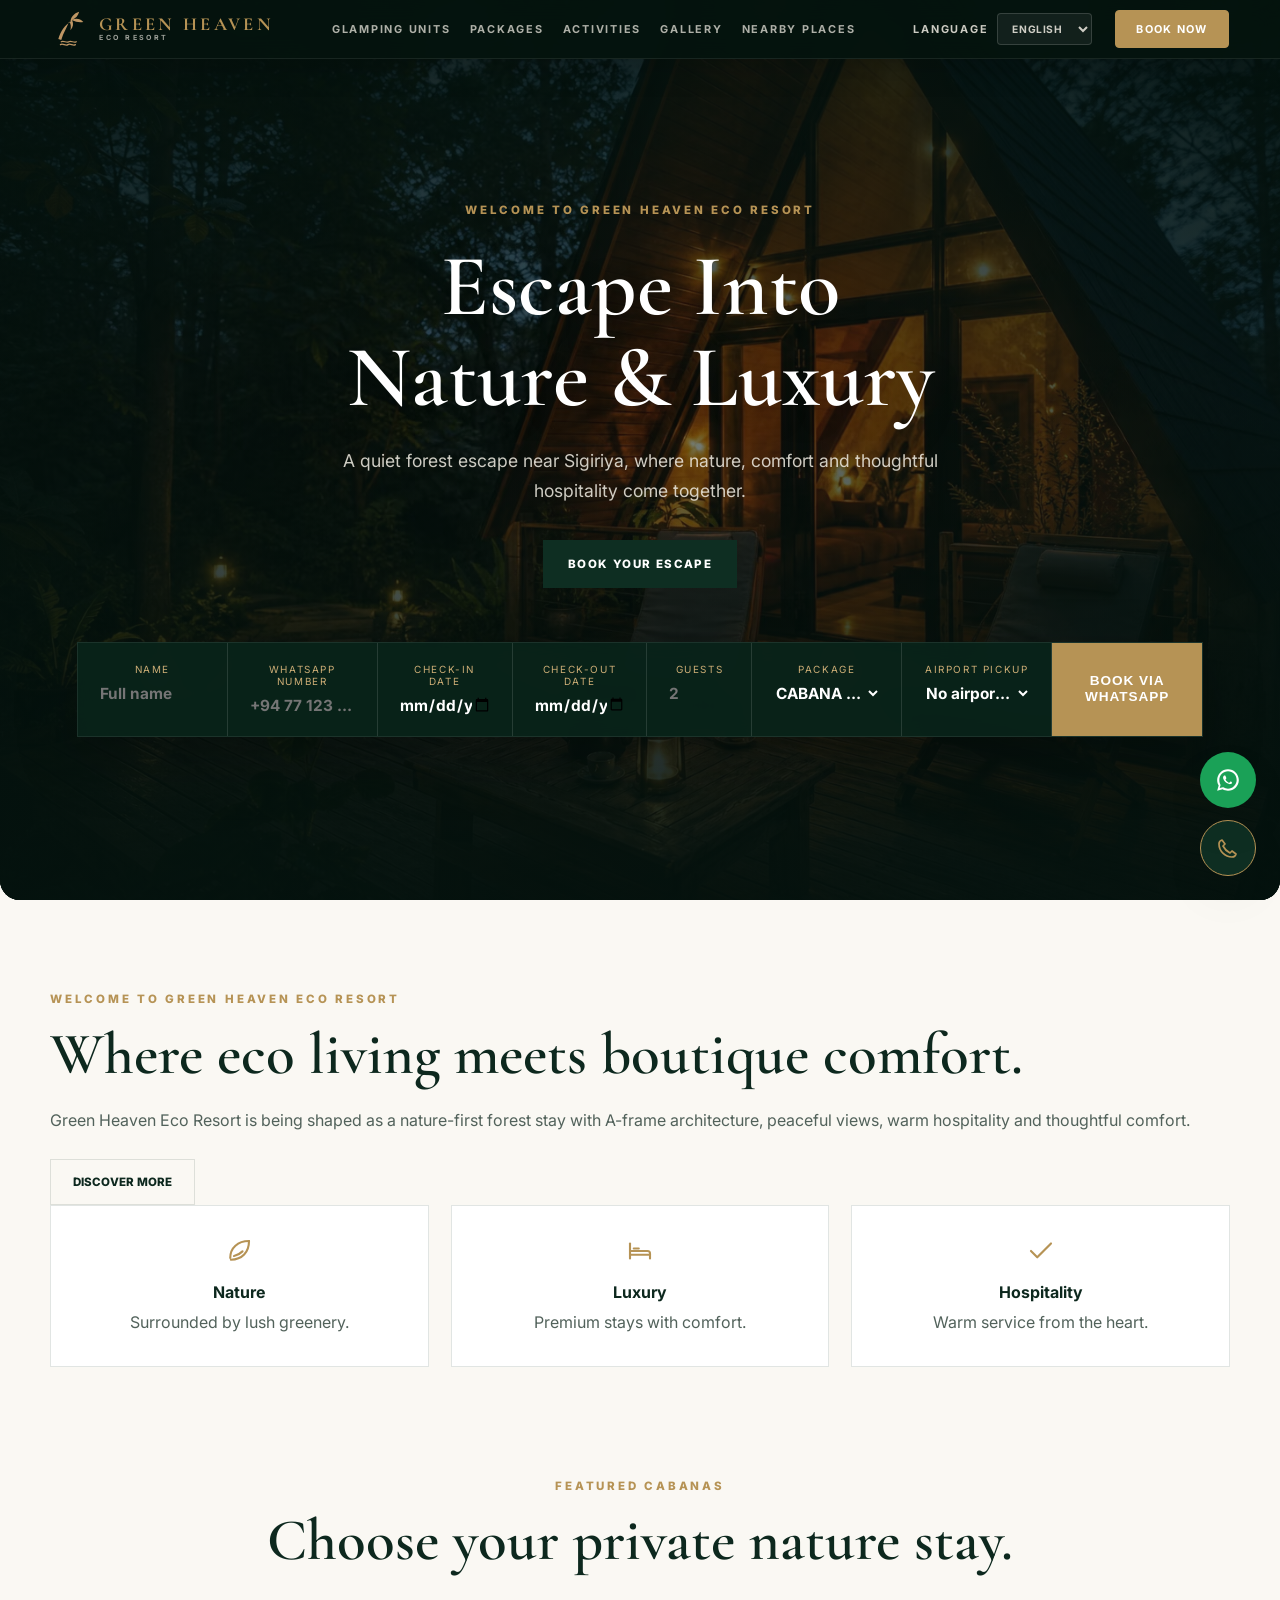
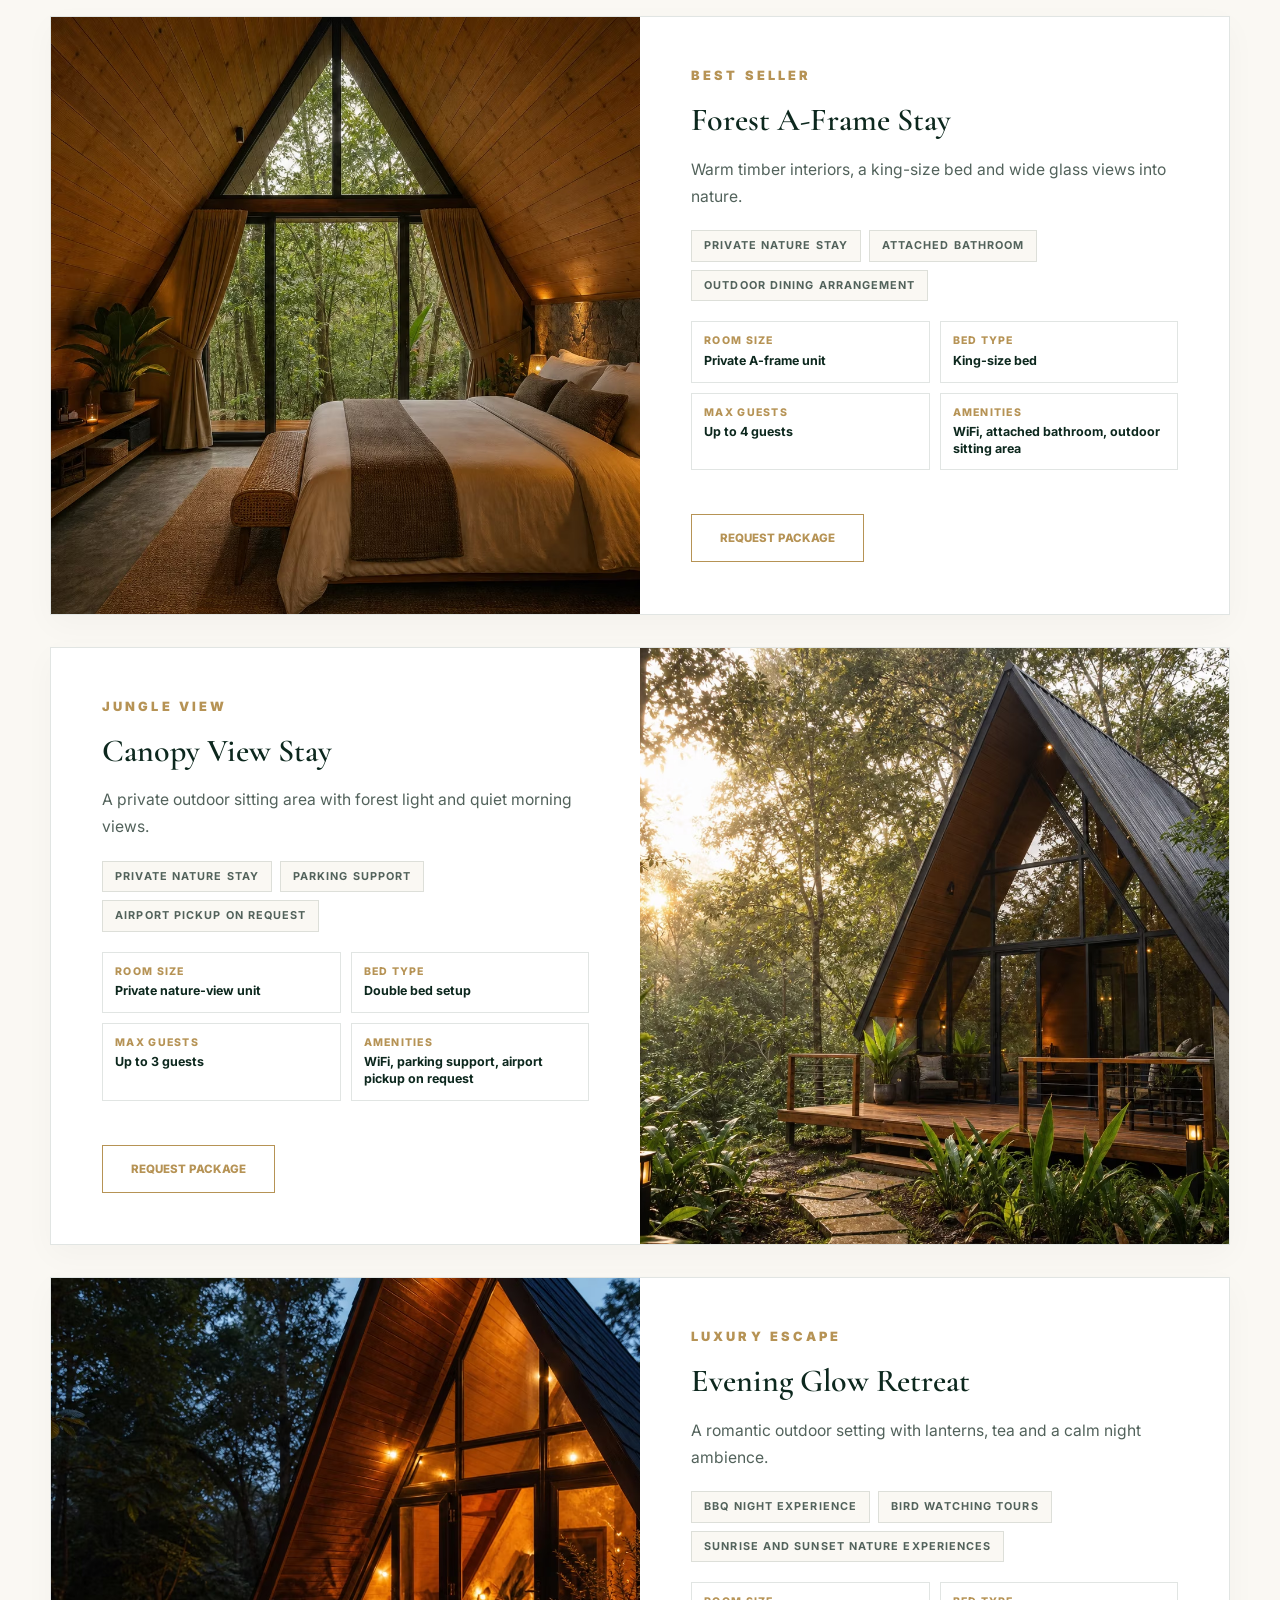
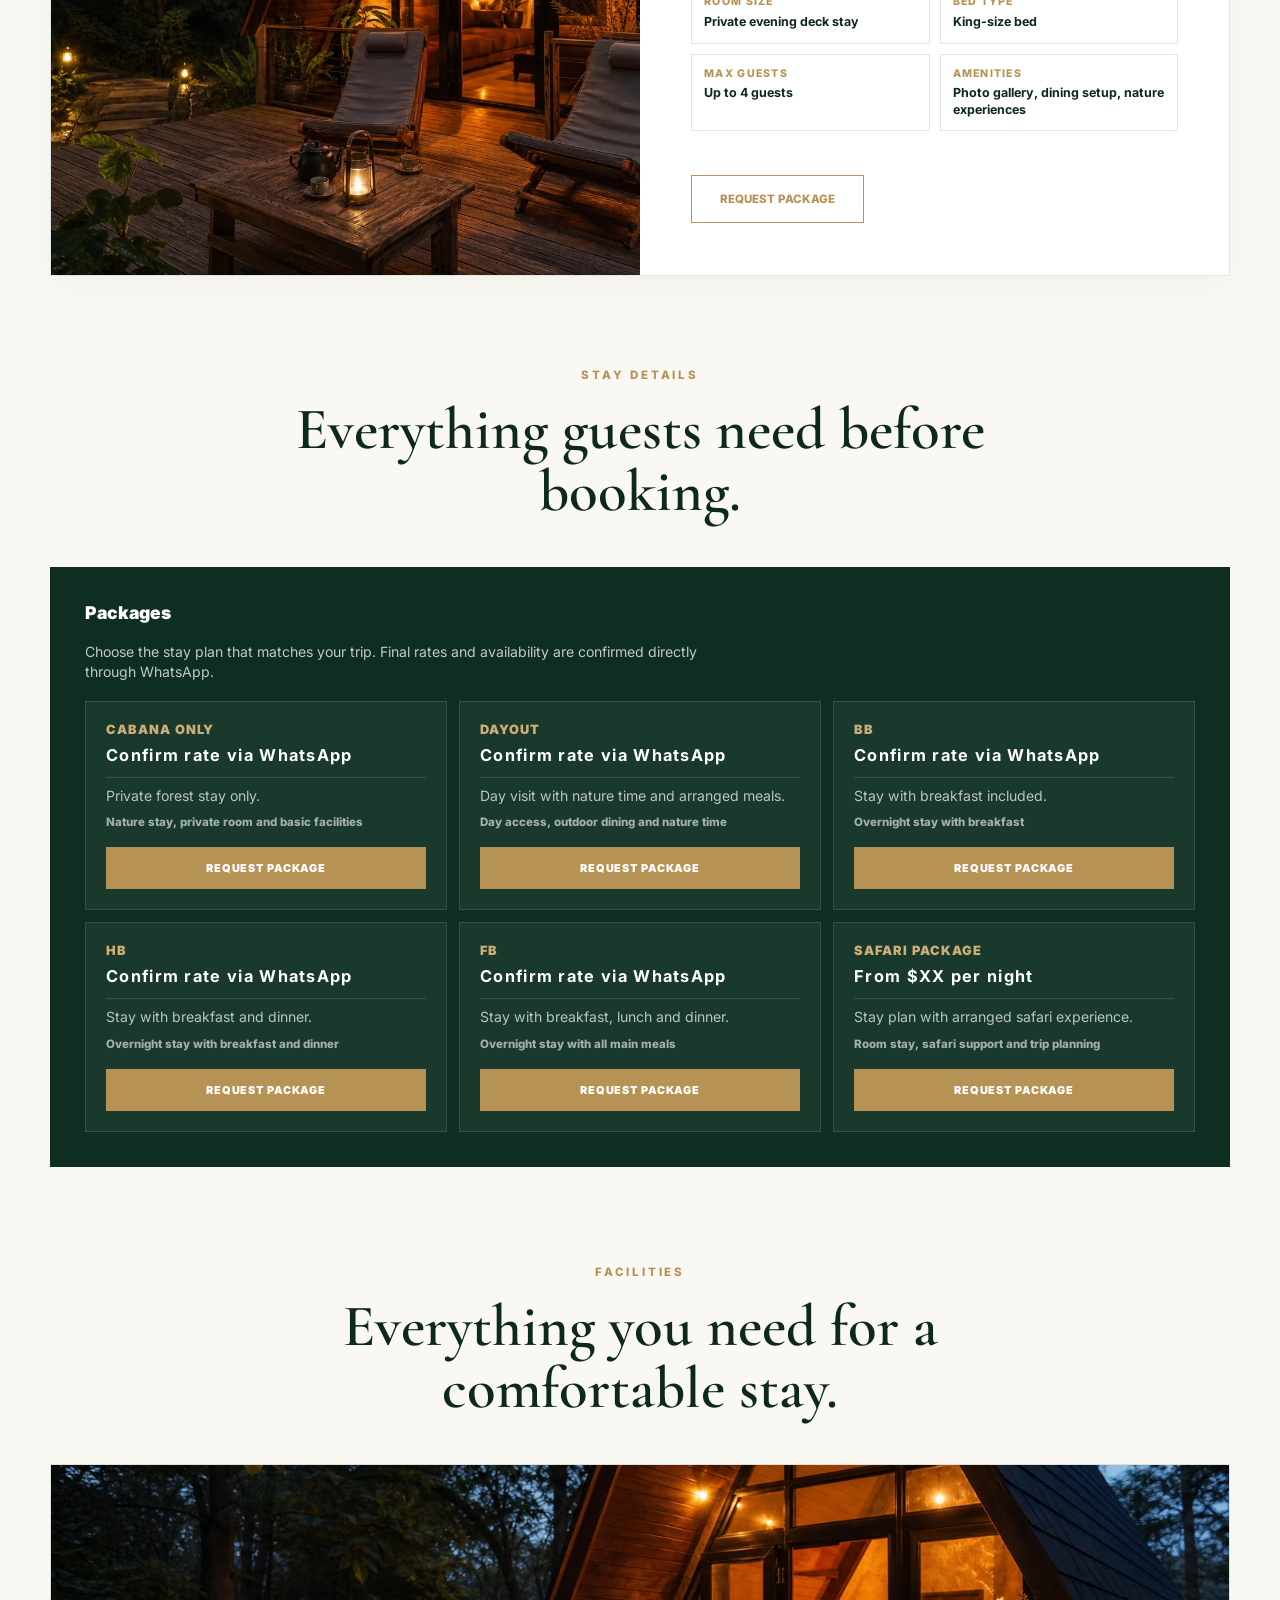
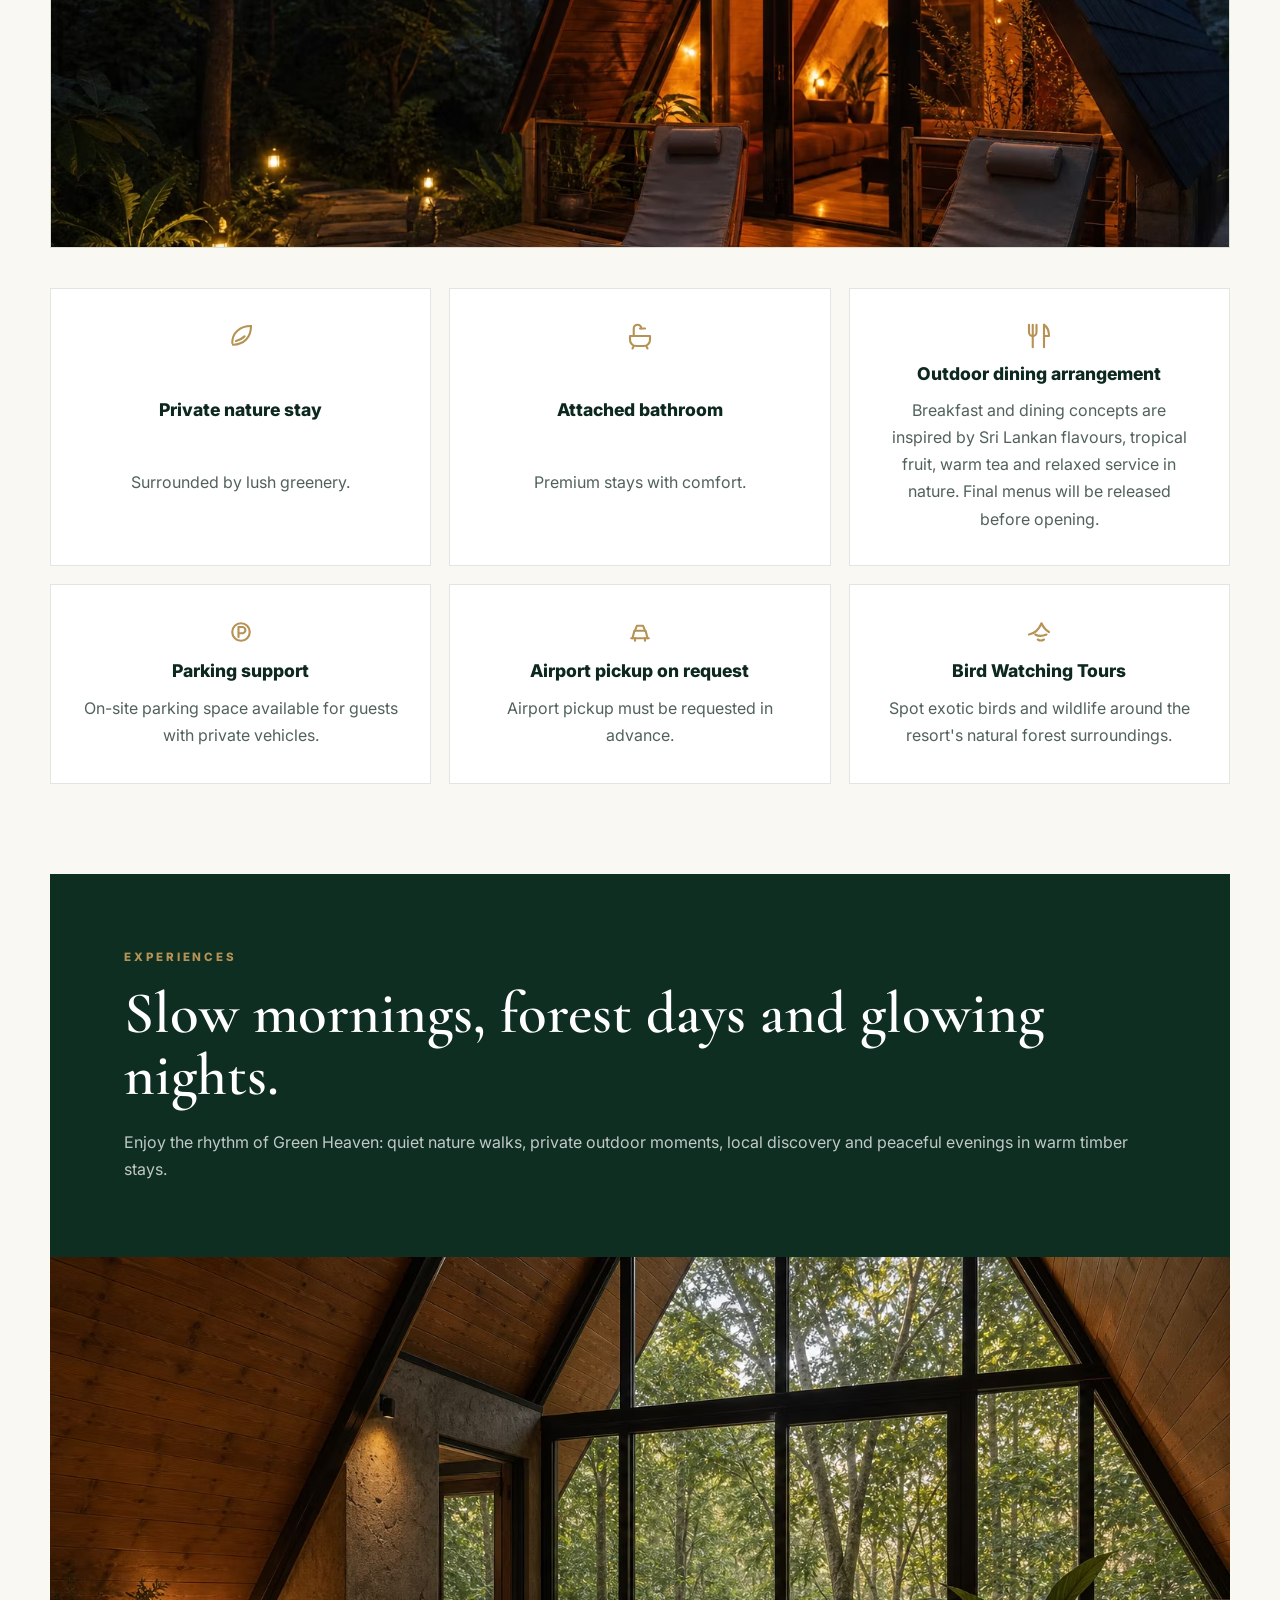
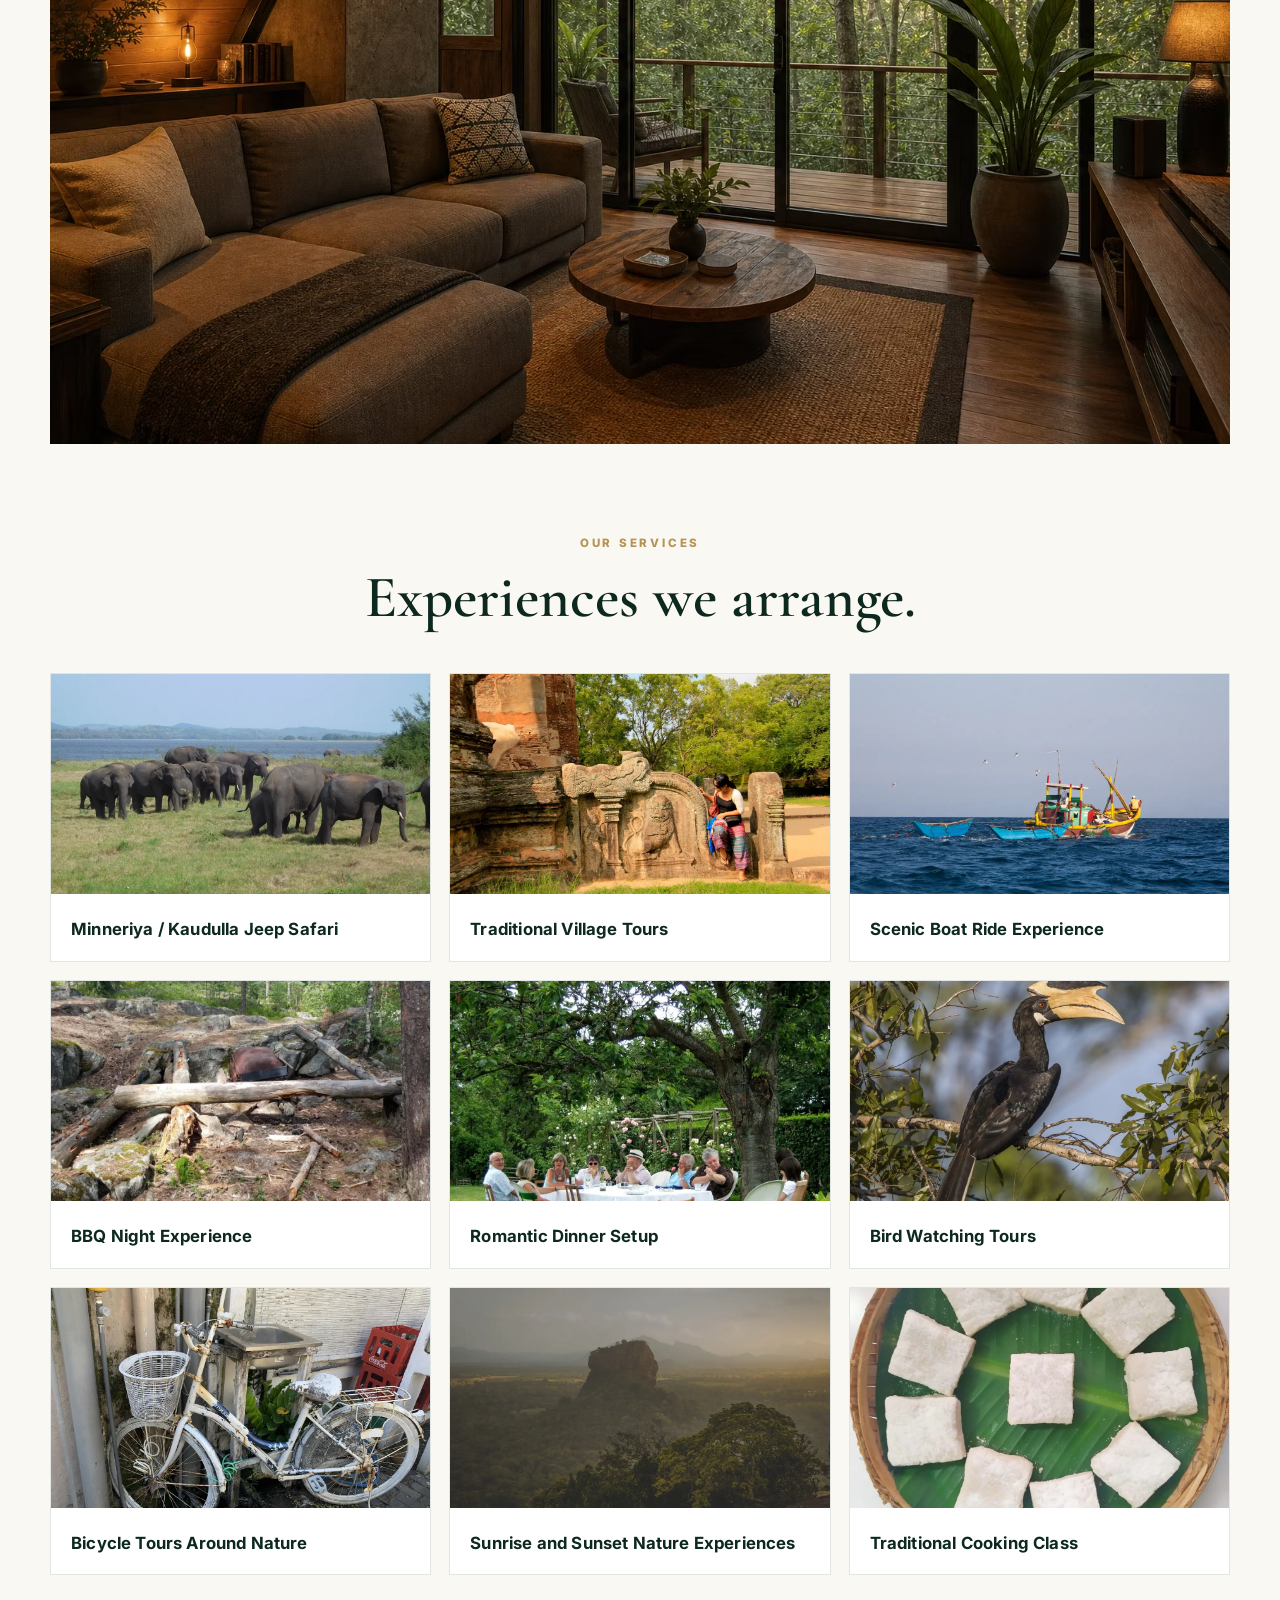
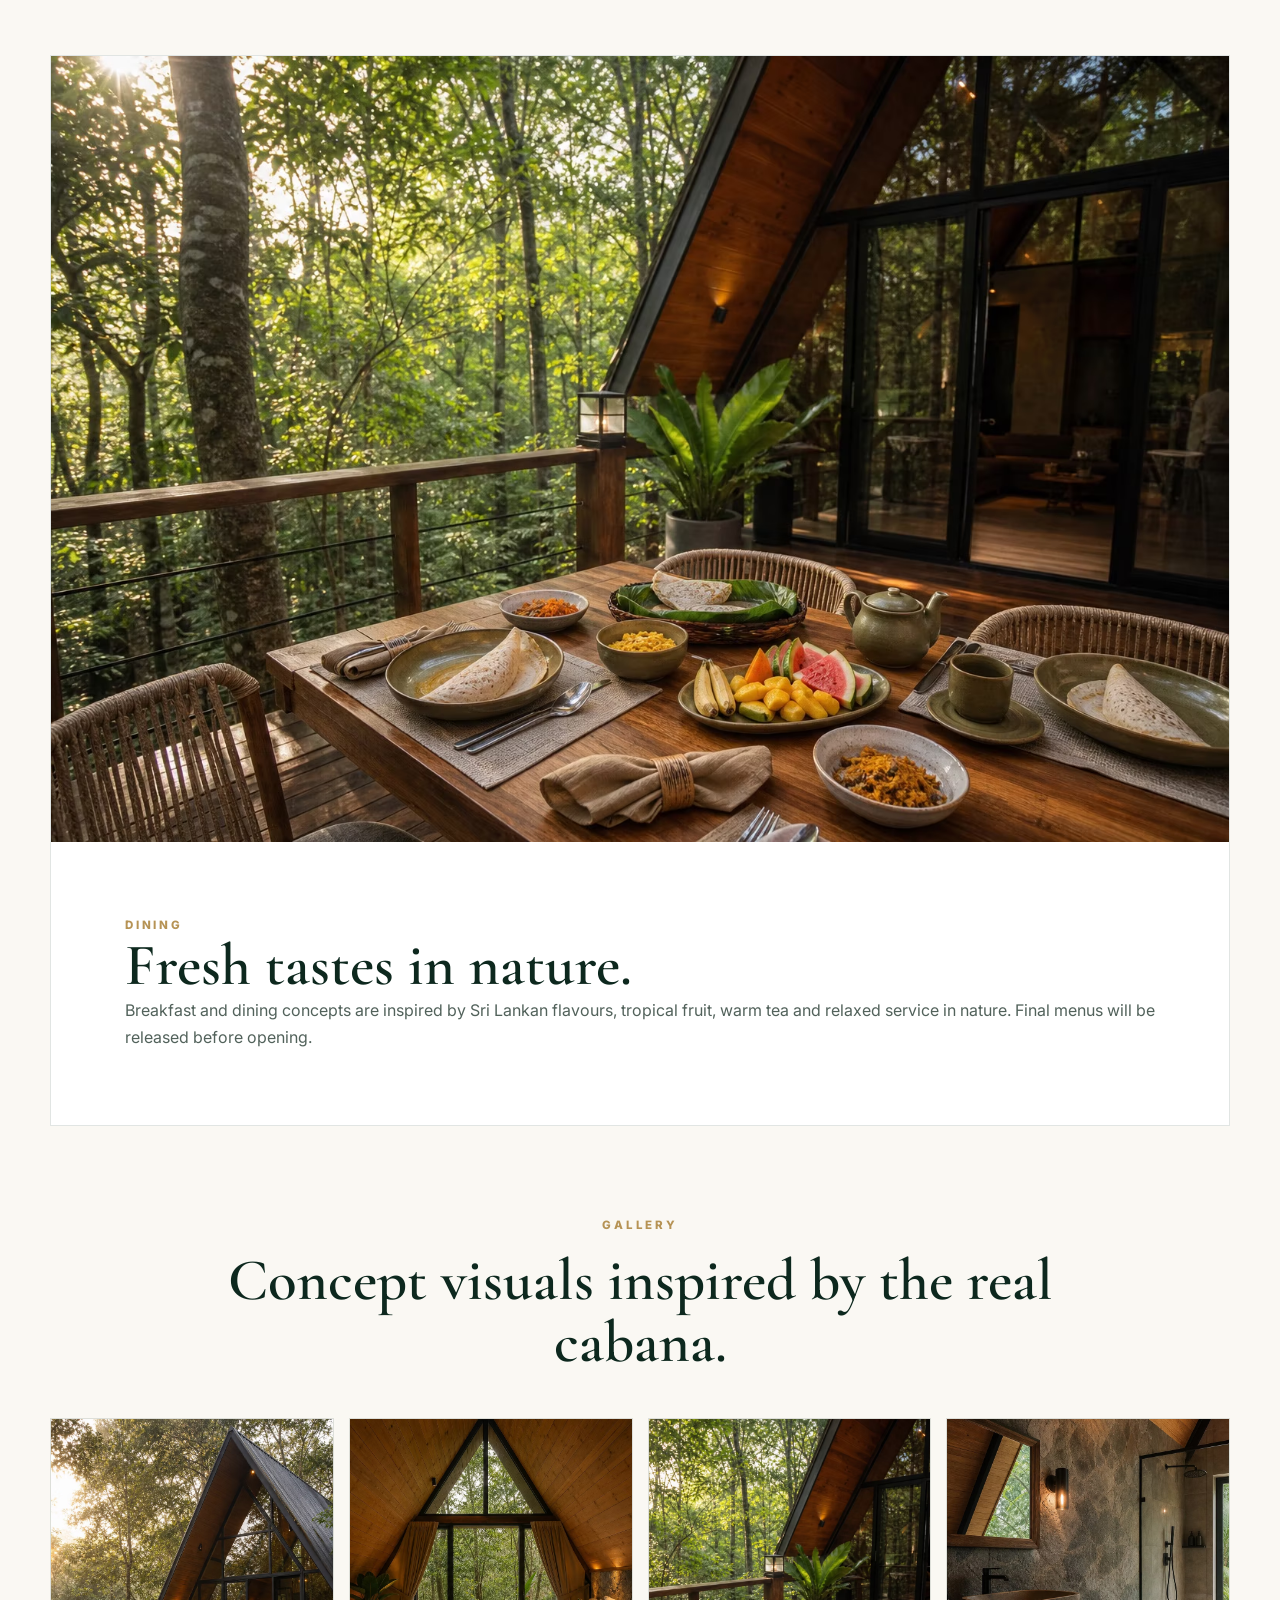
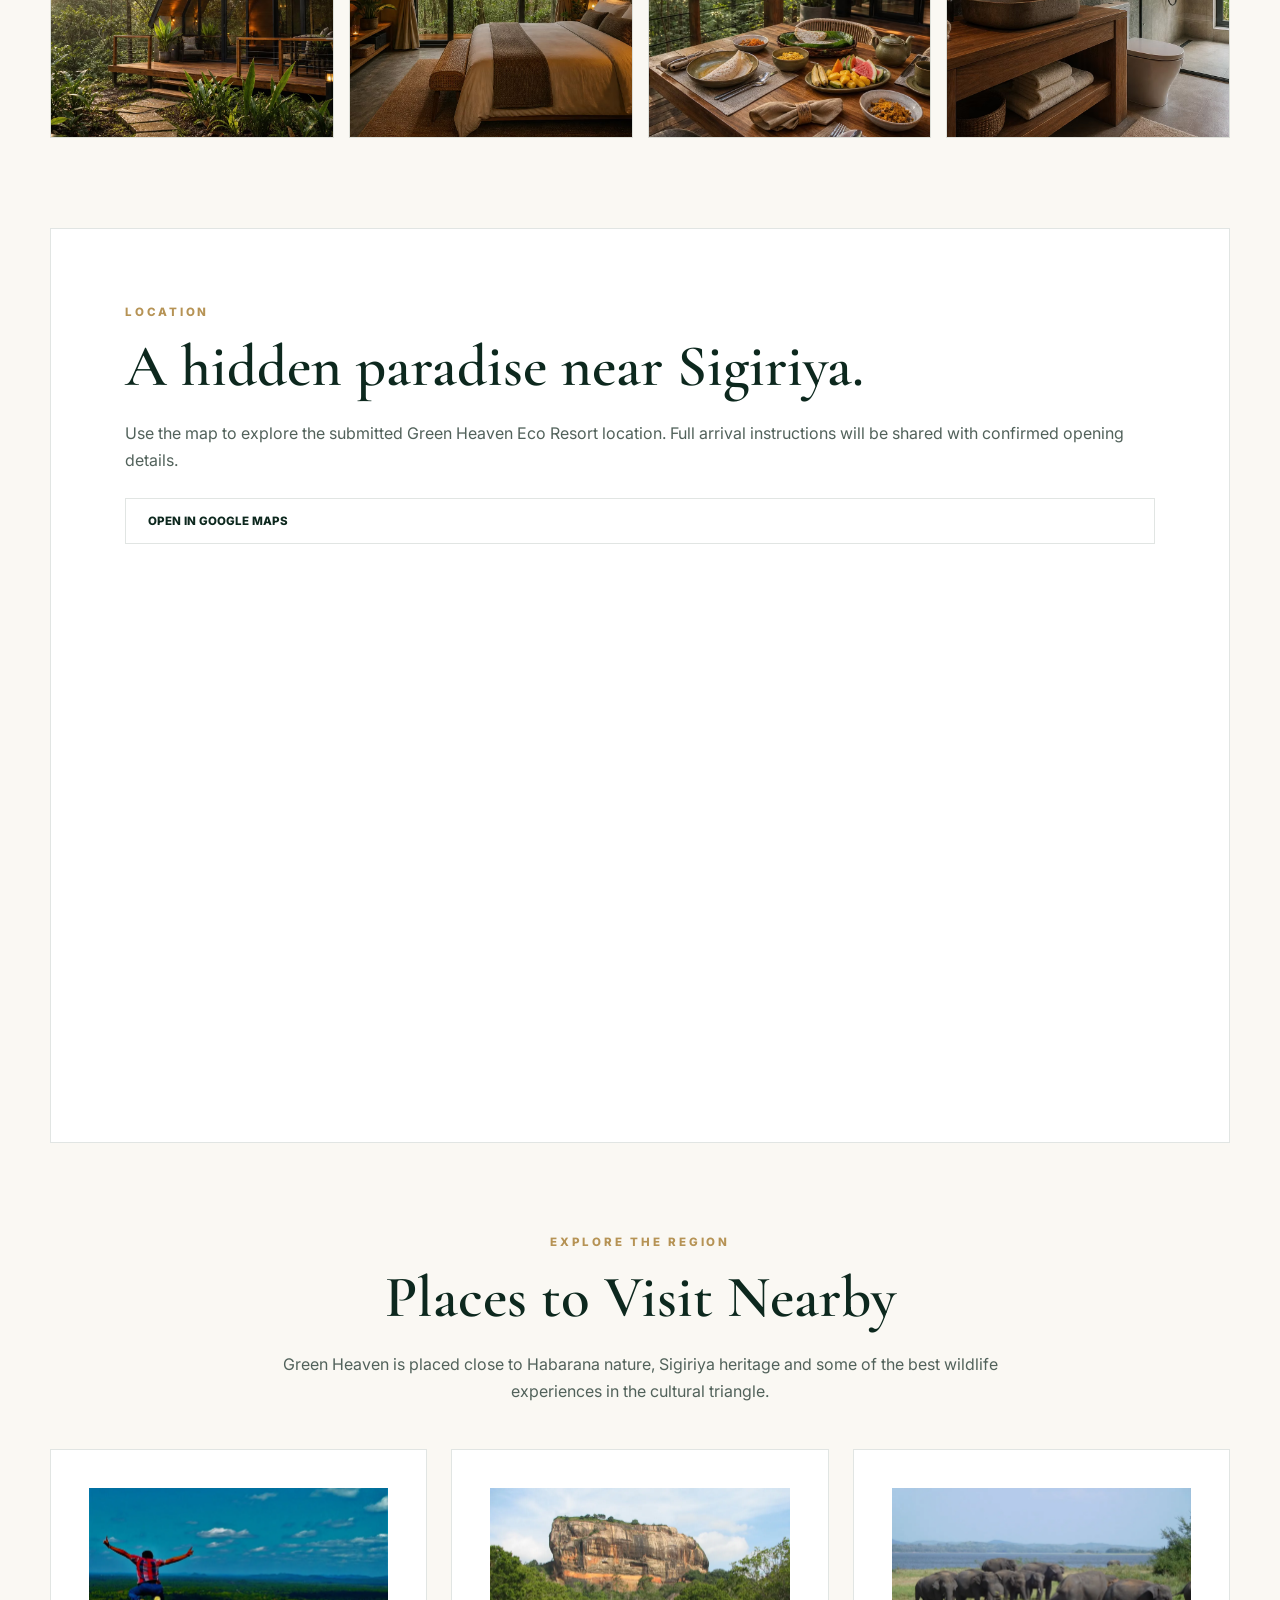
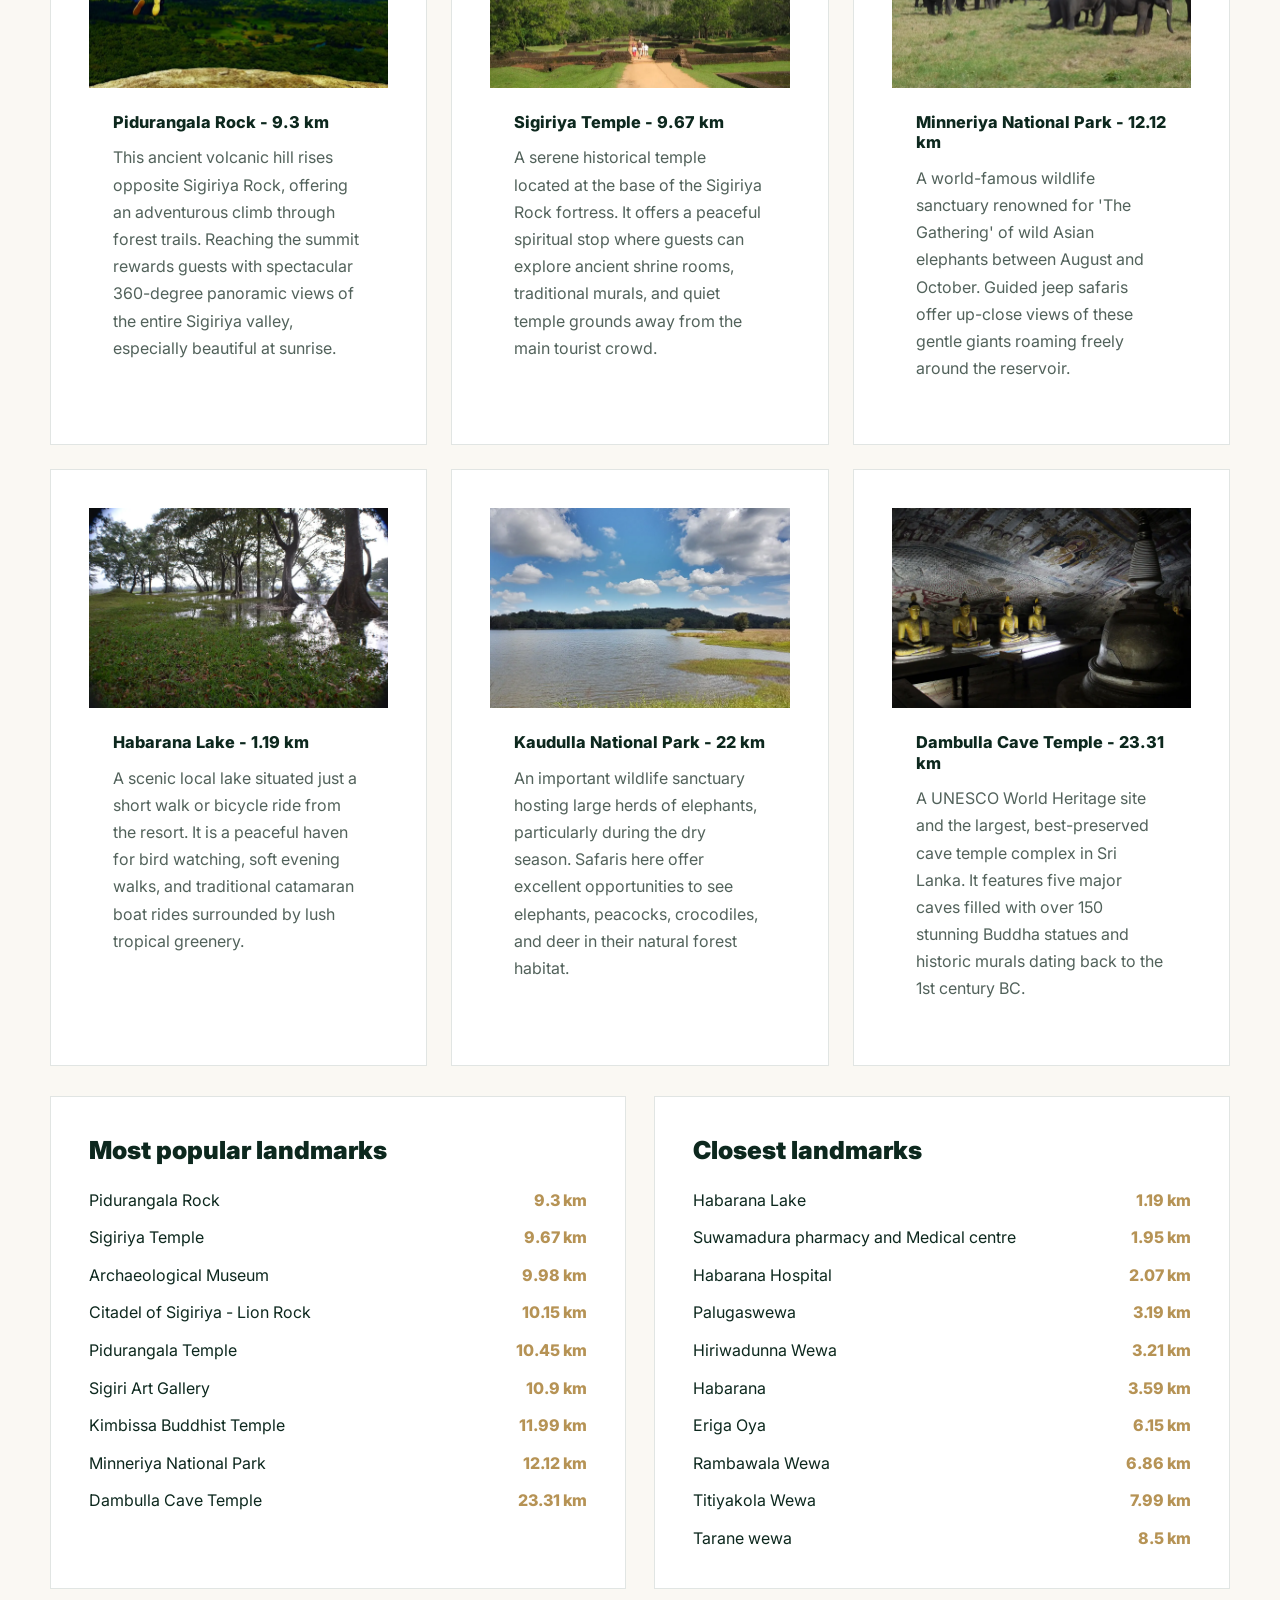
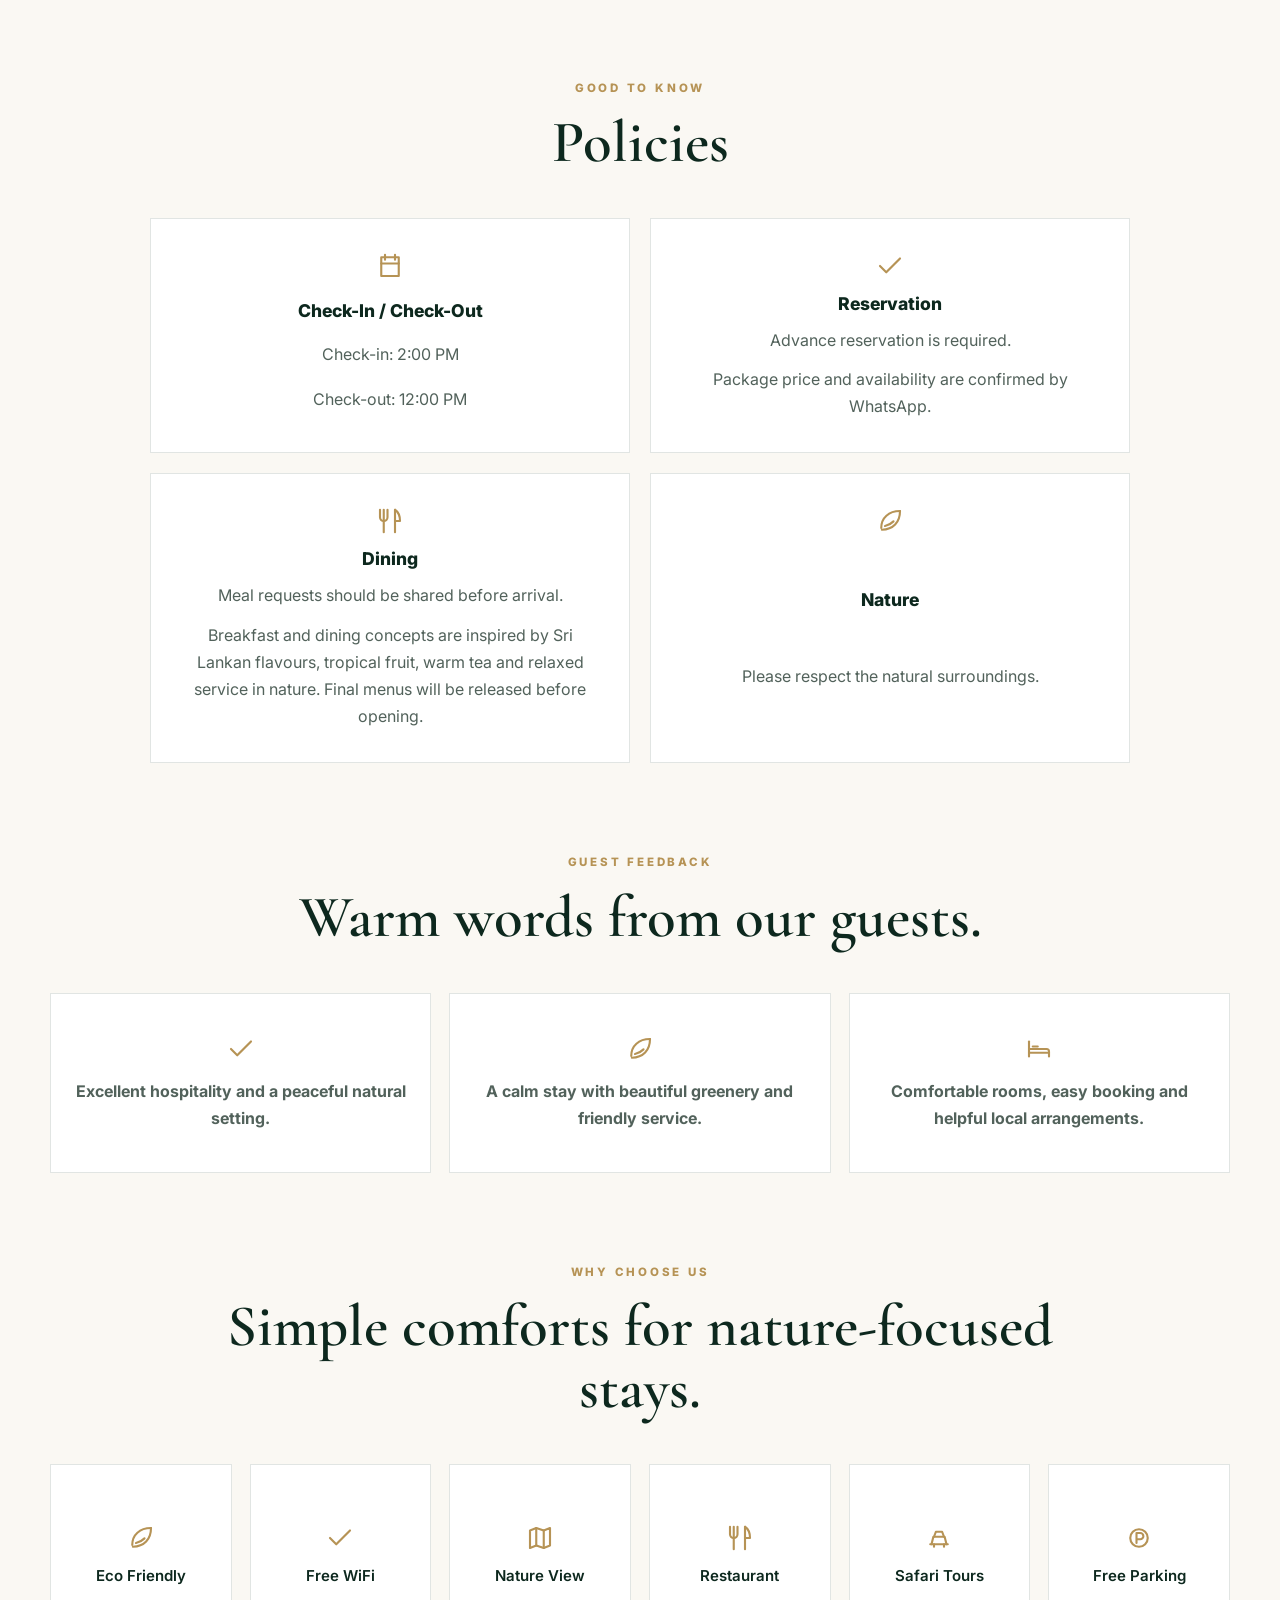
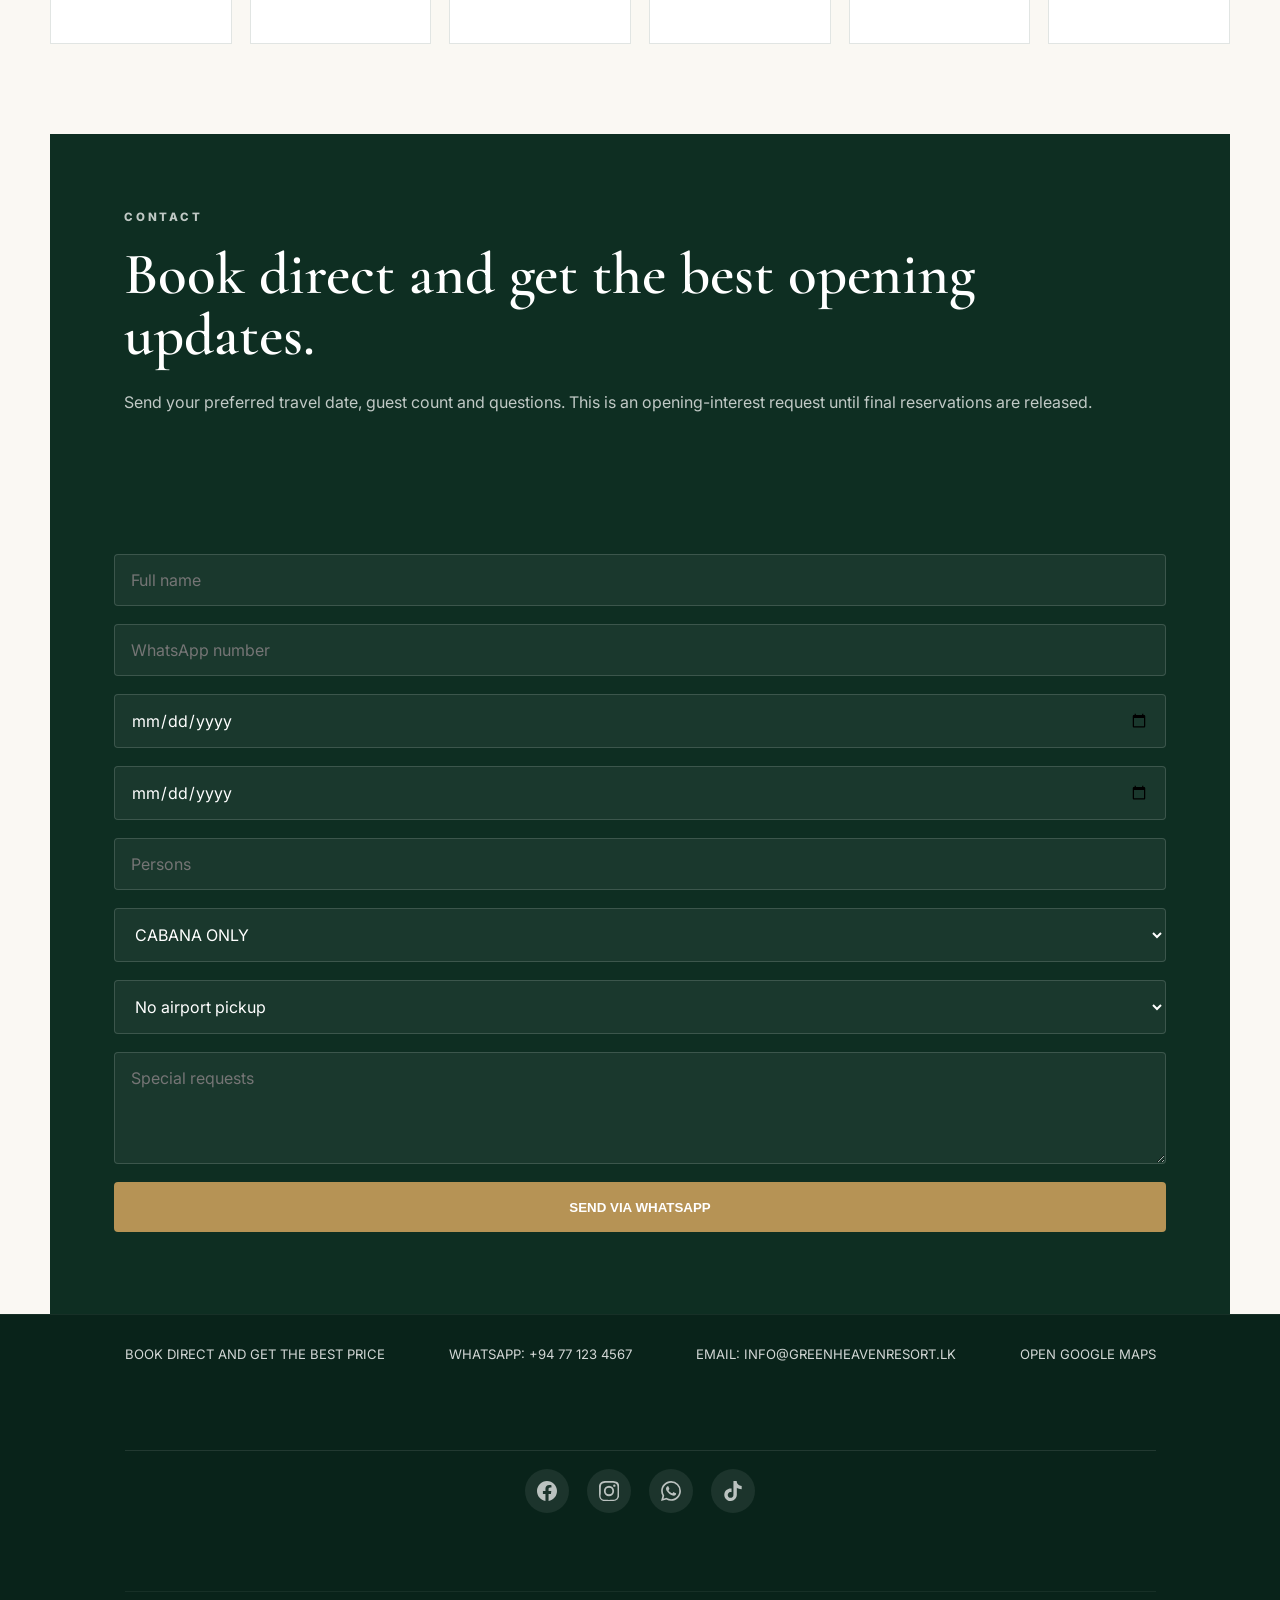
==== index.html @ 9d2b732a "Add files via upload" ====
<!DOCTYPE html>
<html lang="en">
  <head>
    <meta charset="UTF-8" />
    <meta name="viewport" content="width=device-width, initial-scale=1.0" />
    <title>Green Heaven Eco Resort | Nature Luxury Near Sigiriya</title>
    <meta
      name="description"
      content="Green Heaven Eco Resort is a luxury nature cabana concept near Sigiriya with forest A-frame stays, warm hospitality, dining experiences, gallery, location and opening enquiries."
    />
    <meta name="theme-color" content="#08281f" />
    <link rel="icon" href="pica/web/brand/green-heaven-mark.svg" type="image/svg+xml" />
    <link rel="preconnect" href="https://fonts.googleapis.com" />
    <link rel="preconnect" href="https://fonts.gstatic.com" crossorigin />
    <link
      href="https://fonts.googleapis.com/css2?family=Cormorant+Garamond:ital,wght@0,400;0,500;0,600;0,700;1,400;1,600&amp;family=Inter:wght@400;500;600;700;800&amp;family=Noto+Sans+SC:wght@400;500;700;900&amp;family=Noto+Sans+Sinhala:wght@400;500;700;800&amp;family=Noto+Serif+SC:wght@600;700&amp;family=Noto+Serif+Sinhala:wght@600;700&amp;family=Playfair+Display:ital,wght@0,500;0,600;0,700;1,500;1,600&amp;display=swap"
      rel="stylesheet"
    />
    <link rel="stylesheet" href="styles.css" />
  </head>
  <body>
    <svg class="svg-sprite" aria-hidden="true" focusable="false">
      <symbol id="icon-leaf" viewBox="0 0 24 24"><path d="M20 4C11 4 5 9.5 5 17.5"/><path d="M20 4c0 9-5.5 15-14.5 15"/><path d="M8 16c2.5-.5 4.8-1.7 6.8-3.7"/></symbol>
      <symbol id="icon-bath" viewBox="0 0 24 24"><path d="M4 12h16v3a5 5 0 0 1-5 5H9a5 5 0 0 1-5-5v-3Z"/><path d="M7 12V6a3 3 0 0 1 6 0"/><path d="M12 6h4"/><path d="M7 20l-1 2"/><path d="M17 20l1 2"/></symbol>
      <symbol id="icon-dining" viewBox="0 0 24 24"><path d="M7 3v18"/><path d="M4 3v6a3 3 0 0 0 6 0V3"/><path d="M16 3v18"/><path d="M16 3c3 2 4 5 4 9h-4"/></symbol>
      <symbol id="icon-parking" viewBox="0 0 24 24"><path d="M5 12a7 7 0 1 0 14 0 7 7 0 0 0-14 0Z"/><path d="M10 16V8h3a2.5 2.5 0 0 1 0 5h-3"/></symbol>
      <symbol id="icon-car" viewBox="0 0 24 24"><path d="M5 17h14"/><path d="M6 17l1.5-6h9L18 17"/><path d="M8 17v2"/><path d="M16 17v2"/><path d="M8 11l1.5-4h5L16 11"/></symbol>
      <symbol id="icon-bird" viewBox="0 0 24 24"><path d="M4 14c5-1 8-4 10-9 1.5 3.5 3.5 5.5 6 7"/><path d="M9 14c2.5 1.5 5.5 1.5 9 0"/><path d="M11 18c1.5 1 3.5 1 5 0"/></symbol>
      <symbol id="icon-calendar" viewBox="0 0 24 24"><path d="M5 5h14v15H5z"/><path d="M8 3v4"/><path d="M16 3v4"/><path d="M5 10h14"/></symbol>
      <symbol id="icon-bed" viewBox="0 0 24 24"><path d="M4 12V6"/><path d="M20 18v-4a2 2 0 0 0-2-2H4v6"/><path d="M4 15h16"/><path d="M7 10h4"/></symbol>
      <symbol id="icon-users" viewBox="0 0 24 24"><path d="M9 11a3 3 0 1 0 0-6 3 3 0 0 0 0 6Z"/><path d="M2.5 20a6.5 6.5 0 0 1 13 0"/><path d="M16 11a2.5 2.5 0 0 0 0-5"/><path d="M17 15c2.5.5 4 2.2 4.5 5"/></symbol>
      <symbol id="icon-phone" viewBox="0 0 24 24"><path d="M6 4l3 4-2 2c1.5 3 4 5.5 7 7l2-2 4 3c-.5 2-2 3-4 3C9 21 3 15 3 8c0-2 1-3.5 3-4Z"/></symbol>
      <symbol id="icon-check" viewBox="0 0 24 24"><path d="M4 12l5 5L20 6"/></symbol>
      <symbol id="icon-map" viewBox="0 0 24 24"><path d="M4 6l5-2 6 2 5-2v14l-5 2-6-2-5 2V6Z"/><path d="M9 4v14"/><path d="M15 6v14"/></symbol>
    </svg>
    <header class="site-header">
      <a class="brand" href="#home" aria-label="Green Heaven home">
        <img src="pica/web/brand/green-heaven-mark.svg" alt="" />
        <span>Green Heaven<small>Eco Resort</small></span>
      </a>
      <button class="menu-button" type="button" aria-expanded="false" aria-controls="site-nav">
        <span></span>
        <b data-i18n="nav.menu">Menu</b>
      </button>
      <nav class="site-nav" id="site-nav" aria-label="Main navigation">
        <a href="#rooms" data-i18n="nav.rooms">Glamping Units</a>
        <a href="#packages" data-i18n="stay.packagesTitle">Packages</a>
        <a href="#activities" data-i18n="nav.experiences">Activities</a>
        <a href="#gallery" data-i18n="nav.gallery">Gallery</a>
        <a href="#nearby" data-i18n="stay.nearbyTitle">Nearby</a>
      </nav>
      <label class="language-control">
        <span data-i18n="language.label">Language</span>
        <select id="language-select" aria-label="Change language">
          <option value="en">English</option>
          <option value="si">Sinhala</option>
          <option value="fr">French</option>
          <option value="de">German</option>
          <option value="zh">Chinese</option>
        </select>
      </label>
      <a class="book-button" href="#booking" data-i18n="nav.book">Book Now</a>
    </header>

    <main id="home">
      <section class="hero">
        <img class="hero-bg" src="pica/web/concept/concept-evening-deck.avif" alt="Green Heaven Eco Resort A-frame forest stay glowing at night with an outdoor sitting area" fetchpriority="high" />
        <div class="hero-overlay"></div>
        <div class="hero-content">
          <p class="kicker" data-i18n="hero.kicker">Welcome to Green Heaven Eco Resort</p>
          <h1 data-i18n-html="hero.title">Escape Into<br />Nature &amp; Luxury</h1>
          <p data-i18n="hero.copy">A hidden paradise near Sigiriya, designed around forest cabanas, warm light and peaceful stays.</p>
          <div class="hero-actions">
            <a class="primary-btn" href="#booking" data-i18n="hero.cta">Book Your Escape</a>
          </div>
        </div>
        <form class="booking-bar" id="booking">
          <label>
            <span data-i18n="form.name">Name</span>
            <input type="text" name="name" placeholder="Full name" data-i18n-placeholder="placeholder.name" required />
          </label>
          <label>
            <span data-i18n="form.phone">WhatsApp number</span>
            <input type="tel" name="phone" placeholder="+94 77 123 4567" required />
          </label>
          <label>
            <span data-i18n="form.checkin">Check-in Date</span>
            <input type="date" name="checkin" required />
          </label>
          <label>
            <span data-i18n="form.checkout">Check-out Date</span>
            <input type="date" name="checkout" required />
          </label>
          <label>
            <span data-i18n="form.guests">Guests</span>
            <input type="number" name="persons" min="1" placeholder="2" data-i18n-placeholder="placeholder.persons" required />
          </label>
          <label>
            <span data-i18n="form.package">Package</span>
            <select name="package">
              <option value="CABANA ONLY" data-i18n="package.cabana">CABANA ONLY</option>
              <option value="DAYOUT" data-i18n="package.dayout">DAYOUT</option>
              <option value="BB" data-i18n="package.bb">BB</option>
              <option value="HB" data-i18n="package.hb">HB</option>
              <option value="FB" data-i18n="package.fb">FB</option>
              <option value="SAFARI PACKAGE" data-i18n="package.safari">SAFARI PACKAGE</option>
            </select>
          </label>
          <label>
            <span data-i18n="form.airport">Airport pickup</span>
            <select name="airport">
              <option data-i18n="option.no">No</option>
              <option data-i18n="option.yes">Yes</option>
              <option data-i18n="option.confirm">Need details</option>
            </select>
          </label>
          <button type="submit" data-i18n="form.bookWhatsapp">Book via WhatsApp</button>
        </form>
      </section>

      <section class="intro" id="about">
        <div>
          <p class="kicker dark" data-i18n="intro.kicker">Welcome to Green Heaven Eco Resort</p>
          <h2 data-i18n="intro.title">Where eco living meets boutique comfort.</h2>
          <p data-i18n="intro.copy">
            Green Heaven Eco Resort is being shaped as a nature-first cabana
            escape with A-frame architecture, forest views, warm hospitality and
            calm luxury. The finished visuals show the intended guest mood while
            final facilities and opening dates are confirmed.
          </p>
          <a class="outline-btn" href="#rooms" data-i18n="intro.cta">Discover More</a>
        </div>
        <div class="intro-icons">
          <article><svg class="line-icon"><use href="#icon-leaf"></use></svg><strong data-i18n="intro.nature">Nature</strong><p data-i18n="intro.natureCopy">Surrounded by lush greenery.</p></article>
          <article><svg class="line-icon"><use href="#icon-bed"></use></svg><strong data-i18n="intro.luxury">Luxury</strong><p data-i18n="intro.luxuryCopy">Premium stays with comfort.</p></article>
          <article><svg class="line-icon"><use href="#icon-check"></use></svg><strong data-i18n="intro.hospitality">Hospitality</strong><p data-i18n="intro.hospitalityCopy">Warm service from the heart.</p></article>
        </div>
      </section>

      <section class="rooms" id="rooms">
        <div class="section-title">
          <p class="kicker dark" data-i18n="rooms.kicker">Featured Cabanas</p>
          <h2 data-i18n="rooms.title">Choose your private nature stay.</h2>
        </div>
        <div class="room-grid">
          <article class="room-card">
            <img src="pica/web/concept/concept-cabin-bedroom.avif" alt="Luxury A-frame cabana bedroom concept" loading="lazy" />
            <div>
              <span data-i18n="rooms.card1.tag">Best Seller</span>
              <h3 data-i18n="rooms.card1.title">Forest A-Frame Stay</h3>
              <p data-i18n="rooms.card1.copy">Warm timber interiors, a king-size bed and wide glass views into nature.</p>
              <ul class="room-tags">
                <li data-i18n="stay.facilityStay">Private nature stay</li>
                <li data-i18n="stay.facilityBath">Attached bathroom</li>
                <li data-i18n="stay.facilityDining">Outdoor dining arrangement</li>
              </ul>
              <dl class="room-details">
                <div><dt data-i18n="room.size">Room size</dt><dd data-i18n="room.sizeForest">Private A-frame unit</dd></div>
                <div><dt data-i18n="room.bed">Bed type</dt><dd data-i18n="room.kingBed">King-size bed</dd></div>
                <div><dt data-i18n="room.maxGuests">Max guests</dt><dd data-i18n="room.maxGuests4">Up to 4 guests</dd></div>
                <div><dt data-i18n="room.amenities">Amenities</dt><dd data-i18n="room.amenitiesForest">WiFi, attached bathroom, outdoor sitting area</dd></div>
              </dl>
              <a class="outline-btn gold" href="#packages" data-i18n="stay.packageAction">Request Package</a>
            </div>
          </article>
          <article class="room-card">
            <img src="pica/web/concept/concept-cabin-daylight.avif" alt="Private A-frame cabana exterior concept" loading="lazy" />
            <div>
              <span data-i18n="rooms.card2.tag">Jungle View</span>
              <h3 data-i18n="rooms.card2.title">Canopy View Stay</h3>
              <p data-i18n="rooms.card2.copy">A private outdoor sitting area with forest light and quiet morning views.</p>
              <ul class="room-tags">
                <li data-i18n="stay.facilityStay">Private nature stay</li>
                <li data-i18n="stay.facilityParking">Parking support</li>
                <li data-i18n="stay.facilityPickup">Airport pickup on request</li>
              </ul>
              <dl class="room-details">
                <div><dt data-i18n="room.size">Room size</dt><dd data-i18n="room.sizeCanopy">Private nature-view unit</dd></div>
                <div><dt data-i18n="room.bed">Bed type</dt><dd data-i18n="room.doubleBed">Double bed setup</dd></div>
                <div><dt data-i18n="room.maxGuests">Max guests</dt><dd data-i18n="room.maxGuests3">Up to 3 guests</dd></div>
                <div><dt data-i18n="room.amenities">Amenities</dt><dd data-i18n="room.amenitiesCanopy">WiFi, parking support, airport pickup on request</dd></div>
              </dl>
              <a class="outline-btn gold" href="#packages" data-i18n="stay.packageAction">Request Package</a>
            </div>
          </article>
          <article class="room-card">
            <img src="pica/web/concept/concept-evening-deck.avif" alt="Evening forest stay concept with warm outdoor lighting" loading="lazy" />
            <div>
              <span data-i18n="rooms.card3.tag">Luxury Escape</span>
              <h3 data-i18n="rooms.card3.title">Evening Glow Retreat</h3>
              <p data-i18n="rooms.card3.copy">A romantic outdoor setting with lanterns, tea and a calm night ambience.</p>
              <ul class="room-tags">
                <li data-i18n="services.bbq">BBQ Night Experience</li>
                <li data-i18n="services.birds">Bird Watching Tours</li>
                <li data-i18n="services.sunrise">Sunrise and Sunset Nature Experiences</li>
              </ul>
              <dl class="room-details">
                <div><dt data-i18n="room.size">Room size</dt><dd data-i18n="room.sizeEvening">Private evening deck stay</dd></div>
                <div><dt data-i18n="room.bed">Bed type</dt><dd data-i18n="room.kingBed">King-size bed</dd></div>
                <div><dt data-i18n="room.maxGuests">Max guests</dt><dd data-i18n="room.maxGuests4">Up to 4 guests</dd></div>
                <div><dt data-i18n="room.amenities">Amenities</dt><dd data-i18n="room.amenitiesEvening">Photo gallery, dining setup, nature experiences</dd></div>
              </dl>
              <a class="outline-btn gold" href="#packages" data-i18n="stay.packageAction">Request Package</a>
            </div>
          </article>
        </div>
      </section>

      <section class="stay-details" id="packages">
        <div class="section-title">
          <p class="kicker dark" data-i18n="stay.kicker">Stay Details</p>
          <h2 data-i18n="stay.title">Everything guests need before booking.</h2>
        </div>
        <div class="detail-grid">
          <article class="detail-panel package-panel">
            <h3 data-i18n="stay.packagesTitle">Packages</h3>
            <p data-i18n="stay.packagesCopy">Choose the stay plan that matches your trip. Final rates and availability are confirmed directly through WhatsApp.</p>
            <div class="package-grid">
              <article>
                <b data-i18n="package.cabana">CABANA ONLY</b>
                <strong data-i18n="stay.packageRate">Confirm rate via WhatsApp</strong>
                <p data-i18n="stay.packageCabana">Private forest stay only.</p>
                <small data-i18n="stay.packageCabanaIncludes">Nature stay, private room and basic facilities</small>
                <a href="#booking" data-package="CABANA ONLY" data-i18n="stay.packageAction">Request Package</a>
              </article>
              <article>
                <b data-i18n="package.dayout">DAYOUT</b>
                <strong data-i18n="stay.packageRate">Confirm rate via WhatsApp</strong>
                <p data-i18n="stay.packageDayout">Day visit with nature time and arranged meals.</p>
                <small data-i18n="stay.packageDayoutIncludes">Day access, outdoor dining and nature time</small>
                <a href="#booking" data-package="DAYOUT" data-i18n="stay.packageAction">Request Package</a>
              </article>
              <article>
                <b data-i18n="package.bb">BB</b>
                <strong data-i18n="stay.packageRate">Confirm rate via WhatsApp</strong>
                <p data-i18n="stay.packageBb">Stay with breakfast included.</p>
                <small data-i18n="stay.packageBbIncludes">Overnight stay with breakfast</small>
                <a href="#booking" data-package="BB" data-i18n="stay.packageAction">Request Package</a>
              </article>
              <article>
                <b data-i18n="package.hb">HB</b>
                <strong data-i18n="stay.packageRate">Confirm rate via WhatsApp</strong>
                <p data-i18n="stay.packageHb">Stay with breakfast and dinner.</p>
                <small data-i18n="stay.packageHbIncludes">Overnight stay with breakfast and dinner</small>
                <a href="#booking" data-package="HB" data-i18n="stay.packageAction">Request Package</a>
              </article>
              <article>
                <b data-i18n="package.fb">FB</b>
                <strong data-i18n="stay.packageRate">Confirm rate via WhatsApp</strong>
                <p data-i18n="stay.packageFb">Stay with breakfast, lunch and dinner.</p>
                <small data-i18n="stay.packageFbIncludes">Overnight stay with all main meals</small>
                <a href="#booking" data-package="FB" data-i18n="stay.packageAction">Request Package</a>
              </article>
              <article>
                <b data-i18n="package.safari">SAFARI PACKAGE</b>
                <strong data-i18n="stay.packageFrom">From $XX per night</strong>
                <p data-i18n="stay.packageSafari">Stay plan with arranged safari experience.</p>
                <small data-i18n="stay.packageSafariIncludes">Room stay, safari support and trip planning</small>
                <a href="#booking" data-package="SAFARI PACKAGE" data-i18n="stay.packageAction">Request Package</a>
              </article>
            </div>
          </article>
        </div>
      </section>

      <section class="facilities-showcase" id="facilities">
        <div class="section-title">
          <p class="kicker dark" data-i18n="stay.facilitiesTitle">Facilities</p>
          <h2 data-i18n="facilities.title">Everything you need for a comfortable stay.</h2>
        </div>
        <img class="wide-photo" src="pica/web/concept/concept-evening-deck.avif" alt="Warm forest cabana lights at Green Heaven Eco Resort" loading="lazy" />
        <div class="facility-grid">
          <article><svg class="line-icon"><use href="#icon-leaf"></use></svg><h3 data-i18n="stay.facilityStay">Private nature stay</h3><p data-i18n="intro.natureCopy">Surrounded by lush greenery.</p></article>
          <article><svg class="line-icon"><use href="#icon-bath"></use></svg><h3 data-i18n="stay.facilityBath">Attached bathroom</h3><p data-i18n="intro.luxuryCopy">Premium stays with comfort.</p></article>
          <article><svg class="line-icon"><use href="#icon-dining"></use></svg><h3 data-i18n="stay.facilityDining">Outdoor dining arrangement</h3><p data-i18n="dining.copy">Breakfast and dining concepts are inspired by Sri Lankan flavours, tropical fruit, warm tea and relaxed service in nature.</p></article>
          <article><svg class="line-icon"><use href="#icon-parking"></use></svg><h3 data-i18n="stay.facilityParking">Parking support</h3><p data-i18n="facility.parkingCopy">On-site parking space available for guests with private vehicles.</p></article>
          <article><svg class="line-icon"><use href="#icon-car"></use></svg><h3 data-i18n="stay.facilityPickup">Airport pickup on request</h3><p data-i18n="stay.policyPickup">Airport pickup must be requested in advance.</p></article>
          <article><svg class="line-icon"><use href="#icon-bird"></use></svg><h3 data-i18n="services.birds">Bird Watching Tours</h3><p data-i18n="services.birdsCopy">Spot exotic birds and wildlife around the resort's natural forest surroundings.</p></article>
        </div>
      </section>

      <section class="experience-band" id="experiences">
        <article>
          <p class="kicker" data-i18n="experience.kicker">Experiences</p>
          <h2 data-i18n="experience.title">Slow mornings, forest days and glowing nights.</h2>
          <p data-i18n="experience.copy">Enjoy the rhythm of Green Heaven: quiet nature walks, private outdoor moments, local discovery and peaceful evenings in warm timber stays.</p>
        </article>
        <img src="pica/web/concept/concept-cabin-lounge.avif" alt="Forest-facing cabana lounge concept" loading="lazy" />
      </section>

      <section class="services" id="activities">
        <div class="section-title">
          <p class="kicker dark" data-i18n="services.kicker">Our Services</p>
          <h2 data-i18n="services.title">Experiences we arrange.</h2>
        </div>
        <div class="service-grid" aria-label="Experiences we arrange">
          <article class="service-card">
            <img src="pica/web/services/service-jeep-safari.webp" alt="Jeep safari at Minneriya National Park with elephants" loading="lazy" />
            <div class="service-card-body">
              <span class="service-num">01</span>
              <h3 data-i18n="services.safari">Minneriya / Kaudulla Jeep Safari</h3>
            </div>
          </article>
          <article class="service-card">
            <img src="pica/web/services/service-village-tour.webp" alt="Traditional village tour in Sri Lanka" loading="lazy" />
            <div class="service-card-body">
              <span class="service-num">02</span>
              <h3 data-i18n="services.village">Traditional Village Tours</h3>
            </div>
          </article>
          <article class="service-card">
            <img src="pica/web/services/service-boat-ride.webp" alt="Scenic boat ride on a calm lake in Sri Lanka" loading="lazy" />
            <div class="service-card-body">
              <span class="service-num">03</span>
              <h3 data-i18n="services.boat">Scenic Boat Ride Experience</h3>
            </div>
          </article>
          <article class="service-card">
            <img src="pica/web/services/service-bbq-night.webp" alt="Outdoor BBQ grill night experience in a forest setting" loading="lazy" />
            <div class="service-card-body">
              <span class="service-num">04</span>
              <h3 data-i18n="services.bbq">BBQ Night Experience</h3>
            </div>
          </article>
          <article class="service-card">
            <img src="pica/web/services/service-romantic-dinner.webp" alt="Romantic outdoor dinner setup with candles" loading="lazy" />
            <div class="service-card-body">
              <span class="service-num">05</span>
              <h3 data-i18n="services.romantic">Romantic Dinner Setup</h3>
            </div>
          </article>
          <article class="service-card">
            <img src="pica/web/services/service-bird-watching.webp" alt="Bird watching tour - Malabar pied hornbill in Sri Lanka" loading="lazy" />
            <div class="service-card-body">
              <span class="service-num">06</span>
              <h3 data-i18n="services.birds">Bird Watching Tours</h3>
            </div>
          </article>
          <article class="service-card">
            <img src="pica/web/services/service-bicycle-tour.webp" alt="Bicycle tour through nature in Sri Lanka" loading="lazy" />
            <div class="service-card-body">
              <span class="service-num">07</span>
              <h3 data-i18n="services.bicycle">Bicycle Tours Around Nature</h3>
            </div>
          </article>
          <article class="service-card">
            <img src="pica/web/services/service-sunrise-sunset.webp" alt="Sunrise at Sigiriya Rock Sri Lanka golden light" loading="lazy" />
            <div class="service-card-body">
              <span class="service-num">08</span>
              <h3 data-i18n="services.sunrise">Sunrise &amp; Sunset Nature Experiences</h3>
            </div>
          </article>
          <article class="service-card">
            <img src="pica/web/services/service-cooking-class.webp" alt="Traditional Sri Lankan cooking class with local food" loading="lazy" />
            <div class="service-card-body">
              <span class="service-num">09</span>
              <h3 data-i18n="services.cooking">Traditional Cooking Class</h3>
            </div>
          </article>
        </div>
      </section>

      <section class="dining" id="dining">
        <img src="pica/web/concept/concept-deck-breakfast.avif" alt="Breakfast served in a private forest outdoor dining area" loading="lazy" />
        <div>
          <p class="kicker dark" data-i18n="dining.kicker">Dining</p>
          <h2 data-i18n="dining.title">Fresh tastes in nature.</h2>
          <p data-i18n="dining.copy">Breakfast and dining concepts are inspired by Sri Lankan flavours, tropical fruit, warm tea and relaxed service in nature. Final menus will be released before opening.</p>
        </div>
      </section>

      <section class="gallery" id="gallery">
        <div class="section-title">
          <p class="kicker dark" data-i18n="gallery.kicker">Gallery</p>
          <h2 data-i18n="gallery.title">Concept visuals inspired by the real cabana.</h2>
        </div>
        <div class="gallery-grid">
          <img src="pica/web/concept/concept-cabin-daylight.avif" alt="Daylight cabana concept" loading="lazy" />
          <img src="pica/web/concept/concept-cabin-bedroom.avif" alt="Bedroom concept" loading="lazy" />
          <img src="pica/web/concept/concept-deck-breakfast.avif" alt="Outdoor forest dining concept" loading="lazy" />
          <img src="pica/web/concept/concept-cabin-bathroom.avif" alt="Cabana bathroom concept" loading="lazy" />
        </div>
      </section>

      <section class="location" id="location">
        <div>
          <p class="kicker dark" data-i18n="location.kicker">Location</p>
          <h2 data-i18n="location.title">A hidden paradise near Sigiriya.</h2>
          <p data-i18n="location.copy">Use the map to explore the submitted Green Heaven Eco Resort location. Full arrival instructions will be shared with confirmed opening details.</p>
          <a class="outline-btn" href="https://www.google.com/maps/search/?api=1&amp;query=8.0455963,80.7393357" target="_blank" rel="noopener noreferrer" data-i18n="location.map">Open in Google Maps</a>
        </div>
        <iframe
          title="Map showing Green Heaven Eco Resort location"
          src="https://www.google.com/maps?q=8.0455963,80.7393357&amp;hl=en&amp;z=16&amp;output=embed"
          loading="lazy"
          allowfullscreen=""
          referrerpolicy="no-referrer-when-downgrade"
        ></iframe>
      </section>

      <section class="nearby" id="nearby">
        <div class="section-title">
          <p class="kicker dark" data-i18n="nearby.kicker">Explore the Region</p>
          <h2 data-i18n="nearby.title">Places to Visit Nearby</h2>
          <p data-i18n="nearby.intro">Green Heaven is placed close to Habarana nature, Sigiriya heritage and some of the best wildlife experiences in the cultural triangle.</p>
        </div>
        <div class="nearby-card-grid">
          <article>
            <img src="pica/web/nearby/nearby-pidurangala-rock.webp" alt="Pidurangala Rock viewpoint overlooking the Sigiriya landscape, Sri Lanka" />
            <div><h3 data-i18n="nearby.card1.title">Pidurangala Rock - 9.3 km</h3><p data-i18n="nearby.card1.copy">A famous rock viewpoint with sunrise scenery and wide views across the Sigiriya landscape.</p></div>
          </article>
          <article>
            <img src="pica/web/nearby/nearby-sigiriya-temple.webp" alt="Sigiriya Lion Rock fortress rising above the jungle, Sri Lanka" />
            <div><h3 data-i18n="nearby.card2.title">Sigiriya Temple - 9.67 km</h3><p data-i18n="nearby.card2.copy">A cultural stop close to the resort area, ideal for guests exploring Sigiriya and its surroundings.</p></div>
          </article>
          <article>
            <img src="pica/web/nearby/nearby-minneriya-park.webp" alt="Elephant herd gathering at Minneriya National Park, Sri Lanka" />
            <div><h3 data-i18n="nearby.card3.title">Minneriya National Park - 12.12 km</h3><p data-i18n="nearby.card3.copy">A popular wildlife destination known for jeep safaris, elephants and dry-zone nature experiences.</p></div>
          </article>
          <article>
            <img src="pica/web/nearby/nearby-habarana-lake.webp" alt="Habarana Lake surrounded by greenery in Sri Lanka" />
            <div><h3 data-i18n="nearby.card4.title">Habarana Lake - 1.19 km</h3><p data-i18n="nearby.card4.copy">A peaceful local lake area for soft nature views, relaxed walks and quiet moments close to the resort.</p></div>
          </article>
          <article>
            <img src="pica/web/nearby/nearby-kaudulla-park.webp" alt="Kaudulla National Park landscape and wildlife in Sri Lanka" />
            <div><h3 data-i18n="nearby.card5.title">Kaudulla National Park - 22 km</h3><p data-i18n="nearby.card5.copy">A dry-zone wildlife reserve often paired with Minneriya for elephant watching and guided safari drives.</p></div>
          </article>
          <article>
            <img src="pica/web/nearby/nearby-dambulla-cave-temple.webp" alt="Dambulla Cave Temple interior with historic Buddhist art in Sri Lanka" />
            <div><h3 data-i18n="nearby.card6.title">Dambulla Cave Temple - 23.31 km</h3><p data-i18n="nearby.card6.copy">A UNESCO-recognised cave temple complex with ancient Buddhist art, statues and a strong cultural atmosphere.</p></div>
          </article>
        </div>
        <div class="nearby-grid">
          <article>
            <h3 data-i18n="nearby.popular">Most popular landmarks</h3>
            <dl>
              <div><dt>Pidurangala Rock</dt><dd>9.3 km</dd></div>
              <div><dt>Sigiriya Temple</dt><dd>9.67 km</dd></div>
              <div><dt>Archaeological Museum</dt><dd>9.98 km</dd></div>
              <div><dt>Citadel of Sigiriya - Lion Rock</dt><dd>10.15 km</dd></div>
              <div><dt>Pidurangala Temple</dt><dd>10.45 km</dd></div>
              <div><dt>Sigiri Art Gallery</dt><dd>10.9 km</dd></div>
              <div><dt>Kimbissa Buddhist Temple</dt><dd>11.99 km</dd></div>
              <div><dt>Minneriya National Park</dt><dd>12.12 km</dd></div>
              <div><dt>Dambulla Cave Temple</dt><dd>23.31 km</dd></div>
            </dl>
          </article>
          <article>
            <h3 data-i18n="nearby.closest">Closest landmarks</h3>
            <dl>
              <div><dt>Habarana Lake</dt><dd>1.19 km</dd></div>
              <div><dt>Suwamadura pharmacy and Medical centre</dt><dd>1.95 km</dd></div>
              <div><dt>Habarana Hospital</dt><dd>2.07 km</dd></div>
              <div><dt>Palugaswewa</dt><dd>3.19 km</dd></div>
              <div><dt>Hiriwadunna Wewa</dt><dd>3.21 km</dd></div>
              <div><dt>Habarana</dt><dd>3.59 km</dd></div>
              <div><dt>Eriga Oya</dt><dd>6.15 km</dd></div>
              <div><dt>Rambawala Wewa</dt><dd>6.86 km</dd></div>
              <div><dt>Titiyakola Wewa</dt><dd>7.99 km</dd></div>
              <div><dt>Tarane wewa</dt><dd>8.5 km</dd></div>
            </dl>
          </article>
        </div>
      </section>

      <section class="policy-section" id="policies">
        <div class="section-title">
          <p class="kicker dark" data-i18n="policy.goodToKnow">Good to know</p>
          <h2 data-i18n="stay.policiesTitle">Policies</h2>
        </div>
        <div class="policy-grid">
          <article><svg class="line-icon"><use href="#icon-calendar"></use></svg><h3 data-i18n="policy.checkin">Check-In / Check-Out</h3><p data-i18n="policy.checkinTime">Check-in: 2:00 PM</p><p data-i18n="policy.checkoutTime">Check-out: 12:00 PM</p></article>
          <article><svg class="line-icon"><use href="#icon-check"></use></svg><h3 data-i18n="policy.reservation">Reservation</h3><p data-i18n="stay.policyReserve">Advance reservation is required.</p><p data-i18n="stay.policyConfirm">Package price and availability are confirmed by WhatsApp.</p></article>
          <article><svg class="line-icon"><use href="#icon-dining"></use></svg><h3 data-i18n="dining.kicker">Dining</h3><p data-i18n="stay.policyFood">Meal requests should be shared before arrival.</p><p data-i18n="dining.copy">Breakfast and dining concepts are inspired by Sri Lankan flavours, tropical fruit, warm tea and relaxed service in nature.</p></article>
          <article><svg class="line-icon"><use href="#icon-leaf"></use></svg><h3 data-i18n="intro.nature">Nature</h3><p data-i18n="stay.policyNature">Please respect the natural surroundings.</p></article>
        </div>
      </section>

      <section class="feedback-section" id="feedback">
        <div class="section-title">
          <p class="kicker dark" data-i18n="feedback.kicker">Guest Feedback</p>
          <h2 data-i18n="feedback.title">Warm words from our guests.</h2>
        </div>
        <div class="feedback-grid">
          <article><svg class="line-icon"><use href="#icon-check"></use></svg><p data-i18n="feedback.card1">Excellent hospitality and a peaceful natural setting.</p></article>
          <article><svg class="line-icon"><use href="#icon-leaf"></use></svg><p data-i18n="feedback.card2">A calm stay with beautiful greenery and friendly service.</p></article>
          <article><svg class="line-icon"><use href="#icon-bed"></use></svg><p data-i18n="feedback.card3">Comfortable rooms, easy booking and helpful local arrangements.</p></article>
        </div>
      </section>

      <section class="why-section" id="why-us">
        <div class="section-title">
          <p class="kicker dark" data-i18n="why.kicker">Why Choose Us</p>
          <h2 data-i18n="why.title">Simple comforts for nature-focused stays.</h2>
        </div>
        <div class="why-grid">
          <article><svg class="line-icon"><use href="#icon-leaf"></use></svg><h3 data-i18n="why.eco">Eco Friendly</h3></article>
          <article><svg class="line-icon"><use href="#icon-check"></use></svg><h3 data-i18n="why.wifi">Free WiFi</h3></article>
          <article><svg class="line-icon"><use href="#icon-map"></use></svg><h3 data-i18n="why.view">Nature View</h3></article>
          <article><svg class="line-icon"><use href="#icon-dining"></use></svg><h3 data-i18n="why.restaurant">Restaurant</h3></article>
          <article><svg class="line-icon"><use href="#icon-car"></use></svg><h3 data-i18n="why.safari">Safari Tours</h3></article>
          <article><svg class="line-icon"><use href="#icon-parking"></use></svg><h3 data-i18n="why.parking">Free Parking</h3></article>
        </div>
      </section>

      <section class="contact" id="contact">
        <div>
          <p class="kicker" data-i18n="contact.kicker">Contact</p>
          <h2 data-i18n="contact.title">Book direct and get the best opening updates.</h2>
          <p data-i18n="contact.copy">Send your preferred travel date, guest count and questions. This is an opening-interest request until final reservations are released.</p>
        </div>
        <form class="contact-form">
          <input type="text" name="name" placeholder="Full name" data-i18n-placeholder="placeholder.name" required />
          <input type="tel" name="phone" placeholder="WhatsApp number" data-i18n-placeholder="placeholder.phone" required />
          <input type="date" name="checkin" aria-label="Check-in Date" required />
          <input type="date" name="checkout" aria-label="Check-out Date" required />
          <input type="number" name="persons" min="1" placeholder="Guests" data-i18n-placeholder="placeholder.personsText" required />
          <select name="package">
            <option value="CABANA ONLY" data-i18n="package.cabana">CABANA ONLY</option>
            <option value="DAYOUT" data-i18n="package.dayout">DAYOUT</option>
            <option value="BB" data-i18n="package.bb">BB</option>
            <option value="HB" data-i18n="package.hb">HB</option>
            <option value="FB" data-i18n="package.fb">FB</option>
            <option value="SAFARI PACKAGE" data-i18n="package.safari">SAFARI PACKAGE</option>
          </select>
          <select name="airport">
            <option data-i18n="option.no">No airport pickup</option>
            <option data-i18n="option.yes">Airport pickup needed</option>
            <option data-i18n="option.confirm">Need airport pickup details</option>
          </select>
          <textarea name="message" rows="4" placeholder="Special requests" data-i18n-placeholder="placeholder.message"></textarea>
          <button type="submit" data-i18n="form.sendWhatsapp">Send via WhatsApp</button>
          <p class="form-status" aria-live="polite"></p>
        </form>
      </section>
    </main>

    <div class="floating-actions" aria-label="Quick contact actions">
      <a class="whatsapp-float" href="https://wa.me/94771234567?text=Hello%20Green%20Heaven%20Eco%20Resort%2C%20I%20would%20like%20to%20make%20a%20booking%20enquiry." target="_blank" rel="noopener noreferrer" aria-label="Chat on WhatsApp">
        <svg xmlns="http://www.w3.org/2000/svg" viewBox="0 0 48 48" width="26" height="26" fill="white" aria-hidden="true">
          <path d="M24 4C13 4 4 13 4 24c0 3.7 1 7.2 2.8 10.2L4 44l10.1-2.7C17.1 43.1 20.5 44 24 44c11 0 20-9 20-20S35 4 24 4zm0 36c-3.1 0-6.1-.8-8.7-2.4l-.6-.4-6 1.6 1.6-5.8-.4-.6C8.8 30.2 8 27.1 8 24c0-8.8 7.2-16 16-16s16 7.2 16 16-7.2 16-16 16zm8.7-11.8c-.5-.2-2.8-1.4-3.2-1.5-.4-.2-.7-.2-1 .2-.3.4-1.2 1.5-1.5 1.9-.3.3-.5.4-1 .1-.5-.2-2-.7-3.8-2.3-1.4-1.2-2.3-2.8-2.6-3.2-.3-.5 0-.7.2-1 .2-.2.5-.5.7-.8.2-.3.2-.5.4-.8.1-.3 0-.6-.1-.8-.1-.2-1-2.5-1.4-3.4-.4-.9-.8-.8-1-.8h-.9c-.3 0-.7.1-1.1.5-.4.4-1.5 1.5-1.5 3.6s1.5 4.1 1.7 4.4c.2.3 3 4.5 7.2 6.3 1 .4 1.8.7 2.4.9.9.3 1.7.2 2.4.1.7-.1 2.2-.9 2.5-1.8.3-.9.3-1.7.2-1.8-.1-.2-.4-.3-.9-.5z"/>
        </svg>
      </a>
      <a class="call-float" href="tel:+94771234567" aria-label="Call Green Heaven Eco Resort"><svg class="line-icon"><use href="#icon-phone"></use></svg></a>
    </div>

    <footer class="site-footer">
      <p data-i18n="footer.bestPrice">Book direct and get the best price</p>
      <p><a href="https://wa.me/94771234567?text=Hello%20Green%20Heaven%20Eco%20Resort%2C%20I%20would%20like%20to%20make%20a%20booking%20enquiry." target="_blank" rel="noopener noreferrer">WhatsApp: +94 77 123 4567</a></p>
      <p>Email: info@greenheavenresort.lk</p>
      <p><a href="https://www.google.com/maps/search/?api=1&amp;query=8.0455963,80.7393357" target="_blank" rel="noopener noreferrer" data-i18n="footer.maps">Open Google Maps</a></p>

      <div class="footer-social">
        <a href="https://www.facebook.com/share/17ZCg69Xcs/?mibextid=wwXIfr" target="_blank" rel="noopener noreferrer" aria-label="Facebook" class="social-link social-facebook">
          <svg viewBox="0 0 24 24" width="24" height="24" fill="currentColor"><path d="M24 12.073C24 5.405 18.627 0 12 0S0 5.405 0 12.073C0 18.1 4.388 23.094 10.125 24v-8.437H7.078v-3.49h3.047v-2.66c0-3.025 1.792-4.697 4.533-4.697 1.312 0 2.686.236 2.686.236v2.971H15.83c-1.491 0-1.956.93-1.956 1.886v2.264h3.328l-.532 3.49h-2.796V24C19.612 23.094 24 18.1 24 12.073z"/></svg>
        </a>
        <a href="https://www.instagram.com/greenheaven_resort?igsh=MWRpbGR6c29vdm9sdg%3D%3D&utm_source=qr" target="_blank" rel="noopener noreferrer" aria-label="Instagram" class="social-link social-instagram">
          <svg viewBox="0 0 24 24" width="24" height="24" fill="currentColor"><path d="M12 2.163c3.204 0 3.584.012 4.85.07 1.17.054 1.97.24 2.43.403a4.08 4.08 0 011.523.993 4.08 4.08 0 01.993 1.523c.163.46.349 1.26.403 2.43.058 1.266.07 1.646.07 4.85s-.012 3.584-.07 4.85c-.054 1.17-.24 1.97-.403 2.43a4.36 4.36 0 01-2.516 2.516c-.46.163-1.26.349-2.43.403-1.266.058-1.646.07-4.85.07s-3.584-.012-4.85-.07c-1.17-.054-1.97-.24-2.43-.403a4.08 4.08 0 01-1.523-.993 4.08 4.08 0 01-.993-1.523c-.163-.46-.349-1.26-.403-2.43C2.175 15.584 2.163 15.204 2.163 12s.012-3.584.07-4.85c.054-1.17.24-1.97.403-2.43a4.08 4.08 0 01.993-1.523A4.08 4.08 0 015.152 2.636c.46-.163 1.26-.349 2.43-.403C8.416 2.175 8.796 2.163 12 2.163zM12 0C8.741 0 8.333.014 7.053.072 5.775.13 4.902.333 4.14.63a6.21 6.21 0 00-2.244 1.462A6.21 6.21 0 00.434 4.336C.137 5.098-.066 5.97.008 7.249.07 8.53.056 8.938.056 12.197c0 3.259.014 3.667.072 4.947.058 1.278.261 2.15.558 2.913a6.21 6.21 0 001.462 2.244 6.21 6.21 0 002.244 1.462c.762.297 1.634.5 2.913.558C8.53 23.93 8.938 23.944 12.197 23.944c3.259 0 3.667-.014 4.947-.072 1.278-.058 2.15-.261 2.913-.558a6.47 6.47 0 003.706-3.706c.297-.762.5-1.634.558-2.913.058-1.28.072-1.688.072-4.947 0-3.259-.014-3.667-.072-4.947-.058-1.278-.261-2.15-.558-2.913a6.21 6.21 0 00-1.462-2.244A6.21 6.21 0 0019.857.63C19.095.333 18.223.13 16.944.072 15.664.014 15.256 0 11.997 0h.006zM12 5.838a6.162 6.162 0 100 12.324 6.162 6.162 0 000-12.324zM12 16a4 4 0 110-8 4 4 0 010 8zm6.406-11.845a1.44 1.44 0 100 2.881 1.44 1.44 0 000-2.881z"/></svg>
        </a>
        <a href="https://wa.me/94771234567?text=Hello%20Green%20Heaven%20Eco%20Resort%2C%20I%20would%20like%20to%20make%20a%20booking%20enquiry." target="_blank" rel="noopener noreferrer" aria-label="WhatsApp" class="social-link social-whatsapp">
          <svg viewBox="0 0 24 24" width="24" height="24" fill="currentColor"><path d="M17.472 14.382c-.297-.149-1.758-.867-2.03-.967-.273-.099-.471-.148-.67.15-.197.297-.767.966-.94 1.164-.173.199-.347.223-.644.075-.297-.15-1.255-.463-2.39-1.475-.883-.788-1.48-1.761-1.653-2.059-.173-.297-.018-.458.13-.606.134-.133.298-.347.446-.52.149-.174.198-.298.298-.497.099-.198.05-.371-.025-.52-.075-.149-.669-1.612-.916-2.207-.242-.579-.487-.5-.669-.51-.173-.008-.371-.01-.57-.01-.198 0-.52.074-.792.372-.272.297-1.04 1.016-1.04 2.479 0 1.462 1.065 2.875 1.213 3.074.149.198 2.096 3.2 5.077 4.487.709.306 1.262.489 1.694.625.712.227 1.36.195 1.871.118.571-.085 1.758-.719 2.006-1.413.248-.694.248-1.289.173-1.413-.074-.124-.272-.198-.57-.347m-5.421 7.403h-.004a9.87 9.87 0 01-5.031-1.378l-.361-.214-3.741.982.998-3.648-.235-.374a9.86 9.86 0 01-1.51-5.26c.001-5.45 4.436-9.884 9.888-9.884 2.64 0 5.122 1.03 6.988 2.898a9.825 9.825 0 012.893 6.994c-.003 5.45-4.437 9.884-9.885 9.884m8.413-18.297A11.815 11.815 0 0012.05 0C5.495 0 .16 5.335.157 11.892c0 2.096.547 4.142 1.588 5.945L.057 24l6.305-1.654a11.882 11.882 0 005.683 1.448h.005c6.554 0 11.89-5.335 11.893-11.893a11.821 11.821 0 00-3.48-8.413z"/></svg>
        </a>
        <a href="https://www.tiktok.com/@greenheaven.lk?_r=1&_t=ZT-96f9ho9wm6P" target="_blank" rel="noopener noreferrer" aria-label="TikTok" class="social-link social-tiktok">
          <svg viewBox="0 0 24 24" width="24" height="24" fill="currentColor"><path d="M12.525.02c1.31-.02 2.61-.01 3.91-.02.08 1.53.63 3.09 1.75 4.17 1.12 1.11 2.7 1.62 4.24 1.79v4.03c-1.44-.05-2.89-.35-4.2-.97-.57-.26-1.1-.59-1.62-.93-.01 2.92.01 5.84-.02 8.75-.08 1.4-.54 2.79-1.35 3.94-1.31 1.92-3.58 3.17-5.91 3.21-1.43.08-2.86-.31-4.08-1.03-2.02-1.19-3.44-3.37-3.65-5.71-.02-.5-.03-1-.01-1.49.18-1.9 1.12-3.72 2.58-4.96 1.66-1.44 3.98-2.13 6.15-1.72.02 1.48-.04 2.96-.04 4.44-.99-.32-2.15-.23-3.02.37-.63.41-1.11 1.04-1.36 1.75-.21.51-.15 1.07-.14 1.61.24 1.64 1.82 3.02 3.5 2.87 1.12-.01 2.19-.66 2.77-1.61.19-.33.4-.67.41-1.06.1-1.79.06-3.57.07-5.36.01-4.03-.01-8.05.02-12.07z"/></svg>
        </a>
      </div>

      <p class="footer-credit">Design by <a href="https://welcomeweb.shop" target="_blank" rel="noopener noreferrer">welcomeweb.shop</a></p>
    </footer>

    <script src="script.js"></script>
  </body>
</html>
---- styles.css ----
:root {
  --forest: #08281f;
  --forest-2: #103a2e;
  --cream: #f7f1e7;
  --sand: #e9cfa3;
  --gold: #d6b57a;
  --ink: #14211b;
  --muted: #697069;
  --line: rgba(20, 33, 27, 0.14);
  --shadow: 0 24px 70px rgba(7, 25, 20, 0.22);
}

/* Dark resort redesign inspired by premium forest glamping layouts. */
:root {
  --forest: #07180b;
  --forest-2: #0c1f11;
  --card: #14201a;
  --card-soft: #17251d;
  --cream: #f0ece3;
  --sand: #c9a96e;
  --gold: #c9a96e;
  --ink: #f0ece3;
  --muted: #afa99d;
  --line: rgba(201, 169, 110, 0.22);
  --shadow: 0 28px 90px rgba(0, 0, 0, 0.34);
}

body {
  color: var(--ink);
  background:
    radial-gradient(circle at top left, rgba(39, 82, 39, 0.2), transparent 32rem),
    linear-gradient(180deg, #07180b 0%, #08190c 100%);
}

p { color: var(--muted); }
h2 { color: var(--cream); }
h3 { color: var(--cream); }
.kicker,
.kicker.dark {
  color: var(--gold);
  letter-spacing: 0.2em;
}

.site-header {
  grid-template-columns: auto 1fr auto auto;
  gap: clamp(16px, 2.2vw, 34px);
  padding: 16px clamp(18px, 6vw, 128px);
  background: rgba(5, 20, 8, 0.9);
  border-bottom: 1px solid rgba(201, 169, 110, 0.18);
  box-shadow: 0 16px 46px rgba(0, 0, 0, 0.18);
}

.brand {
  gap: 14px;
}

.brand img {
  width: 66px;
  height: 66px;
  padding: 8px;
  background: #0e2a15;
}

.brand span {
  color: var(--gold);
  font-size: clamp(1.35rem, 2vw, 2rem);
  letter-spacing: 0.25em;
}

.brand small {
  color: rgba(240, 236, 227, 0.72);
  font-size: 0.46rem;
  letter-spacing: 0.62em;
}

.site-nav {
  gap: clamp(18px, 2.1vw, 42px);
}

.site-nav a,
.book-button,
.menu-button b,
.language-control span {
  color: rgba(240, 236, 227, 0.82);
  font-size: 0.72rem;
  letter-spacing: 0.22em;
}

.site-nav a:hover,
.site-nav a:focus-visible {
  color: var(--gold);
}

.language-control select {
  border-color: var(--line);
  color: var(--cream);
  background: rgba(255, 255, 255, 0.04);
}

.book-button,
.primary-btn,
.outline-btn.gold,
.package-grid a,
.booking-bar button,
.contact-form button {
  border: 1px solid var(--gold);
  color: var(--gold);
  background: transparent;
}

.book-button {
  min-height: 40px;
  padding: 0 22px;
}

.primary-btn {
  min-height: 48px;
  min-width: 180px;
}

.hero {
  min-height: 100svh;
  place-items: center;
  align-content: center;
  padding: 132px clamp(22px, 6vw, 86px) 72px;
  text-align: center;
  border-radius: 0 0 28px 28px;
}

.hero-overlay {
  background:
    linear-gradient(180deg, rgba(5, 18, 7, 0.72), rgba(5, 18, 7, 0.38) 44%, rgba(5, 18, 7, 0.8)),
    radial-gradient(circle at center, rgba(7, 24, 11, 0.08), rgba(7, 24, 11, 0.72));
}

.hero-content {
  max-width: 950px;
  margin: 0 auto;
}

.hero-content h1 {
  margin: 22px 0 24px;
  font-size: clamp(3.8rem, 7.4vw, 7.8rem);
  text-shadow: 0 12px 40px rgba(0, 0, 0, 0.44);
}

.hero-content p:not(.kicker) {
  max-width: 720px;
  margin: 0 auto;
  color: rgba(240, 236, 227, 0.82);
  font-size: 1.14rem;
}

.hero-actions {
  justify-content: center;
}

.booking-bar {
  position: relative;
  inset: auto;
  width: min(1160px, 100%);
  margin: 54px auto 0;
  border: 1px solid var(--line);
  background: rgba(20, 32, 26, 0.92);
  box-shadow: var(--shadow);
}

.booking-bar label {
  border-right-color: rgba(201, 169, 110, 0.18);
}

.booking-bar span {
  color: var(--gold);
  letter-spacing: 0.18em;
}

.booking-bar input,
.booking-bar select,
.contact-form input,
.contact-form textarea,
.contact-form select {
  color: var(--cream);
}

.intro,
.rooms,
.stay-details,
.facilities-showcase,
.experience-band,
.services,
.dining,
.gallery,
.location,
.nearby,
.policy-section,
.contact {
  display: block;
  width: min(1320px, calc(100% - 44px));
  margin-left: auto;
  margin-right: auto;
}

.intro {
  padding: 110px 0 84px;
}

.intro-icons article,
.detail-panel,
.nearby article,
.policy-grid article,
.facility-grid article {
  border: 1px solid var(--line);
  background: var(--card);
}


.intro-icons article {
  padding: 34px 24px;
}

.intro-icons span,
.detail-panel > span,
.facility-grid span,
.policy-grid span {
  color: var(--gold);
}

.outline-btn {
  border-color: var(--line);
  color: var(--gold);
}

.section-title {
  margin-bottom: 54px;
  text-align: center;
}

.section-title p.kicker {
  display: block;
  text-align: center;
}

.section-title h2 {
  max-width: 860px;
  margin-right: auto;
  margin-left: auto;
  text-align: center;
}

.rooms {
  padding: 50px 0 110px;
}

.room-grid {
  display: grid;
  grid-template-columns: 1fr;
  gap: 32px;
}

.room-card {
  display: grid;
  grid-template-columns: 1fr 1fr;
  min-height: 0;
  overflow: hidden;
  border: 1px solid var(--line);
  background: var(--card);
}

.room-card::after {
  content: none;
}

.room-card img {
  min-height: 450px;
}

.room-card > div {
  position: static;
  display: grid;
  align-content: center;
  gap: 22px;
  padding: clamp(38px, 5vw, 74px);
}

.room-card:nth-child(even) img {
  order: 2;
}

.room-card span {
  position: static;
  width: max-content;
  padding: 0;
  color: var(--gold);
  background: transparent;
  font-size: 0.82rem;
  letter-spacing: 0.28em;
}

.room-card h3 {
  font-size: clamp(2rem, 3vw, 3.1rem);
}

.room-card p {
  max-width: 620px;
  margin-top: 0;
  color: var(--muted);
  font-size: 1.05rem;
}

.room-tags {
  display: flex;
  flex-wrap: wrap;
  gap: 10px;
  margin: 0;
  padding: 0;
  list-style: none;
}

.room-tags li {
  padding: 9px 13px;
  border: 1px solid var(--line);
  color: rgba(240, 236, 227, 0.78);
  font-size: 0.72rem;
  font-weight: 800;
  letter-spacing: 0.12em;
  line-height: 1.25;
  text-transform: uppercase;
}

.outline-btn.gold {
  width: max-content;
  min-height: 56px;
  padding: 0 34px;
}

.detail-grid {
  grid-template-columns: 1.4fr 1fr;
}

.package-panel,
.detail-panel {
  background: var(--card);
  color: var(--cream);
}

.package-panel {
  grid-column: span 1;
}

.detail-panel h3 {
  color: var(--cream);
}

.detail-panel li,
.detail-panel dt,
.detail-panel dd {
  color: var(--cream);
}

.package-grid {
  grid-template-columns: repeat(2, minmax(0, 1fr));
}

.package-grid article {
  background: rgba(255, 255, 255, 0.03);
}

.facilities-showcase {
  padding: 0 0 110px;
}

.wide-photo {
  height: clamp(280px, 34vw, 520px);
  margin-bottom: 46px;
  border: 1px solid var(--line);
}

.facility-grid {
  display: grid;
  grid-template-columns: repeat(3, 1fr);
  gap: 18px;
}

.facility-grid article,
.policy-grid article {
  display: grid;
  gap: 14px;
  min-height: 210px;
  padding: clamp(26px, 3vw, 40px);
}

.facility-grid h3,
.policy-grid h3 {
  font-family: 'Inter', Arial, sans-serif;
  font-size: 1.15rem;
  font-weight: 900;
  line-height: 1.25;
}

.experience-band,
.dining,
.location,
.contact {
  border: 1px solid var(--line);
  background: var(--card);
}

.services {
  padding: 104px 0 96px;
}

.service-grid {
  grid-template-columns: repeat(3, 1fr);
  gap: 18px;
}

.service-card {
  position: relative;
  overflow: hidden;
  min-height: 260px;
  border: 1px solid var(--line);
  background: var(--card);
  cursor: default;
  transition: transform 0.3s ease, box-shadow 0.3s ease;
}

.service-card:hover {
  transform: translateY(-4px);
  box-shadow: 0 20px 60px rgba(0,0,0,0.42);
}

.service-card img {
  position: absolute;
  inset: 0;
  width: 100%;
  height: 100%;
  object-fit: cover;
  transition: transform 0.5s ease;
  filter: brightness(0.55);
}

.service-card:hover img {
  transform: scale(1.06);
  filter: brightness(0.7);
}

.service-card-body {
  position: relative;
  z-index: 2;
  display: grid;
  align-content: end;
  height: 100%;
  min-height: 260px;
  padding: 24px 22px;
  background: linear-gradient(to top, rgba(4,18,8,0.92) 0%, rgba(4,18,8,0.4) 60%, transparent 100%);
}

.service-num {
  color: var(--gold);
  font-size: 0.7rem;
  font-weight: 800;
  letter-spacing: 0.22em;
}

.service-card-body h3 {
  margin-top: 8px;
  color: var(--cream);
  font-family: 'Inter', Arial, sans-serif;
  font-size: 1rem;
  font-weight: 800;
  line-height: 1.3;
  letter-spacing: 0.01em;
}


.dining,
.location {
  margin-top: 0;
}

.gallery {
  padding: 110px 0;
}

.gallery-grid img {
  height: 360px;
  border: 1px solid var(--line);
}

.nearby {
  padding: 110px 0;
}

.nearby-card-grid {
  display: grid;
  grid-template-columns: repeat(3, 1fr);
  gap: 28px;
  margin-bottom: 34px;
}

.nearby-card-grid article {
  overflow: hidden;
  padding: 0;
}

.nearby-card-grid img {
  height: 250px;
}

.nearby-card-grid div {
  padding: 28px;
}

.nearby-card-grid h3 {
  margin-bottom: 12px;
  font-family: 'Inter', Arial, sans-serif;
  font-size: 1.06rem;
  font-weight: 900;
  line-height: 1.35;
}

.nearby-grid article {
  background: var(--card);
}

.nearby dt,
.nearby dd {
  color: var(--cream);
}

.nearby dd {
  color: var(--gold);
}

.policy-section {
  padding: 0 0 110px;
}

.policy-grid {
  display: grid;
  grid-template-columns: repeat(2, 1fr);
  gap: 22px;
  max-width: 980px;
  margin: 0 auto;
}

.contact {
  margin-bottom: 0;
}

.site-footer {
  background: #061609;
}

@media (max-width: 1180px) {
  .site-header {
    grid-template-columns: auto auto 1fr auto;
  }

  .menu-button {
    display: inline-flex;
    align-items: center;
    gap: 10px;
  }

  .site-nav {
    position: fixed;
    top: 96px;
    right: 18px;
    display: none;
    width: min(390px, calc(100% - 36px));
    padding: 22px 28px;
    background: rgba(7, 24, 11, 0.98);
    border: 1px solid var(--line);
    box-shadow: var(--shadow);
  }

  .site-nav.is-open {
    display: grid;
  }

  .site-nav a {
    padding: 14px 0;
    border-bottom: 1px solid rgba(201, 169, 110, 0.14);
  }

  .booking-bar {
    grid-template-columns: repeat(3, 1fr);
  }

  .booking-bar button {
    min-height: 74px;
  }
}

@media (max-width: 980px) {
  .room-card,
  .intro,
  .experience-band,
  .dining,
  .location,
  .contact {
    grid-template-columns: 1fr;
  }

  .room-card:nth-child(even) img {
    order: 0;
  }

  .detail-grid,
  .facility-grid,
  .service-grid,
  .nearby-card-grid,
  .nearby-grid,
  .gallery-grid {
    grid-template-columns: repeat(2, minmax(0, 1fr));
  }
}

@media (max-width: 640px) {
  .site-header {
    grid-template-columns: auto auto 1fr;
    padding: 12px 16px;
  }

  .brand img {
    width: 50px;
    height: 50px;
  }

  .brand span {
    max-width: 160px;
    font-size: 1rem;
    letter-spacing: 0.18em;
  }

  .brand small {
    letter-spacing: 0.35em;
  }

  .site-nav {
    top: 78px;
  }

  .language-control {
    justify-self: end;
  }

  .hero {
    padding: 104px 16px 36px;
    border-radius: 0 0 18px 18px;
  }

  .hero-content h1 {
    font-size: clamp(3rem, 15vw, 4.5rem);
  }

  .booking-bar,
  .detail-grid,
  .facility-grid,
  .service-grid,
  .nearby-card-grid,
  .nearby-grid,
  .policy-grid,
  .gallery-grid,
  .site-footer {
    grid-template-columns: 1fr;
  }

  .booking-bar label {
    padding: 17px 18px;
    border-right: 0;
    border-bottom: 1px solid rgba(201, 169, 110, 0.18);
  }

  .room-card img {
    min-height: 310px;
  }

  .room-card > div {
    padding: 30px 22px;
  }

  .room-tags li {
    max-width: 100%;
    font-size: 0.66rem;
  }

  .intro,
  .rooms,
  .stay-details,
  .facilities-showcase,
  .experience-band,
  .services,
  .dining,
  .gallery,
  .location,
  .nearby,
  .policy-section,
  .contact {
    width: calc(100% - 28px);
  }
}

* { box-sizing: border-box; }
html { scroll-behavior: smooth; }
body {
  min-width: 320px;
  margin: 0;
  color: var(--ink);
  background: #fbf8f1;
  font-family: 'Inter', Arial, sans-serif;
}
html:lang(si) body {
  font-family: "Noto Sans Sinhala", 'Inter', Arial, sans-serif;
}
html:lang(zh) body {
  font-family: "Noto Sans SC", 'Inter', Arial, sans-serif;
}
body.nav-open { overflow: hidden; }
img { display: block; width: 100%; height: 100%; object-fit: cover; }
a { color: inherit; text-decoration: none; }
p { margin: 0; color: var(--muted); line-height: 1.7; }
h1, h2, h3 {
  margin: 0;
  font-family: "Cormorant Garamond", "Playfair Display", Georgia, serif;
  font-weight: 600;
  letter-spacing: 0;
  line-height: 1.05;
}
html:lang(si) h1,
html:lang(si) h2,
html:lang(si) h3 {
  font-family: "Noto Serif Sinhala", "Noto Sans Sinhala", serif;
  line-height: 1.18;
}
html:lang(zh) h1,
html:lang(zh) h2,
html:lang(zh) h3 {
  font-family: "Noto Serif SC", "Noto Sans SC", serif;
  line-height: 1.12;
}
h1 { color: white; font-size: clamp(3rem, 5.25vw, 5.7rem); }
h2 { color: var(--ink); font-size: clamp(2.25rem, 4.6vw, 4.2rem); }
h3 { font-size: 1.55rem; }
.kicker {
  color: var(--sand);
  font-size: 0.72rem;
  font-weight: 800;
  letter-spacing: 0.16em;
  text-transform: uppercase;
}
.kicker.dark { color: #7d6239; }

.site-header {
  position: fixed;
  inset: 0 0 auto;
  z-index: 30;
  display: grid;
  grid-template-columns: auto 1fr auto auto;
  align-items: center;
  gap: 20px;
  padding: 10px clamp(16px, 4vw, 58px);
  color: white;
  background: rgba(5, 25, 19, 0.88);
  backdrop-filter: blur(18px);
}
.brand { display: inline-flex; align-items: center; gap: 9px; min-width: max-content; }
.brand img { width: 32px; height: 36px; object-fit: contain; }
.brand span {
  display: grid;
  font-family: "Cormorant Garamond", "Playfair Display", serif;
  font-size: 1.05rem;
  line-height: 0.92;
  text-transform: uppercase;
}
html:lang(si) .brand span,
html:lang(zh) .brand span {
  font-family: "Cormorant Garamond", "Playfair Display", Georgia, serif;
}
.brand small {
  margin-top: 4px;
  font-family: 'Inter', sans-serif;
  font-size: 0.44rem;
  letter-spacing: 0.45em;
}
.site-nav { display: flex; justify-content: center; gap: clamp(8px, 1vw, 20px); }
.site-nav a, .book-button, .menu-button b, .language-control span {
  font-size: 0.62rem;
  font-weight: 700;
  letter-spacing: 0.07em;
  text-transform: uppercase;
}
.site-nav a { opacity: 0.85; }
.language-control {
  display: inline-flex;
  align-items: center;
  gap: 9px;
  min-width: max-content;
}
.language-control span { color: rgba(255,255,255,0.7); }
.language-control select {
  min-height: 32px;
  max-width: 110px;
  border: 1px solid rgba(255,255,255,0.18);
  color: white;
  background: rgba(255,255,255,0.08);
  font: inherit;
  font-size: 0.64rem;
  font-weight: 700;
  text-transform: uppercase;
}
.language-control option, .booking-bar option, .contact-form option {
  color: var(--ink);
  background: white;
}
.book-button, .primary-btn {
  display: inline-flex;
  align-items: center;
  justify-content: center;
  min-height: 38px;
  padding: 0 20px;
  color: #09251d;
  background: var(--sand);
  font-size: 0.64rem;
  font-weight: 700;
  letter-spacing: 0.07em;
  text-transform: uppercase;
}
.menu-button { display: none; border: 0; color: white; background: transparent; cursor: pointer; }
.menu-button span, .menu-button span::before, .menu-button span::after {
  display: block; width: 24px; height: 2px; background: currentColor;
}
.menu-button span { position: relative; }
.menu-button span::before, .menu-button span::after { position: absolute; left: 0; content: ""; }
.menu-button span::before { top: -8px; }
.menu-button span::after { top: 8px; }

.hero {
  position: relative;
  min-height: 100vh;
  display: grid;
  align-content: center;
  padding: 130px clamp(22px, 6vw, 86px) 120px;
  overflow: hidden;
  color: white;
  background: var(--forest);
}
.hero-bg, .hero-overlay { position: absolute; inset: 0; }
.hero-bg {
  z-index: 0;
  object-position: center center;
}
.hero-overlay {
  z-index: 1;
  background:
    linear-gradient(90deg, rgba(4, 18, 14, 0.9), rgba(4, 18, 14, 0.48) 38%, rgba(4, 18, 14, 0.16) 72%),
    linear-gradient(0deg, rgba(4, 18, 14, 0.76), rgba(4, 18, 14, 0.05) 48%);
}
.hero-content {
  position: relative;
  z-index: 2;
  max-width: 610px;
}
.hero-content h1 { margin: 16px 0 20px; }
.hero-content p:not(.kicker) { max-width: 520px; color: rgba(255,255,255,0.82); font-size: 1.05rem; }
.hero-actions { display: flex; flex-wrap: wrap; gap: 22px; align-items: center; margin-top: 34px; }

.booking-bar {
  position: absolute;
  right: clamp(22px, 6vw, 86px);
  bottom: 0;
  left: clamp(22px, 6vw, 86px);
  z-index: 3;
  width: auto;
  min-width: 0;
  display: grid;
  grid-template-columns: 1fr 1fr 0.85fr 0.85fr 1fr 1fr 0.95fr;
  background: var(--forest-2);
  box-shadow: var(--shadow);
}
.booking-bar label {
  min-width: 0;
  padding: 20px 20px;
  border-right: 1px solid rgba(255,255,255,0.13);
}
.booking-bar span { display: block; margin-bottom: 8px; color: rgba(255,255,255,0.56); font-size: 0.62rem; text-transform: uppercase; }
.booking-bar input, .booking-bar select {
  width: 100%;
  min-width: 0;
  border: 0;
  color: white;
  background: transparent;
  font: inherit;
  font-size: 0.96rem;
  font-weight: 700;
  text-overflow: ellipsis;
}
.booking-bar button {
  min-width: 0;
  padding: 0 18px;
  border: 0;
  color: var(--forest);
  background: var(--sand);
  font-size: 0.85rem;
  font-weight: 900;
  letter-spacing: 0.07em;
  line-height: 1.2;
  text-transform: uppercase;
  white-space: normal;
  cursor: pointer;
}

.intro, .rooms, .stay-details, .experience-band, .services, .dining, .gallery, .location, .nearby, .contact {
  width: min(1180px, calc(100% - 44px));
  margin: 0 auto;
}
.intro {
  display: grid;
  grid-template-columns: 1fr 1.1fr;
  gap: 70px;
  padding: 95px 0 70px;
}
.intro h2, .section-title h2, .location h2, .contact h2 { margin: 14px 0 22px; }
.outline-btn {
  display: inline-flex;
  min-height: 46px;
  align-items: center;
  margin-top: 24px;
  padding: 0 22px;
  border: 1px solid var(--line);
  color: var(--ink);
  font-size: 0.72rem;
  font-weight: 800;
  text-transform: uppercase;
}
.intro-icons {
  display: grid;
  grid-template-columns: repeat(3, 1fr);
  gap: 22px;
  align-content: center;
}
.intro-icons article { text-align: center; }
.intro-icons span { display: block; color: #7d6239; font-size: 2rem; }
.intro-icons strong { display: block; margin: 12px 0 7px; }

.section-title { text-align: center; margin-bottom: 38px; }
.rooms { padding: 35px 0 92px; }
.room-grid { display: grid; grid-template-columns: repeat(3, 1fr); gap: 24px; }
.room-card {
  position: relative;
  min-height: 420px;
  overflow: hidden;
  color: white;
  background: var(--forest);
}
.room-card::after { position: absolute; inset: 0; content: ""; background: linear-gradient(0deg, rgba(4,18,14,.82), transparent 55%); }
.room-card span {
  position: absolute; top: 18px; left: 18px; z-index: 2;
  padding: 8px 11px; color: var(--forest); background: var(--sand);
  font-size: 0.62rem; font-weight: 900; text-transform: uppercase;
}
.room-card div { position: absolute; right: 24px; bottom: 24px; left: 24px; z-index: 2; }
.room-card p { margin-top: 10px; color: rgba(255,255,255,0.8); }

.stay-details { padding: 0 0 96px; }
.detail-grid {
  display: grid;
  grid-template-columns: repeat(4, 1fr);
  gap: 16px;
}
.detail-panel {
  display: grid;
  align-content: start;
  gap: 18px;
  min-height: 100%;
  padding: clamp(24px, 3vw, 34px);
  border: 1px solid var(--line);
  background: rgba(255,255,255,0.66);
}
.package-panel {
  grid-column: span 2;
  background: var(--forest);
  color: white;
}
.detail-panel > span {
  color: #7d6239;
  font-size: 0.72rem;
  font-weight: 900;
  letter-spacing: 0.16em;
}
.package-panel > span { color: var(--sand); }
.detail-panel h3 {
  font-family: 'Inter', Arial, sans-serif;
  font-size: 1.1rem;
  font-weight: 900;
  line-height: 1.25;
}
.package-panel h3 { color: white; }
.detail-panel ul {
  display: grid;
  gap: 14px;
  margin: 0;
  padding: 0;
  list-style: none;
}
.detail-panel li {
  display: grid;
  grid-template-columns: 7px minmax(0, 1fr);
  column-gap: 12px;
  gap: 4px;
  min-width: 0;
  color: var(--ink);
  font-size: 0.94rem;
  font-weight: 800;
  line-height: 1.45;
}
.detail-panel li::before {
  width: 7px;
  height: 7px;
  margin-top: 9px;
  background: var(--gold);
  content: "";
}
.detail-panel li::before {
  grid-row: 1 / span 2;
}
.detail-panel strong {
  font-size: 0.78rem;
  letter-spacing: 0.08em;
}
.detail-panel p {
  color: var(--muted);
  font-size: 0.88rem;
  line-height: 1.45;
}
.package-panel > p {
  max-width: 620px;
  color: rgba(255,255,255,0.74);
}
.package-grid {
  display: grid;
  grid-template-columns: repeat(2, 1fr);
  gap: 12px;
}
.package-grid article {
  display: grid;
  gap: 8px;
  align-content: start;
  padding: 20px;
  border: 1px solid rgba(255,255,255,0.14);
  background: rgba(255,255,255,0.06);
}
.package-grid b {
  color: var(--sand);
  font-size: 0.8rem;
  font-weight: 900;
  letter-spacing: 0.08em;
}
.package-grid strong {
  display: block;
  padding-bottom: 12px;
  border-bottom: 1px solid rgba(255,255,255,0.16);
  color: white;
  font-size: 1.02rem;
  line-height: 1.25;
}
.package-grid p {
  color: rgba(255,255,255,0.76);
}
.package-grid small {
  color: rgba(255,255,255,0.7);
  font-size: 0.72rem;
  font-weight: 800;
  line-height: 1.45;
}
.package-grid a {
  display: inline-flex;
  justify-content: center;
  align-items: center;
  min-height: 42px;
  margin-top: 8px;
  padding: 0 16px;
  color: var(--forest);
  background: var(--sand);
  font-size: 0.68rem;
  font-weight: 900;
  letter-spacing: 0.08em;
  text-transform: uppercase;
}

.experience-band, .dining, .location, .contact {
  display: grid;
  grid-template-columns: 1fr 1fr;
}
.experience-band { color: white; background: var(--forest); }
.experience-band article, .dining div, .scene-plan, .location div, .contact div { padding: clamp(36px, 6vw, 74px); align-content: center; display: grid; }
.experience-band h2, .contact h2, .scene-plan h2 { color: white; margin: 16px 0 22px; }
.experience-band p:not(.kicker), .contact p, .scene-plan p { color: rgba(255,255,255,0.74); }
.experience-band img, .dining img { min-height: 520px; }
.services { padding: 96px 0 4px; }
.service-grid {
  display: grid;
  grid-template-columns: repeat(3, 1fr);
  gap: 14px;
}
.service-card {
  position: relative;
  overflow: hidden;
  min-height: 260px;
  border: 1px solid var(--line);
  background: var(--card);
  transition: transform 0.3s ease, box-shadow 0.3s ease;
}
.service-card:hover {
  transform: translateY(-4px);
  box-shadow: 0 20px 60px rgba(0,0,0,0.42);
}
.service-card img {
  position: absolute;
  inset: 0;
  width: 100%;
  height: 100%;
  object-fit: cover;
  transition: transform 0.5s ease;
  filter: brightness(0.55);
}
.service-card:hover img {
  transform: scale(1.06);
  filter: brightness(0.7);
}
.service-card-body {
  position: relative;
  z-index: 2;
  display: grid;
  align-content: end;
  height: 100%;
  min-height: 260px;
  padding: 24px 22px;
  background: linear-gradient(to top, rgba(4,18,8,0.92) 0%, rgba(4,18,8,0.4) 60%, transparent 100%);
}
.service-num {
  color: var(--gold);
  font-size: 0.7rem;
  font-weight: 800;
  letter-spacing: 0.22em;
}
.service-card-body h3 {
  margin-top: 8px;
  color: #fff;
  font-family: 'Inter', Arial, sans-serif;
  font-size: 1rem;
  font-weight: 800;
  line-height: 1.3;
  letter-spacing: 0.01em;
}
.dining { margin-top: 92px; background: #efe6d6; }

.gallery { padding: 96px 0; }
.gallery-grid { display: grid; grid-template-columns: repeat(4, 1fr); gap: 15px; }
.gallery-grid img { height: 285px; }

.location { margin-bottom: 0; background: #efe6d6; }
.location iframe { width: 100%; min-height: 520px; border: 0; }

.nearby { padding: 92px 0; }
.nearby-grid {
  display: grid;
  grid-template-columns: 1fr 1fr;
  gap: 28px;
}
.nearby article {
  padding: clamp(24px, 4vw, 38px);
  border: 1px solid var(--line);
  background: rgba(255,255,255,0.64);
}
.nearby h3 {
  margin-bottom: 24px;
  font-family: 'Inter', Arial, sans-serif;
  font-size: clamp(1.2rem, 2vw, 1.55rem);
  font-weight: 900;
  line-height: 1.25;
}
.nearby dl { display: grid; gap: 16px; margin: 0; }
.nearby dl div {
  display: grid;
  grid-template-columns: minmax(0, 1fr) auto;
  gap: 18px;
  align-items: start;
}
.nearby dt, .nearby dd {
  min-width: 0;
  margin: 0;
  color: var(--ink);
  line-height: 1.35;
}
.nearby dd {
  color: var(--muted);
  font-weight: 800;
  white-space: nowrap;
}

.contact { margin-bottom: 0; color: white; background: var(--forest); }
.contact-form {
  display: grid;
  gap: 18px;
  padding: clamp(34px, 5vw, 64px);
}
.contact-form input, .contact-form textarea, .contact-form select {
  width: 100%;
  border: 1px solid rgba(255,255,255,0.18);
  padding: 15px 16px;
  color: white;
  background: rgba(255,255,255,0.06);
  font: inherit;
}
.contact-form button {
  min-height: 50px;
  border: 0;
  color: var(--forest);
  background: var(--sand);
  font-weight: 900;
  text-transform: uppercase;
}
.form-status { color: var(--sand); }

.whatsapp-float {
  position: fixed;
  left: 26px;
  bottom: 78px;
  z-index: 40;
  display: grid;
  place-items: center;
  width: 58px;
  height: 58px;
  border-radius: 50%;
  color: white;
  background: #20bf63;
  box-shadow: var(--shadow);
  font-size: 0.95rem;
  font-weight: 900;
  letter-spacing: 0;
}
.site-footer {
  display: grid;
  grid-template-columns: repeat(4, auto);
  justify-content: center;
  gap: clamp(24px, 5vw, 70px);
  padding: 28px 22px;
  color: white;
  background: var(--forest);
  border-top: 1px solid rgba(255,255,255,0.12);
}
.site-footer p { color: rgba(255,255,255,0.82); text-transform: uppercase; font-size: 0.82rem; }

@media (max-width: 980px) {
  .site-header { grid-template-columns: auto auto 1fr auto; gap: 14px; }
  .menu-button { display: inline-flex; justify-self: center; align-items: center; gap: 10px; }
  .site-nav {
    position: fixed;
    top: 80px;
    right: 18px;
    display: none;
    width: min(350px, calc(100% - 36px));
    padding: 22px 28px;
    background: var(--forest);
    box-shadow: var(--shadow);
  }
  .site-nav.is-open { display: grid; }
  .site-nav a { padding: 14px 0; border-bottom: 1px solid rgba(255,255,255,0.12); }
  .booking-bar, .intro, .experience-band, .dining, .location, .contact { grid-template-columns: 1fr; }
  .booking-bar { position: relative; right: auto; bottom: auto; left: auto; width: 100%; margin-top: 46px; }
  .room-grid, .gallery-grid, .service-grid, .nearby-grid, .detail-grid { grid-template-columns: 1fr 1fr; }
  .package-panel { grid-column: 1 / -1; }
  .site-footer { grid-template-columns: 1fr 1fr; text-align: center; }
}

@media (max-width: 640px) {
  .site-header { padding: 16px 18px; }
  .brand span { font-size: 1rem; }
  .brand small { font-size: 0.45rem; }
  .language-control span { display: none; }
  .language-control select { width: 92px; max-width: 92px; min-height: 38px; font-size: 0.66rem; }
  .book-button { display: none; }
  .hero { min-height: auto; grid-template-columns: minmax(0, 1fr); padding: 116px 20px 44px; }
  h1 { font-size: clamp(2.7rem, 15vw, 4.2rem); }
  .booking-bar, .room-grid, .gallery-grid, .service-grid, .nearby-grid, .detail-grid, .intro-icons, .site-footer { grid-template-columns: 1fr; }
  .package-grid { grid-template-columns: 1fr; }
  .booking-bar label { border-right: 0; border-bottom: 1px solid rgba(255,255,255,0.13); }
  .booking-bar { max-width: calc(100vw - 40px); justify-self: stretch; }
  .intro, .rooms, .stay-details, .experience-band, .services, .dining, .gallery, .location, .nearby, .contact {
    width: calc(100% - 32px);
  }
  .intro { grid-template-columns: 1fr; gap: 38px; padding-top: 70px; }
  .room-card { min-height: 360px; }
  .experience-band img, .dining img { min-height: 340px; }
  .gallery-grid img { height: 260px; }
  .whatsapp-float { left: 18px; bottom: 24px; }
}

/* Final premium light cream resort cascade. Keep this block last. */
:root {
  --forest: #0e2e22;          /* Dark forest green for headers, booking bar, contact form backgrounds */
  --forest-2: #09231a;        /* Deeper green for booking bar */
  --card: #ffffff;            /* Pure white for clean card backgrounds */
  --card-soft: #faf6ed;       /* Soft warm white card variation */
  --cream: #faf8f3;           /* Premium light cream background of the page */
  --sand: #cdae76;            /* Refined sand/gold */
  --gold: #b69355;            /* Refined gold accent */
  --ink: #0d281e;             /* Dark forest green for text and headings */
  --muted: #52625b;           /* Soft grayish green for secondary/body text */
  --line: rgba(13, 40, 30, 0.12); /* Soft forest border line */
  --shadow: 0 20px 50px rgba(13, 40, 30, 0.05); /* Subtle shadows */
}

body {
  color: var(--ink);
  background: var(--cream);
  font-family: 'Inter', Arial, sans-serif;
}

p { color: var(--muted); }
h2, h3 { color: var(--ink); }
.kicker, .kicker.dark { color: var(--gold); letter-spacing: 0.24em; }

/* Navigation Bar (Slim and Elegant Dark Header) */
.site-header {
  grid-template-columns: auto 1fr auto auto;
  gap: clamp(12px, 1.8vw, 28px);
  padding: 10px clamp(16px, 4vw, 58px);
  background: rgba(5, 20, 14, 0.95);
  border-bottom: 1px solid rgba(255, 255, 255, 0.08);
  box-shadow: 0 10px 30px rgba(0, 0, 0, 0.15);
  backdrop-filter: blur(12px);
}

.brand { gap: 10px; }
.brand img { width: 38px; height: 38px; padding: 0; background: transparent; }
.brand span { color: var(--gold); font-family: "Cormorant Garamond", "Playfair Display", serif; font-size: 1.15rem; font-weight: 700; letter-spacing: 0.18em; }
.brand small { color: rgba(240, 236, 227, 0.65); font-size: 0.44rem; letter-spacing: 0.35em; margin-top: 2px; }

.site-nav { gap: clamp(12px, 1.5vw, 28px); }
.site-nav a, .book-button, .menu-button b, .language-control span {
  color: rgba(240, 236, 227, 0.85);
  font-size: 0.68rem;
  letter-spacing: 0.16em;
}
.site-nav a {
  position: relative;
  transition: color 0.3s ease;
}
.site-nav a::after {
  content: '';
  position: absolute;
  bottom: -4px;
  left: 0;
  width: 0;
  height: 1px;
  background: var(--gold);
  transition: width 0.3s ease;
}
.site-nav a:hover::after {
  width: 100%;
}
.site-nav a:hover, .site-nav a:focus-visible { color: var(--gold); }

.language-control select {
  border-color: rgba(255, 255, 255, 0.15);
  color: rgba(240, 236, 227, 0.85);
  background: rgba(255, 255, 255, 0.06);
  padding: 6px 10px;
  border-radius: 4px;
  font-size: 0.64rem;
  letter-spacing: 0.06em;
}

/* Slim Book Button in Navbar */
.book-button {
  min-height: 38px;
  padding: 0 20px;
  border-radius: 4px;
  font-size: 0.68rem;
  letter-spacing: 0.12em;
  background: var(--gold);
  color: #fff;
  border: 1px solid var(--gold);
  transition: all 0.3s ease;
}
.book-button:hover {
  background: transparent;
  color: var(--gold);
}

/* General Buttons */
.primary-btn {
  min-height: 48px;
  min-width: 170px;
  padding: 0 24px;
  background: var(--forest);
  color: white;
  border: 1px solid var(--forest);
  font-size: 0.72rem;
  letter-spacing: 0.12em;
  font-weight: 800;
  text-transform: uppercase;
  transition: all 0.3s ease;
}
.primary-btn:hover {
  background: var(--gold);
  color: white;
  border-color: var(--gold);
}

.outline-btn {
  border: 1px solid var(--line);
  color: var(--ink);
  background: transparent;
  transition: all 0.3s ease;
}
.outline-btn:hover {
  background: var(--ink);
  color: white;
  border-color: var(--ink);
}

.outline-btn.gold {
  width: max-content;
  min-height: 48px;
  padding: 0 28px;
  border: 1px solid var(--gold);
  color: var(--gold);
  background: transparent;
  transition: all 0.3s ease;
}
.outline-btn.gold:hover {
  background: var(--gold);
  color: white;
}

/* Hero Section (Atmospheric Dark Forest Style) */
.hero {
  min-height: 100svh;
  place-items: center;
  align-content: center;
  padding: 110px clamp(22px, 6vw, 86px) 72px;
  text-align: center;
  border-radius: 0 0 20px 20px;
}
.hero-overlay {
  background: linear-gradient(180deg, rgba(4, 18, 14, 0.82), rgba(4, 18, 14, 0.44) 44%, rgba(4, 18, 14, 0.88)), radial-gradient(circle at center, rgba(4, 18, 14, 0.1), rgba(4, 18, 14, 0.8));
}
.hero-content { max-width: 900px; margin: 0 auto; }
.hero-content h1 { margin: 20px 0 22px; font-size: clamp(3.2rem, 6.8vw, 7.2rem); text-shadow: 0 8px 30px rgba(0, 0, 0, 0.35); }
.hero-content p:not(.kicker) { max-width: 680px; margin: 0 auto; color: rgba(240, 236, 227, 0.85); font-size: 1.1rem; }
.hero-actions { justify-content: center; }

/* Booking Bar (Anchoring Dark Section) */
.booking-bar {
  position: relative;
  inset: auto;
  width: min(1160px, 100%);
  margin: 54px auto 0;
  border: 1px solid rgba(255, 255, 255, 0.08);
  background: rgba(9, 35, 26, 0.95);
  box-shadow: 0 20px 60px rgba(0, 0, 0, 0.25);
  backdrop-filter: blur(10px);
}
.booking-bar label { border-right-color: rgba(255, 255, 255, 0.12); }
.booking-bar span { color: var(--sand); letter-spacing: 0.16em; }
.booking-bar input, .booking-bar select { color: white; }
.booking-bar button {
  background: var(--gold);
  color: white;
  transition: all 0.3s ease;
}
.booking-bar button:hover {
  background: white;
  color: var(--forest);
}

/* Inner Layout Widths */
.intro, .rooms, .stay-details, .facilities-showcase, .experience-band, .services, .dining, .gallery, .location, .nearby, .policy-section, .contact {
  display: block;
  width: min(1180px, calc(100% - 44px));
  margin-left: auto;
  margin-right: auto;
}

/* Sections & Cards */
.intro { padding: 90px 0 70px; }
.intro-icons article, .detail-panel, .nearby article, .policy-grid article, .facility-grid article {
  border: 1px solid var(--line);
  background: var(--card);
}
.intro-icons article { padding: 30px 20px; }
.intro-icons span, .detail-panel > span, .facility-grid span, .policy-grid span { color: var(--gold); }

.section-title { margin-bottom: 44px; text-align: center; }
.section-title h2 { max-width: 860px; margin-right: auto; margin-left: auto; }

.rooms { padding: 40px 0 90px; }
.room-grid { display: grid; grid-template-columns: 1fr; gap: 32px; }

/* Light Theme Room Card design */
.room-card {
  display: grid;
  grid-template-columns: 1fr 1fr;
  min-height: 0;
  overflow: hidden;
  border: 1px solid var(--line);
  color: var(--ink);
  background: var(--card);
  box-shadow: 0 10px 30px rgba(13, 40, 30, 0.03);
}
.room-card::after { content: none; }
.room-card img { min-height: 450px; }
.room-card > div { position: static; display: grid; align-content: center; gap: 20px; padding: clamp(30px, 4vw, 60px); }
.room-card:nth-child(even) img { order: 2; }
.room-card span { position: static; width: max-content; padding: 0; color: var(--gold); background: transparent; font-size: 0.8rem; letter-spacing: 0.24em; }
.room-card h3 { font-size: clamp(1.8rem, 2.5vw, 2.8rem); color: var(--ink); }
.room-card p { max-width: 620px; margin-top: 0; color: var(--muted); font-size: 0.98rem; }

/* Light Theme Room Tags */
.room-tags { display: flex; flex-wrap: wrap; gap: 8px; margin: 0; padding: 0; list-style: none; }
.room-tags li {
  padding: 8px 12px;
  border: 1px solid var(--line);
  color: var(--muted);
  background: var(--cream);
  font-size: 0.68rem;
  font-weight: 700;
  letter-spacing: 0.1em;
  text-transform: uppercase;
}

/* Stay Details Section styling */
.detail-grid { grid-template-columns: 1fr; }
.detail-panel { background: var(--card); color: var(--ink); }
.detail-panel h3, .detail-panel li, .detail-panel dt, .detail-panel dd { color: var(--ink); }

/* Keep package panel as an elegant dark green visual spotlight */
.package-panel {
  grid-column: 1 / -1;
  background: var(--forest);
  color: rgba(255, 255, 255, 0.9);
  border: 1px solid var(--line);
}
.package-panel > span { color: var(--sand); }
.package-panel h3 { color: white; }
.package-panel > p { color: rgba(255, 255, 255, 0.74); }
.package-grid { grid-template-columns: repeat(3, minmax(0, 1fr)); }
.package-grid article {
  background: rgba(255, 255, 255, 0.05);
  border: 1px solid rgba(255, 255, 255, 0.12);
}
.package-grid b { color: var(--sand); }
.package-grid strong { color: white; border-bottom-color: rgba(255, 255, 255, 0.12); }
.package-grid p { color: rgba(255, 255, 255, 0.7); }
.package-grid small { color: rgba(255, 255, 255, 0.6); }
.package-grid a {
  background: var(--gold);
  color: white;
  border: 1px solid var(--gold);
  transition: all 0.3s ease;
}
.package-grid a:hover {
  background: white;
  color: var(--forest);
  border-color: white;
}

/* Facilities */
.facilities-showcase { padding: 0 0 90px; }
.wide-photo { height: clamp(260px, 30vw, 480px); margin-bottom: 40px; border: 1px solid var(--line); }
.facility-grid { display: grid; grid-template-columns: repeat(3, 1fr); gap: 18px; }
.facility-grid article, .policy-grid article { display: grid; gap: 12px; min-height: 200px; padding: clamp(22px, 2.5vw, 36px); }
.facility-grid h3, .policy-grid h3 { font-family: 'Inter', Arial, sans-serif; font-size: 1.1rem; font-weight: 800; line-height: 1.25; }

/* Elegant Visual Break: Experience Band stays dark forest green */
.experience-band {
  border: none;
  background: var(--forest);
  color: rgba(255, 255, 255, 0.9);
}
.experience-band h2 { color: white; }
.experience-band p:not(.kicker) { color: rgba(255, 255, 255, 0.74); }

/* Other Sections */
.services { padding: 90px 0 80px; }
.service-grid { grid-template-columns: repeat(3, 1fr); gap: 18px; }
.service-card {
  position: relative;
  display: flex;
  flex-direction: column;
  min-height: unset;
  height: 100%;
  overflow: hidden;
  border: 1px solid var(--line);
  background: var(--card);
  transition: transform 0.3s ease, box-shadow 0.3s ease;
}
.service-card img {
  position: static;
  display: block;
  width: 100%;
  height: 220px;
  object-fit: cover;
  transition: transform 0.5s ease;
  filter: none;
}
.service-card:hover img {
  transform: scale(1.04);
  filter: none;
}
.service-card-body {
  position: static;
  display: flex;
  flex-direction: column;
  justify-content: flex-start;
  align-content: stretch;
  height: auto;
  min-height: unset;
  padding: 20px;
  background: var(--card);
  flex-grow: 1;
}
.service-card-body h3 {
  color: var(--ink);
  font-family: 'Inter', Arial, sans-serif;
  font-size: 1.05rem;
  font-weight: 700;
  line-height: 1.35;
  margin-top: 4px;
}

.dining, .location { margin-top: 0; border: 1px solid var(--line); background: var(--card); }
.dining h2, .location h2 { color: var(--ink); }
.dining p, .location p { color: var(--muted); }

.gallery { padding: 90px 0; }
.gallery-grid img { height: 320px; border: 1px solid var(--line); }

.nearby { padding: 90px 0; }
.nearby-card-grid { display: grid; grid-template-columns: repeat(3, 1fr); gap: 24px; margin-bottom: 30px; }
.nearby-card-grid article { background: var(--card); }
.nearby-card-grid div { padding: 24px; }
.nearby-card-grid h3 { font-size: 1.02rem; font-weight: 800; color: var(--ink); }
.nearby-grid article { background: var(--card); }
.nearby dt { color: var(--ink); }
.nearby dd { color: var(--gold); }

.policy-section { padding: 0 0 90px; }
.policy-grid { display: grid; grid-template-columns: repeat(2, 1fr); gap: 20px; max-width: 980px; margin: 0 auto; }

/* Contact Section (Dark Green for Visual Closure before footer) */
.contact {
  border: none;
  background: var(--forest);
  color: rgba(255, 255, 255, 0.9);
}
.contact h2 { color: white; }
.contact p { color: rgba(255, 255, 255, 0.74); }
.contact-form input, .contact-form textarea, .contact-form select {
  border: 1px solid rgba(255, 255, 255, 0.15);
  color: white;
  background: rgba(255, 255, 255, 0.05);
  border-radius: 4px;
}
.contact-form button {
  background: var(--gold);
  color: white;
  border-radius: 4px;
  transition: all 0.3s ease;
}
.contact-form button:hover {
  background: white;
  color: var(--forest);
}

.site-footer {
  background: var(--forest-2);
  border-top: 1px solid rgba(255, 255, 255, 0.06);
}

/* Footer Social Media Links */
.footer-social {
  grid-column: 1 / -1;
  display: flex;
  justify-content: center;
  align-items: center;
  gap: 18px;
  margin-top: 20px;
  padding-top: 18px;
  border-top: 1px solid rgba(255, 255, 255, 0.1);
}

.social-link {
  display: flex;
  align-items: center;
  justify-content: center;
  width: 44px;
  height: 44px;
  border-radius: 50%;
  background: rgba(255, 255, 255, 0.08);
  color: rgba(255, 255, 255, 0.7);
  transition: all 0.3s ease;
  text-decoration: none;
}
.social-link svg {
  width: 20px;
  height: 20px;
}
.social-link:hover {
  transform: translateY(-3px);
  box-shadow: 0 6px 20px rgba(0, 0, 0, 0.3);
  color: #fff;
}
.social-facebook:hover {
  background: #1877F2;
}
.social-instagram:hover {
  background: linear-gradient(45deg, #f09433, #e6683c, #dc2743, #cc2366, #bc1888);
}
.social-whatsapp:hover {
  background: #25D366;
}
.social-tiktok:hover {
  background: #010101;
  color: #25F4EE;
  box-shadow: 0 6px 20px rgba(37, 244, 238, 0.25);
}

.footer-credit {
  grid-column: 1 / -1;
  margin-top: 14px;
  padding-top: 12px;
  border-top: 1px solid rgba(255, 255, 255, 0.06);
  font-size: 0.72rem;
  color: rgba(255, 255, 255, 0.38);
  text-align: center;
  letter-spacing: 0.5px;
  text-transform: uppercase;
}
.footer-credit a {
  color: rgba(255, 255, 255, 0.55);
  text-decoration: none;
  transition: color 0.3s ease;
}
.footer-credit a:hover {
  color: #fff;
}


/* Media Queries */
@media (max-width: 1180px) {
  .site-header { grid-template-columns: auto auto 1fr auto; padding: 10px 16px; }
  .menu-button { display: inline-flex; align-items: center; gap: 8px; }
  .site-nav {
    position: fixed;
    top: 58px;
    right: 16px;
    display: none;
    width: min(350px, calc(100% - 32px));
    padding: 20px 24px;
    background: rgba(5, 20, 14, 0.98);
    border: 1px solid rgba(255, 255, 255, 0.08);
    box-shadow: var(--shadow);
  }
  .site-nav.is-open { display: grid; }
  .site-nav a { padding: 12px 0; border-bottom: 1px solid rgba(255, 255, 255, 0.08); }
  .booking-bar { grid-template-columns: repeat(3, 1fr); margin-top: 36px; }
  .booking-bar button { min-height: 56px; }
}

@media (max-width: 980px) {
  .room-card, .intro, .experience-band, .dining, .location, .contact { grid-template-columns: 1fr; }
  .room-card:nth-child(even) img { order: 0; }
  .room-card img { min-height: 320px; height: 320px; }
  .detail-grid, .facility-grid, .service-grid, .nearby-card-grid, .nearby-grid, .gallery-grid { grid-template-columns: repeat(2, minmax(0, 1fr)); }
  .package-panel { grid-column: 1 / -1; }
  .package-grid { grid-template-columns: repeat(2, minmax(0, 1fr)); }
  .site-footer { grid-template-columns: 1fr 1fr; text-align: center; }
}

@media (max-width: 640px) {
  .site-header { padding: 8px 12px; }
  .brand img { width: 32px; height: 32px; }
  .brand span { font-size: 0.95rem; max-width: 140px; letter-spacing: 0.14em; }
  .brand small { font-size: 0.4rem; letter-spacing: 0.25em; }
  .site-nav { top: 48px; }
  .language-control select { padding: 4px 8px; font-size: 0.6rem; }
  .hero { padding: 100px 16px 36px; }
  .hero-content h1 { font-size: clamp(2.4rem, 12vw, 3.8rem); }
  .booking-bar, .detail-grid, .facility-grid, .service-grid, .nearby-card-grid, .nearby-grid, .policy-grid, .gallery-grid, .site-footer { grid-template-columns: 1fr; }
  .package-grid { grid-template-columns: 1fr; }
  .booking-bar label { border-right: 0; border-bottom: 1px solid rgba(255, 255, 255, 0.08); }
  .room-card img { min-height: 260px; height: 260px; }
  .room-card > div { padding: 24px 18px; }
  .room-tags li { font-size: 0.62rem; }
  .experience-band img, .dining img { min-height: 280px; height: 280px; }
  .location iframe { min-height: 320px; height: 320px; }
  .intro, .rooms, .stay-details, .facilities-showcase, .experience-band, .services, .dining, .gallery, .location, .nearby, .policy-section, .contact { width: calc(100% - 24px); }
  .footer-social { gap: 14px; margin-top: 16px; padding-top: 14px; }
  .social-link { width: 38px; height: 38px; }
  .social-link svg { width: 18px; height: 18px; }
  .footer-credit { font-size: 0.65rem; margin-top: 10px; padding-top: 10px; }
}

/* Final polish for requested sections and mobile readability. */
.svg-sprite {
  position: absolute;
  width: 0;
  height: 0;
  overflow: hidden;
}

.line-icon {
  width: 30px;
  height: 30px;
  color: var(--gold);
  fill: none;
  stroke: currentColor;
  stroke-width: 1.7;
  stroke-linecap: round;
  stroke-linejoin: round;
}

.intro-icons span,
.facility-grid span,
.policy-grid span,
.service-num {
  display: none;
}

.intro-icons article,
.facility-grid article,
.policy-grid article,
.feedback-grid article,
.why-grid article {
  justify-items: center;
  text-align: center;
}

.booking-bar {
  grid-template-columns: minmax(130px, 1fr) minmax(130px, 1fr) minmax(130px, 0.9fr) minmax(130px, 0.9fr) minmax(100px, 0.7fr) minmax(130px, 1fr) minmax(130px, 1fr) minmax(150px, 0.9fr);
}

.booking-bar button {
  min-height: 100%;
}

.room-card {
  color: var(--ink);
}

.room-card > div {
  background: var(--card);
}

.room-card h3,
.room-card p,
.room-details dt,
.room-details dd {
  text-shadow: none;
}

.room-details {
  display: grid;
  grid-template-columns: repeat(2, minmax(0, 1fr));
  gap: 10px;
  margin: 0;
}

.room-details div {
  position: static;
  inset: auto;
  padding: 12px;
  border: 1px solid var(--line);
  background: rgba(255, 255, 255, 0.72);
}

.room-details dt,
.room-details dd {
  margin: 0;
  line-height: 1.35;
}

.room-details dt {
  color: var(--gold);
  font-size: 0.66rem;
  font-weight: 800;
  letter-spacing: 0.12em;
  text-transform: uppercase;
}

.room-details dd {
  margin-top: 4px;
  color: var(--ink);
  font-size: 0.78rem;
  font-weight: 700;
}

.nearby .section-title p:not(.kicker) {
  max-width: 760px;
  margin: 14px auto 0;
}

.nearby-card-grid {
  grid-template-columns: repeat(3, minmax(0, 1fr));
  align-items: stretch;
}

.nearby-card-grid article {
  overflow: hidden;
  border: 1px solid var(--line);
  background: var(--card);
}

.nearby-card-grid img {
  height: 200px;
  object-fit: cover;
}

.nearby-card-grid div {
  min-height: 220px;
}

.nearby-card-grid h3 {
  margin-bottom: 12px;
  color: var(--ink);
}

.feedback-section,
.why-section {
  width: min(1180px, calc(100% - 44px));
  margin: 0 auto;
  padding: 0 0 90px;
}

.feedback-grid,
.why-grid {
  display: grid;
  gap: 18px;
}

.feedback-grid {
  grid-template-columns: repeat(3, minmax(0, 1fr));
}

.why-grid {
  grid-template-columns: repeat(6, minmax(0, 1fr));
}

.feedback-grid article,
.why-grid article {
  display: grid;
  gap: 14px;
  align-content: center;
  min-height: 180px;
  padding: 28px 20px;
  border: 1px solid var(--line);
  background: var(--card);
}

.feedback-grid p {
  color: var(--muted);
  font-weight: 700;
}

.why-grid h3 {
  font-family: 'Inter', Arial, sans-serif;
  color: var(--ink);
  font-size: 0.94rem;
  line-height: 1.25;
}

.floating-actions {
  position: fixed;
  right: 24px;
  bottom: 24px;
  z-index: 45;
  display: grid;
  gap: 12px;
}

.floating-actions .whatsapp-float,
.floating-actions .call-float {
  position: static;
  display: grid;
  place-items: center;
  width: 56px;
  height: 56px;
  border-radius: 50%;
  box-shadow: var(--shadow);
}

.floating-actions .whatsapp-float {
  color: white;
  background: #1aa157;
}

.floating-actions .whatsapp-float svg {
  display: block;
  flex-shrink: 0;
}

.floating-actions .call-float {
  color: white;
  background: var(--forest);
  border: 1px solid var(--gold);
}

.floating-actions .call-float .line-icon {
  width: 24px;
  height: 24px;
  color: var(--gold);
}

@media (max-width: 1180px) {
  .booking-bar {
    grid-template-columns: repeat(4, minmax(0, 1fr));
  }

  .why-grid {
    grid-template-columns: repeat(3, minmax(0, 1fr));
  }
}

@media (max-width: 980px) {
  .nearby-card-grid,
  .feedback-grid {
    grid-template-columns: repeat(2, minmax(0, 1fr));
  }
}

@media (max-width: 640px) {
  .booking-bar,
  .nearby-card-grid,
  .feedback-grid,
  .why-grid,
  .room-details {
    grid-template-columns: 1fr;
  }

  .nearby-card-grid div {
    min-height: 0;
  }

  .feedback-section,
  .why-section {
    width: calc(100% - 24px);
    padding-bottom: 70px;
  }

  .floating-actions {
    right: 16px;
    bottom: 16px;
  }

  .floating-actions .whatsapp-float,
  .floating-actions .call-float {
    width: 50px;
    height: 50px;
  }
}
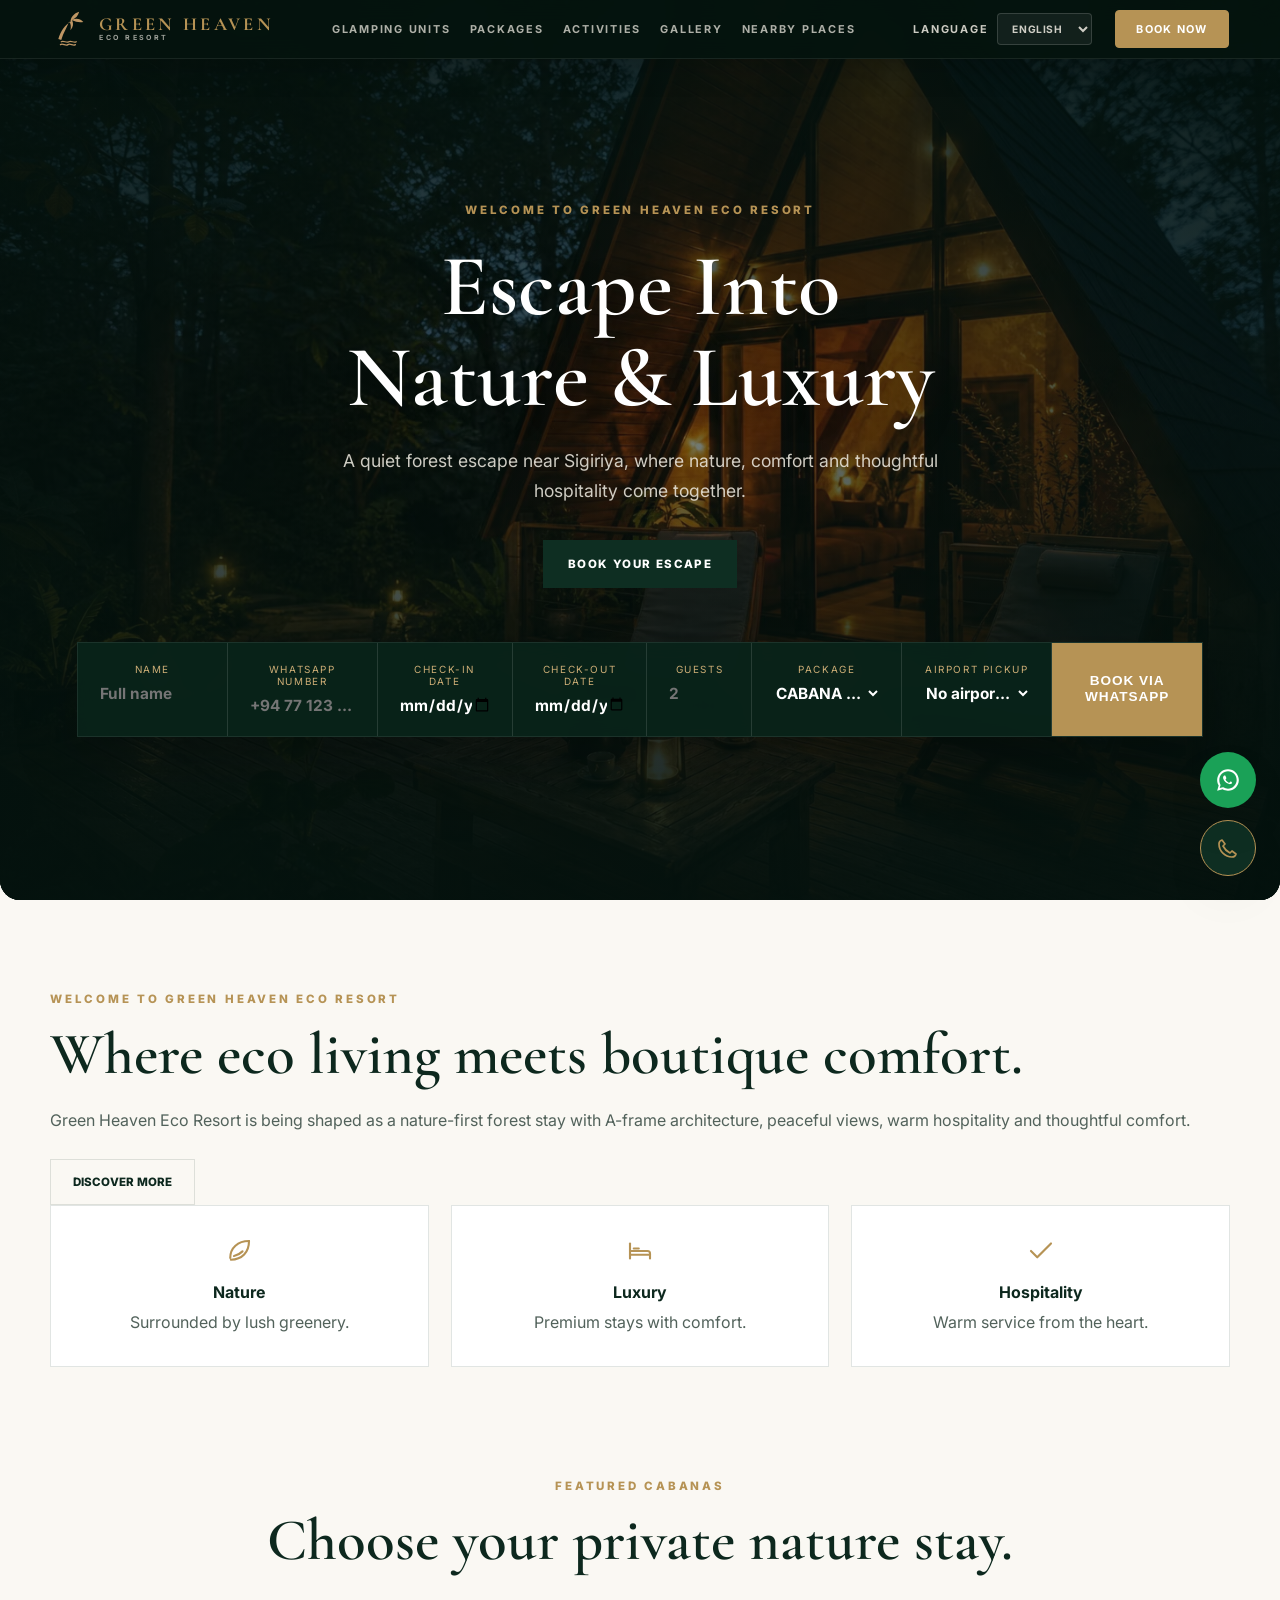
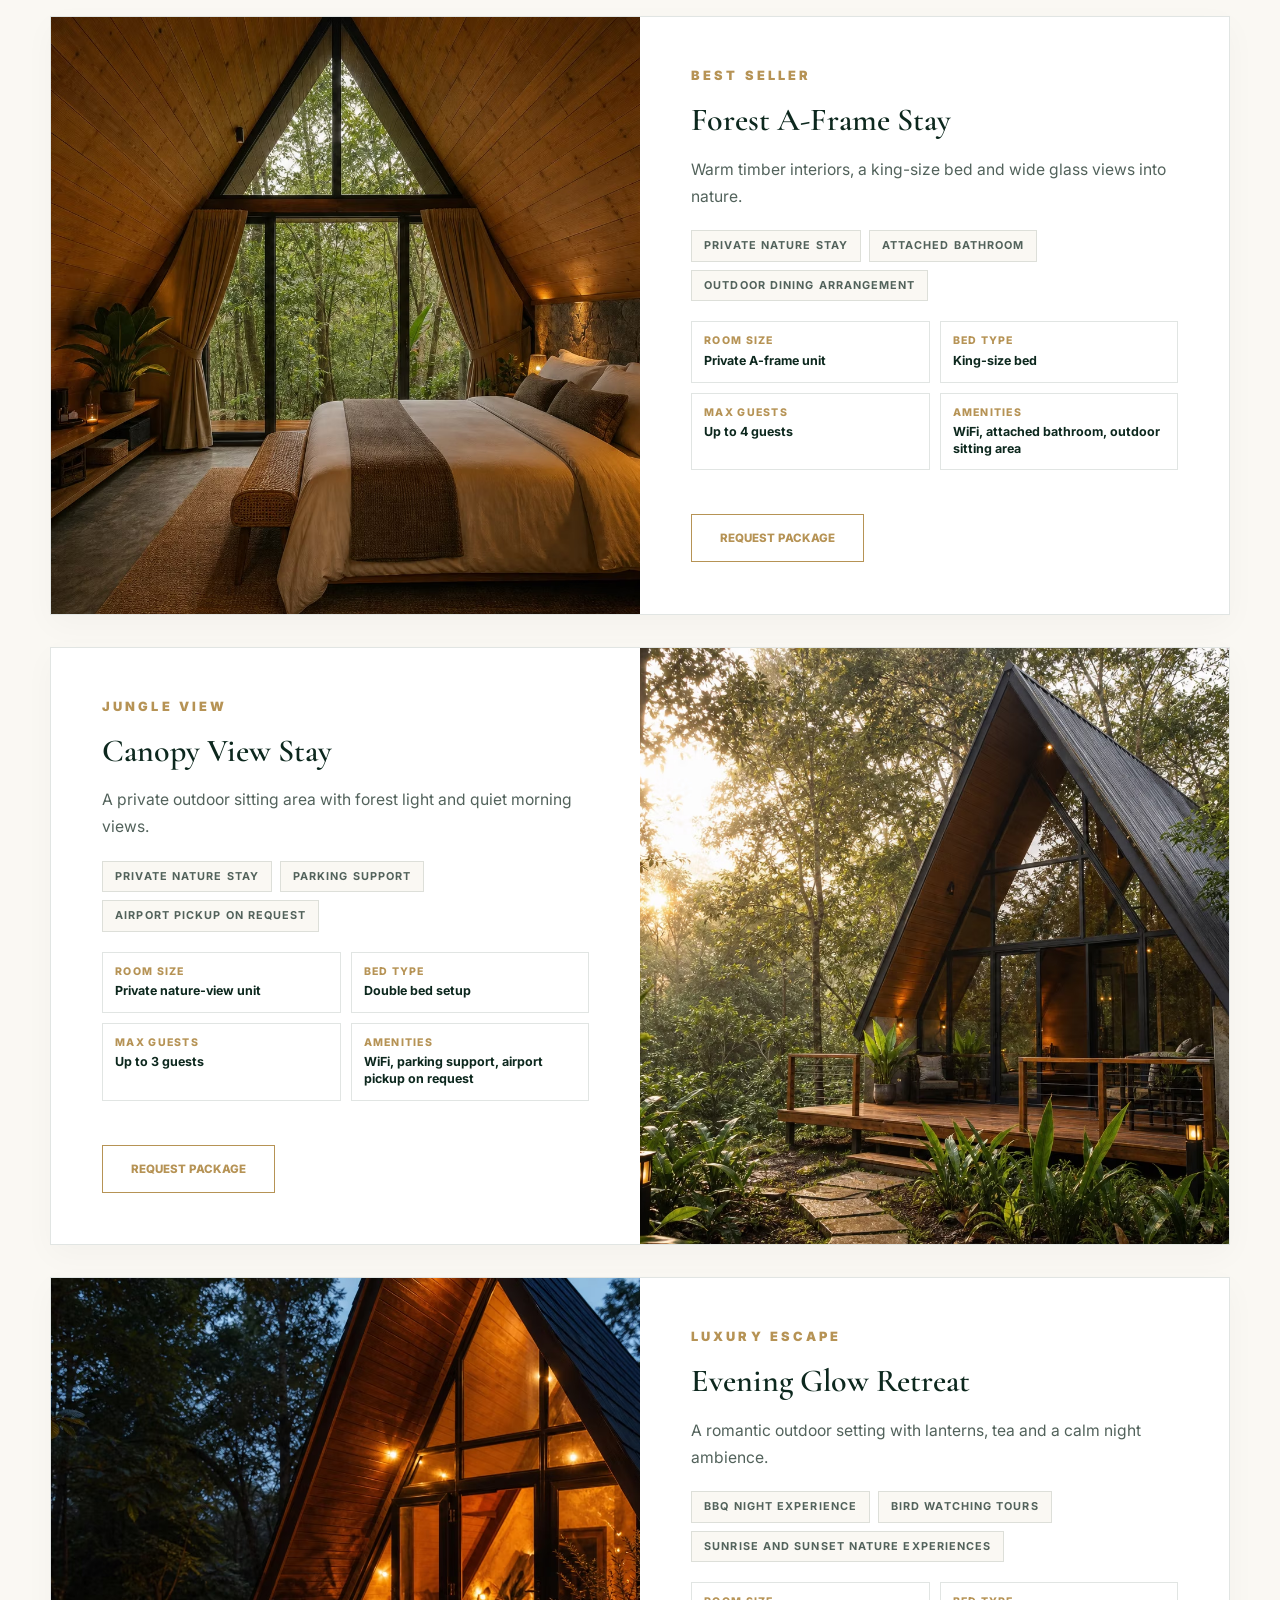
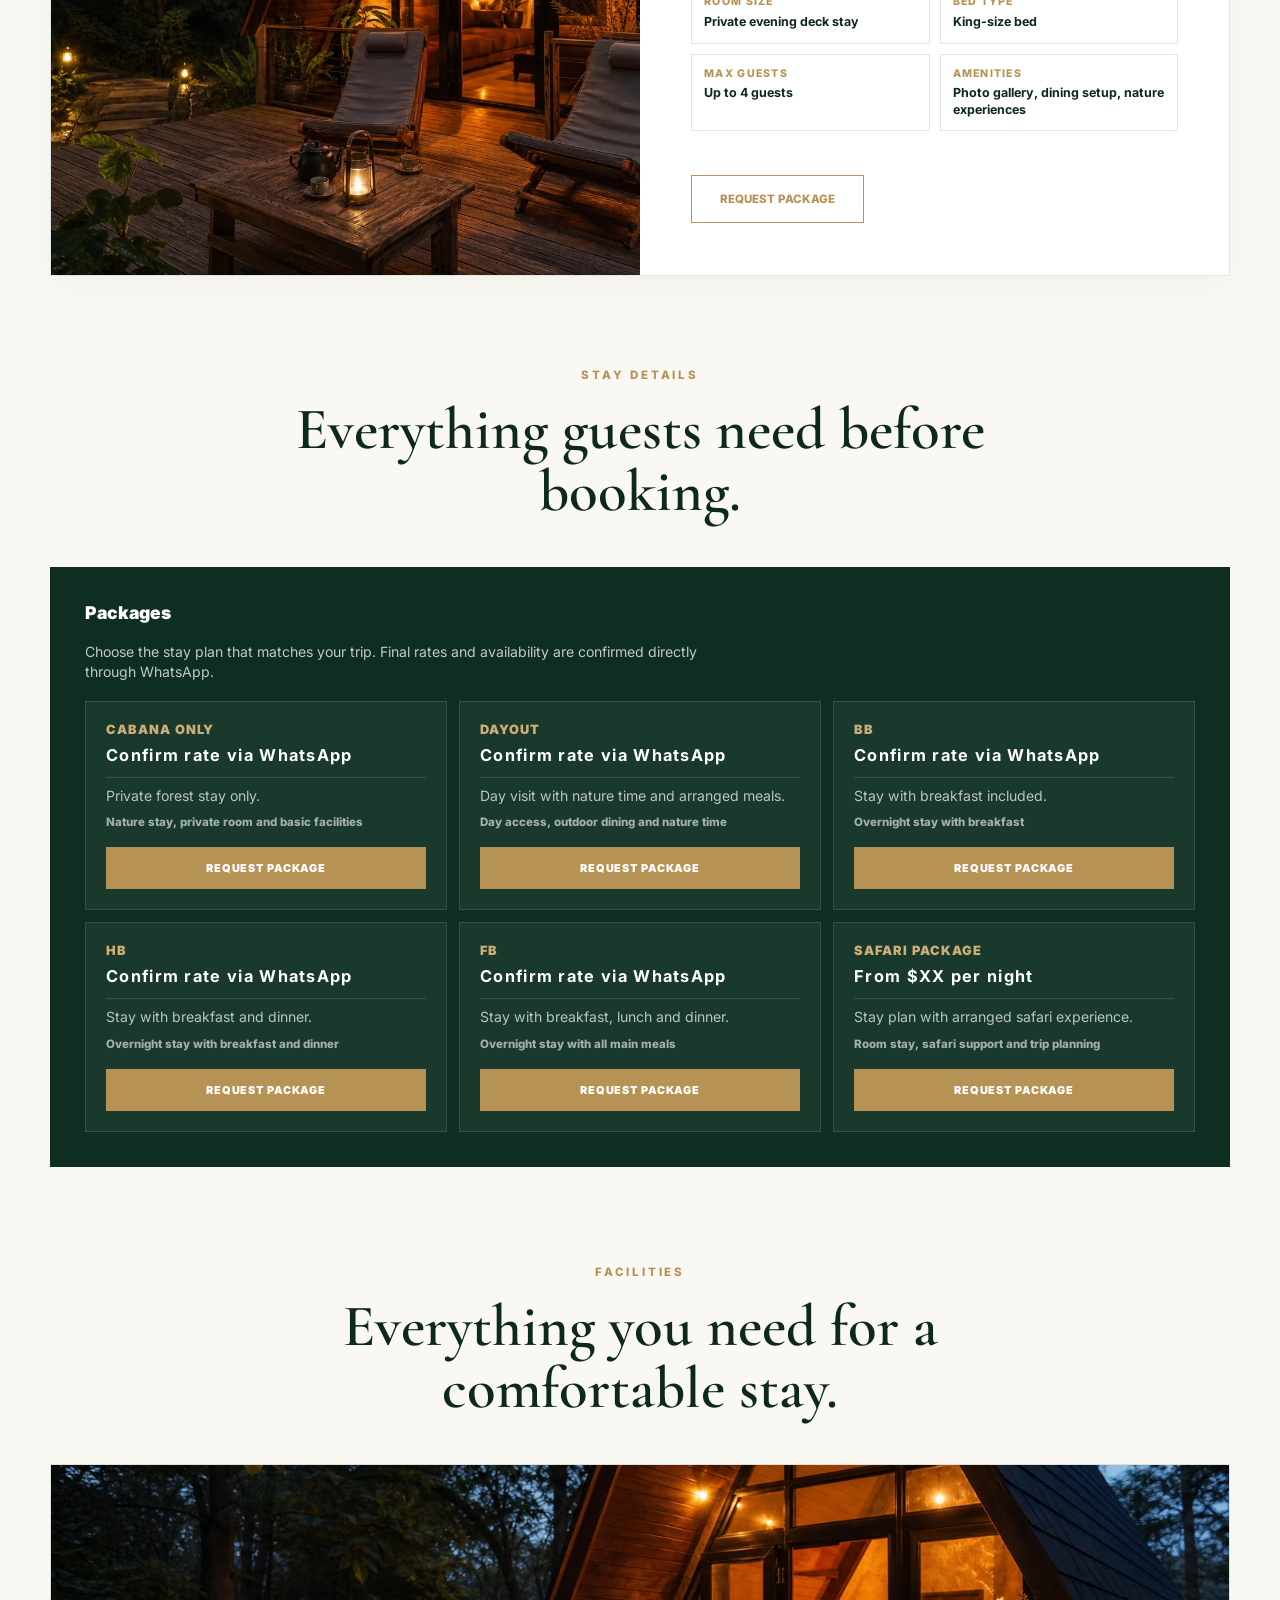
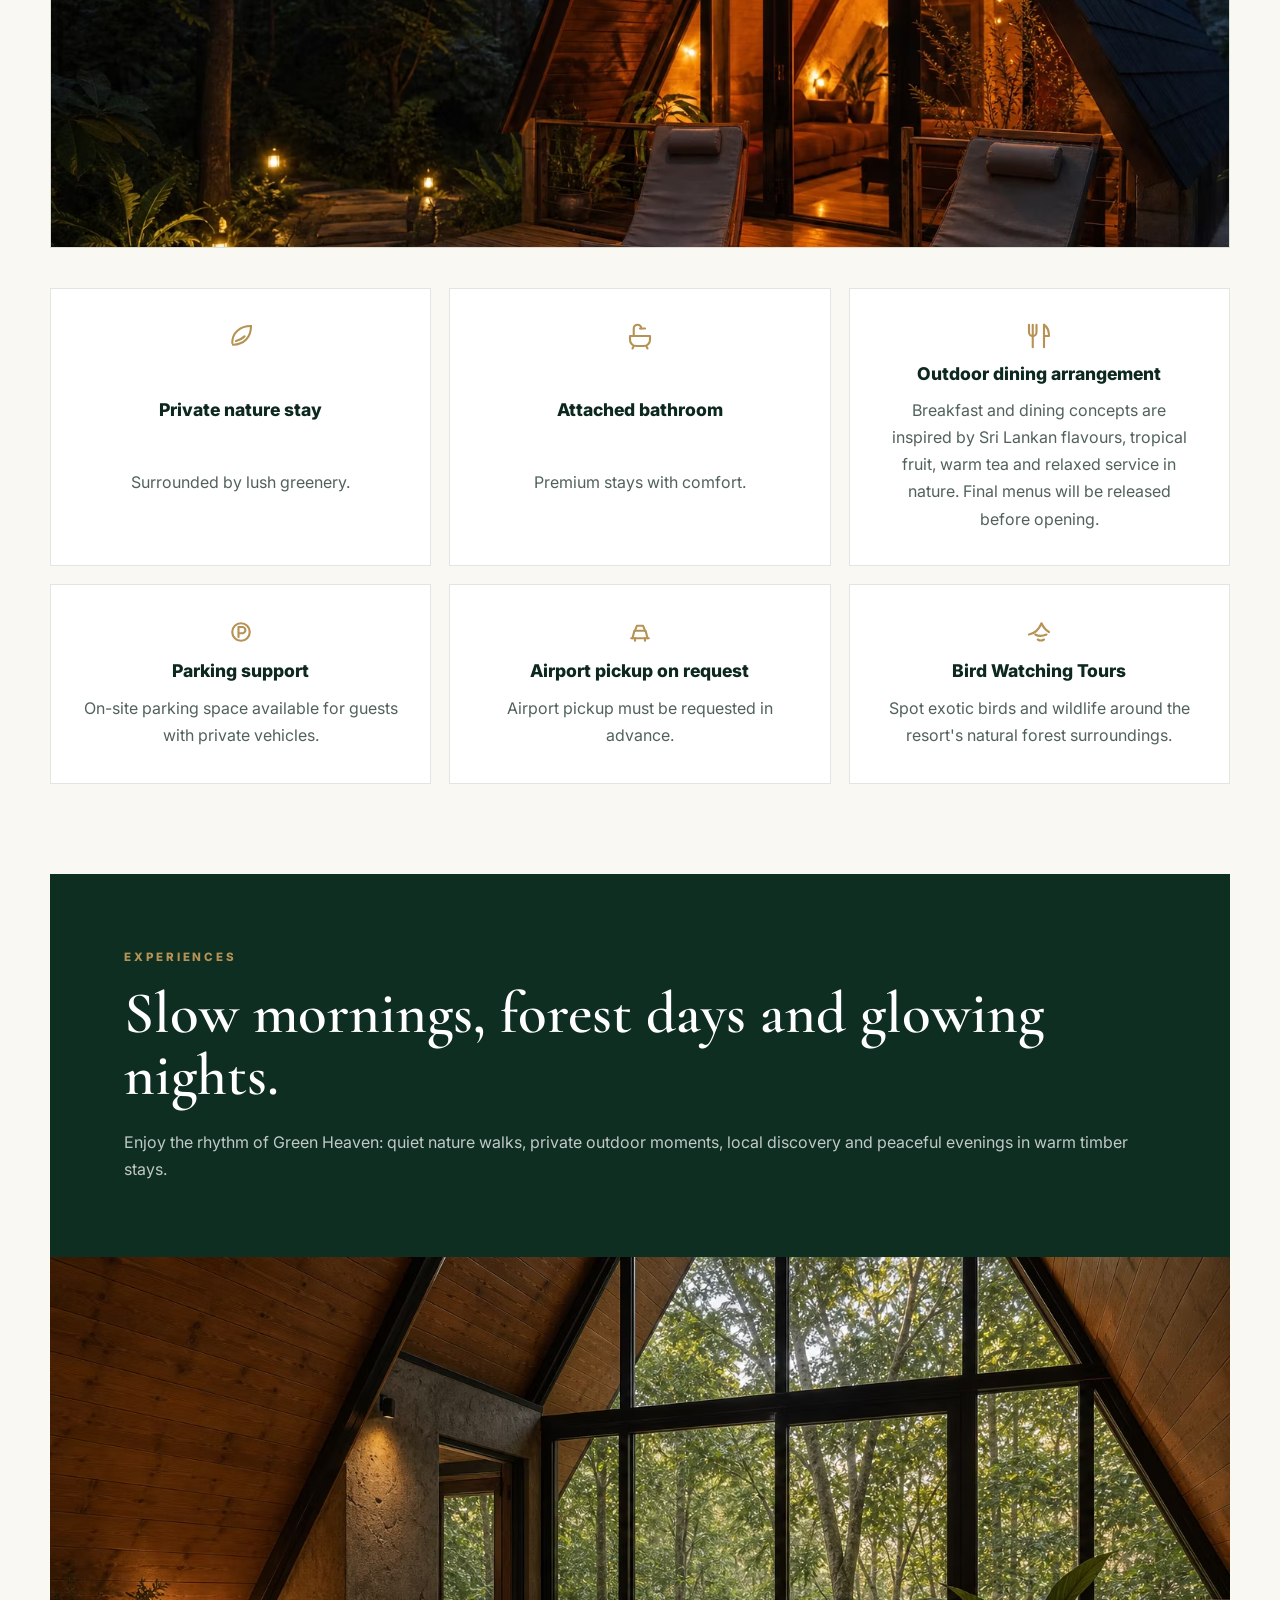
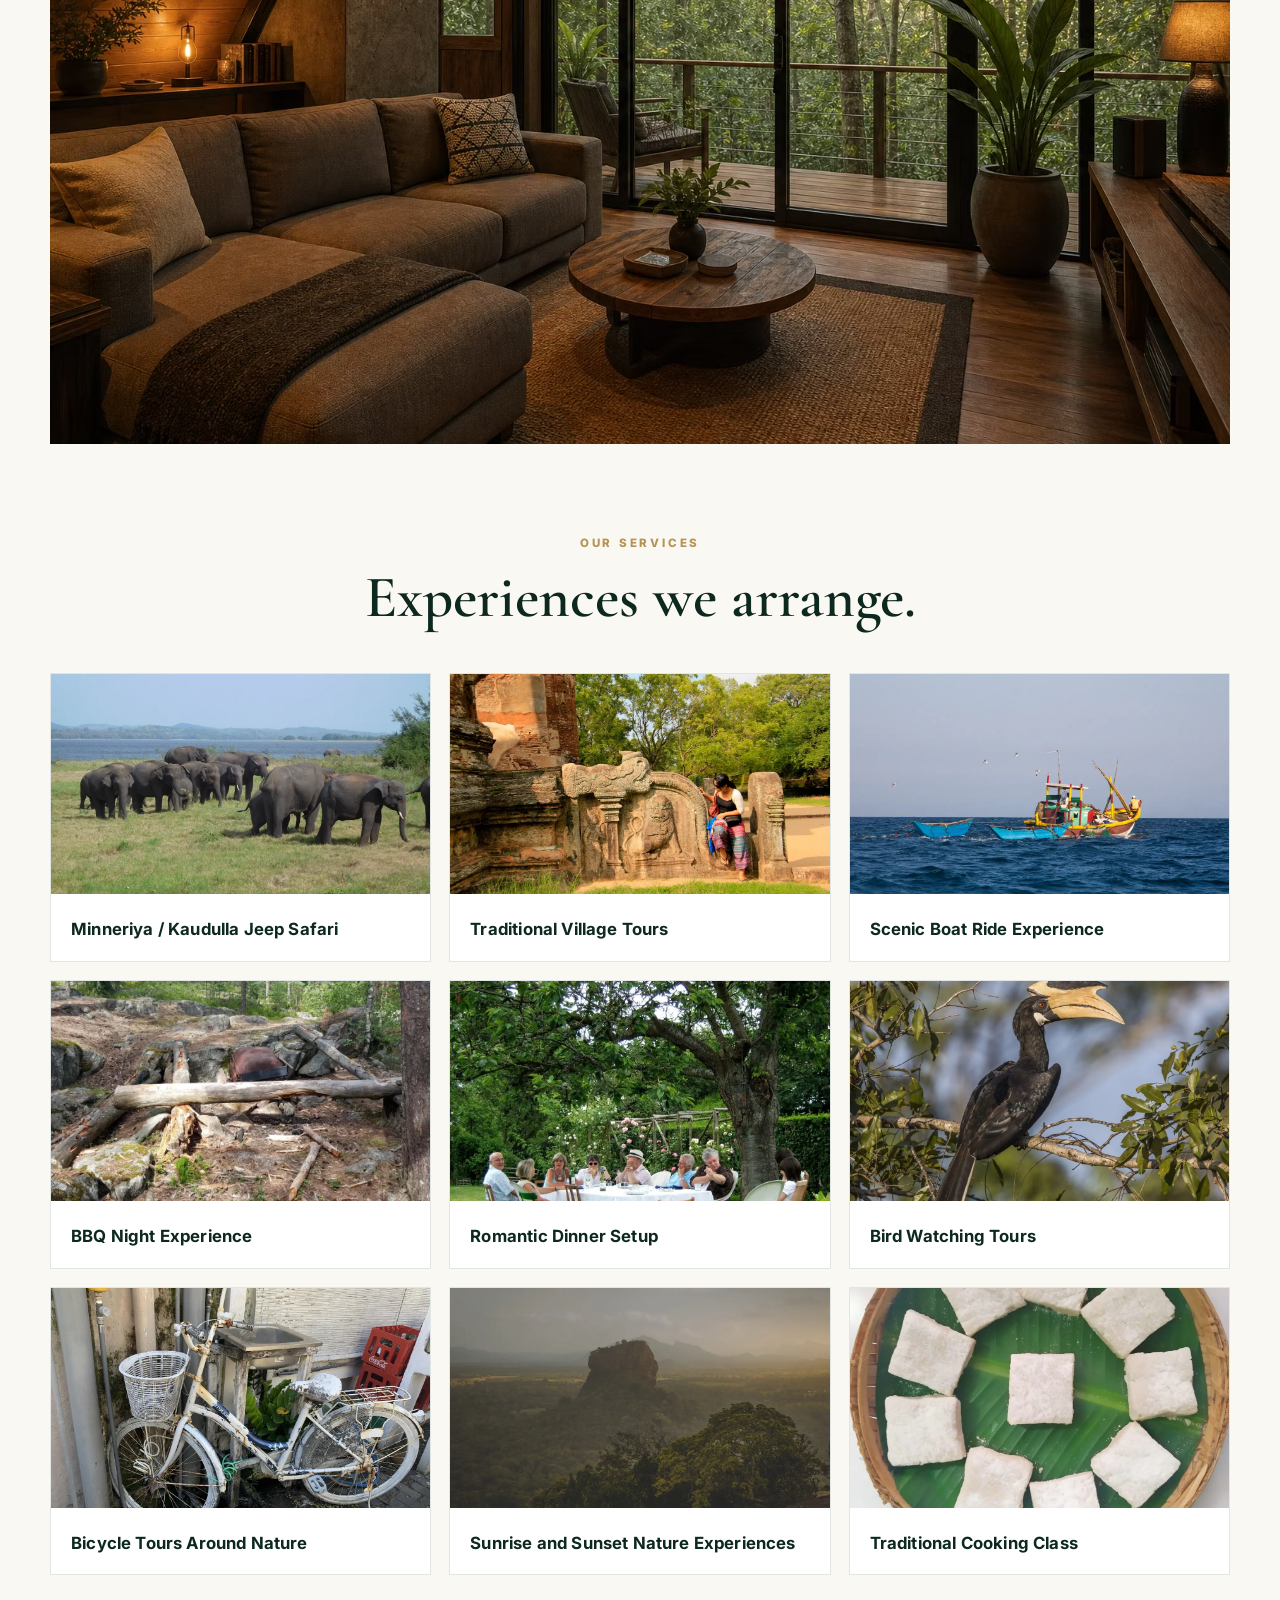
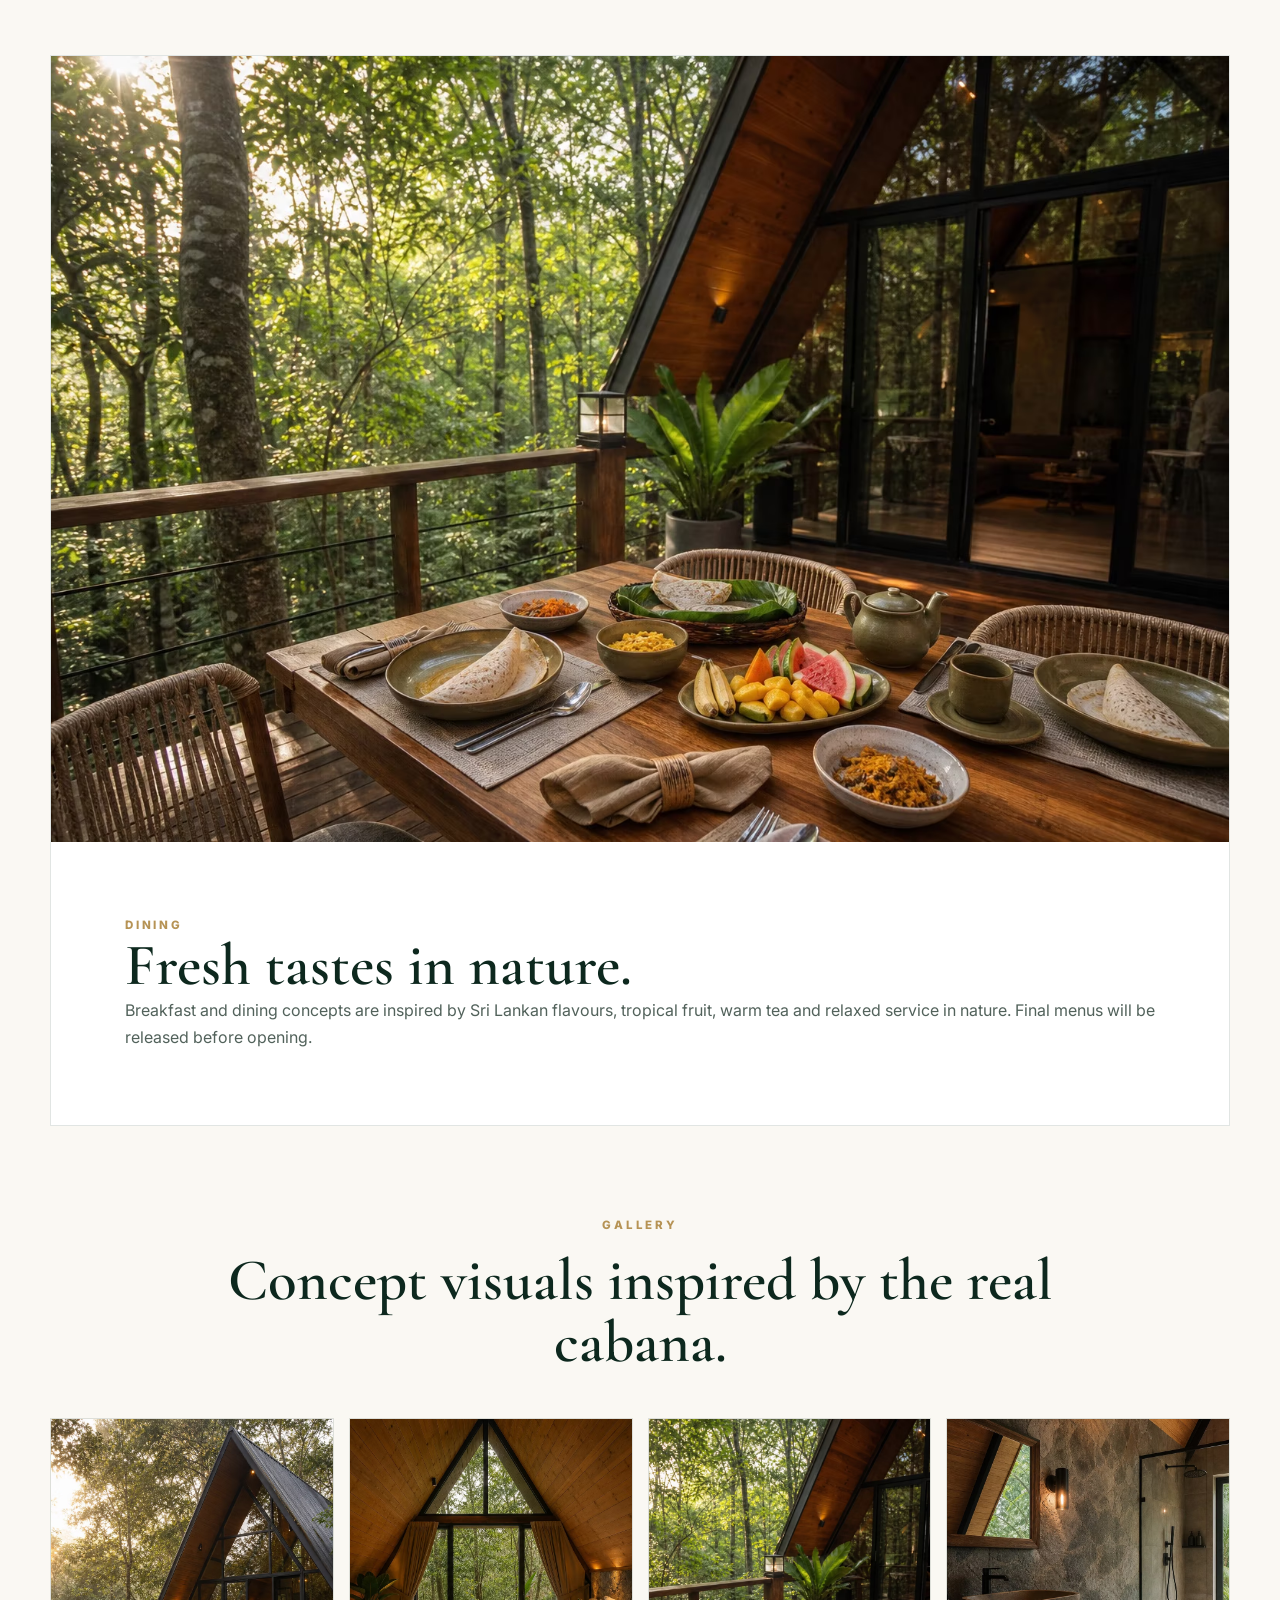
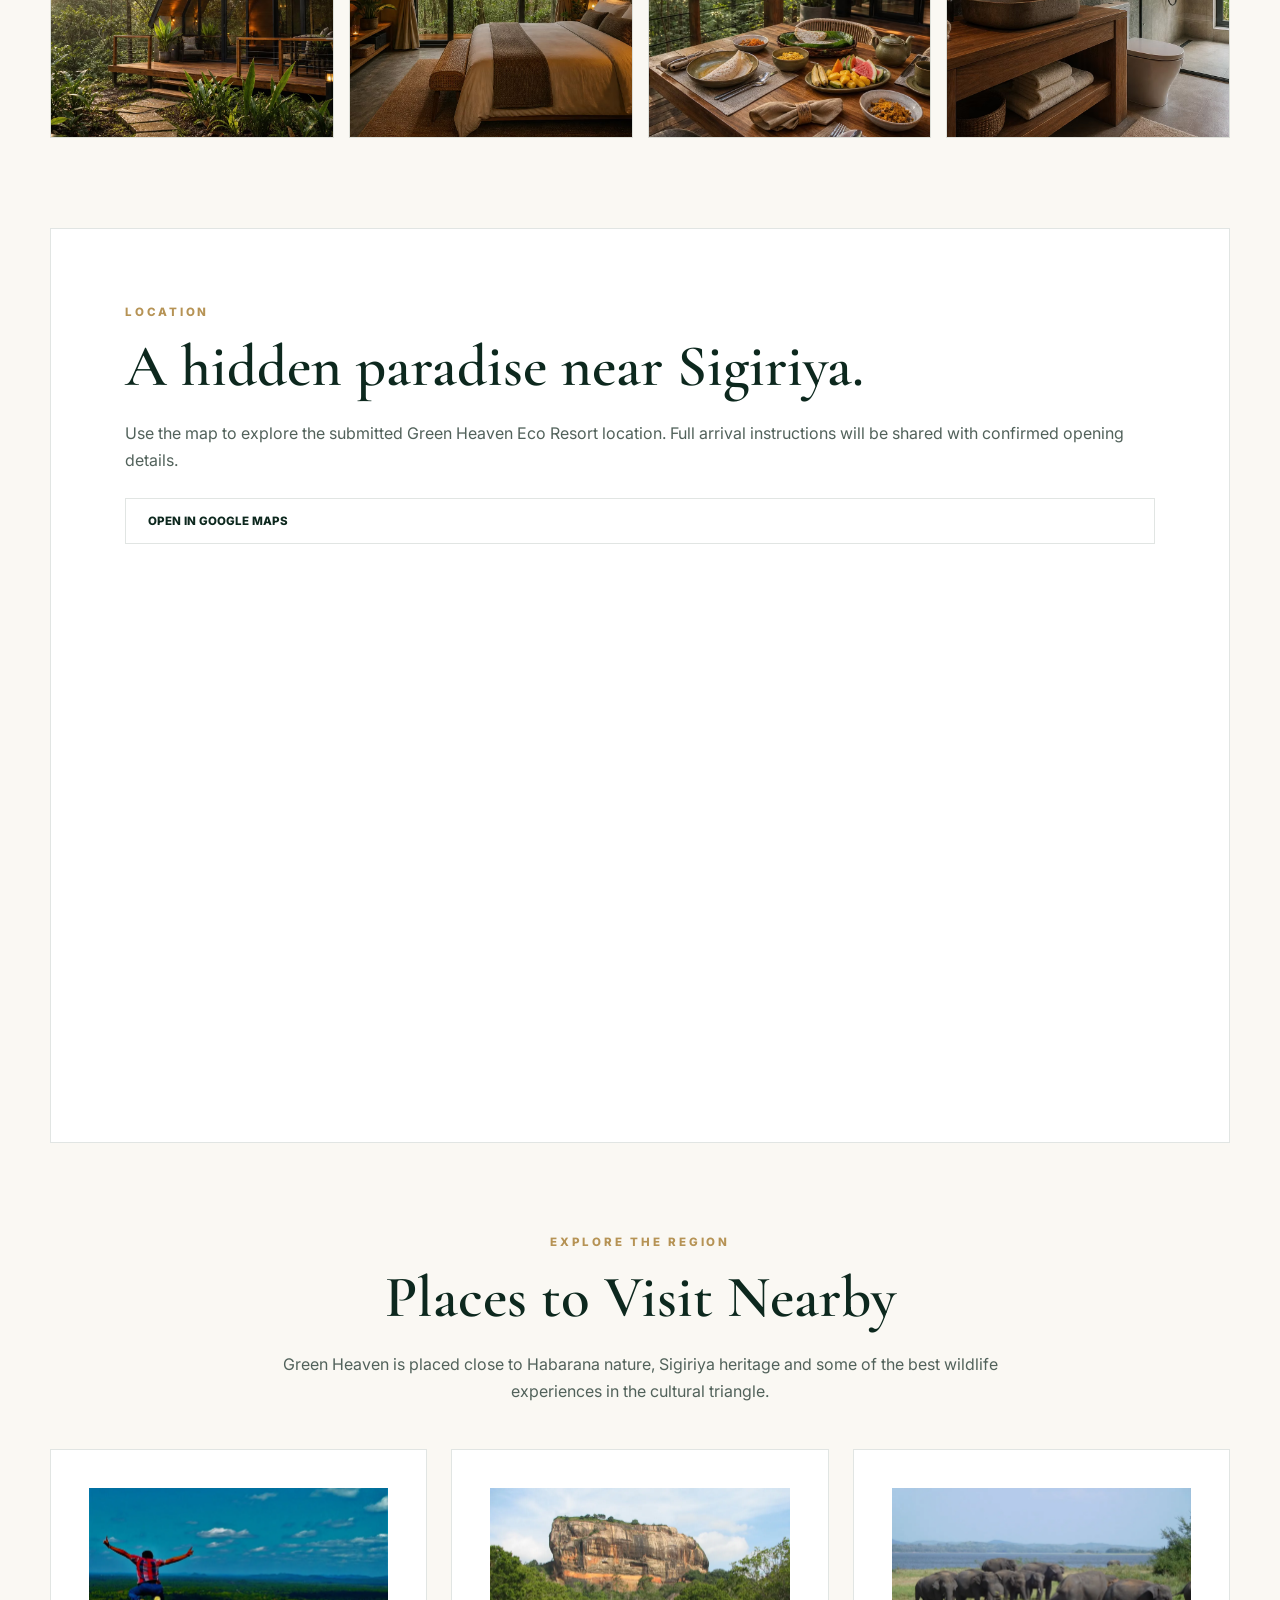
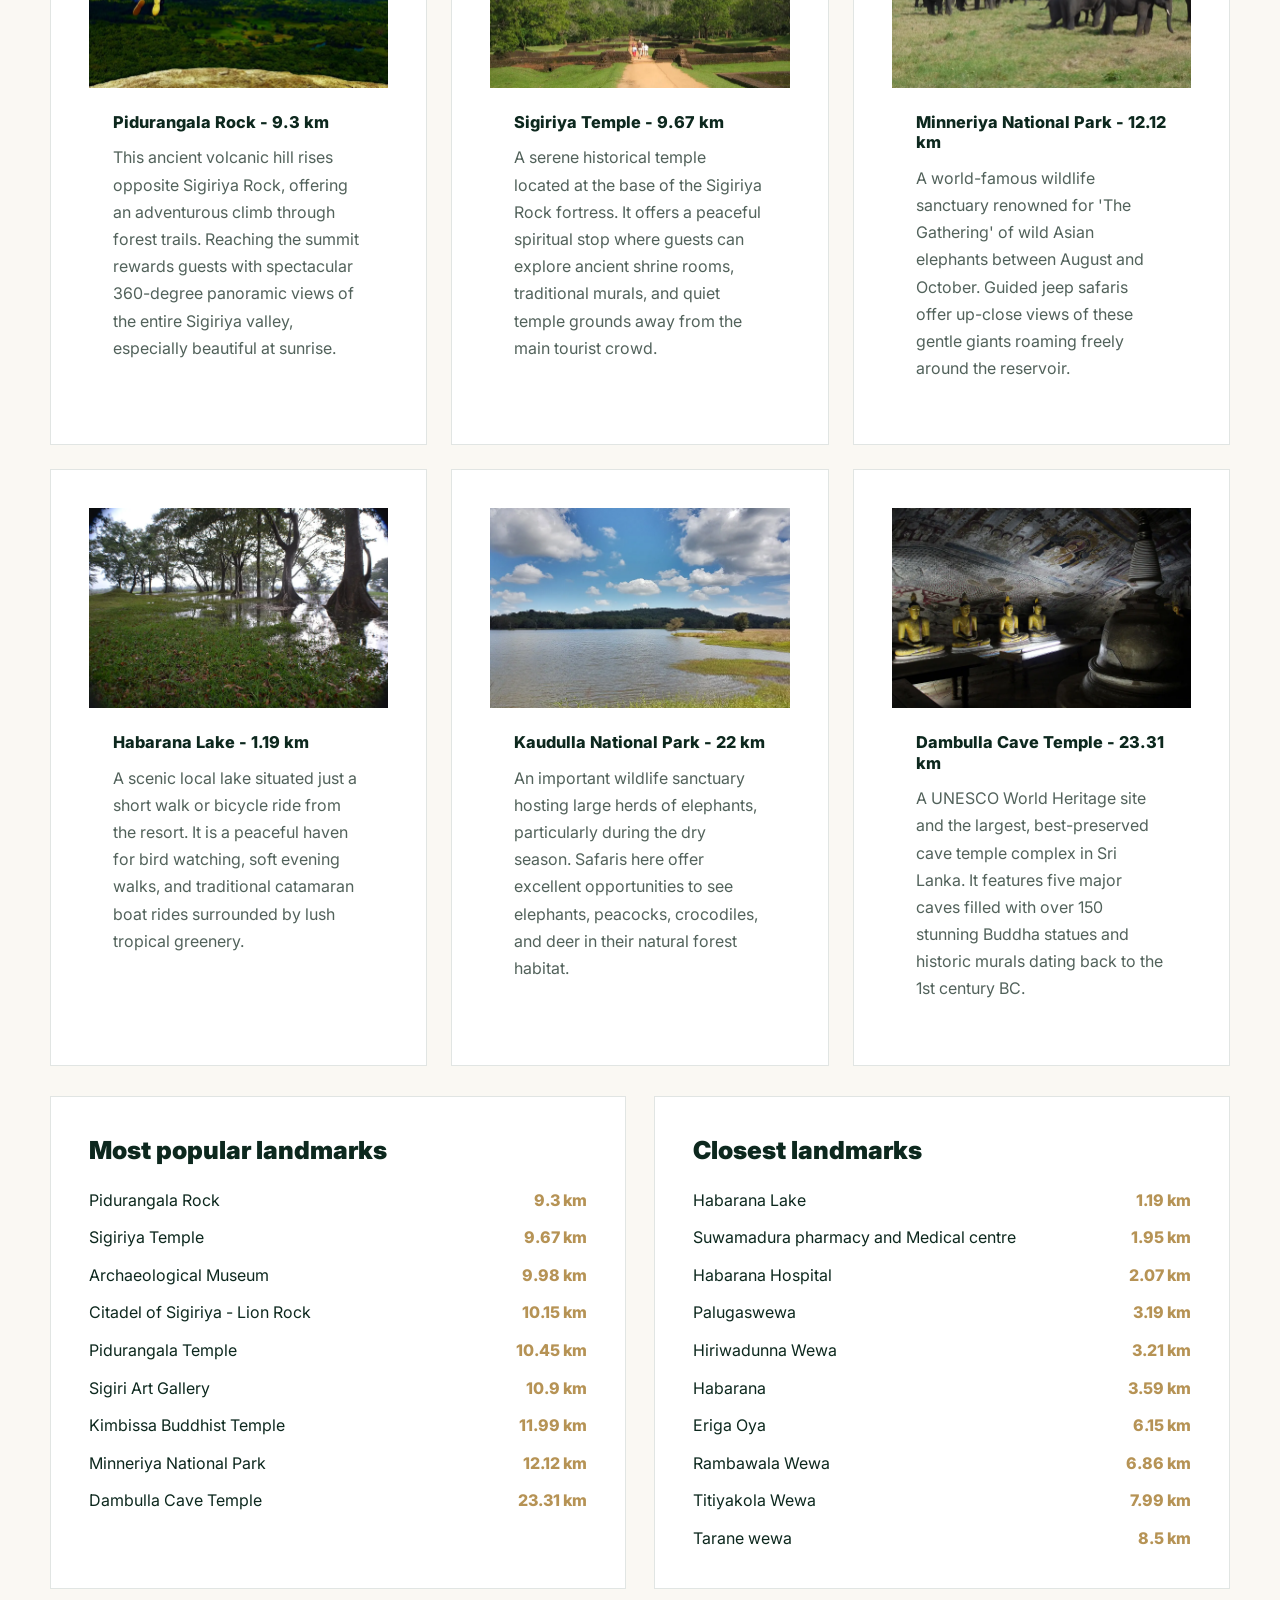
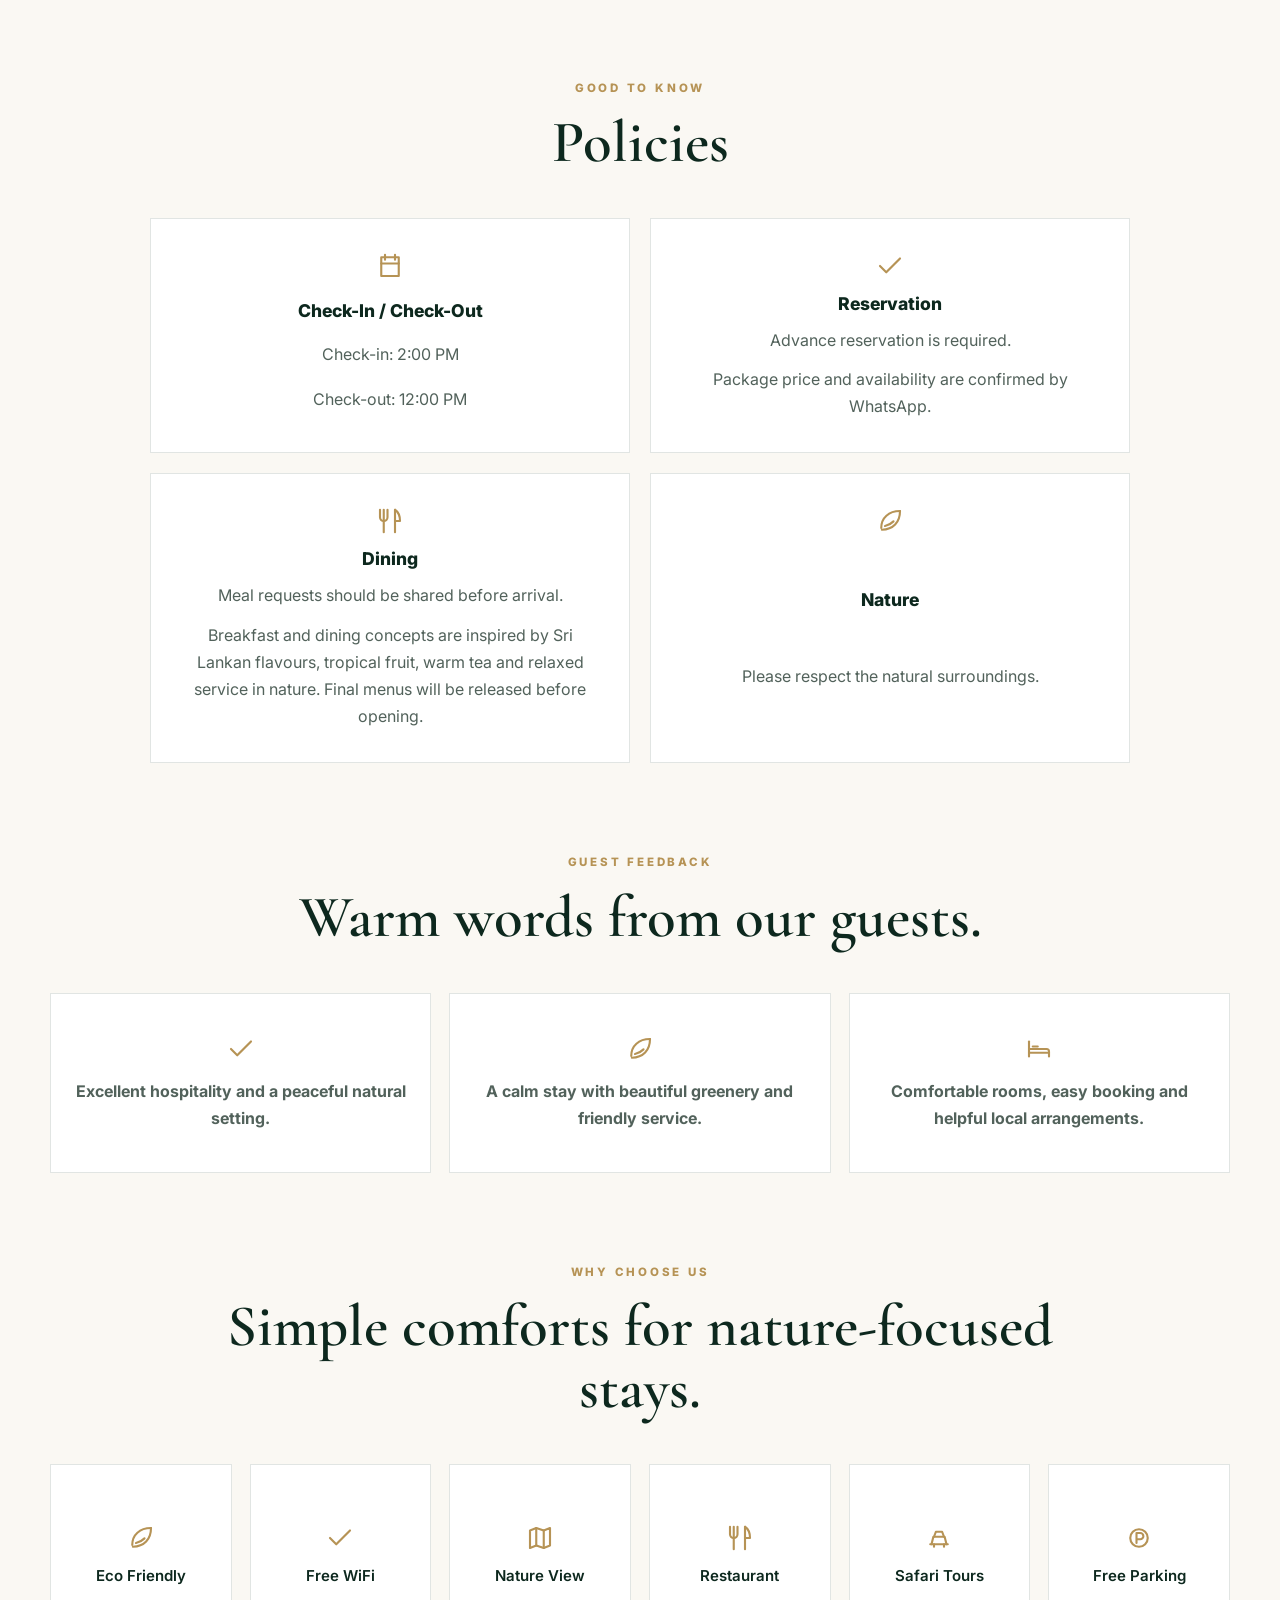
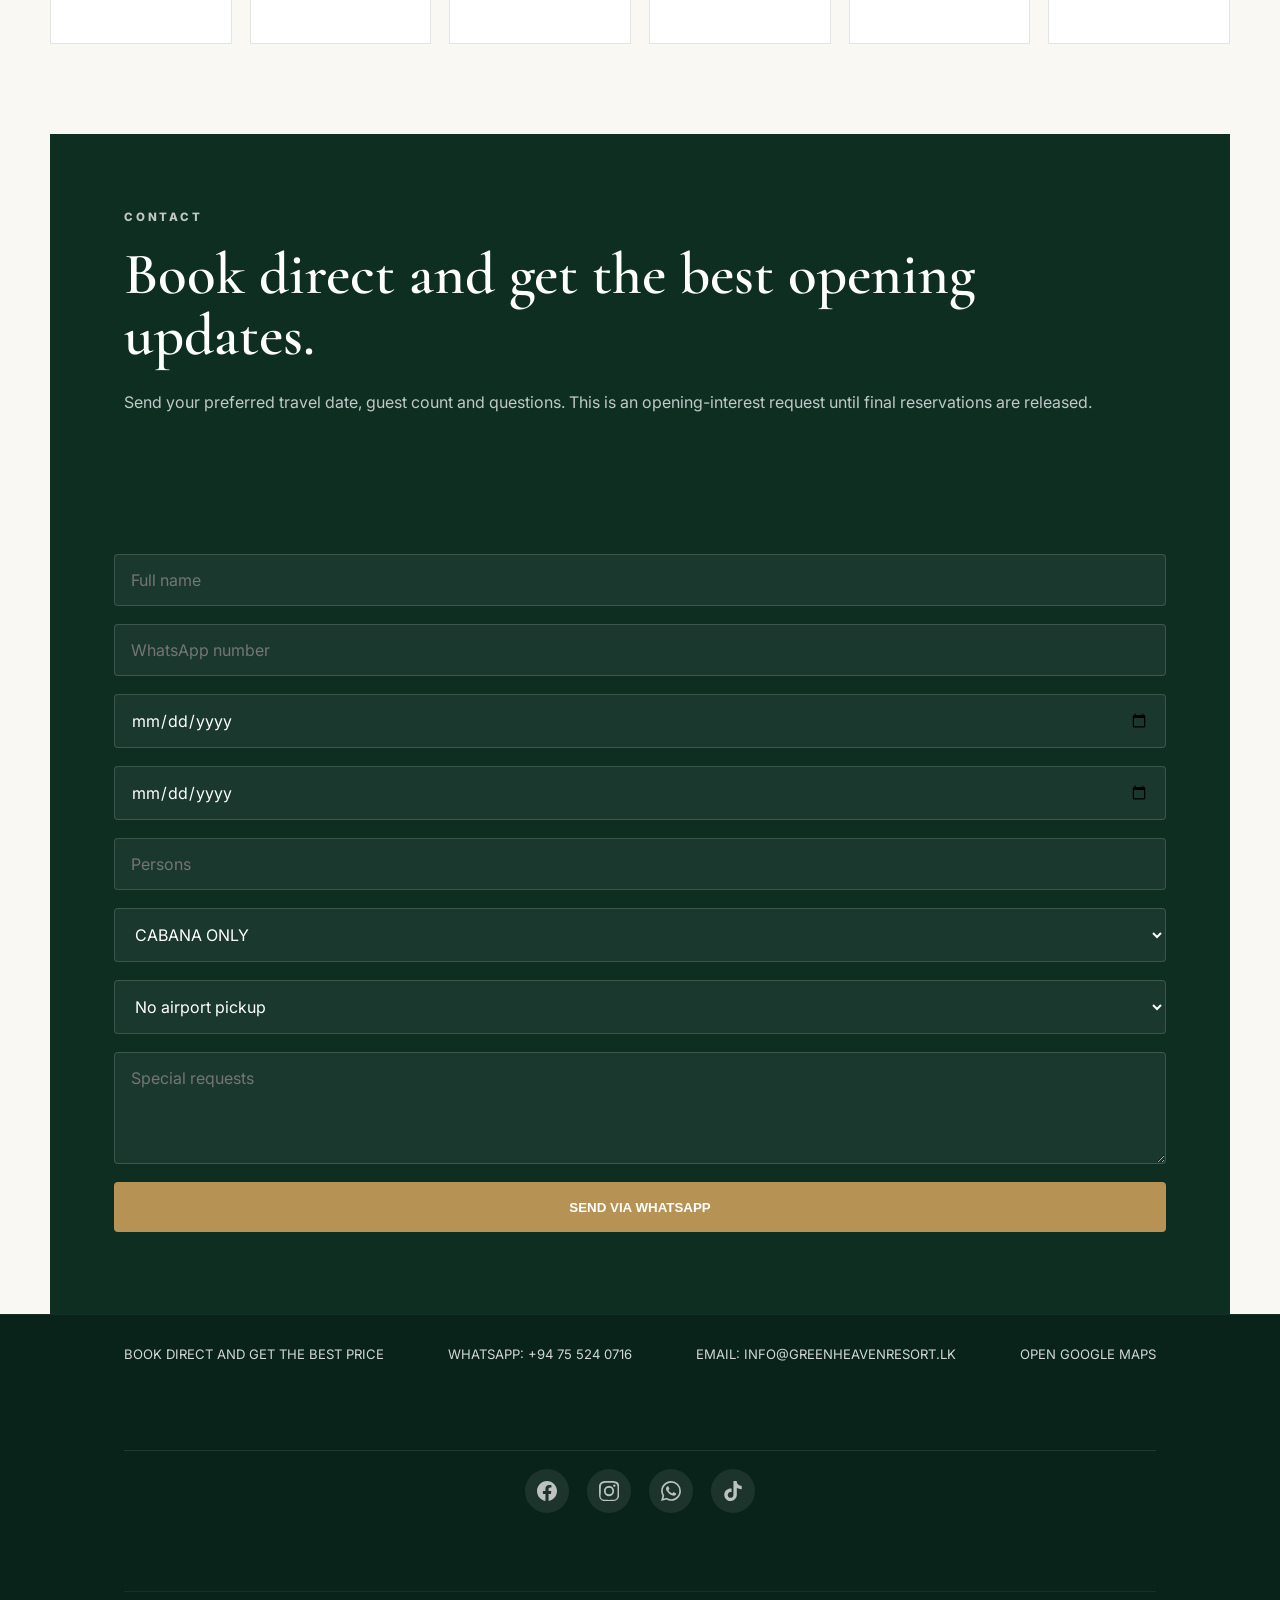
==== commit 6f0487df: "Add files via upload" ====
--- a/index.html
+++ b/index.html
@@ -3,13 +3,44 @@
   <head>
     <meta charset="UTF-8" />
     <meta name="viewport" content="width=device-width, initial-scale=1.0" />
-    <title>Green Heaven Eco Resort | Nature Luxury Near Sigiriya</title>
-    <meta
-      name="description"
-      content="Green Heaven Eco Resort is a luxury nature cabana concept near Sigiriya with forest A-frame stays, warm hospitality, dining experiences, gallery, location and opening enquiries."
-    />
+    <title>Green Heaven Eco Resort | Luxury Nature Cabana Near Sigiriya, Sri Lanka</title>
+
+    <!-- Primary SEO Meta -->
+    <meta name="description" content="Green Heaven Eco Resort – luxury A-frame forest cabanas near Sigiriya, Sri Lanka. Book eco-friendly glamping with safari packages, bird watching, village tours, BBQ nights and warm Sri Lankan hospitality. Best price guaranteed." />
+    <meta name="keywords" content="Green Heaven Eco Resort, eco resort Sri Lanka, Sigiriya hotel, luxury cabana Sigiriya, glamping Sri Lanka, A-frame cabin Sri Lanka, nature resort Habarana, forest stay Dambulla, eco lodge Central Province, safari package Minneriya, bird watching Sigiriya, village tour Sri Lanka, romantic getaway Sri Lanka, honeymoon resort Sri Lanka, boutique hotel Sigiriya, budget eco resort, camping Sri Lanka, Pidurangala hotel, Dambulla cave temple hotel, Kaudulla national park stay, Sri Lanka accommodation, best resort near Sigiriya, Sri Lanka travel, eco tourism Sri Lanka, green hotel Sri Lanka, sustainable resort, nature cabin, forest cabana, outdoor dining Sri Lanka, BBQ night resort" />
+    <meta name="robots" content="index, follow, max-image-preview:large, max-snippet:-1, max-video-preview:-1" />
+    <meta name="author" content="Green Heaven Eco Resort" />
     <meta name="theme-color" content="#08281f" />
+    <link rel="canonical" href="https://greenheavenecoresort.com/" />
+
+    <!-- Geographic SEO -->
+    <meta name="geo.region" content="LK-21" />
+    <meta name="geo.placename" content="Sigiriya, Sri Lanka" />
+    <meta name="geo.position" content="8.0455963;80.7393357" />
+    <meta name="ICBM" content="8.0455963, 80.7393357" />
+
+    <!-- Open Graph / Facebook -->
+    <meta property="og:type" content="website" />
+    <meta property="og:url" content="https://greenheavenecoresort.com/" />
+    <meta property="og:title" content="Green Heaven Eco Resort | Luxury Nature Cabana Near Sigiriya" />
+    <meta property="og:description" content="Escape into nature & luxury. A-frame forest cabanas near Sigiriya with safari packages, warm hospitality, dining experiences and eco-friendly stays. Book direct for best price." />
+    <meta property="og:image" content="https://greenheavenecoresort.com/pica/web/concept/concept-evening-deck.avif" />
+    <meta property="og:image:width" content="1200" />
+    <meta property="og:image:height" content="630" />
+    <meta property="og:site_name" content="Green Heaven Eco Resort" />
+    <meta property="og:locale" content="en_US" />
+
+    <!-- Twitter Card -->
+    <meta name="twitter:card" content="summary_large_image" />
+    <meta name="twitter:title" content="Green Heaven Eco Resort | Luxury Nature Cabana Near Sigiriya" />
+    <meta name="twitter:description" content="A-frame forest cabanas near Sigiriya, Sri Lanka. Eco-friendly glamping, safari packages, village tours & warm hospitality." />
+    <meta name="twitter:image" content="https://greenheavenecoresort.com/pica/web/concept/concept-evening-deck.avif" />
+
+    <!-- Favicon -->
     <link rel="icon" href="pica/web/brand/green-heaven-mark.svg" type="image/svg+xml" />
+    <link rel="apple-touch-icon" href="pica/web/brand/green-heaven-mark.svg" />
+
+    <!-- Fonts -->
     <link rel="preconnect" href="https://fonts.googleapis.com" />
     <link rel="preconnect" href="https://fonts.gstatic.com" crossorigin />
     <link
@@ -17,6 +48,53 @@
       rel="stylesheet"
     />
     <link rel="stylesheet" href="styles.css" />
+
+    <!-- Structured Data: LocalBusiness + LodgingBusiness -->
+    <script type="application/ld+json">
+    {
+      "@context": "https://schema.org",
+      "@type": "LodgingBusiness",
+      "name": "Green Heaven Eco Resort",
+      "description": "Luxury eco-friendly A-frame forest cabanas near Sigiriya, Sri Lanka. Offering glamping experiences, safari packages, bird watching, village tours, BBQ nights and warm Sri Lankan hospitality.",
+      "url": "https://greenheavenecoresort.com",
+      "telephone": "+94755240716",
+      "email": "info@greenheavenresort.lk",
+      "image": "https://greenheavenecoresort.com/pica/web/concept/concept-evening-deck.avif",
+      "address": {
+        "@type": "PostalAddress",
+        "addressLocality": "Sigiriya",
+        "addressRegion": "Central Province",
+        "addressCountry": "LK"
+      },
+      "geo": {
+        "@type": "GeoCoordinates",
+        "latitude": 8.0455963,
+        "longitude": 80.7393357
+      },
+      "sameAs": [
+        "https://www.facebook.com/share/17ZCg69Xcs/",
+        "https://www.instagram.com/greenheaven_resort/",
+        "https://www.tiktok.com/@greenheaven.lk"
+      ],
+      "priceRange": "$$",
+      "starRating": {
+        "@type": "Rating",
+        "ratingValue": "4"
+      },
+      "amenityFeature": [
+        { "@type": "LocationFeatureSpecification", "name": "Free Parking", "value": true },
+        { "@type": "LocationFeatureSpecification", "name": "Free Wi-Fi", "value": true },
+        { "@type": "LocationFeatureSpecification", "name": "Restaurant", "value": true },
+        { "@type": "LocationFeatureSpecification", "name": "Airport Pickup", "value": true },
+        { "@type": "LocationFeatureSpecification", "name": "Nature Trails", "value": true }
+      ],
+      "hasMap": "https://www.google.com/maps/search/?api=1&query=8.0455963,80.7393357",
+      "checkinTime": "14:00",
+      "checkoutTime": "11:00",
+      "availableLanguage": ["English", "Sinhala", "French", "German", "Chinese"],
+      "tourBookingPage": "https://greenheavenecoresort.com/#booking"
+    }
+    </script>
   </head>
   <body>
     <svg class="svg-sprite" aria-hidden="true" focusable="false">
@@ -536,17 +614,17 @@
     </main>
 
     <div class="floating-actions" aria-label="Quick contact actions">
-      <a class="whatsapp-float" href="https://wa.me/94771234567?text=Hello%20Green%20Heaven%20Eco%20Resort%2C%20I%20would%20like%20to%20make%20a%20booking%20enquiry." target="_blank" rel="noopener noreferrer" aria-label="Chat on WhatsApp">
+      <a class="whatsapp-float" href="https://wa.me/94755240716?text=Hello%20Green%20Heaven%20Eco%20Resort%2C%20I%20would%20like%20to%20make%20a%20booking%20enquiry." target="_blank" rel="noopener noreferrer" aria-label="Chat on WhatsApp">
         <svg xmlns="http://www.w3.org/2000/svg" viewBox="0 0 48 48" width="26" height="26" fill="white" aria-hidden="true">
           <path d="M24 4C13 4 4 13 4 24c0 3.7 1 7.2 2.8 10.2L4 44l10.1-2.7C17.1 43.1 20.5 44 24 44c11 0 20-9 20-20S35 4 24 4zm0 36c-3.1 0-6.1-.8-8.7-2.4l-.6-.4-6 1.6 1.6-5.8-.4-.6C8.8 30.2 8 27.1 8 24c0-8.8 7.2-16 16-16s16 7.2 16 16-7.2 16-16 16zm8.7-11.8c-.5-.2-2.8-1.4-3.2-1.5-.4-.2-.7-.2-1 .2-.3.4-1.2 1.5-1.5 1.9-.3.3-.5.4-1 .1-.5-.2-2-.7-3.8-2.3-1.4-1.2-2.3-2.8-2.6-3.2-.3-.5 0-.7.2-1 .2-.2.5-.5.7-.8.2-.3.2-.5.4-.8.1-.3 0-.6-.1-.8-.1-.2-1-2.5-1.4-3.4-.4-.9-.8-.8-1-.8h-.9c-.3 0-.7.1-1.1.5-.4.4-1.5 1.5-1.5 3.6s1.5 4.1 1.7 4.4c.2.3 3 4.5 7.2 6.3 1 .4 1.8.7 2.4.9.9.3 1.7.2 2.4.1.7-.1 2.2-.9 2.5-1.8.3-.9.3-1.7.2-1.8-.1-.2-.4-.3-.9-.5z"/>
         </svg>
       </a>
-      <a class="call-float" href="tel:+94771234567" aria-label="Call Green Heaven Eco Resort"><svg class="line-icon"><use href="#icon-phone"></use></svg></a>
+      <a class="call-float" href="tel:+94755240716" aria-label="Call Green Heaven Eco Resort"><svg class="line-icon"><use href="#icon-phone"></use></svg></a>
     </div>
 
     <footer class="site-footer">
       <p data-i18n="footer.bestPrice">Book direct and get the best price</p>
-      <p><a href="https://wa.me/94771234567?text=Hello%20Green%20Heaven%20Eco%20Resort%2C%20I%20would%20like%20to%20make%20a%20booking%20enquiry." target="_blank" rel="noopener noreferrer">WhatsApp: +94 77 123 4567</a></p>
+      <p><a href="https://wa.me/94755240716?text=Hello%20Green%20Heaven%20Eco%20Resort%2C%20I%20would%20like%20to%20make%20a%20booking%20enquiry." target="_blank" rel="noopener noreferrer">WhatsApp: +94 75 524 0716</a></p>
       <p>Email: info@greenheavenresort.lk</p>
       <p><a href="https://www.google.com/maps/search/?api=1&amp;query=8.0455963,80.7393357" target="_blank" rel="noopener noreferrer" data-i18n="footer.maps">Open Google Maps</a></p>
 
@@ -557,7 +635,7 @@
         <a href="https://www.instagram.com/greenheaven_resort?igsh=MWRpbGR6c29vdm9sdg%3D%3D&utm_source=qr" target="_blank" rel="noopener noreferrer" aria-label="Instagram" class="social-link social-instagram">
           <svg viewBox="0 0 24 24" width="24" height="24" fill="currentColor"><path d="M12 2.163c3.204 0 3.584.012 4.85.07 1.17.054 1.97.24 2.43.403a4.08 4.08 0 011.523.993 4.08 4.08 0 01.993 1.523c.163.46.349 1.26.403 2.43.058 1.266.07 1.646.07 4.85s-.012 3.584-.07 4.85c-.054 1.17-.24 1.97-.403 2.43a4.36 4.36 0 01-2.516 2.516c-.46.163-1.26.349-2.43.403-1.266.058-1.646.07-4.85.07s-3.584-.012-4.85-.07c-1.17-.054-1.97-.24-2.43-.403a4.08 4.08 0 01-1.523-.993 4.08 4.08 0 01-.993-1.523c-.163-.46-.349-1.26-.403-2.43C2.175 15.584 2.163 15.204 2.163 12s.012-3.584.07-4.85c.054-1.17.24-1.97.403-2.43a4.08 4.08 0 01.993-1.523A4.08 4.08 0 015.152 2.636c.46-.163 1.26-.349 2.43-.403C8.416 2.175 8.796 2.163 12 2.163zM12 0C8.741 0 8.333.014 7.053.072 5.775.13 4.902.333 4.14.63a6.21 6.21 0 00-2.244 1.462A6.21 6.21 0 00.434 4.336C.137 5.098-.066 5.97.008 7.249.07 8.53.056 8.938.056 12.197c0 3.259.014 3.667.072 4.947.058 1.278.261 2.15.558 2.913a6.21 6.21 0 001.462 2.244 6.21 6.21 0 002.244 1.462c.762.297 1.634.5 2.913.558C8.53 23.93 8.938 23.944 12.197 23.944c3.259 0 3.667-.014 4.947-.072 1.278-.058 2.15-.261 2.913-.558a6.47 6.47 0 003.706-3.706c.297-.762.5-1.634.558-2.913.058-1.28.072-1.688.072-4.947 0-3.259-.014-3.667-.072-4.947-.058-1.278-.261-2.15-.558-2.913a6.21 6.21 0 00-1.462-2.244A6.21 6.21 0 0019.857.63C19.095.333 18.223.13 16.944.072 15.664.014 15.256 0 11.997 0h.006zM12 5.838a6.162 6.162 0 100 12.324 6.162 6.162 0 000-12.324zM12 16a4 4 0 110-8 4 4 0 010 8zm6.406-11.845a1.44 1.44 0 100 2.881 1.44 1.44 0 000-2.881z"/></svg>
         </a>
-        <a href="https://wa.me/94771234567?text=Hello%20Green%20Heaven%20Eco%20Resort%2C%20I%20would%20like%20to%20make%20a%20booking%20enquiry." target="_blank" rel="noopener noreferrer" aria-label="WhatsApp" class="social-link social-whatsapp">
+        <a href="https://wa.me/94755240716?text=Hello%20Green%20Heaven%20Eco%20Resort%2C%20I%20would%20like%20to%20make%20a%20booking%20enquiry." target="_blank" rel="noopener noreferrer" aria-label="WhatsApp" class="social-link social-whatsapp">
           <svg viewBox="0 0 24 24" width="24" height="24" fill="currentColor"><path d="M17.472 14.382c-.297-.149-1.758-.867-2.03-.967-.273-.099-.471-.148-.67.15-.197.297-.767.966-.94 1.164-.173.199-.347.223-.644.075-.297-.15-1.255-.463-2.39-1.475-.883-.788-1.48-1.761-1.653-2.059-.173-.297-.018-.458.13-.606.134-.133.298-.347.446-.52.149-.174.198-.298.298-.497.099-.198.05-.371-.025-.52-.075-.149-.669-1.612-.916-2.207-.242-.579-.487-.5-.669-.51-.173-.008-.371-.01-.57-.01-.198 0-.52.074-.792.372-.272.297-1.04 1.016-1.04 2.479 0 1.462 1.065 2.875 1.213 3.074.149.198 2.096 3.2 5.077 4.487.709.306 1.262.489 1.694.625.712.227 1.36.195 1.871.118.571-.085 1.758-.719 2.006-1.413.248-.694.248-1.289.173-1.413-.074-.124-.272-.198-.57-.347m-5.421 7.403h-.004a9.87 9.87 0 01-5.031-1.378l-.361-.214-3.741.982.998-3.648-.235-.374a9.86 9.86 0 01-1.51-5.26c.001-5.45 4.436-9.884 9.888-9.884 2.64 0 5.122 1.03 6.988 2.898a9.825 9.825 0 012.893 6.994c-.003 5.45-4.437 9.884-9.885 9.884m8.413-18.297A11.815 11.815 0 0012.05 0C5.495 0 .16 5.335.157 11.892c0 2.096.547 4.142 1.588 5.945L.057 24l6.305-1.654a11.882 11.882 0 005.683 1.448h.005c6.554 0 11.89-5.335 11.893-11.893a11.821 11.821 0 00-3.48-8.413z"/></svg>
         </a>
         <a href="https://www.tiktok.com/@greenheaven.lk?_r=1&_t=ZT-96f9ho9wm6P" target="_blank" rel="noopener noreferrer" aria-label="TikTok" class="social-link social-tiktok">
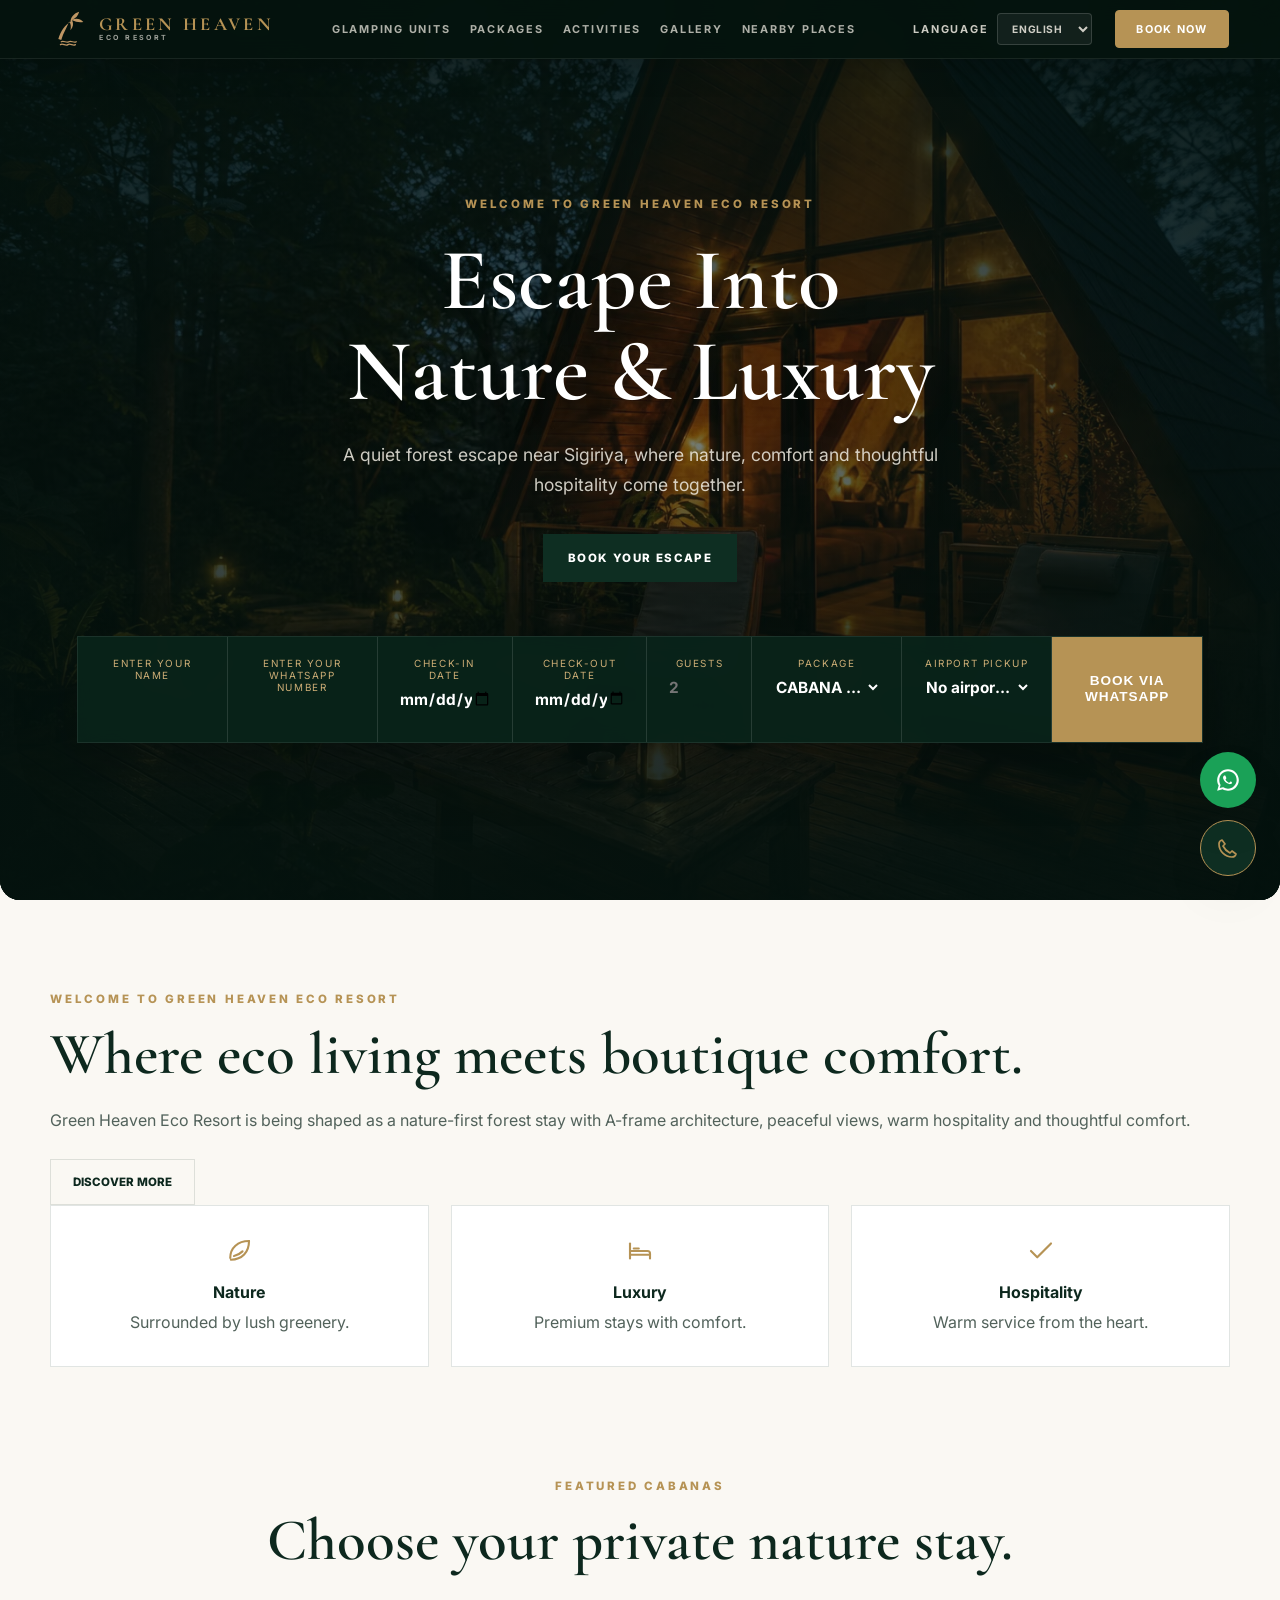
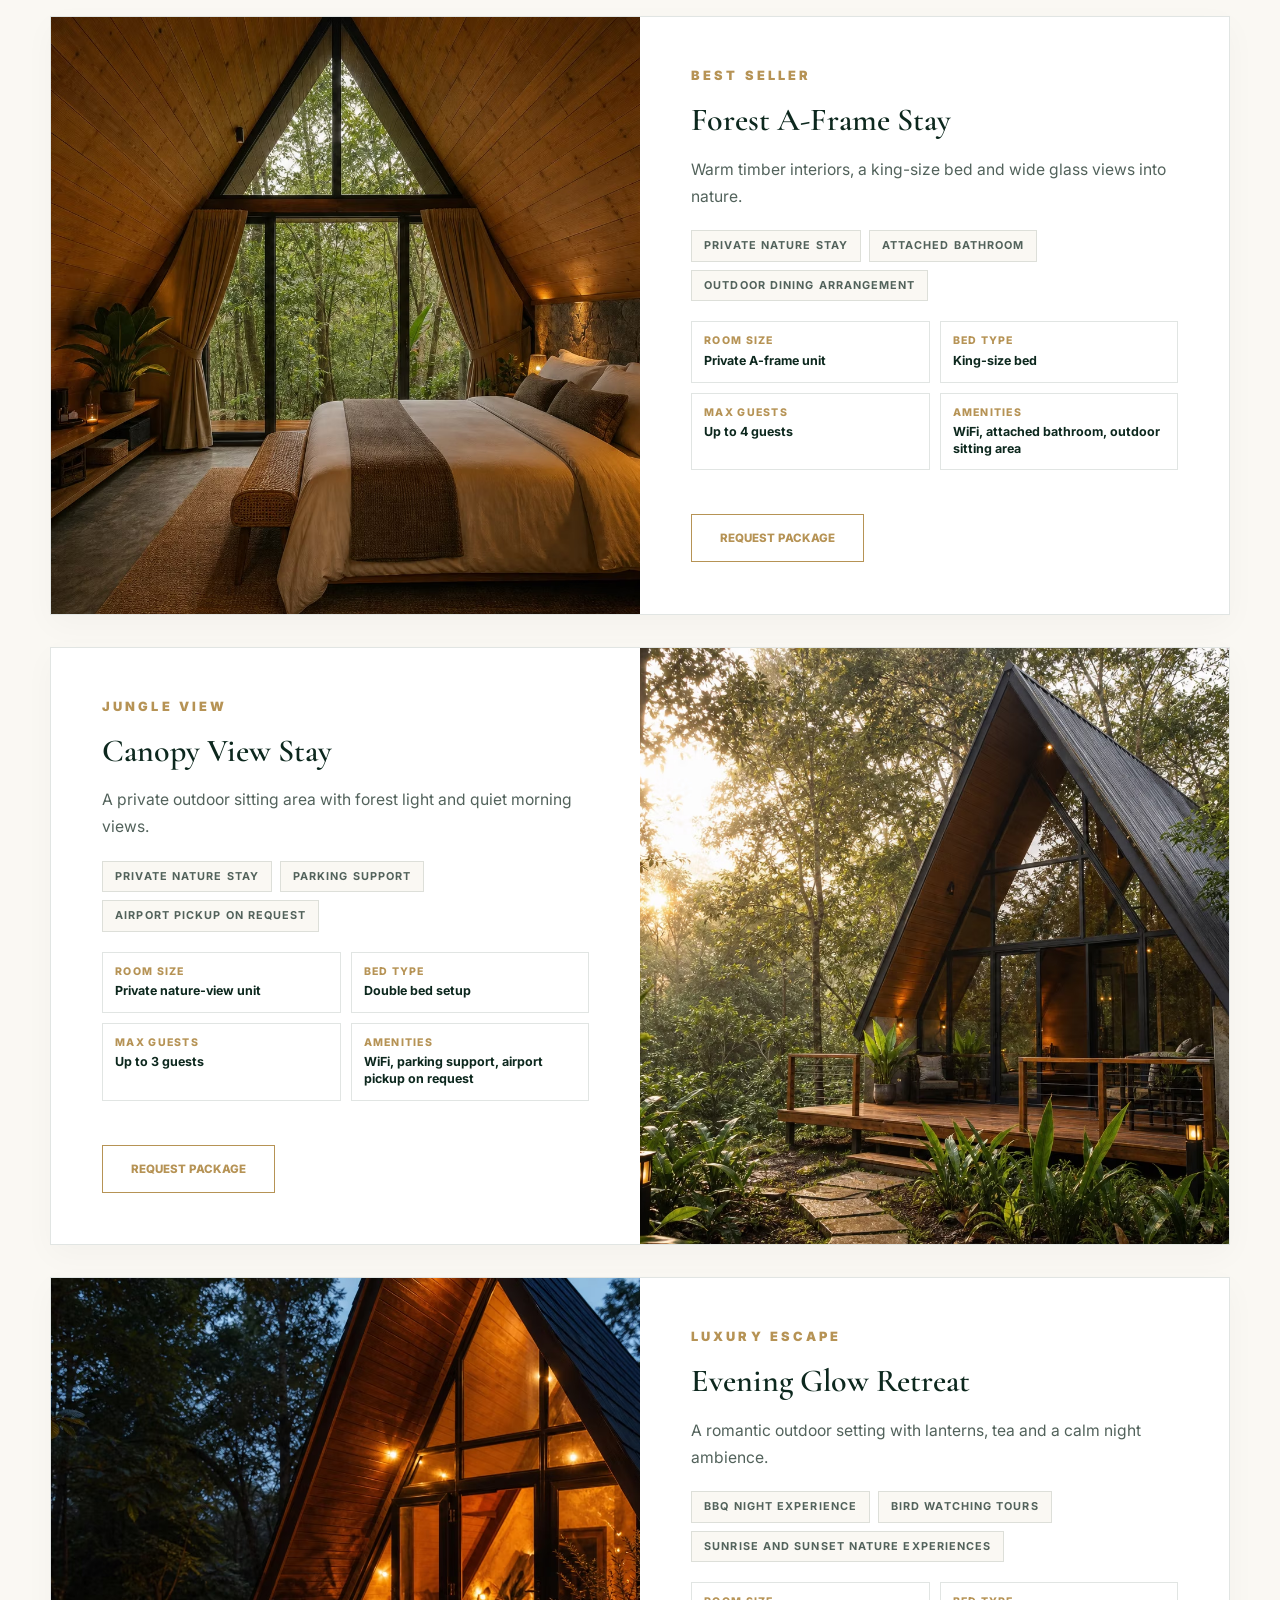
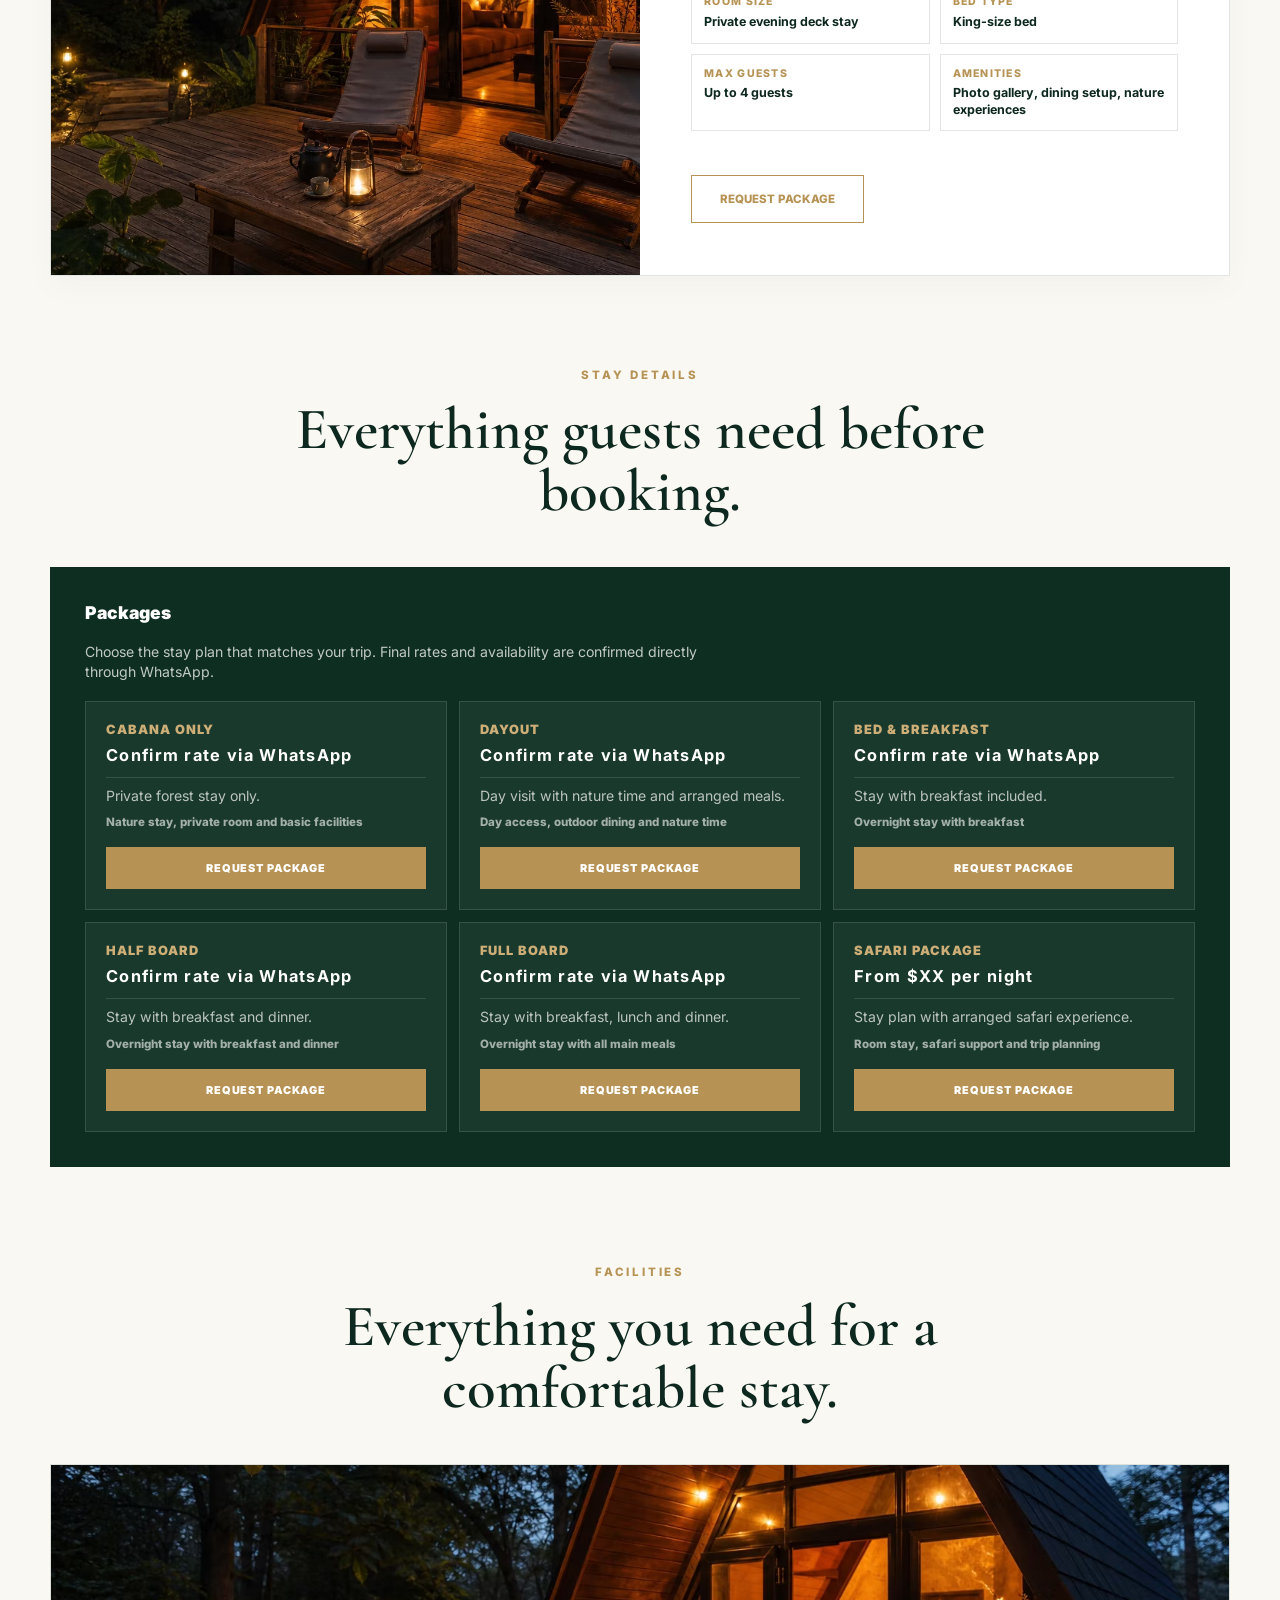
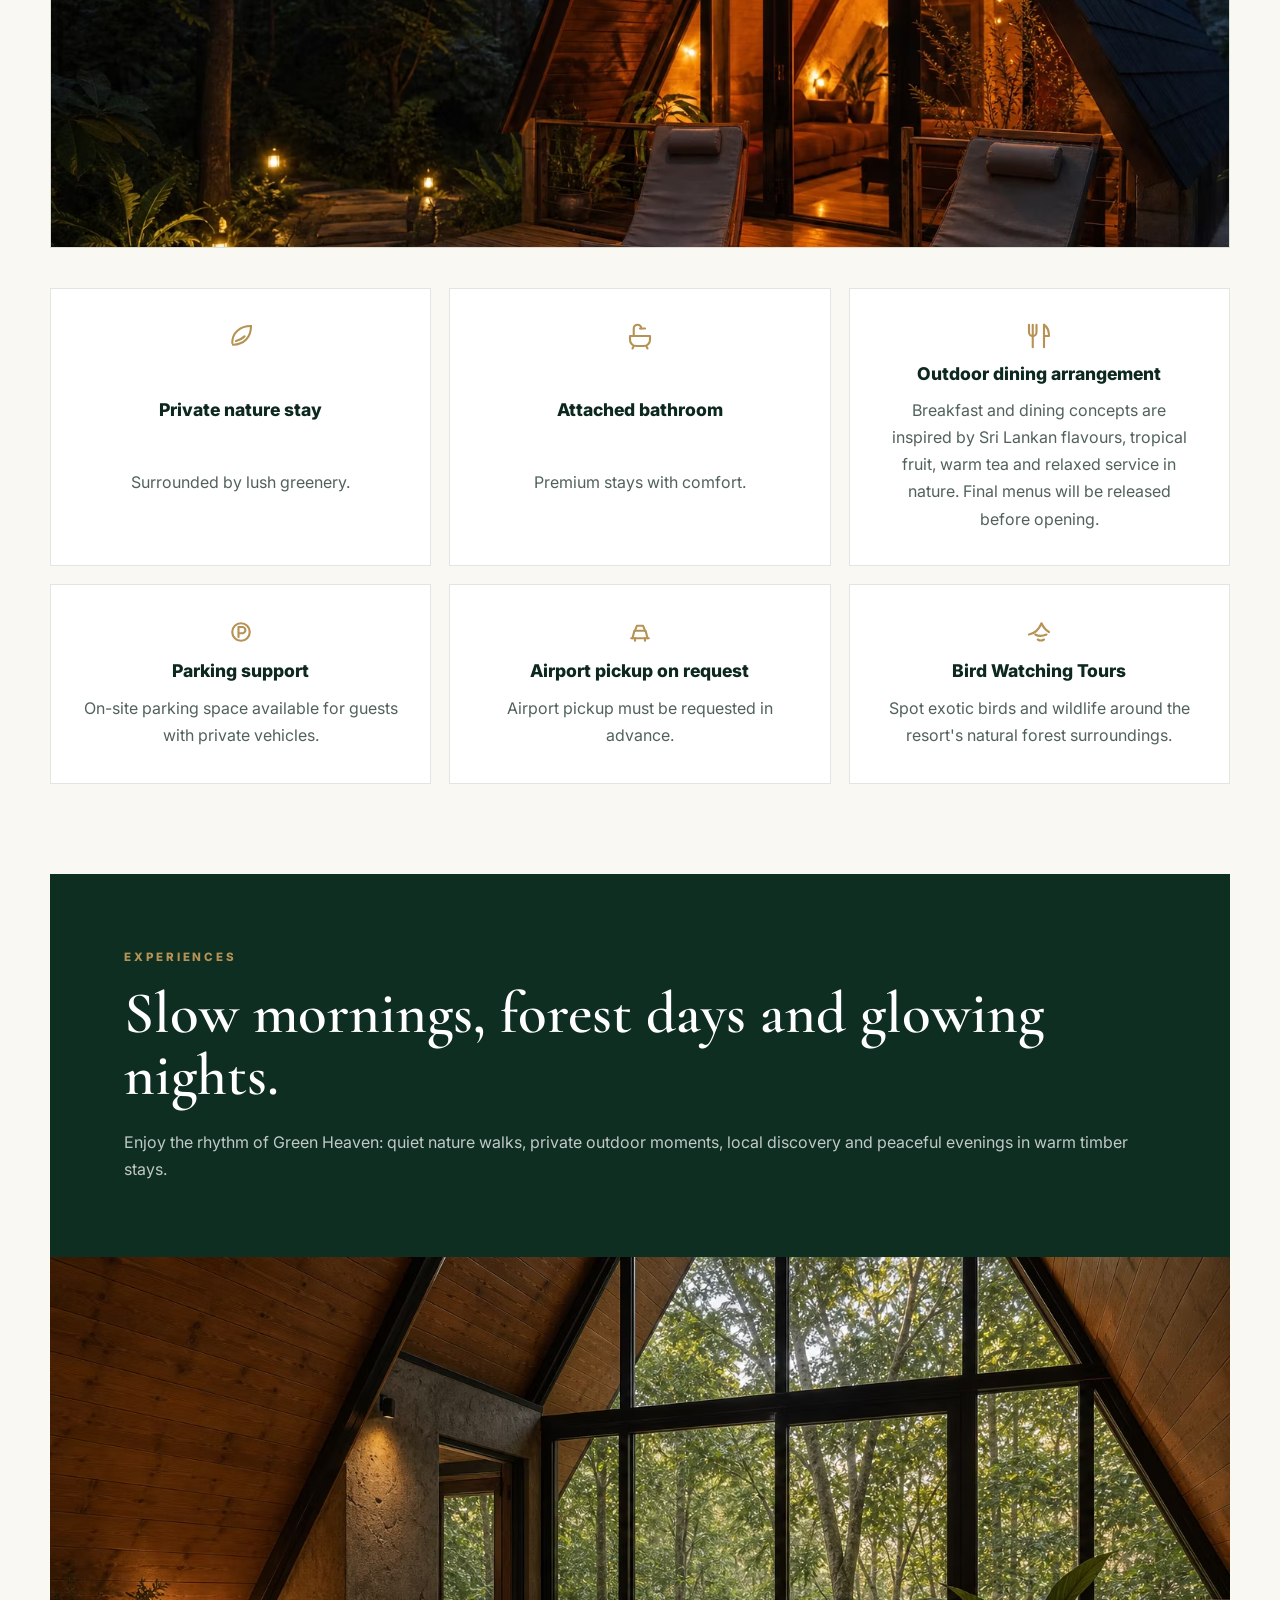
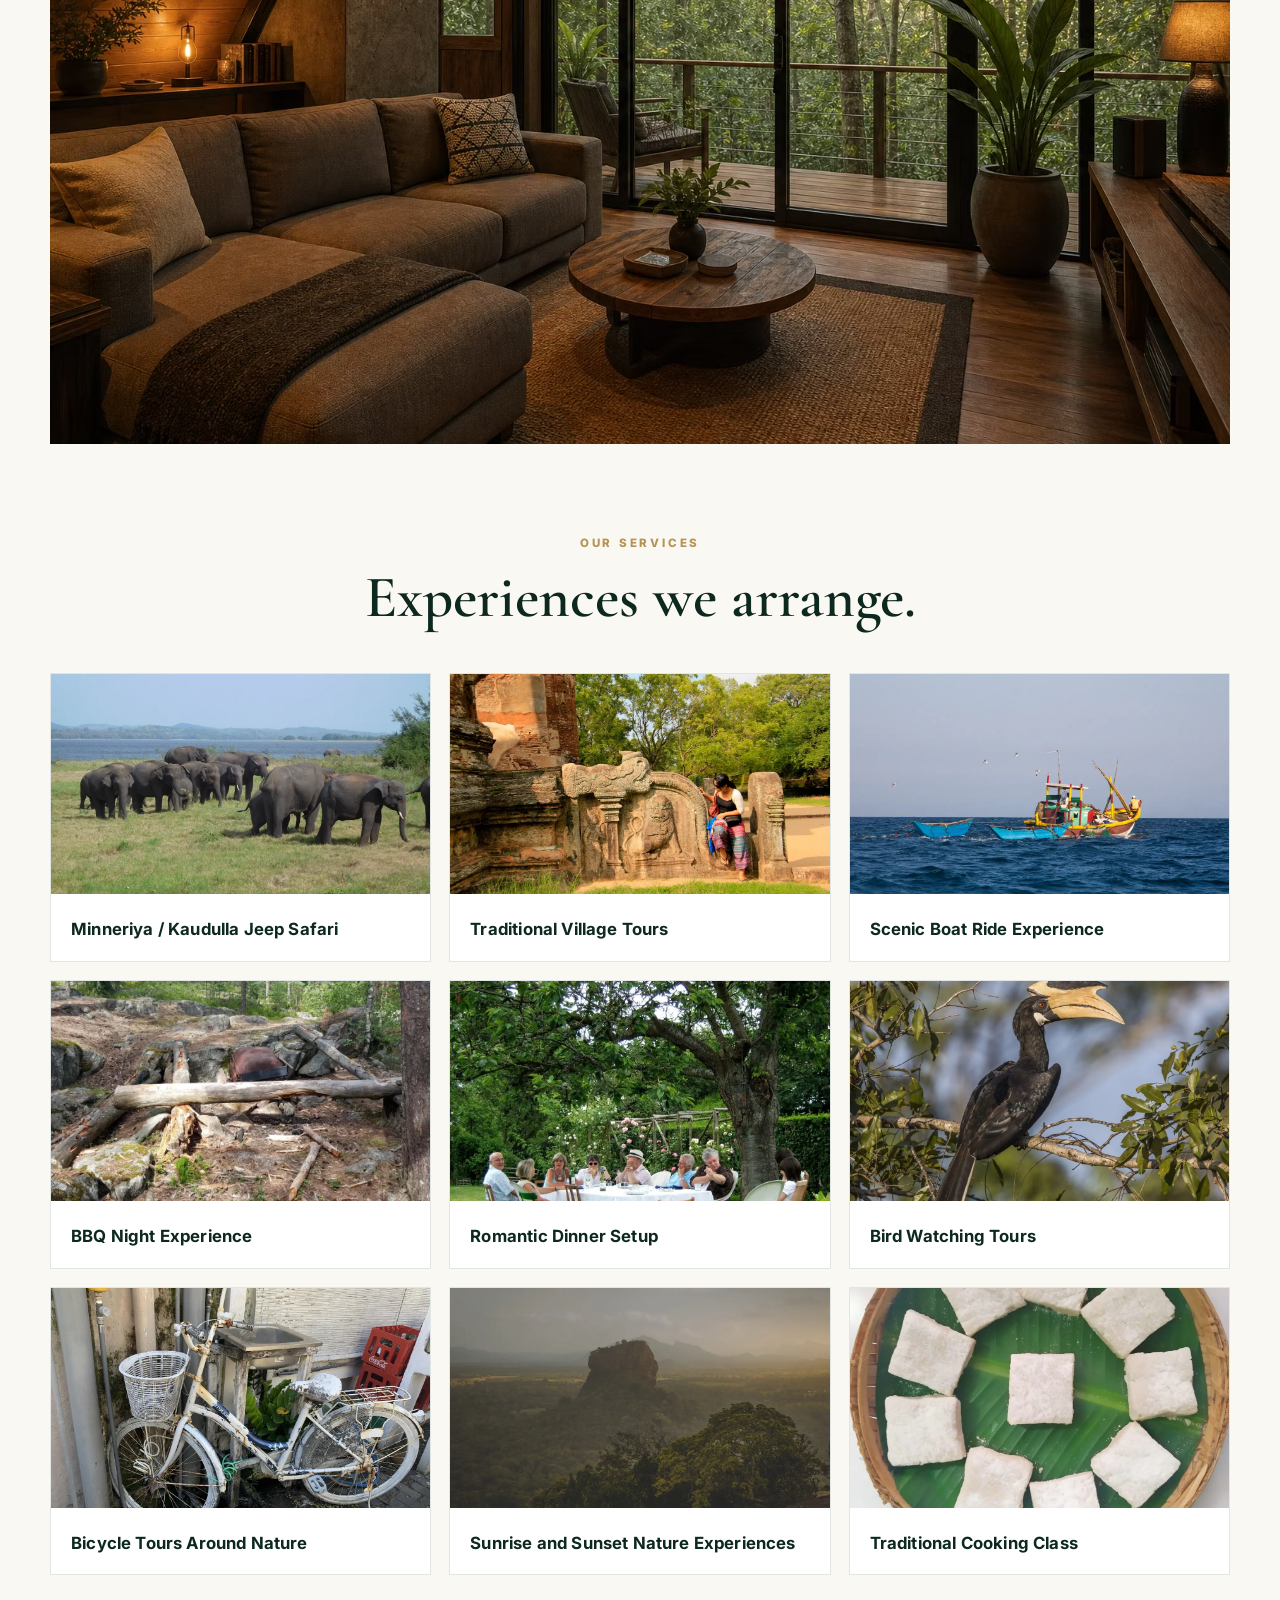
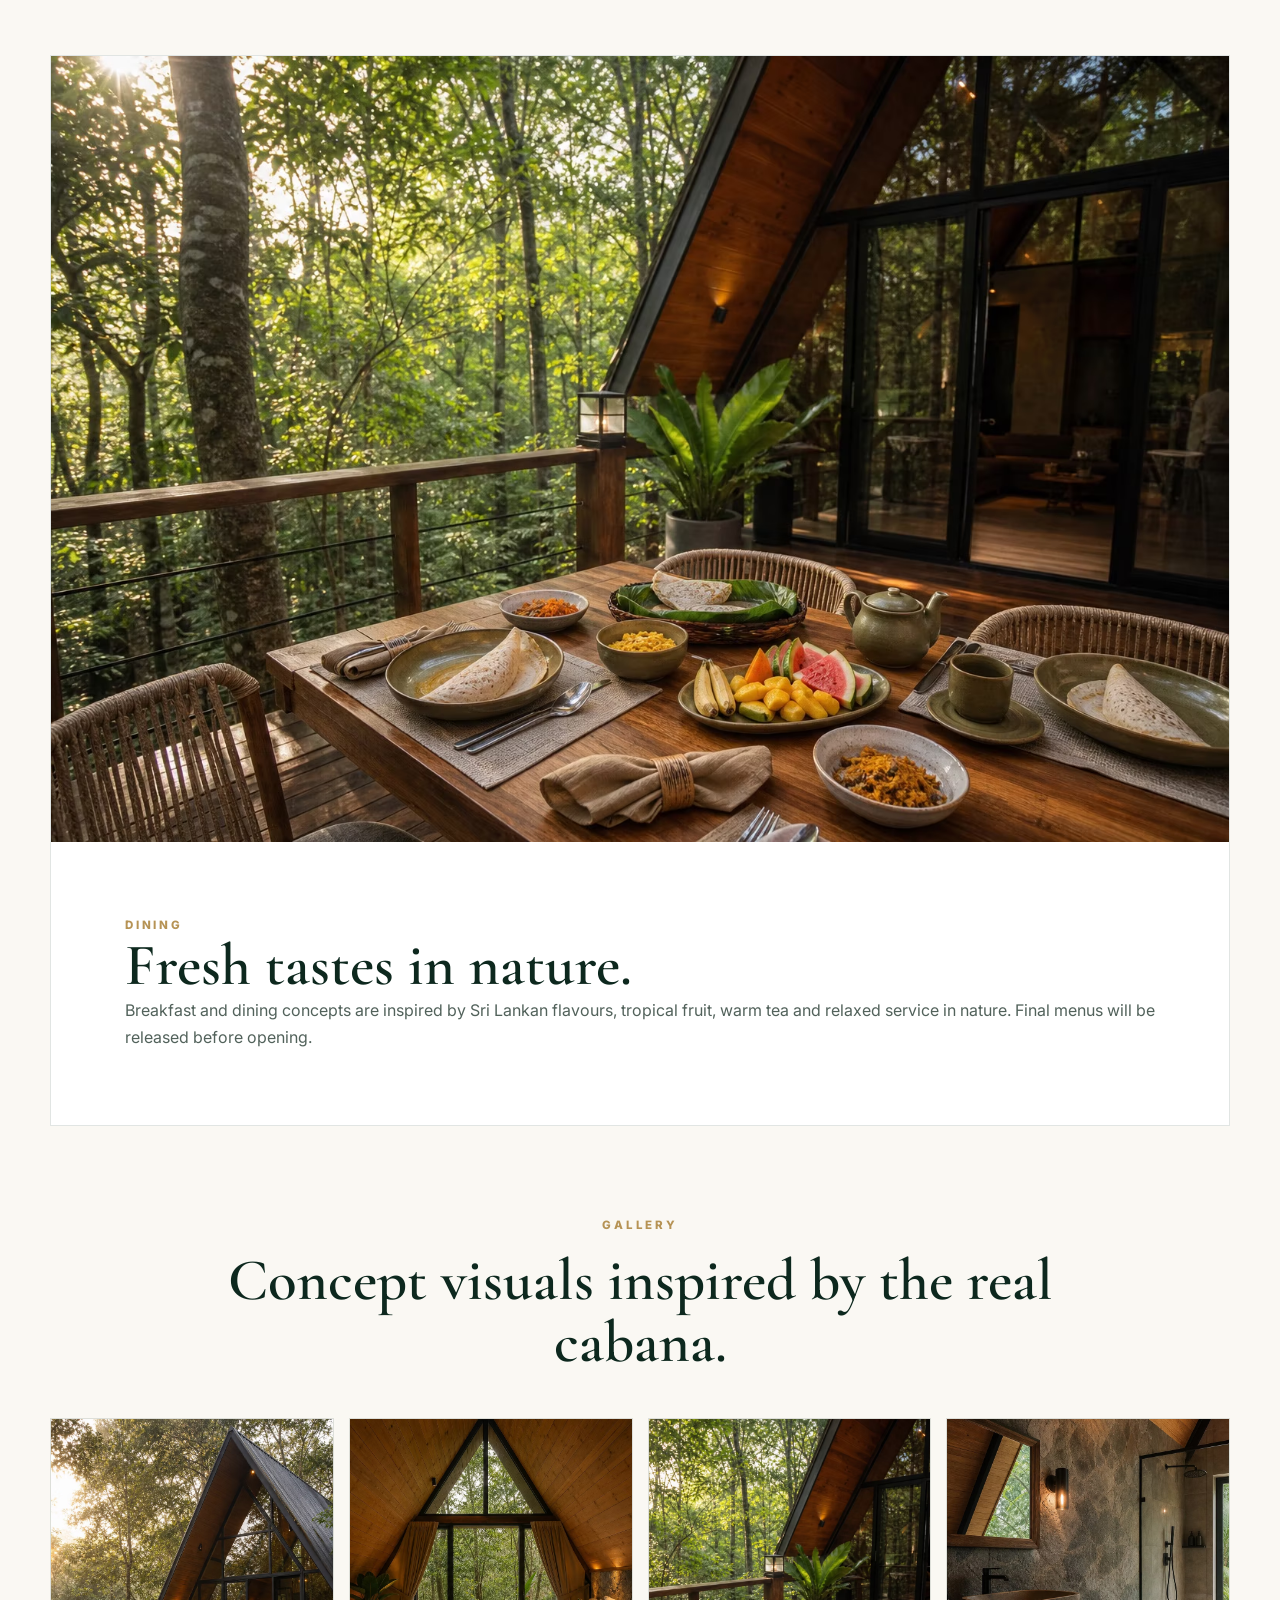
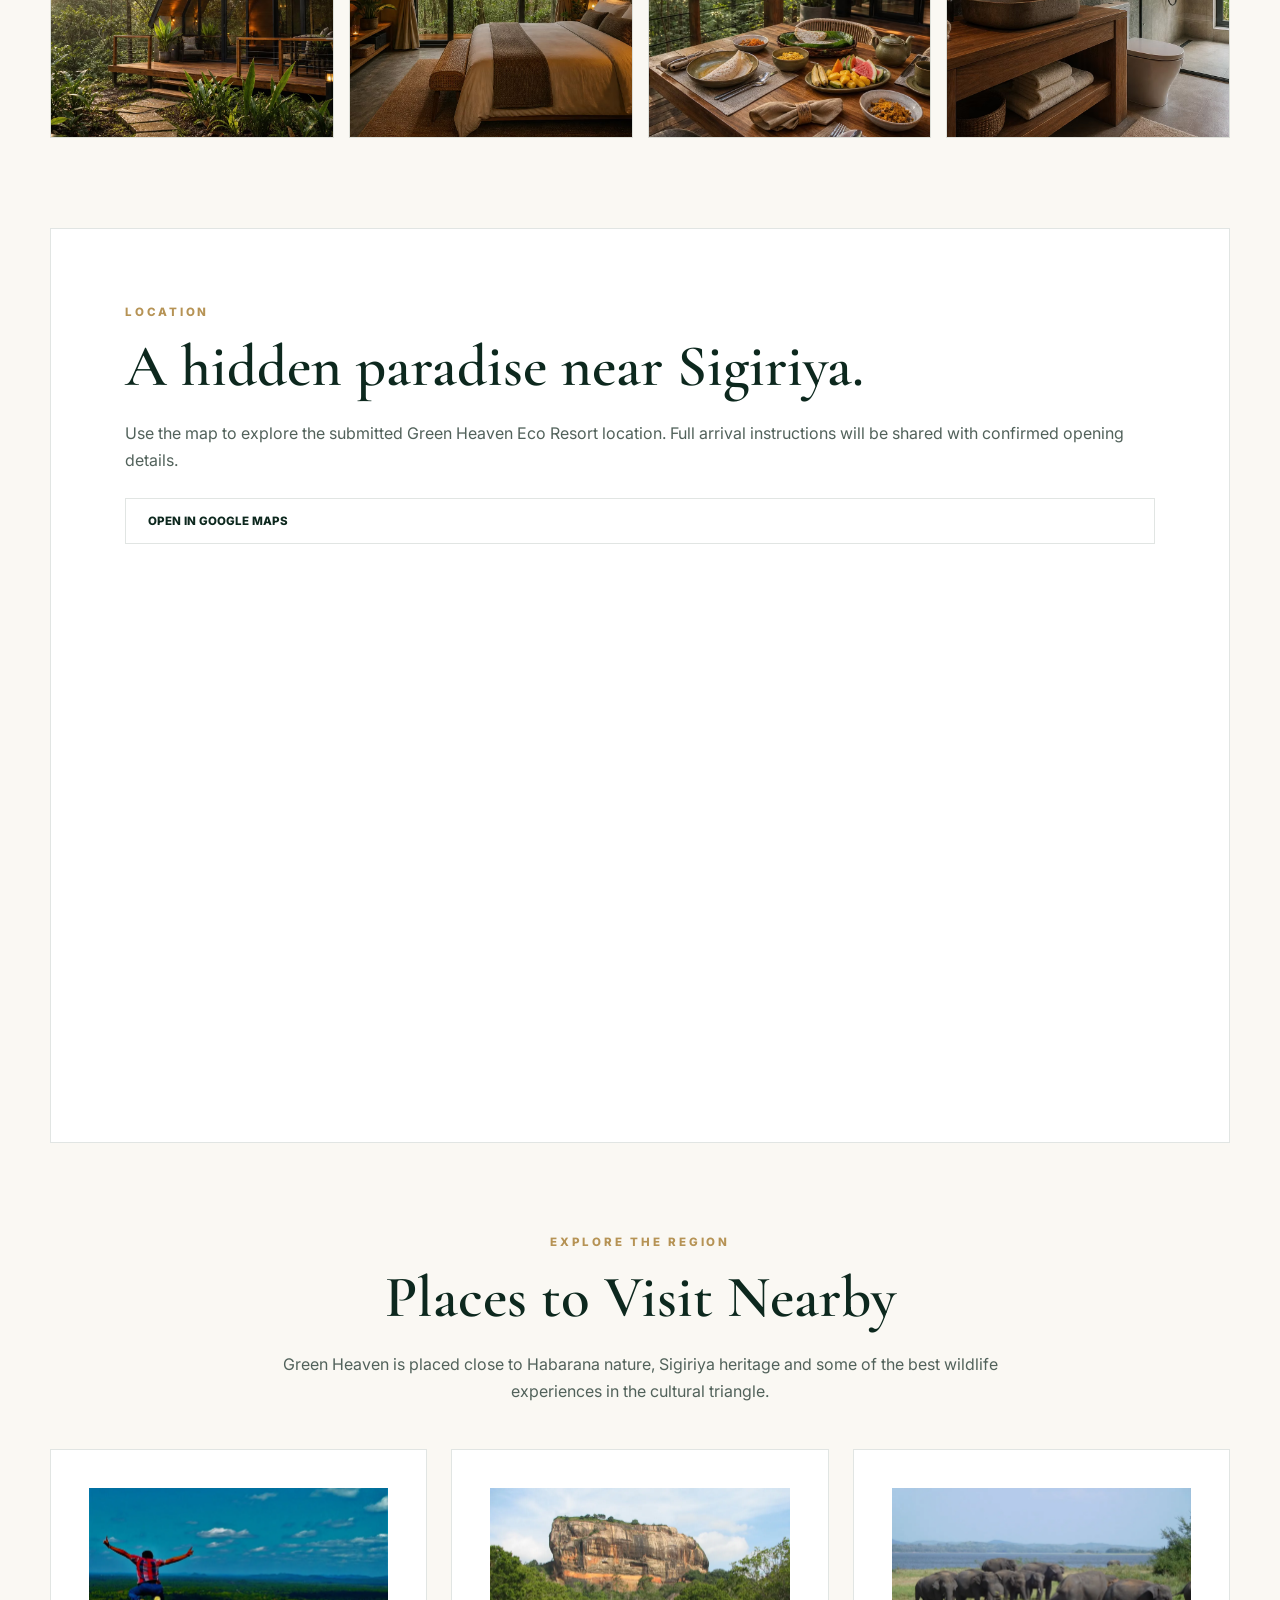
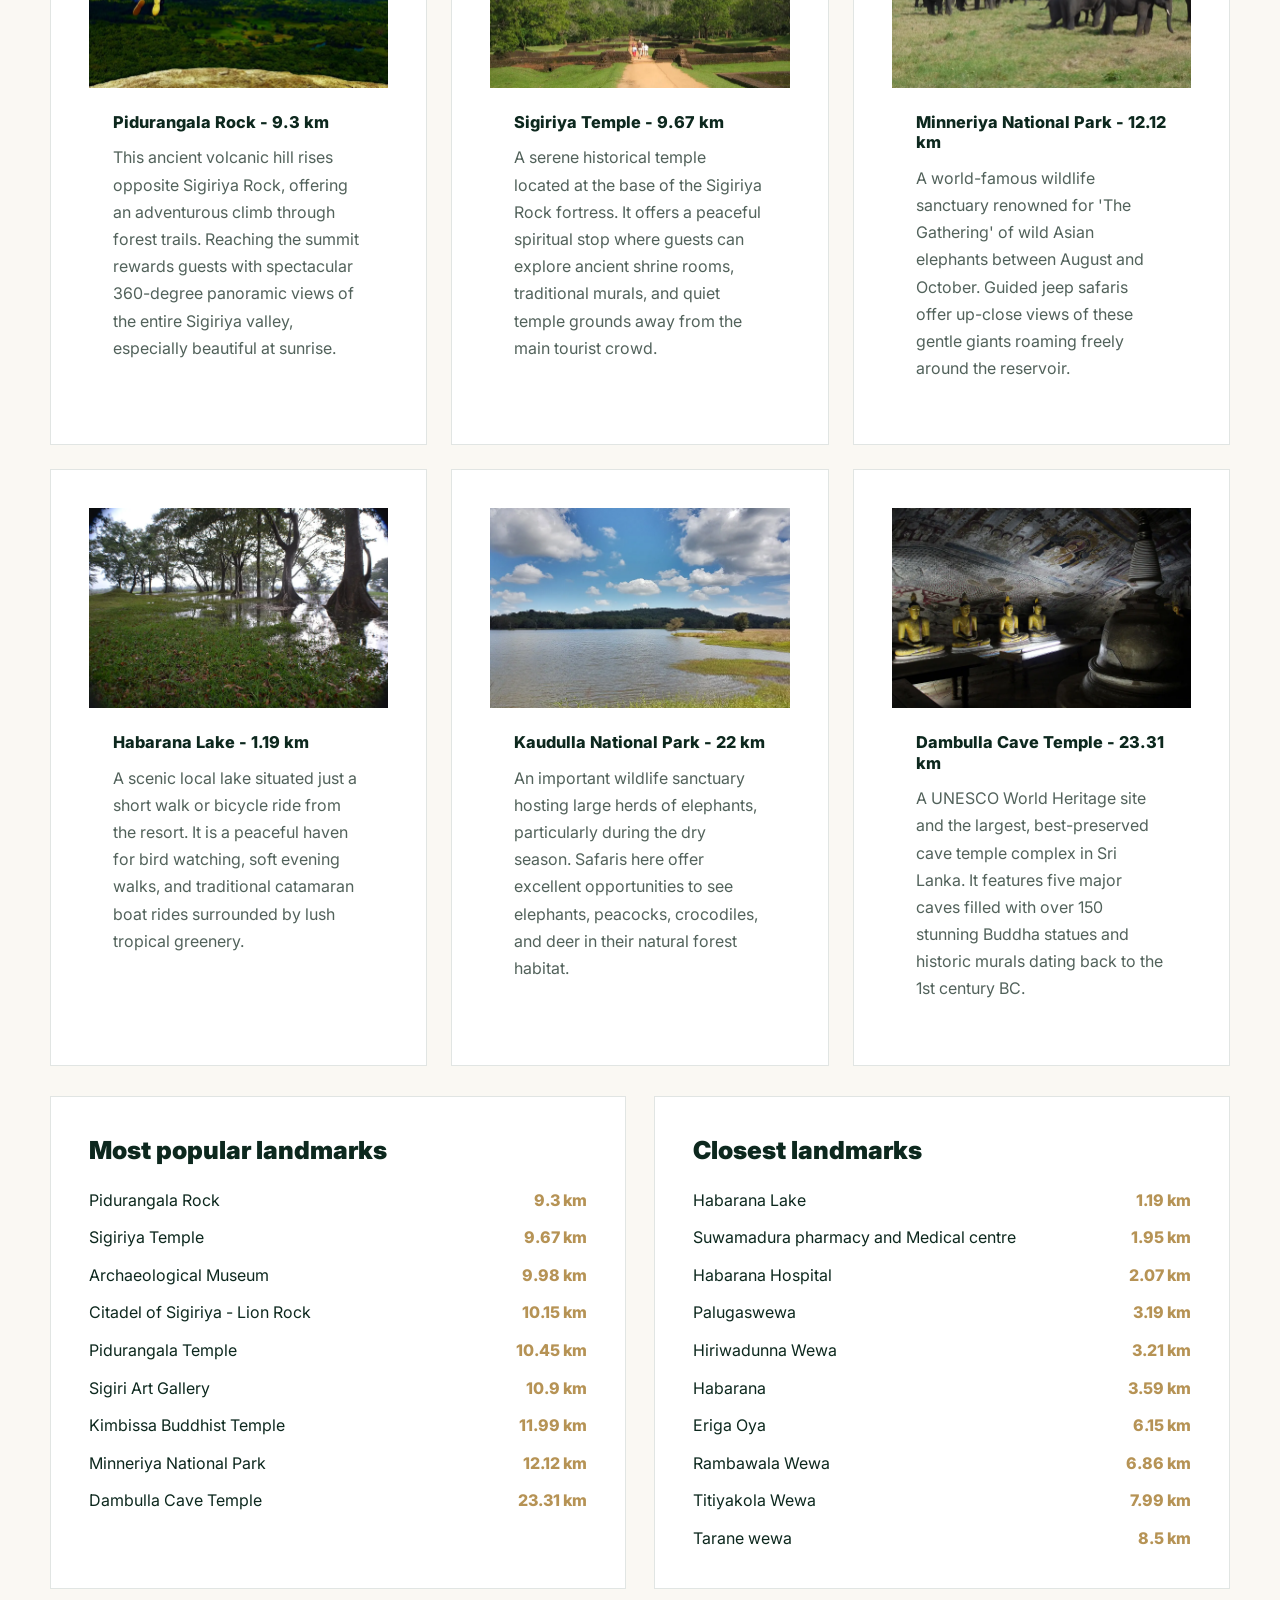
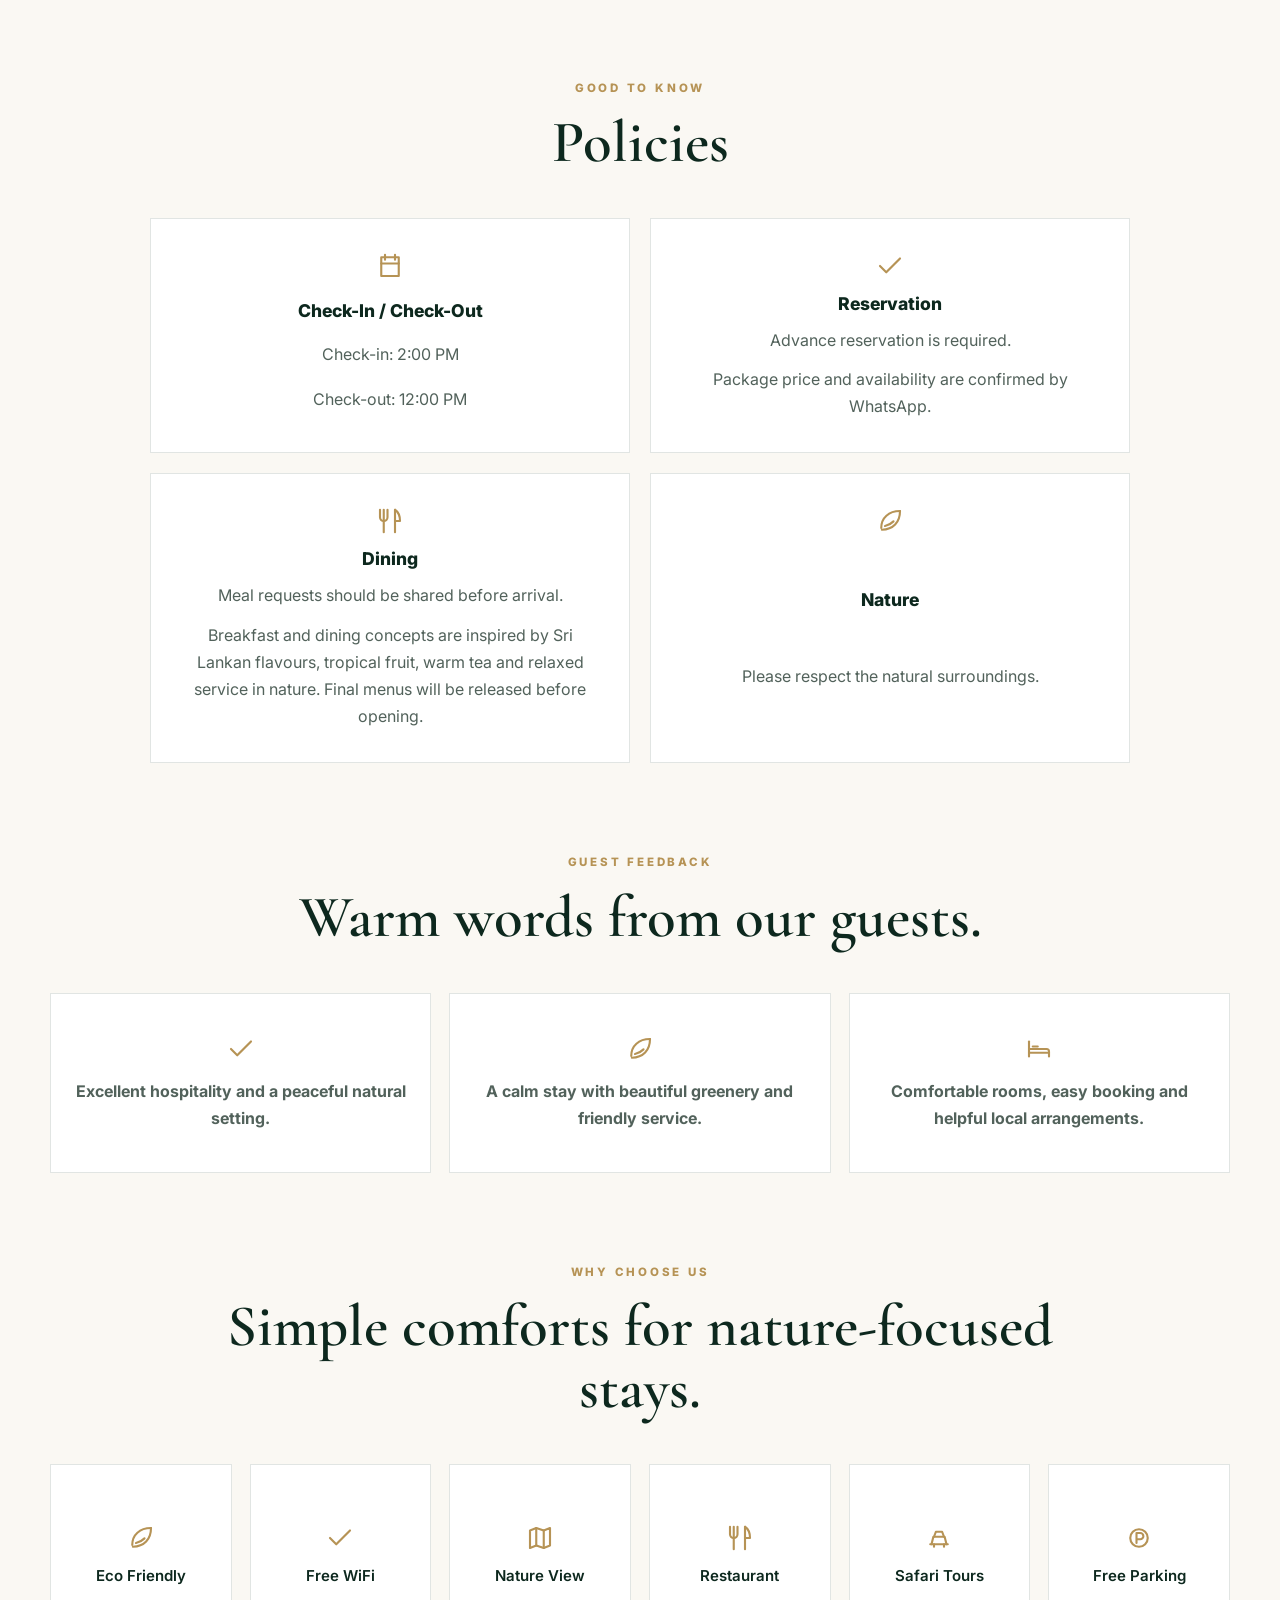
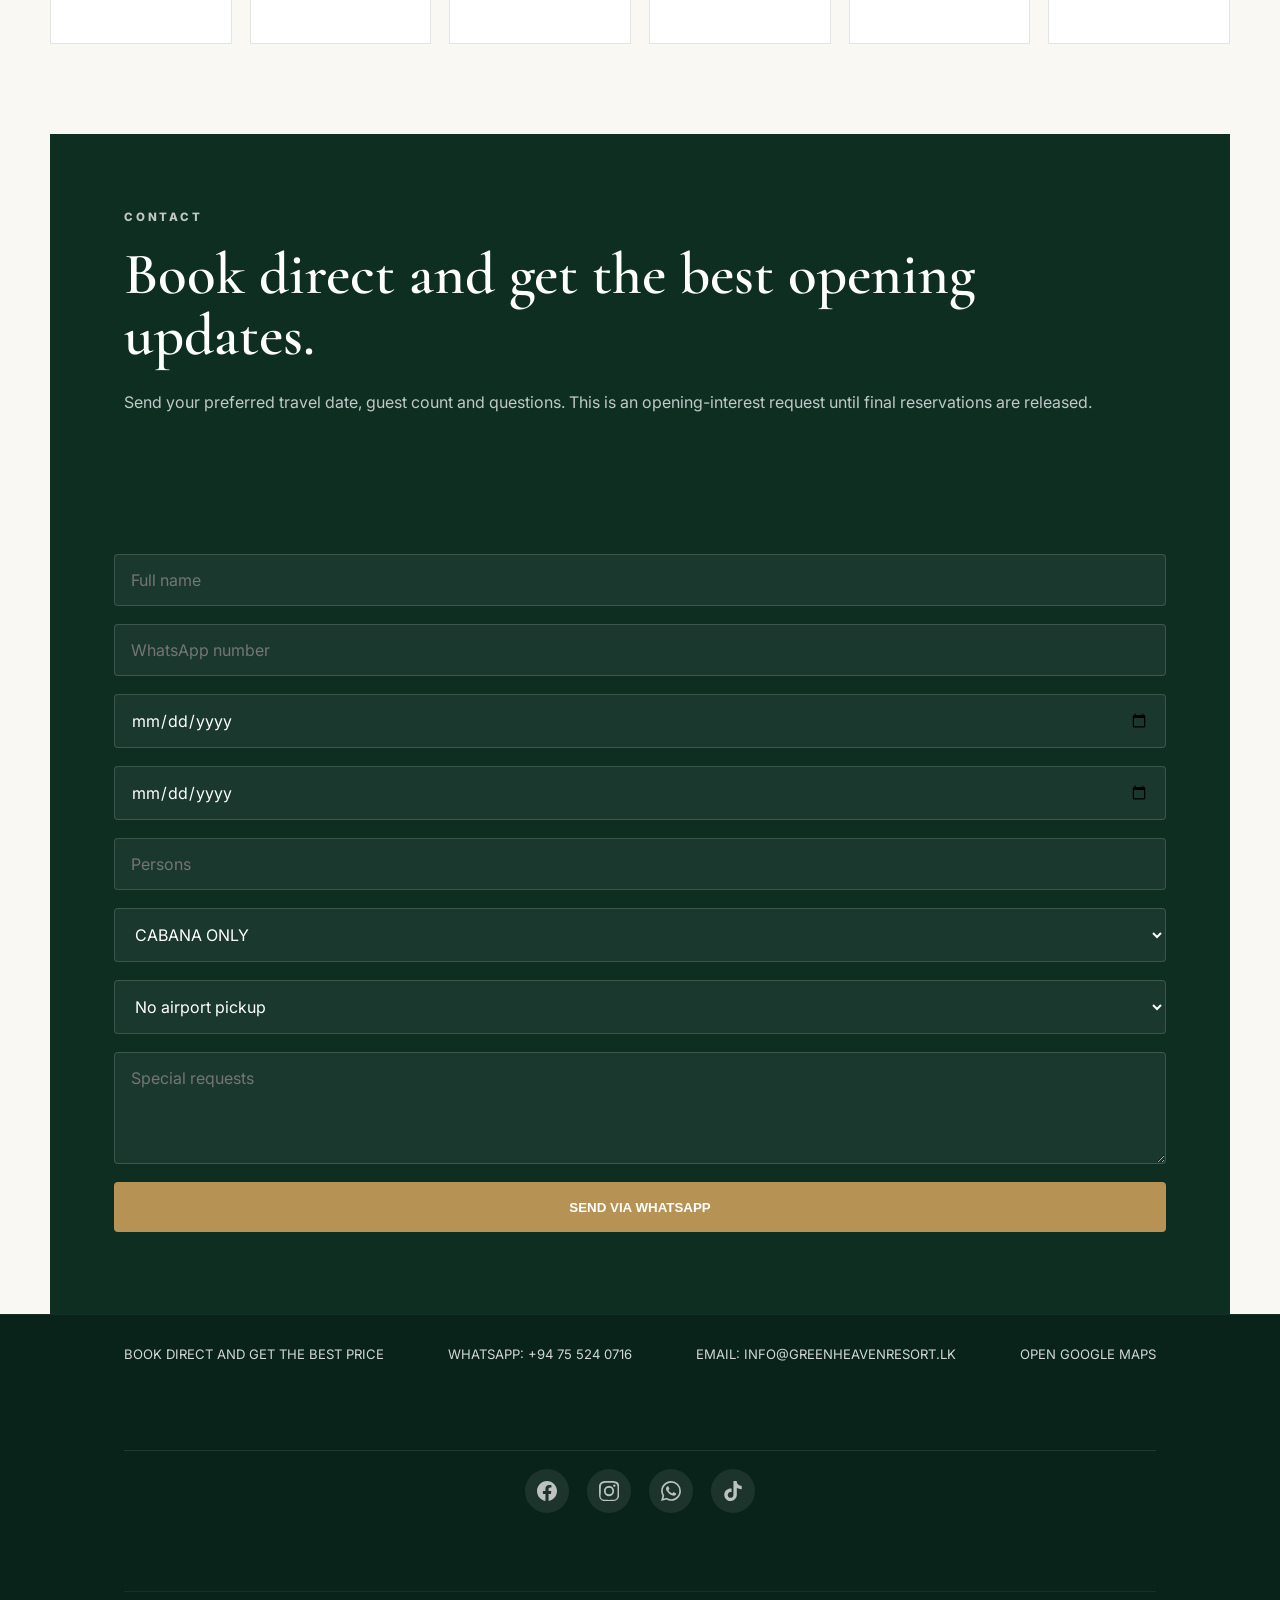
==== commit ae43f469: "Add files via upload" ====
--- a/index.html
+++ b/index.html
@@ -155,11 +155,11 @@
         <form class="booking-bar" id="booking">
           <label>
             <span data-i18n="form.name">Name</span>
-            <input type="text" name="name" placeholder="Full name" data-i18n-placeholder="placeholder.name" required />
+            <input type="text" name="name" required />
           </label>
           <label>
             <span data-i18n="form.phone">WhatsApp number</span>
-            <input type="tel" name="phone" placeholder="+94 77 123 4567" required />
+            <input type="tel" name="phone" required />
           </label>
           <label>
             <span data-i18n="form.checkin">Check-in Date</span>
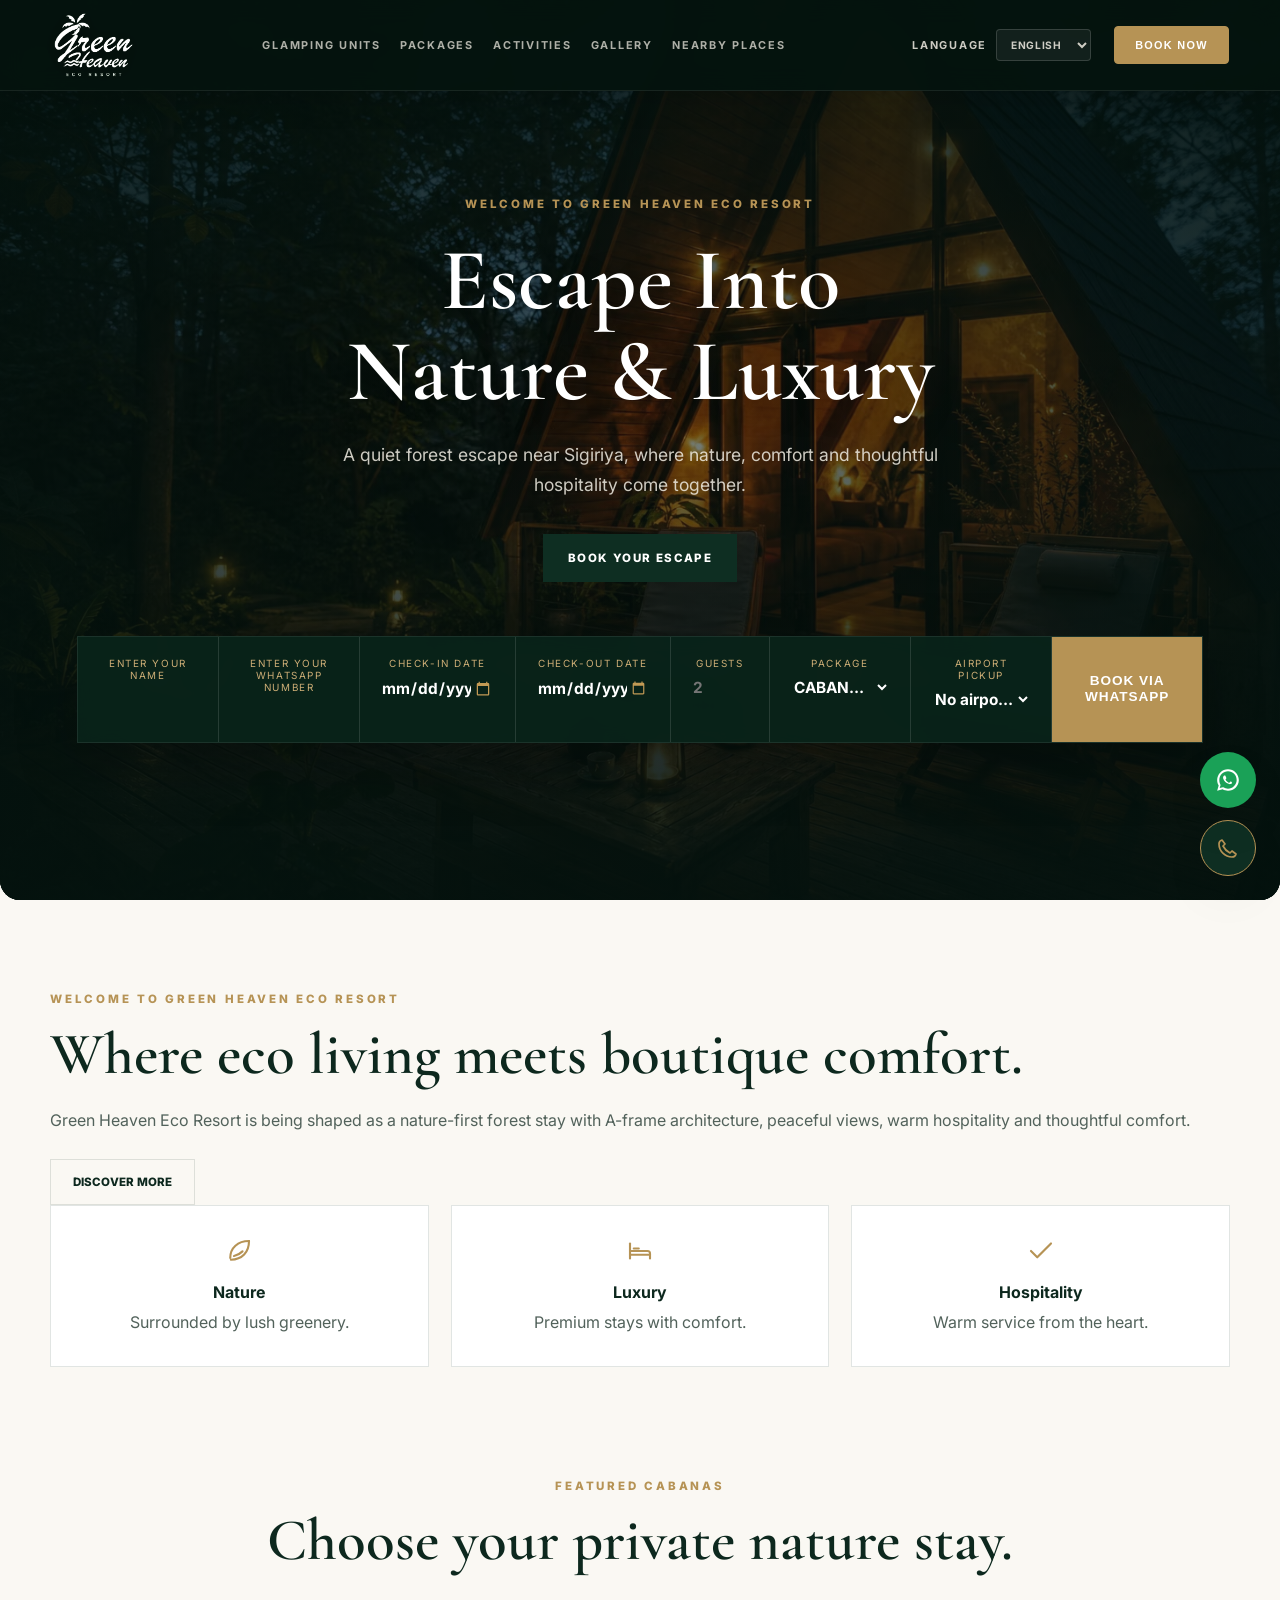
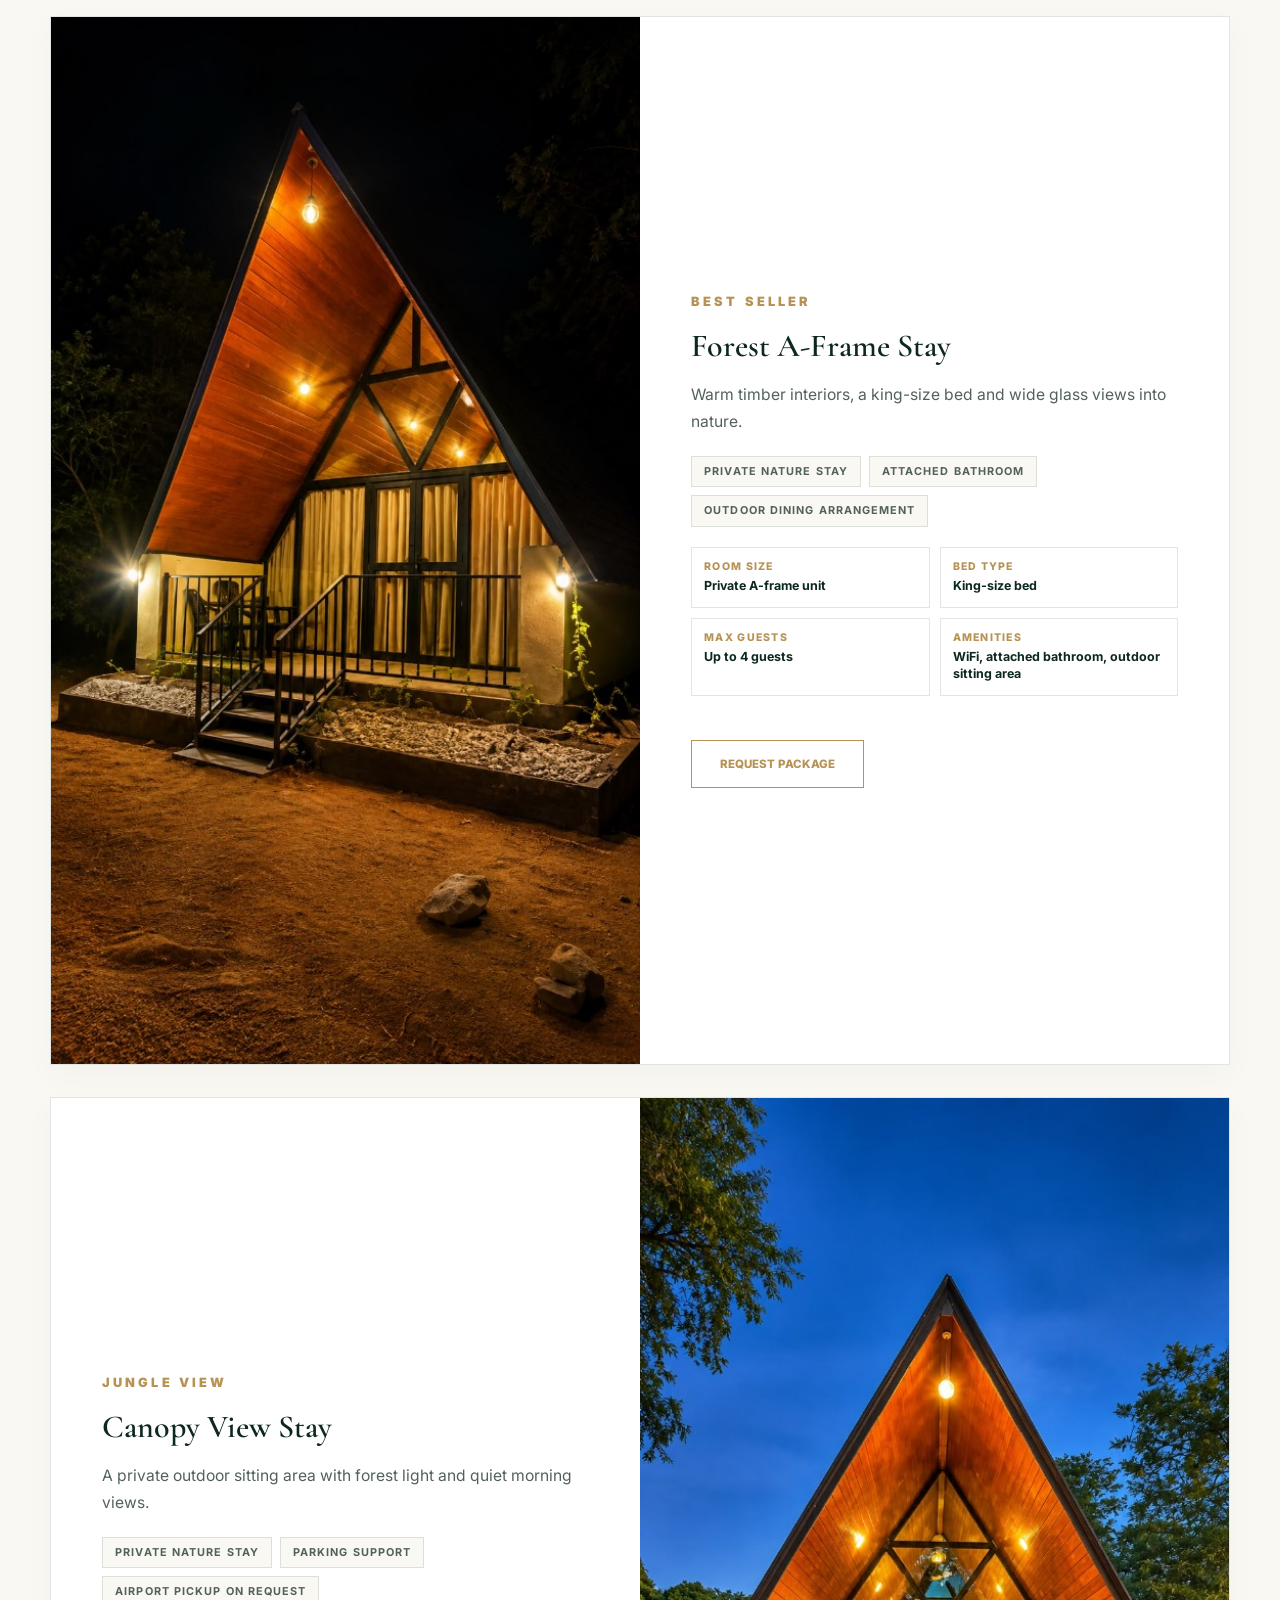
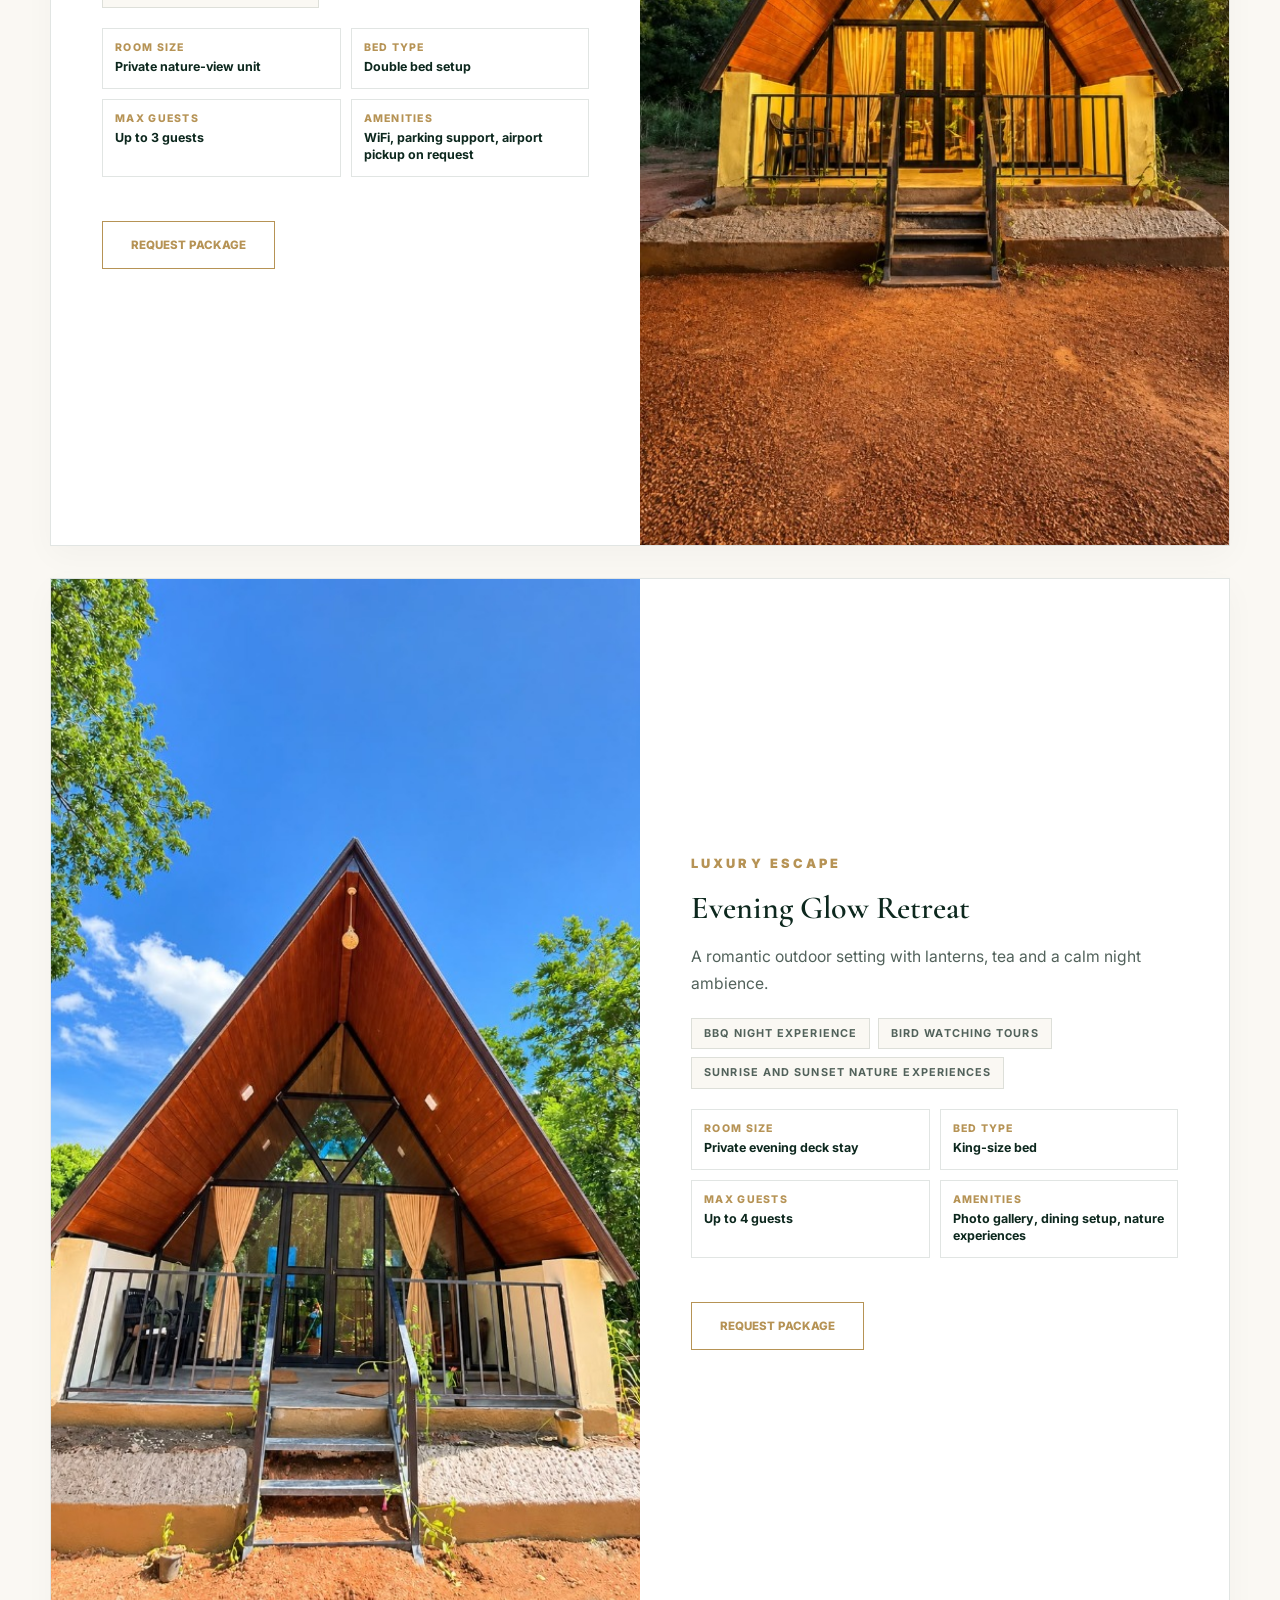
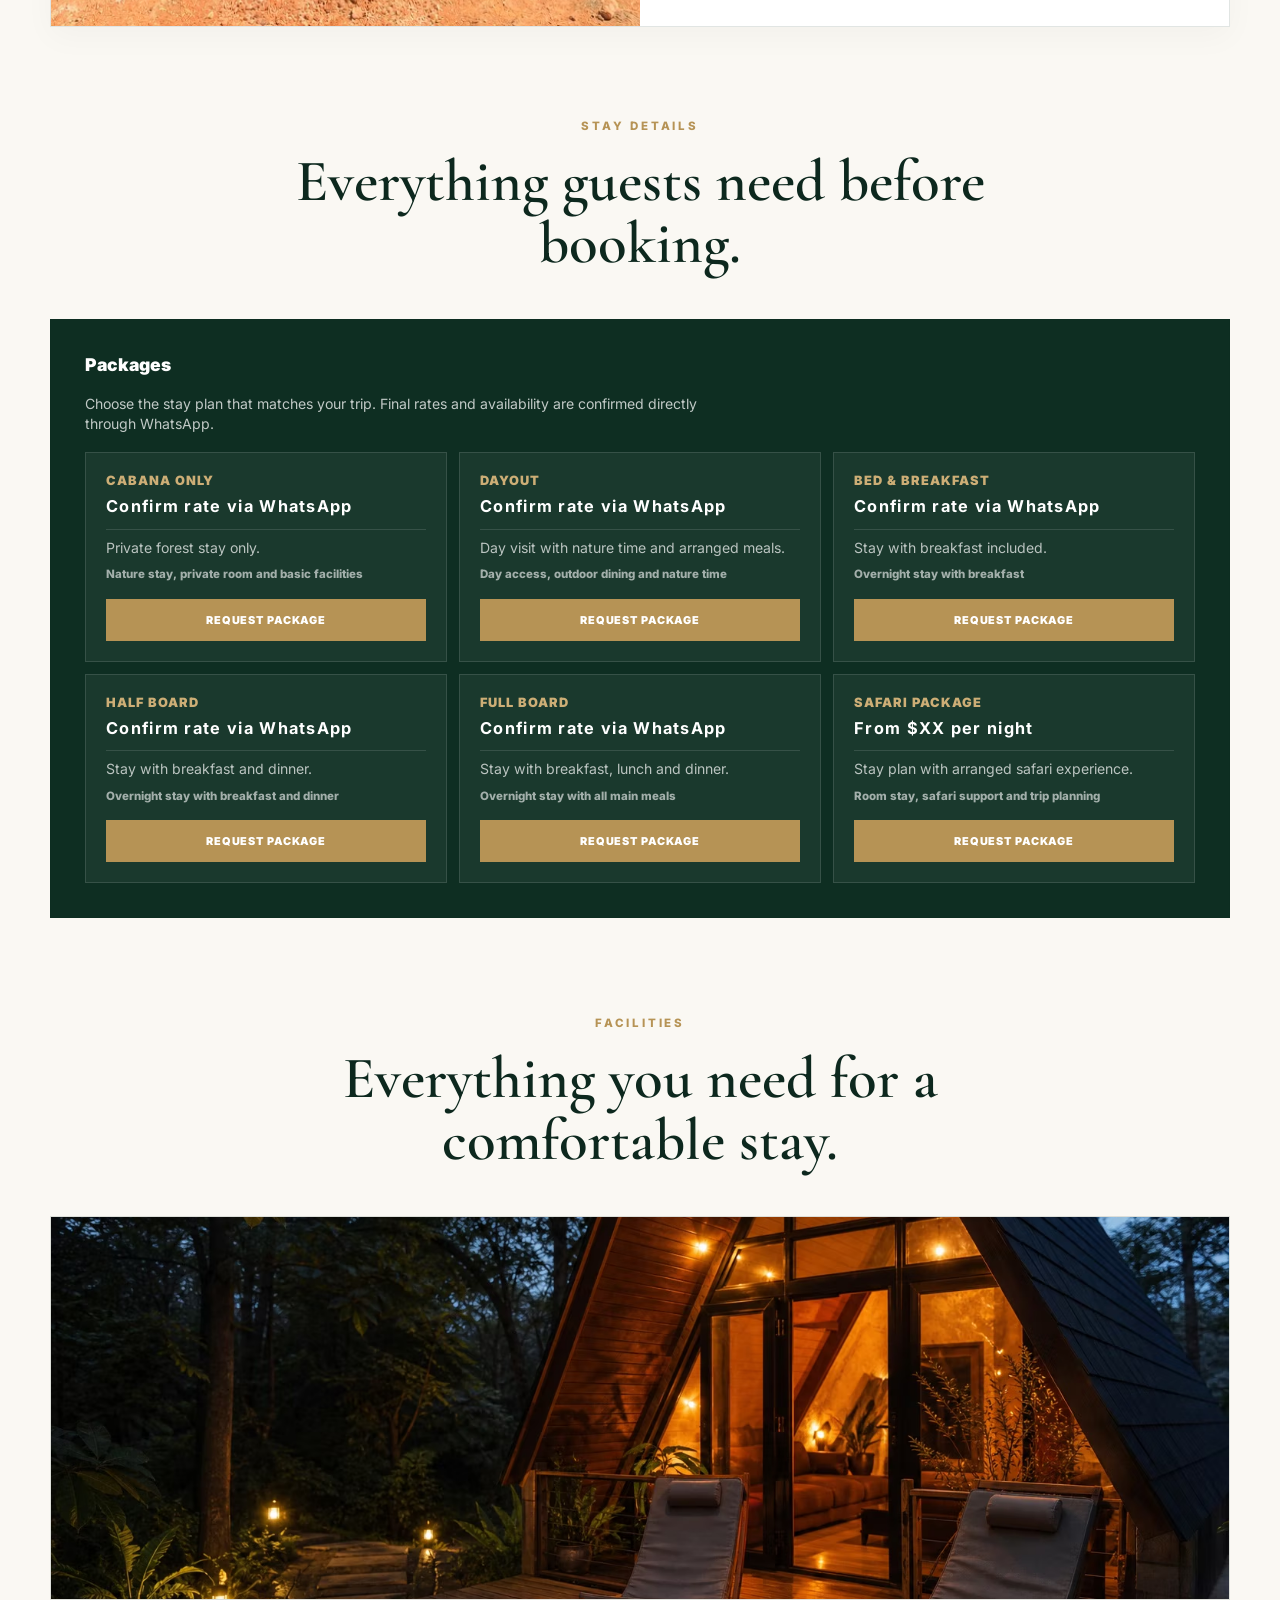
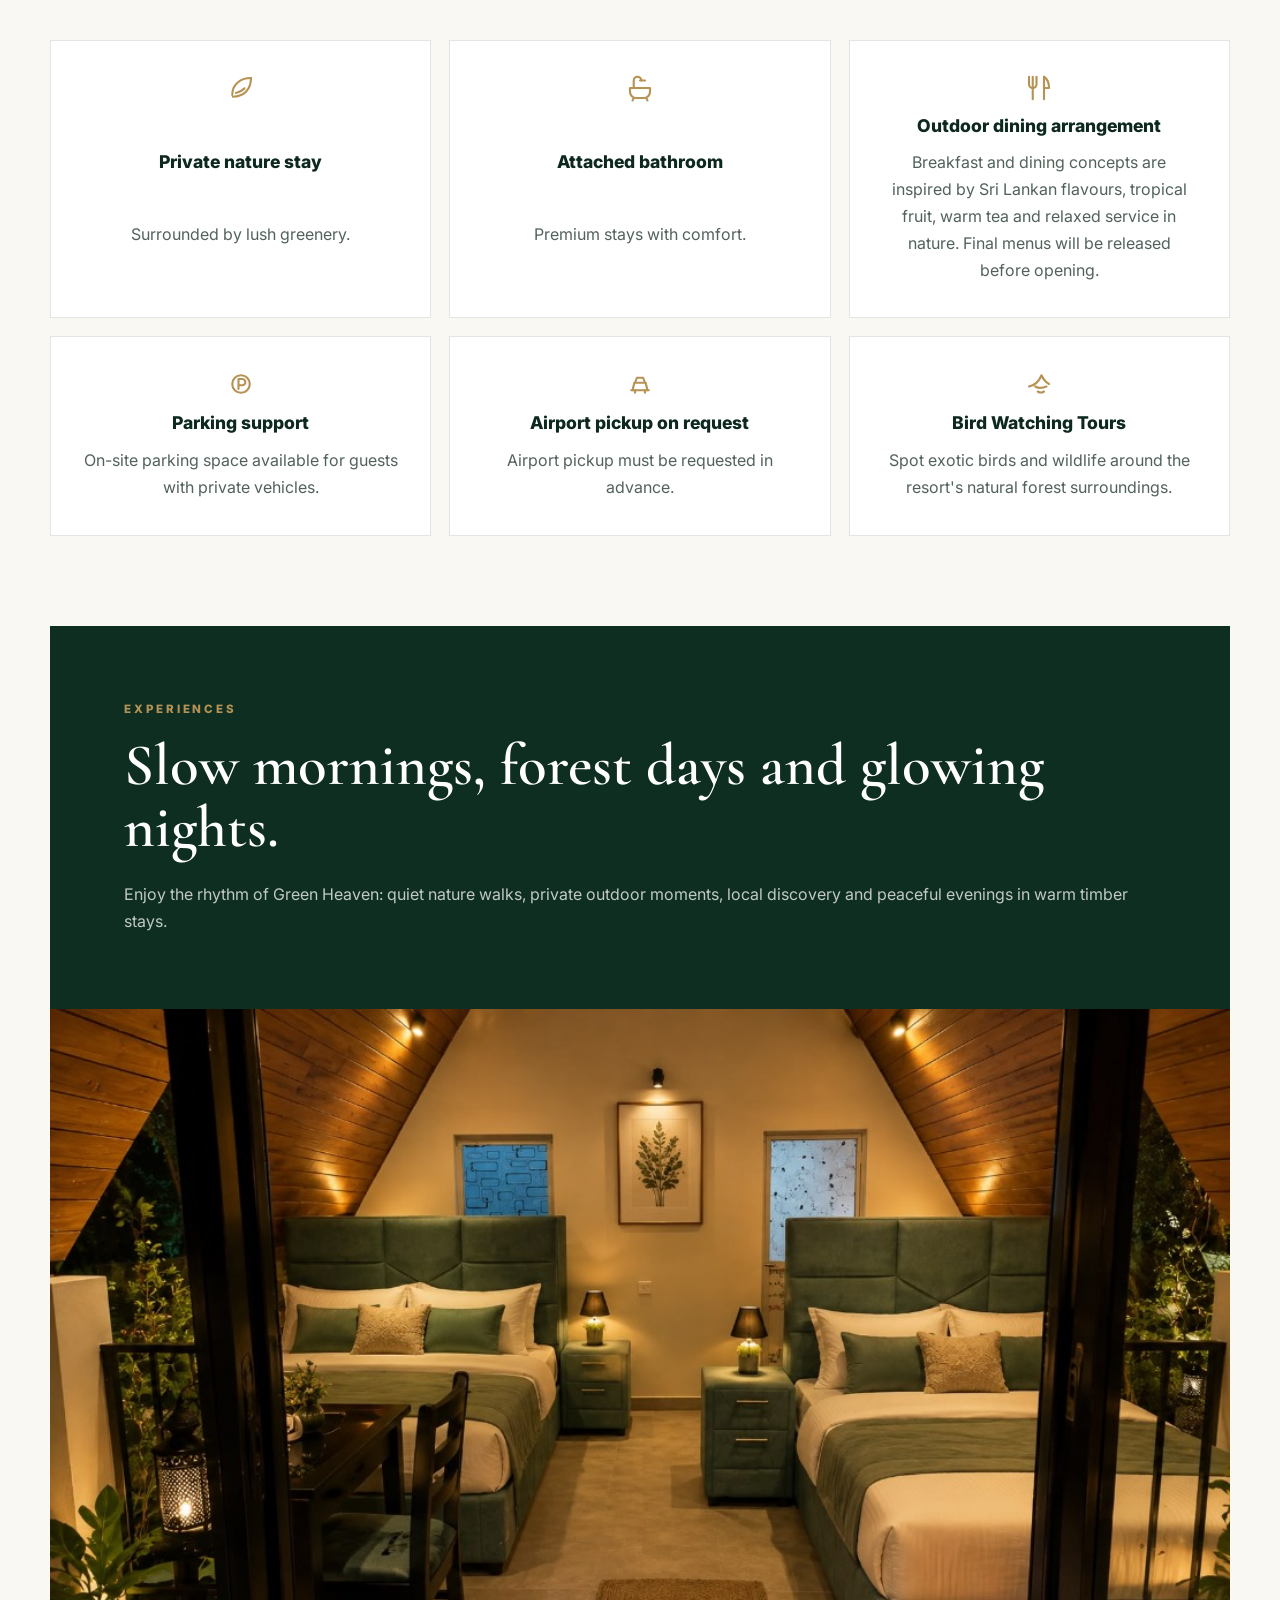
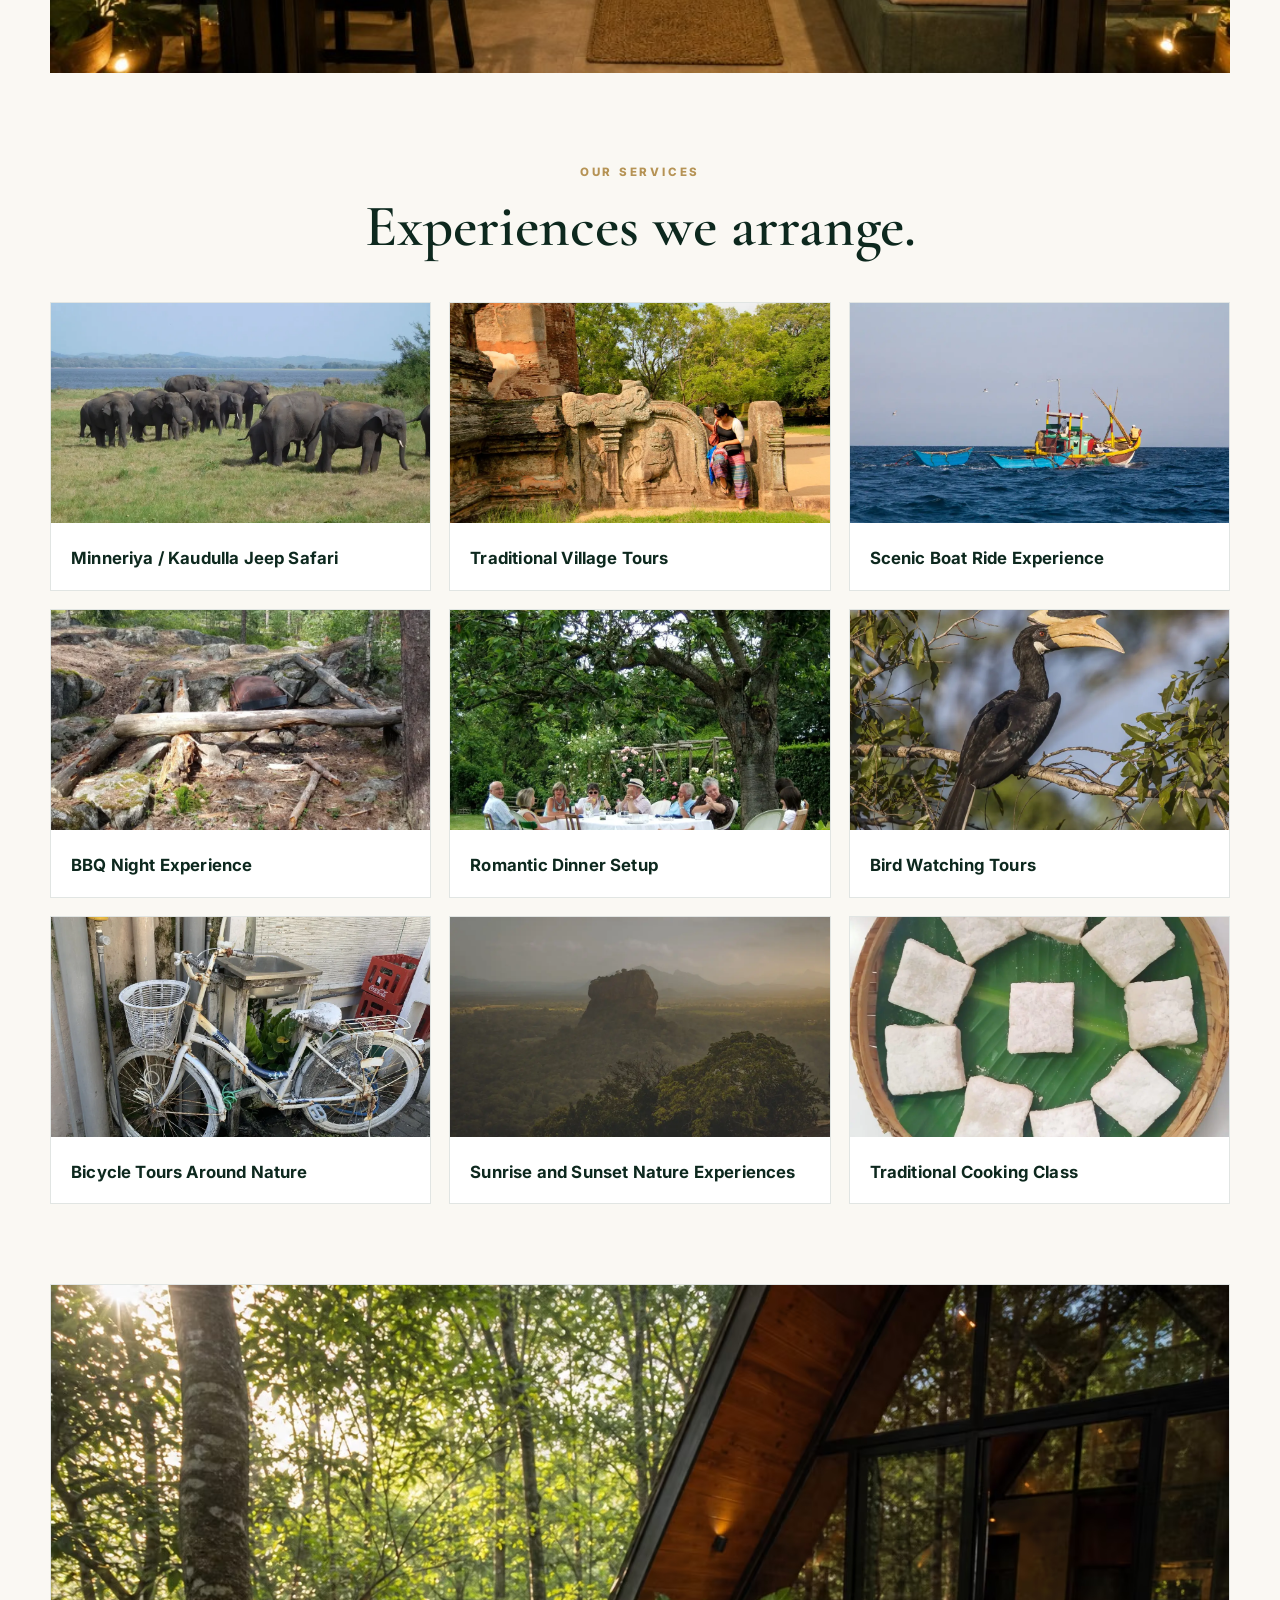
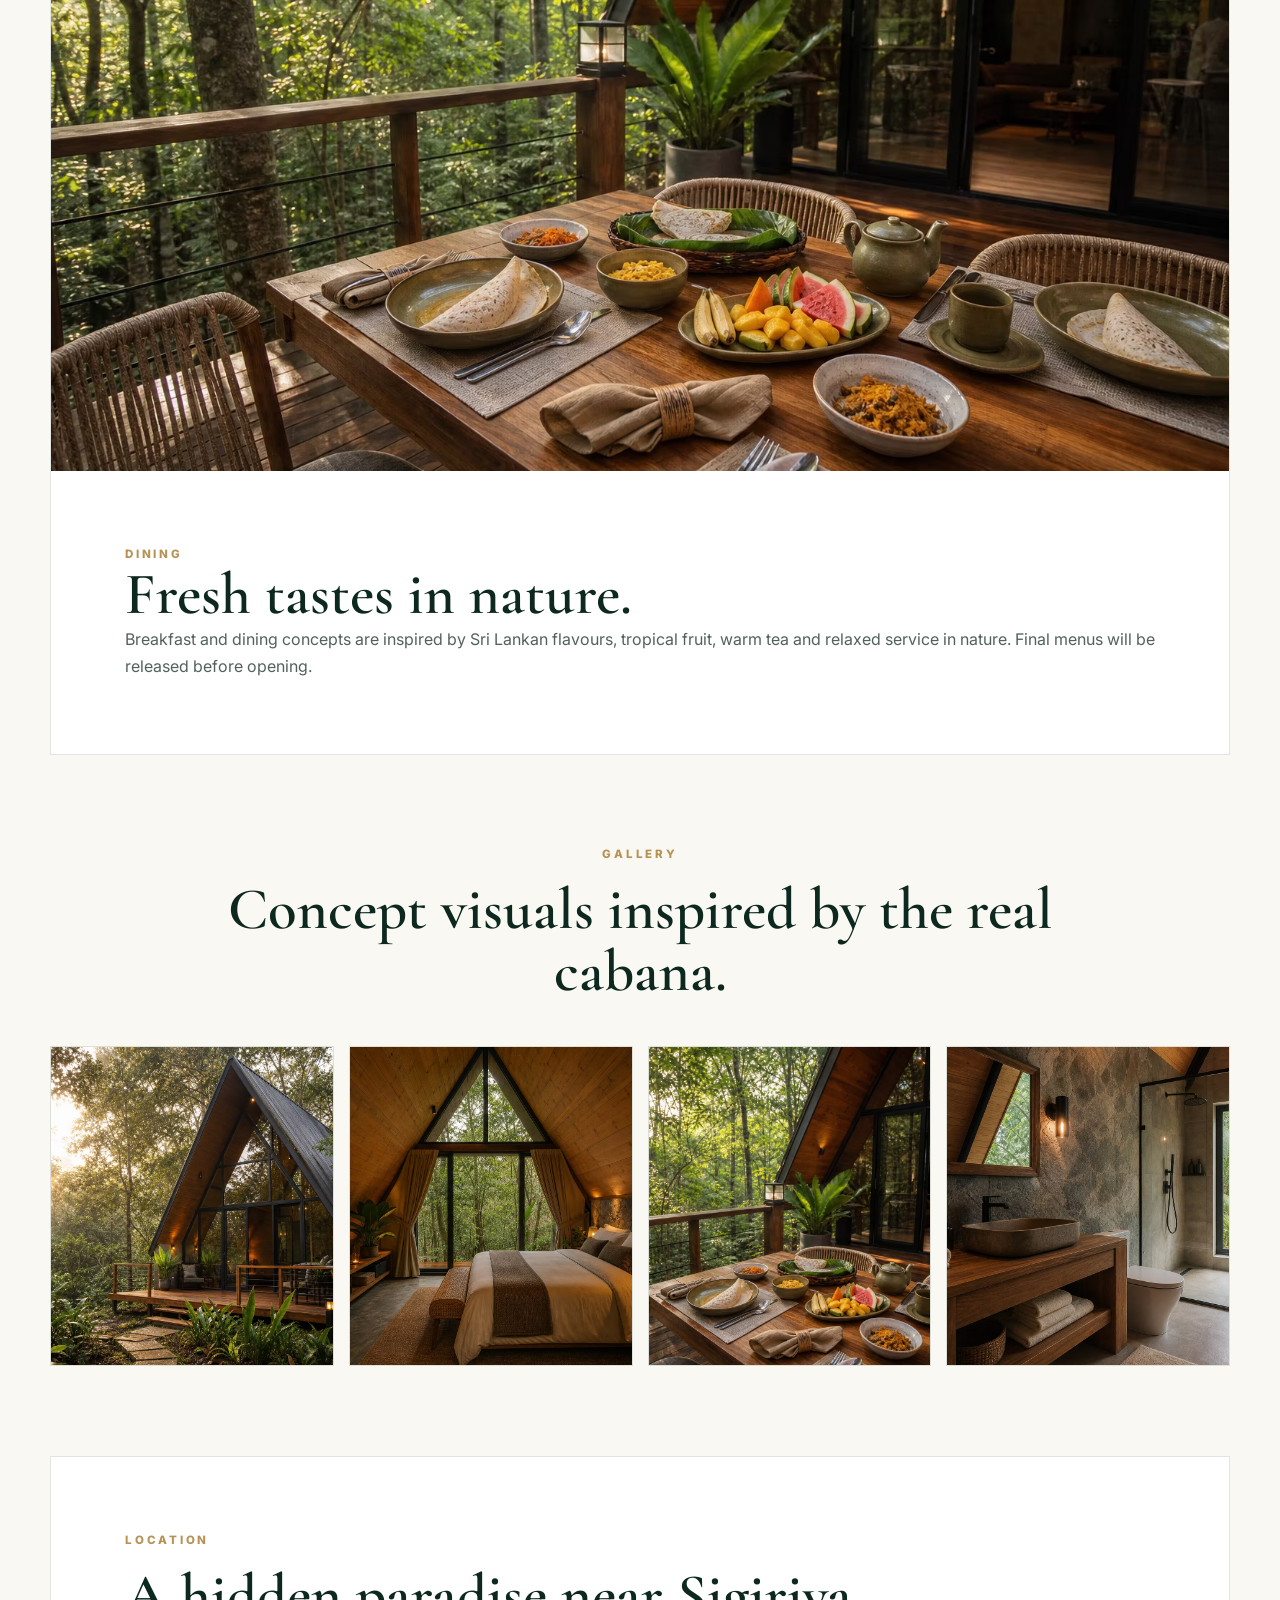
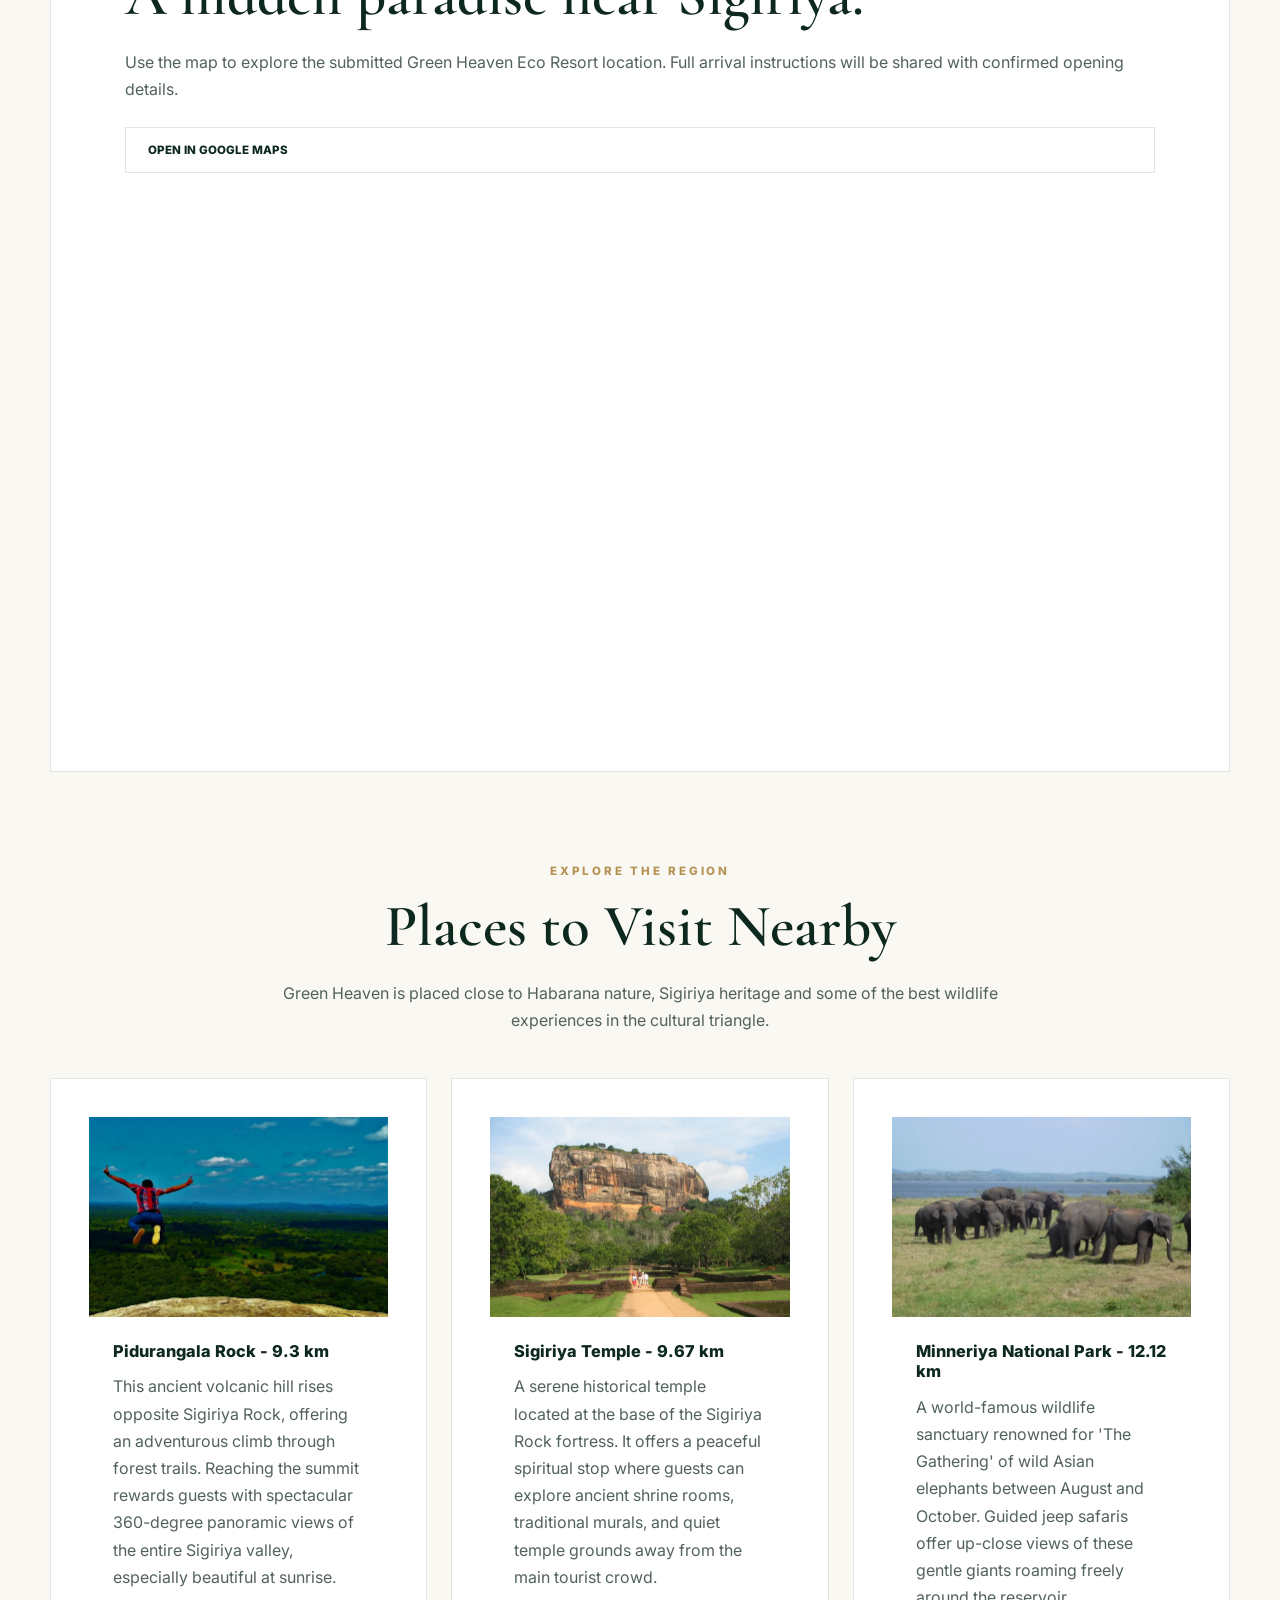
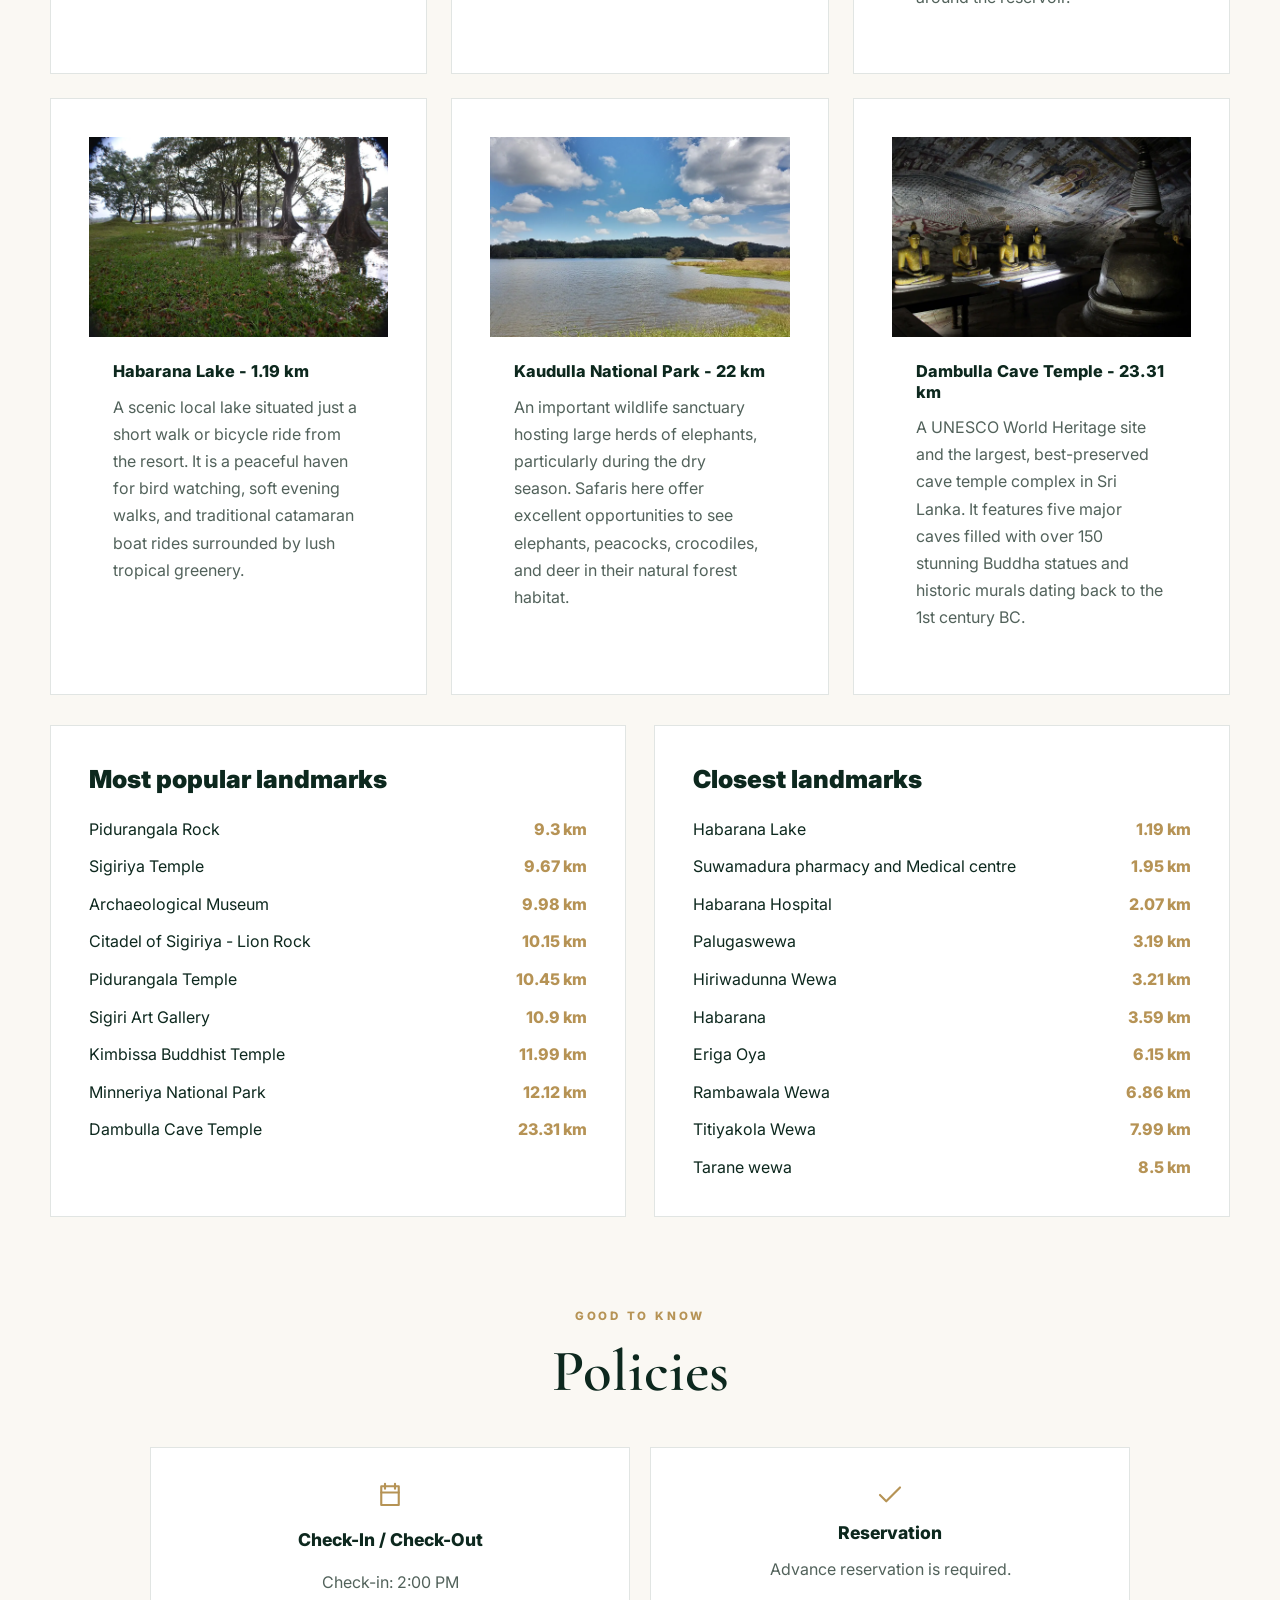
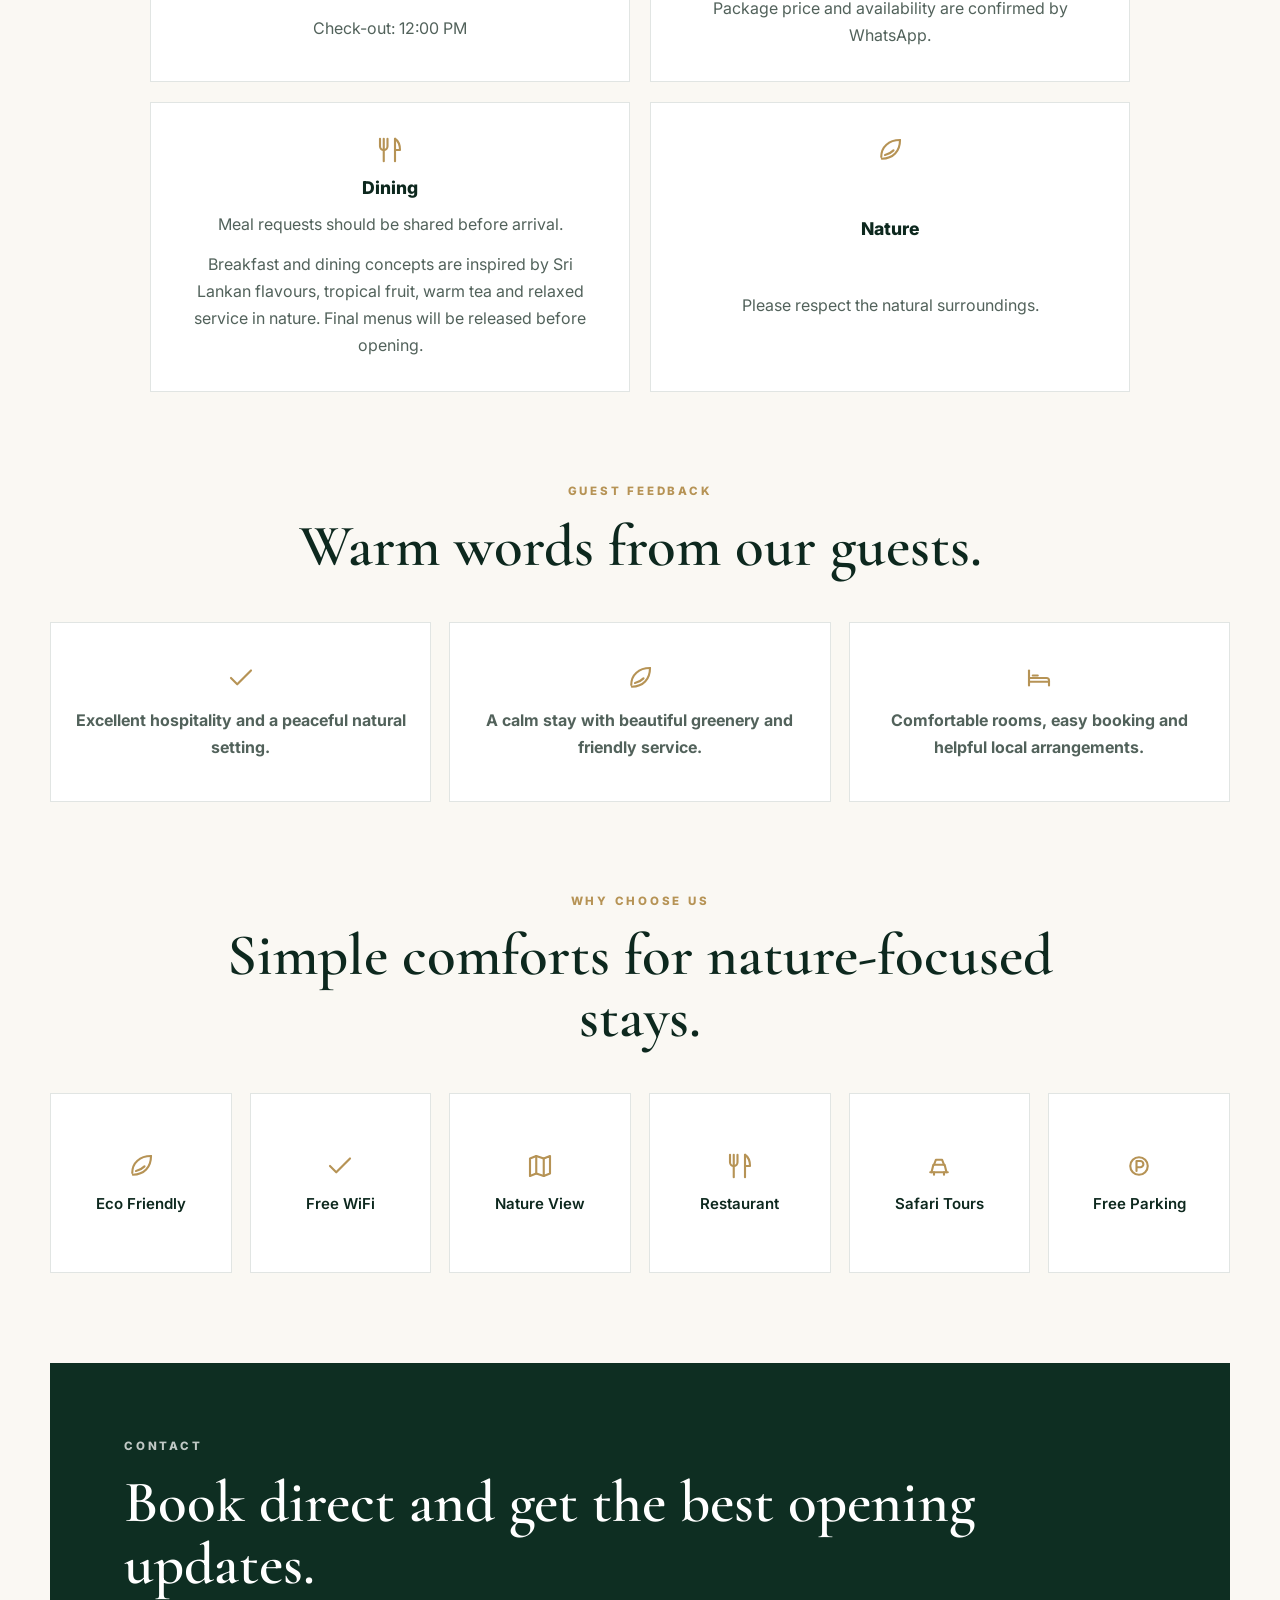
==== commit 734e1c2c: "Add files via upload" ====
--- a/index.html
+++ b/index.html
@@ -37,8 +37,11 @@
     <meta name="twitter:image" content="https://greenheavenecoresort.com/pica/web/concept/concept-evening-deck.avif" />
 
     <!-- Favicon -->
+    <link rel="icon" href="/favicon.png" type="image/png" />
+    <link rel="icon" href="pica/web/brand/favicon-192.png" type="image/png" sizes="192x192" />
+    <link rel="icon" href="pica/web/brand/favicon-512.png" type="image/png" sizes="512x512" />
+    <link rel="apple-touch-icon" href="pica/web/brand/favicon-512.png" />
     <link rel="icon" href="pica/web/brand/green-heaven-mark.svg" type="image/svg+xml" />
-    <link rel="apple-touch-icon" href="pica/web/brand/green-heaven-mark.svg" />
 
     <!-- Fonts -->
     <link rel="preconnect" href="https://fonts.googleapis.com" />
@@ -113,8 +116,7 @@
     </svg>
     <header class="site-header">
       <a class="brand" href="#home" aria-label="Green Heaven home">
-        <img src="pica/web/brand/green-heaven-mark.svg" alt="" />
-        <span>Green Heaven<small>Eco Resort</small></span>
+        <img src="pica/web/brand/green-heaven-logo.png" alt="Green Heaven Eco Resort" class="brand-logo-full" />
       </a>
       <button class="menu-button" type="button" aria-expanded="false" aria-controls="site-nav">
         <span></span>
@@ -137,8 +139,29 @@
           <option value="zh">Chinese</option>
         </select>
       </label>
-      <a class="book-button" href="#booking" data-i18n="nav.book">Book Now</a>
+      <button class="book-button" id="booking-modal-trigger" type="button" data-i18n="nav.book">Book Now</button>
     </header>
+
+    <!-- Booking Choice Modal -->
+    <div class="booking-modal-overlay" id="booking-modal-overlay" role="dialog" aria-modal="true" aria-labelledby="booking-modal-title" hidden>
+      <div class="booking-modal">
+        <button class="booking-modal-close" id="booking-modal-close" aria-label="Close booking options">&times;</button>
+        <p class="kicker" id="booking-modal-title">Reserve Your Stay</p>
+        <h2>How would you like to book?</h2>
+        <p>Choose your preferred booking method below.</p>
+        <div class="booking-modal-actions">
+          <button class="booking-modal-wa" id="booking-modal-whatsapp" type="button">
+            <svg xmlns="http://www.w3.org/2000/svg" viewBox="0 0 48 48" width="22" height="22" fill="currentColor" aria-hidden="true"><path d="M24 4C13 4 4 13 4 24c0 3.7 1 7.2 2.8 10.2L4 44l10.1-2.7C17.1 43.1 20.5 44 24 44c11 0 20-9 20-20S35 4 24 4zm0 36c-3.1 0-6.1-.8-8.7-2.4l-.6-.4-6 1.6 1.6-5.8-.4-.6C8.8 30.2 8 27.1 8 24c0-8.8 7.2-16 16-16s16 7.2 16 16-7.2 16-16 16zm8.7-11.8c-.5-.2-2.8-1.4-3.2-1.5-.4-.2-.7-.2-1 .2-.3.4-1.2 1.5-1.5 1.9-.3.3-.5.4-1 .1-.5-.2-2-.7-3.8-2.3-1.4-1.2-2.3-2.8-2.6-3.2-.3-.5 0-.7.2-1 .2-.2.5-.5.7-.8.2-.3.2-.5.4-.8.1-.3 0-.6-.1-.8-.1-.2-1-2.5-1.4-3.4-.4-.9-.8-.8-1-.8h-.9c-.3 0-.7.1-1.1.5-.4.4-1.5 1.5-1.5 3.6s1.5 4.1 1.7 4.4c.2.3 3 4.5 7.2 6.3 1 .4 1.8.7 2.4.9.9.3 1.7.2 2.4.1.7-.1 2.2-.9 2.5-1.8.3-.9.3-1.7.2-1.8-.1-.2-.4-.3-.9-.5z"/></svg>
+            Book via WhatsApp
+          </button>
+          <a class="booking-modal-direct" href="https://greenheavenecoresort.com/booking/" target="_blank" rel="noopener noreferrer" id="booking-modal-direct">
+            <svg xmlns="http://www.w3.org/2000/svg" viewBox="0 0 24 24" width="20" height="20" fill="none" stroke="currentColor" stroke-width="2" stroke-linecap="round" stroke-linejoin="round" aria-hidden="true"><path d="M5 5h14v15H5z"/><path d="M8 3v4"/><path d="M16 3v4"/><path d="M5 10h14"/></svg>
+            Direct Online Booking
+          </a>
+        </div>
+        <p class="booking-modal-note">WhatsApp for personalised assistance &bull; Online for instant confirmation</p>
+      </div>
+    </div>
 
     <main id="home">
       <section class="hero">
@@ -222,7 +245,7 @@
         </div>
         <div class="room-grid">
           <article class="room-card">
-            <img src="pica/web/concept/concept-cabin-bedroom.avif" alt="Luxury A-frame cabana bedroom concept" loading="lazy" />
+            <img src="pica/web/cabin-night.jpg" alt="Green Heaven A-frame cabana glowing at night" loading="lazy" />
             <div>
               <span data-i18n="rooms.card1.tag">Best Seller</span>
               <h3 data-i18n="rooms.card1.title">Forest A-Frame Stay</h3>
@@ -242,7 +265,7 @@
             </div>
           </article>
           <article class="room-card">
-            <img src="pica/web/concept/concept-cabin-daylight.avif" alt="Private A-frame cabana exterior concept" loading="lazy" />
+            <img src="pica/web/cabin-dusk.jpg" alt="Green Heaven A-frame cabana at dusk with warm lights" loading="lazy" />
             <div>
               <span data-i18n="rooms.card2.tag">Jungle View</span>
               <h3 data-i18n="rooms.card2.title">Canopy View Stay</h3>
@@ -262,7 +285,7 @@
             </div>
           </article>
           <article class="room-card">
-            <img src="pica/web/concept/concept-evening-deck.avif" alt="Evening forest stay concept with warm outdoor lighting" loading="lazy" />
+            <img src="pica/web/cabin-daylight.jpg" alt="Green Heaven A-frame cabana in bright daylight" loading="lazy" />
             <div>
               <span data-i18n="rooms.card3.tag">Luxury Escape</span>
               <h3 data-i18n="rooms.card3.title">Evening Glow Retreat</h3>
@@ -363,7 +386,7 @@
           <h2 data-i18n="experience.title">Slow mornings, forest days and glowing nights.</h2>
           <p data-i18n="experience.copy">Enjoy the rhythm of Green Heaven: quiet nature walks, private outdoor moments, local discovery and peaceful evenings in warm timber stays.</p>
         </article>
-        <img src="pica/web/concept/concept-cabin-lounge.avif" alt="Forest-facing cabana lounge concept" loading="lazy" />
+        <img src="pica/web/cabin-bedroom-interior.jpg" alt="Green Heaven luxury A-frame cabana bedroom interior" loading="lazy" />
       </section>
 
       <section class="services" id="activities">
@@ -644,6 +667,7 @@
       </div>
 
       <p class="footer-credit">Design by <a href="https://welcomeweb.shop" target="_blank" rel="noopener noreferrer">welcomeweb.shop</a></p>
+      <p class="footer-staff-login"><a href="https://greenheavenecoresort.com/staff/" target="_blank" rel="noopener noreferrer">Staff Login</a></p>
     </footer>
 
     <script src="script.js"></script>
--- a/styles.css
+++ b/styles.css
@@ -51,26 +51,24 @@
 }
 
 .brand {
-  gap: 14px;
-}
-
-.brand img {
-  width: 66px;
-  height: 66px;
-  padding: 8px;
-  background: #0e2a15;
-}
-
-.brand span {
-  color: var(--gold);
-  font-size: clamp(1.35rem, 2vw, 2rem);
-  letter-spacing: 0.25em;
-}
-
-.brand small {
-  color: rgba(240, 236, 227, 0.72);
-  font-size: 0.46rem;
-  letter-spacing: 0.62em;
+  gap: 0;
+  align-items: center;
+}
+
+.brand-logo-full {
+  /* Full Green Heaven logo image in navbar */
+  width: auto;
+  height: clamp(52px, 6.5vw, 80px);
+  max-width: clamp(160px, 18vw, 240px);
+  object-fit: contain;
+  filter: drop-shadow(0 2px 8px rgba(0,0,0,0.45)) brightness(1.12);
+  transition: filter 0.2s ease;
+  background: transparent;
+  padding: 4px 0;
+}
+
+.brand-logo-full:hover {
+  filter: drop-shadow(0 2px 12px rgba(201, 169, 110, 0.5)) brightness(1.22);
 }
 
 .site-nav {
@@ -623,9 +621,9 @@
     padding: 12px 16px;
   }
 
-  .brand img {
-    width: 50px;
-    height: 50px;
+  .brand-logo-full {
+    height: clamp(44px, 5vw, 62px);
+    max-width: clamp(140px, 14vw, 200px);
   }
 
   .brand span {
@@ -721,6 +719,20 @@
 img { display: block; width: 100%; height: 100%; object-fit: cover; }
 a { color: inherit; text-decoration: none; }
 p { margin: 0; color: var(--muted); line-height: 1.7; }
+input[type="date"] {
+  cursor: pointer;
+}
+input[type="date"]::-webkit-calendar-picker-indicator {
+  filter: invert(72%) sepia(18%) saturate(1008%) hue-rotate(357deg);
+  cursor: pointer;
+  padding: 4px;
+  opacity: 0.8;
+  transition: opacity 0.2s, transform 0.2s;
+}
+input[type="date"]::-webkit-calendar-picker-indicator:hover {
+  opacity: 1;
+  transform: scale(1.15);
+}
 h1, h2, h3 {
   margin: 0;
   font-family: "Cormorant Garamond", "Playfair Display", Georgia, serif;
@@ -766,7 +778,7 @@
   backdrop-filter: blur(18px);
 }
 .brand { display: inline-flex; align-items: center; gap: 9px; min-width: max-content; }
-.brand img { width: 32px; height: 36px; object-fit: contain; }
+.brand img { width: auto; height: clamp(52px, 6.5vw, 80px); max-width: clamp(160px, 18vw, 240px); object-fit: contain; }
 .brand span {
   display: grid;
   font-family: "Cormorant Garamond", "Playfair Display", serif;
@@ -1335,7 +1347,7 @@
 }
 
 .brand { gap: 10px; }
-.brand img { width: 38px; height: 38px; padding: 0; background: transparent; }
+.brand img { width: auto; height: clamp(48px, 5.5vw, 72px); max-width: clamp(150px, 16vw, 220px); padding: 0; background: transparent; }
 .brand span { color: var(--gold); font-family: "Cormorant Garamond", "Playfair Display", serif; font-size: 1.15rem; font-weight: 700; letter-spacing: 0.18em; }
 .brand small { color: rgba(240, 236, 227, 0.65); font-size: 0.44rem; letter-spacing: 0.35em; margin-top: 2px; }
 
@@ -1784,7 +1796,7 @@
 
 @media (max-width: 640px) {
   .site-header { padding: 8px 12px; }
-  .brand img { width: 32px; height: 32px; }
+  .brand img { width: auto; height: 46px; max-width: 150px; }
   .brand span { font-size: 0.95rem; max-width: 140px; letter-spacing: 0.14em; }
   .brand small { font-size: 0.4rem; letter-spacing: 0.25em; }
   .site-nav { top: 48px; }
@@ -1842,7 +1854,7 @@
 }
 
 .booking-bar {
-  grid-template-columns: minmax(130px, 1fr) minmax(130px, 1fr) minmax(130px, 0.9fr) minmax(130px, 0.9fr) minmax(100px, 0.7fr) minmax(130px, 1fr) minmax(130px, 1fr) minmax(150px, 0.9fr);
+  grid-template-columns: minmax(130px, 1fr) minmax(130px, 1fr) minmax(148px, 1.1fr) minmax(148px, 1.1fr) minmax(90px, 0.7fr) minmax(130px, 1fr) minmax(130px, 1fr) minmax(150px, 1fr);
 }
 
 .booking-bar button {
@@ -2063,3 +2075,170 @@
     height: 50px;
   }
 }
+
+/* ===== Booking Choice Modal ===== */
+.booking-modal-overlay {
+  position: fixed;
+  inset: 0;
+  z-index: 9999;
+  background: rgba(3, 14, 6, 0.82);
+  backdrop-filter: blur(8px);
+  -webkit-backdrop-filter: blur(8px);
+  display: flex;
+  align-items: center;
+  justify-content: center;
+  padding: 24px;
+  opacity: 0;
+  pointer-events: none;
+  transition: opacity 0.28s ease;
+}
+
+.booking-modal-overlay:not([hidden]) {
+  opacity: 1;
+  pointer-events: all;
+}
+
+.booking-modal-overlay[hidden] {
+  display: flex !important;
+  opacity: 0;
+  pointer-events: none;
+}
+
+.booking-modal {
+  position: relative;
+  width: min(520px, 100%);
+  background: linear-gradient(145deg, #0f2116, #0c1a11);
+  border: 1px solid rgba(201, 169, 110, 0.32);
+  border-radius: 20px;
+  padding: clamp(36px, 5vw, 60px) clamp(30px, 5vw, 56px);
+  box-shadow: 0 40px 120px rgba(0,0,0,0.6), 0 0 0 1px rgba(201,169,110,0.08);
+  text-align: center;
+  transform: translateY(24px) scale(0.97);
+  transition: transform 0.32s cubic-bezier(0.34, 1.56, 0.64, 1), opacity 0.28s ease;
+}
+
+.booking-modal-overlay:not([hidden]) .booking-modal {
+  transform: translateY(0) scale(1);
+}
+
+.booking-modal .kicker {
+  display: block;
+  margin-bottom: 10px;
+  font-size: 0.72rem;
+  letter-spacing: 0.22em;
+}
+
+.booking-modal h2 {
+  font-size: clamp(1.6rem, 3vw, 2.2rem);
+  margin: 0 0 10px;
+  color: var(--cream);
+}
+
+.booking-modal > p:not(.kicker):not(.booking-modal-note) {
+  color: var(--muted);
+  font-size: 0.95rem;
+  margin: 0 0 32px;
+}
+
+.booking-modal-close {
+  position: absolute;
+  top: 16px;
+  right: 20px;
+  background: transparent;
+  border: none;
+  color: var(--muted);
+  font-size: 1.8rem;
+  line-height: 1;
+  cursor: pointer;
+  padding: 4px 8px;
+  border-radius: 6px;
+  transition: color 0.18s, background 0.18s;
+}
+
+.booking-modal-close:hover {
+  color: var(--cream);
+  background: rgba(255,255,255,0.06);
+}
+
+.booking-modal-actions {
+  display: flex;
+  flex-direction: column;
+  gap: 14px;
+  margin-bottom: 22px;
+}
+
+.booking-modal-wa,
+.booking-modal-direct {
+  display: flex;
+  align-items: center;
+  justify-content: center;
+  gap: 12px;
+  width: 100%;
+  min-height: 58px;
+  padding: 0 28px;
+  border-radius: 10px;
+  font-family: 'Inter', Arial, sans-serif;
+  font-size: 0.95rem;
+  font-weight: 700;
+  letter-spacing: 0.06em;
+  text-transform: uppercase;
+  cursor: pointer;
+  transition: transform 0.18s ease, box-shadow 0.18s ease, background 0.18s ease;
+  text-decoration: none;
+}
+
+.booking-modal-wa {
+  background: #25D366;
+  border: none;
+  color: #fff;
+  box-shadow: 0 8px 28px rgba(37, 211, 102, 0.28);
+}
+
+.booking-modal-wa:hover {
+  background: #20c45a;
+  transform: translateY(-2px);
+  box-shadow: 0 12px 36px rgba(37, 211, 102, 0.38);
+}
+
+.booking-modal-direct {
+  background: transparent;
+  border: 2px solid var(--gold);
+  color: var(--gold);
+  box-shadow: 0 4px 18px rgba(201, 169, 110, 0.12);
+}
+
+.booking-modal-direct:hover {
+  background: rgba(201, 169, 110, 0.08);
+  transform: translateY(-2px);
+  box-shadow: 0 8px 28px rgba(201, 169, 110, 0.2);
+}
+
+.booking-modal-note {
+  color: var(--muted) !important;
+  font-size: 0.76rem !important;
+  letter-spacing: 0.04em;
+  opacity: 0.8;
+  margin: 0 !important;
+}
+
+/* ===== Footer Staff Login ===== */
+.footer-staff-login {
+  margin-top: 14px;
+  padding-top: 14px;
+  border-top: 1px solid rgba(201, 169, 110, 0.12);
+}
+
+.footer-staff-login a {
+  color: var(--muted);
+  font-size: 0.72rem;
+  letter-spacing: 0.15em;
+  text-transform: uppercase;
+  text-decoration: none;
+  opacity: 0.6;
+  transition: opacity 0.18s, color 0.18s;
+}
+
+.footer-staff-login a:hover {
+  color: var(--gold);
+  opacity: 1;
+}
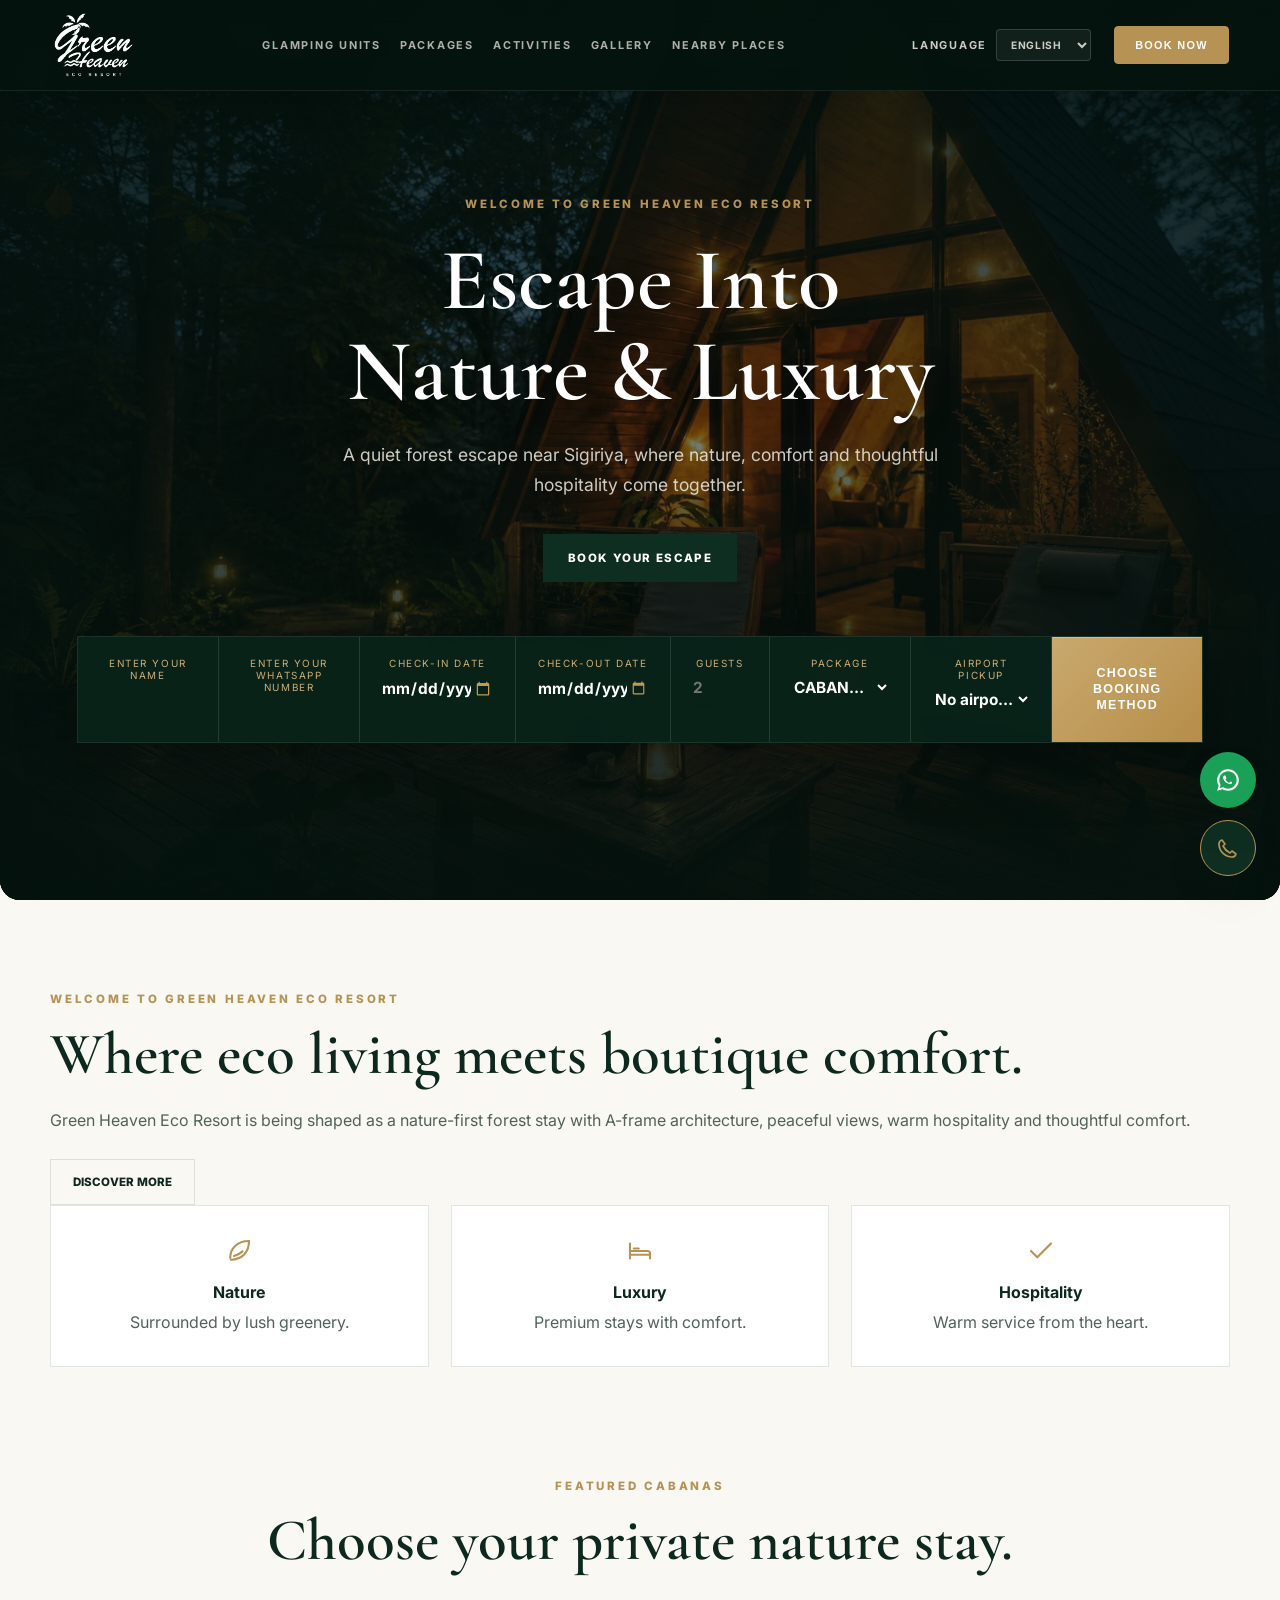
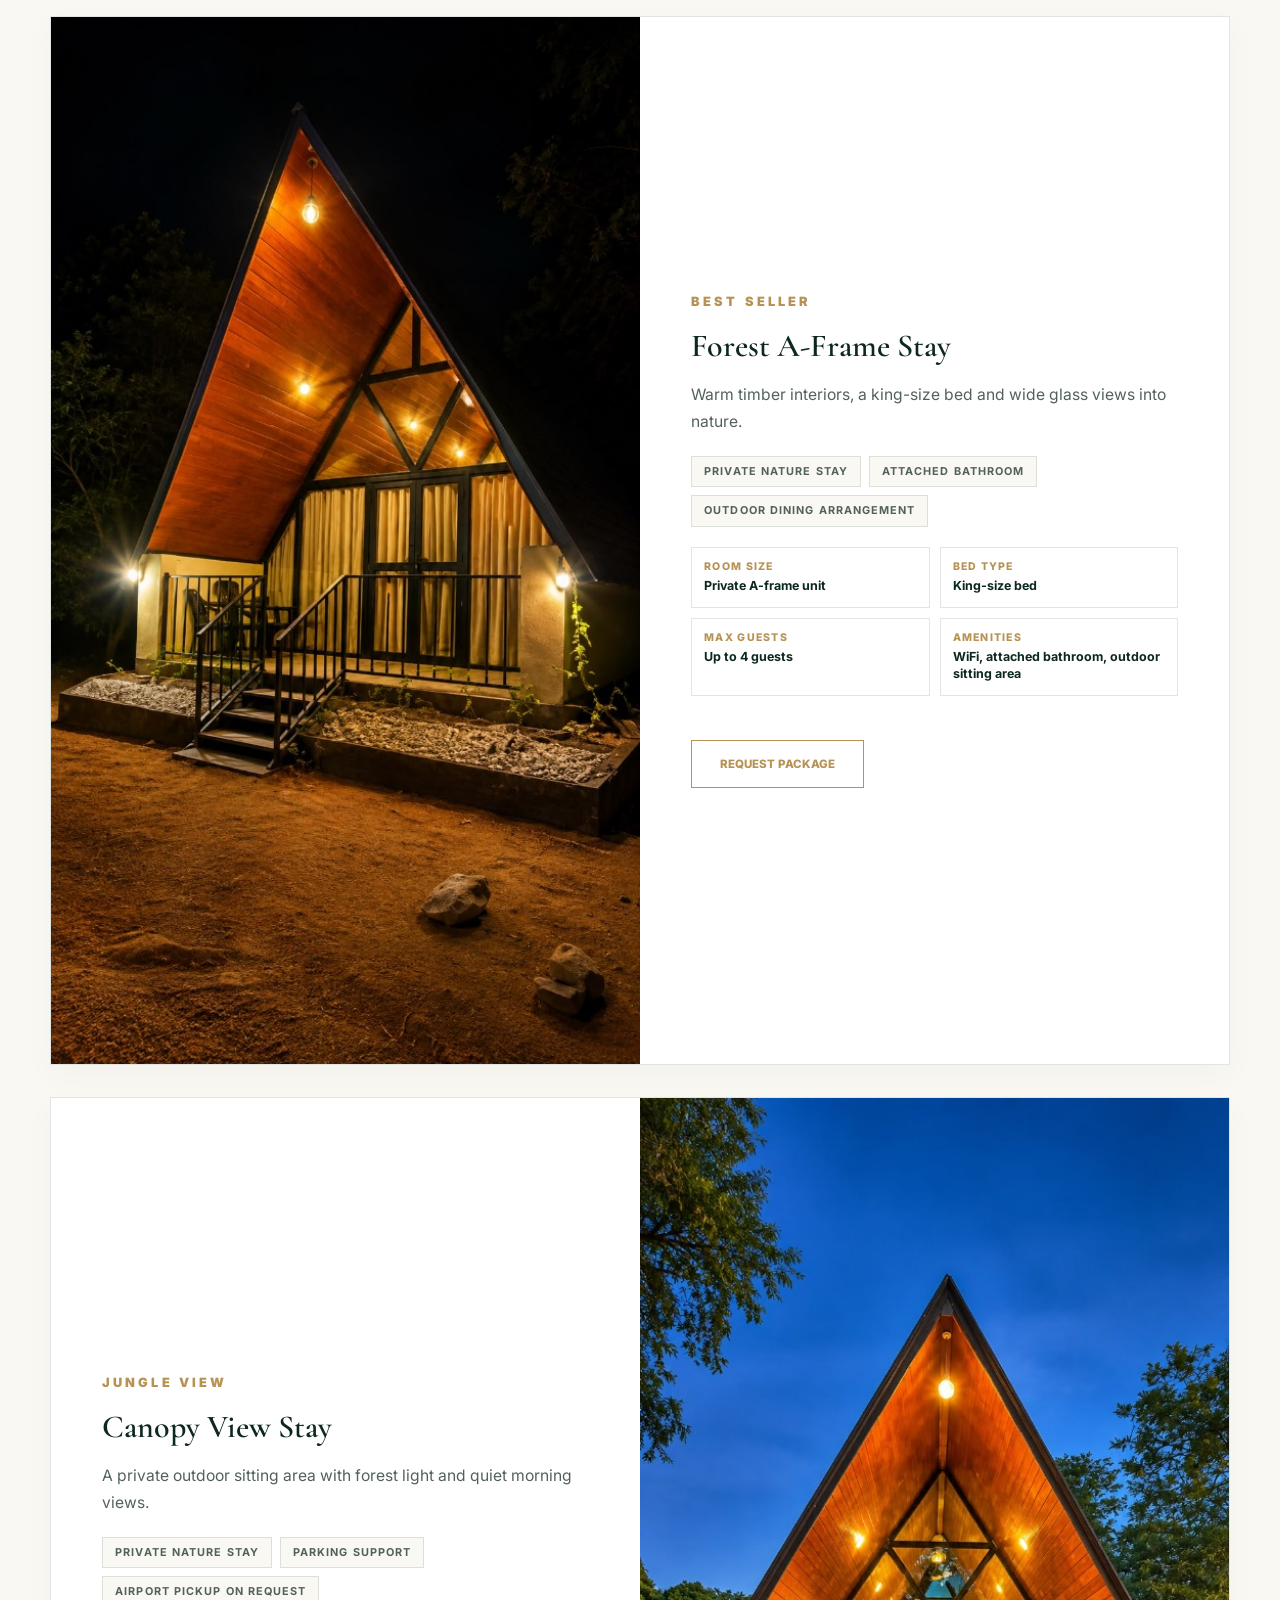
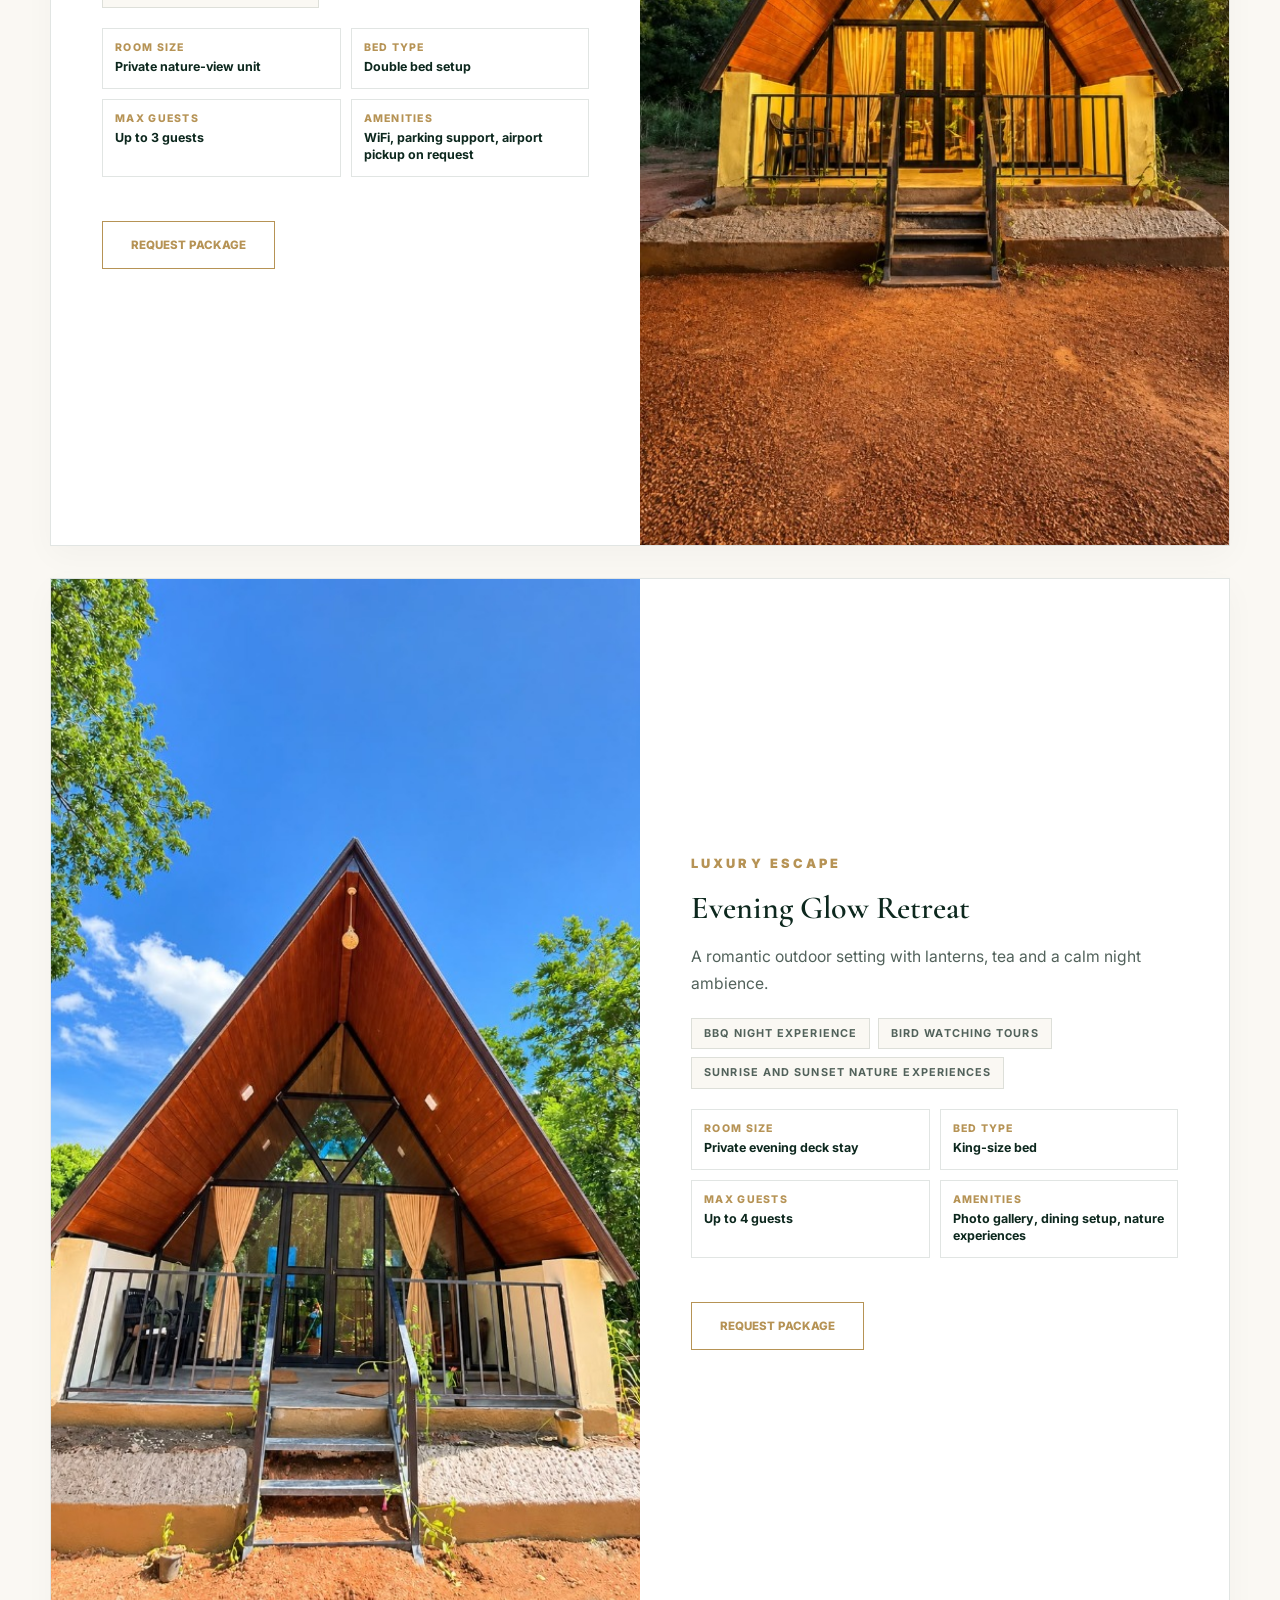
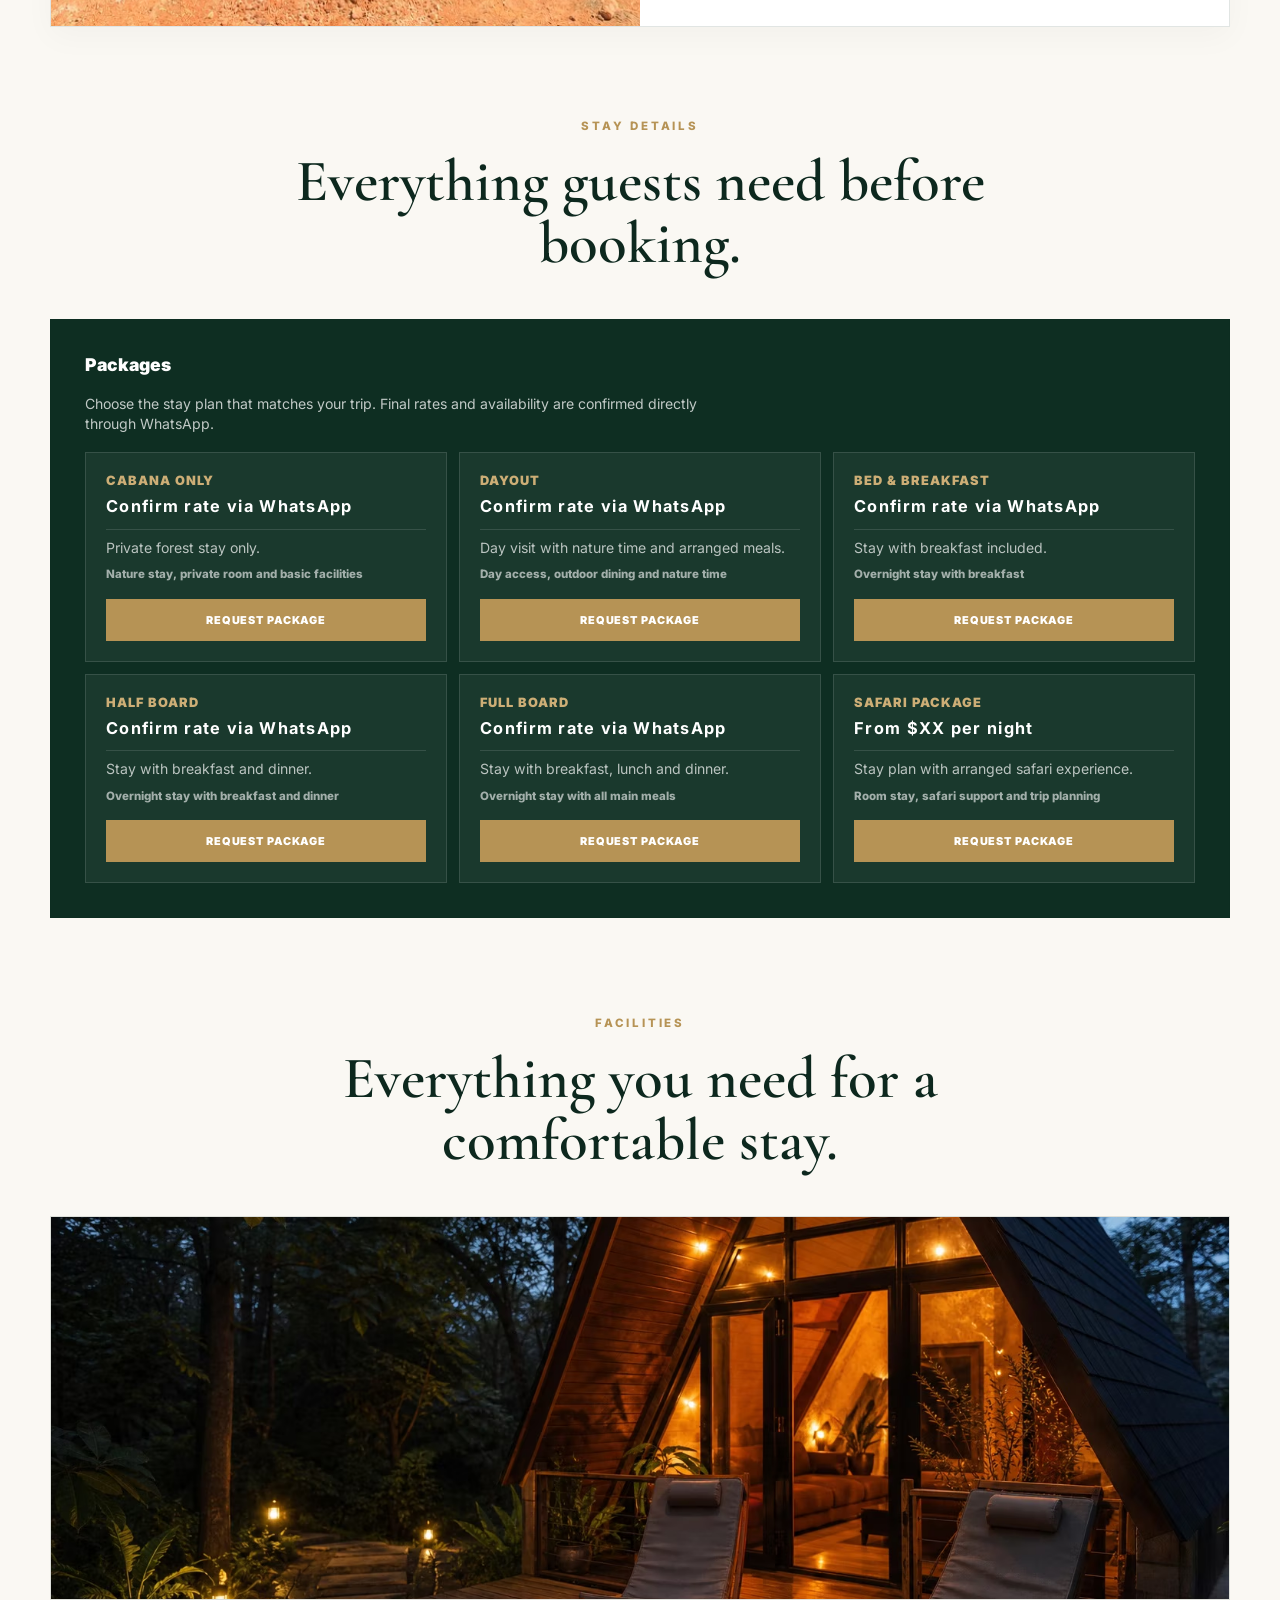
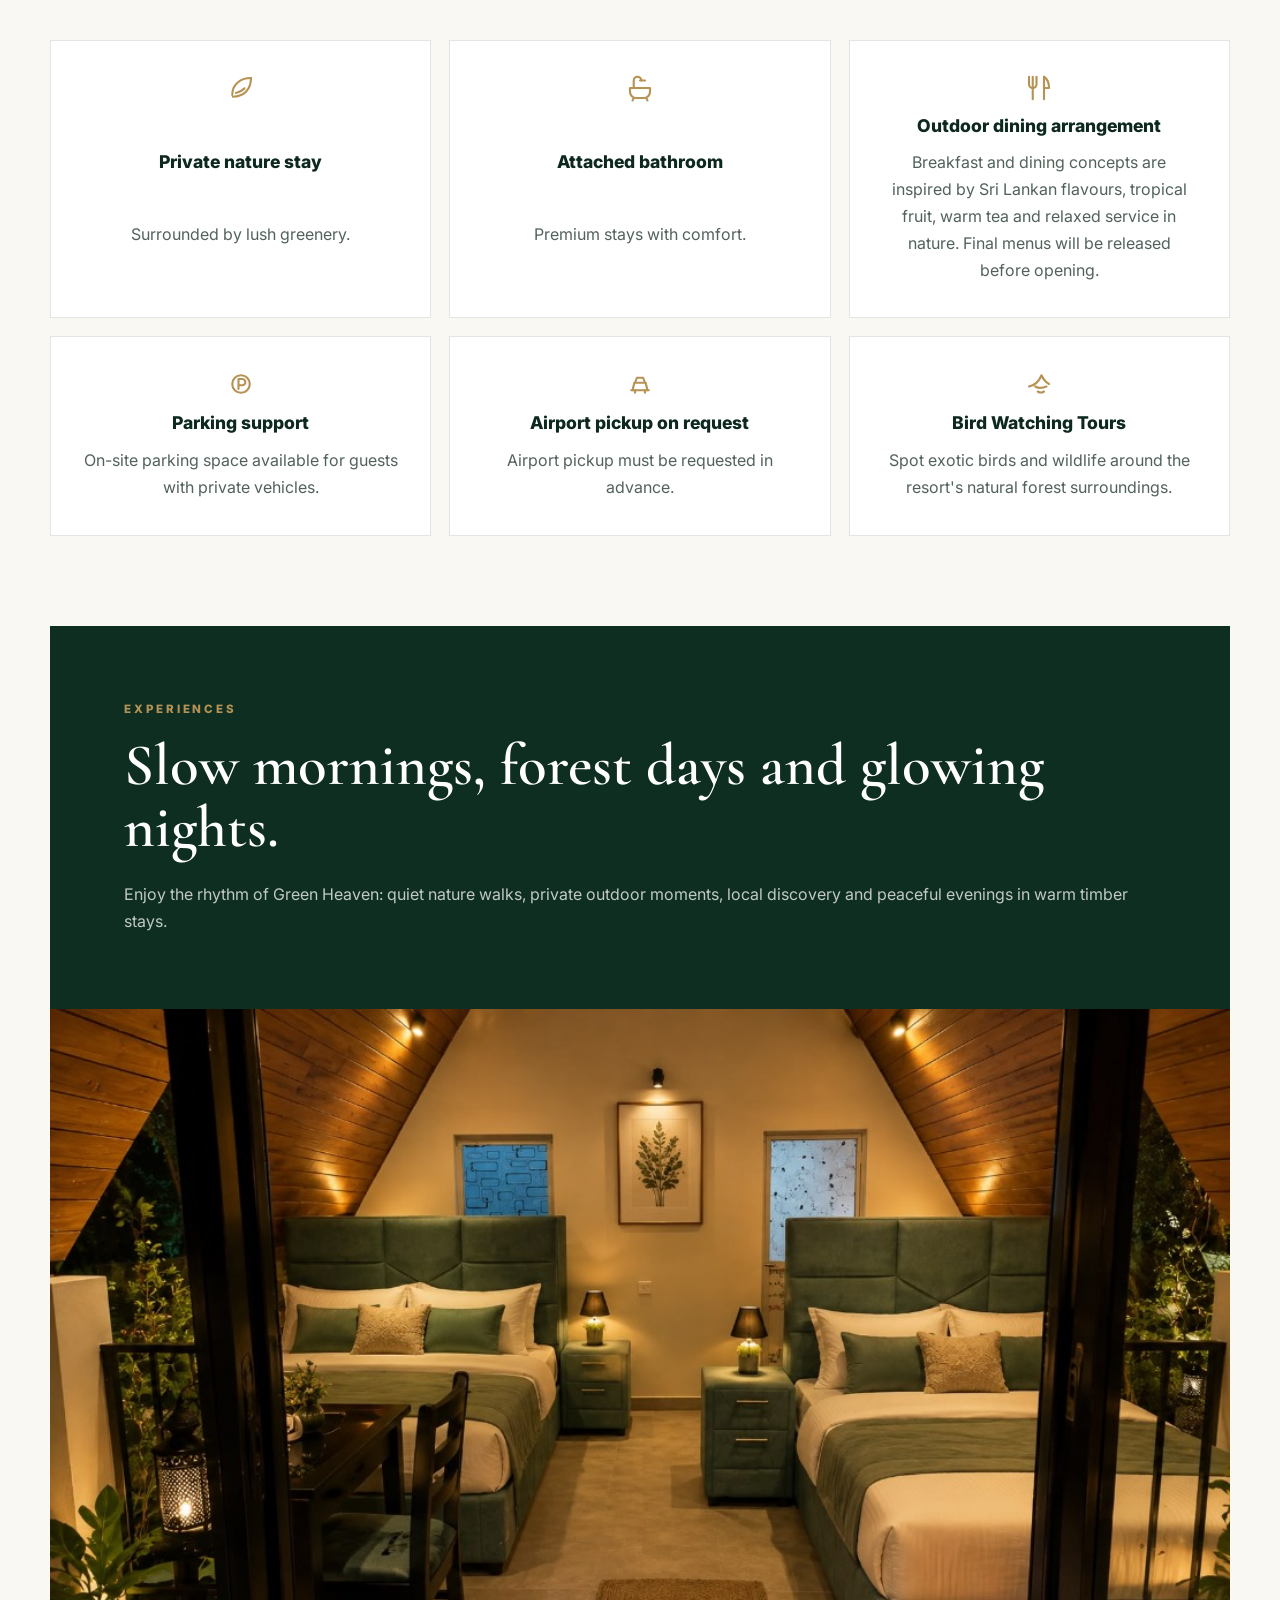
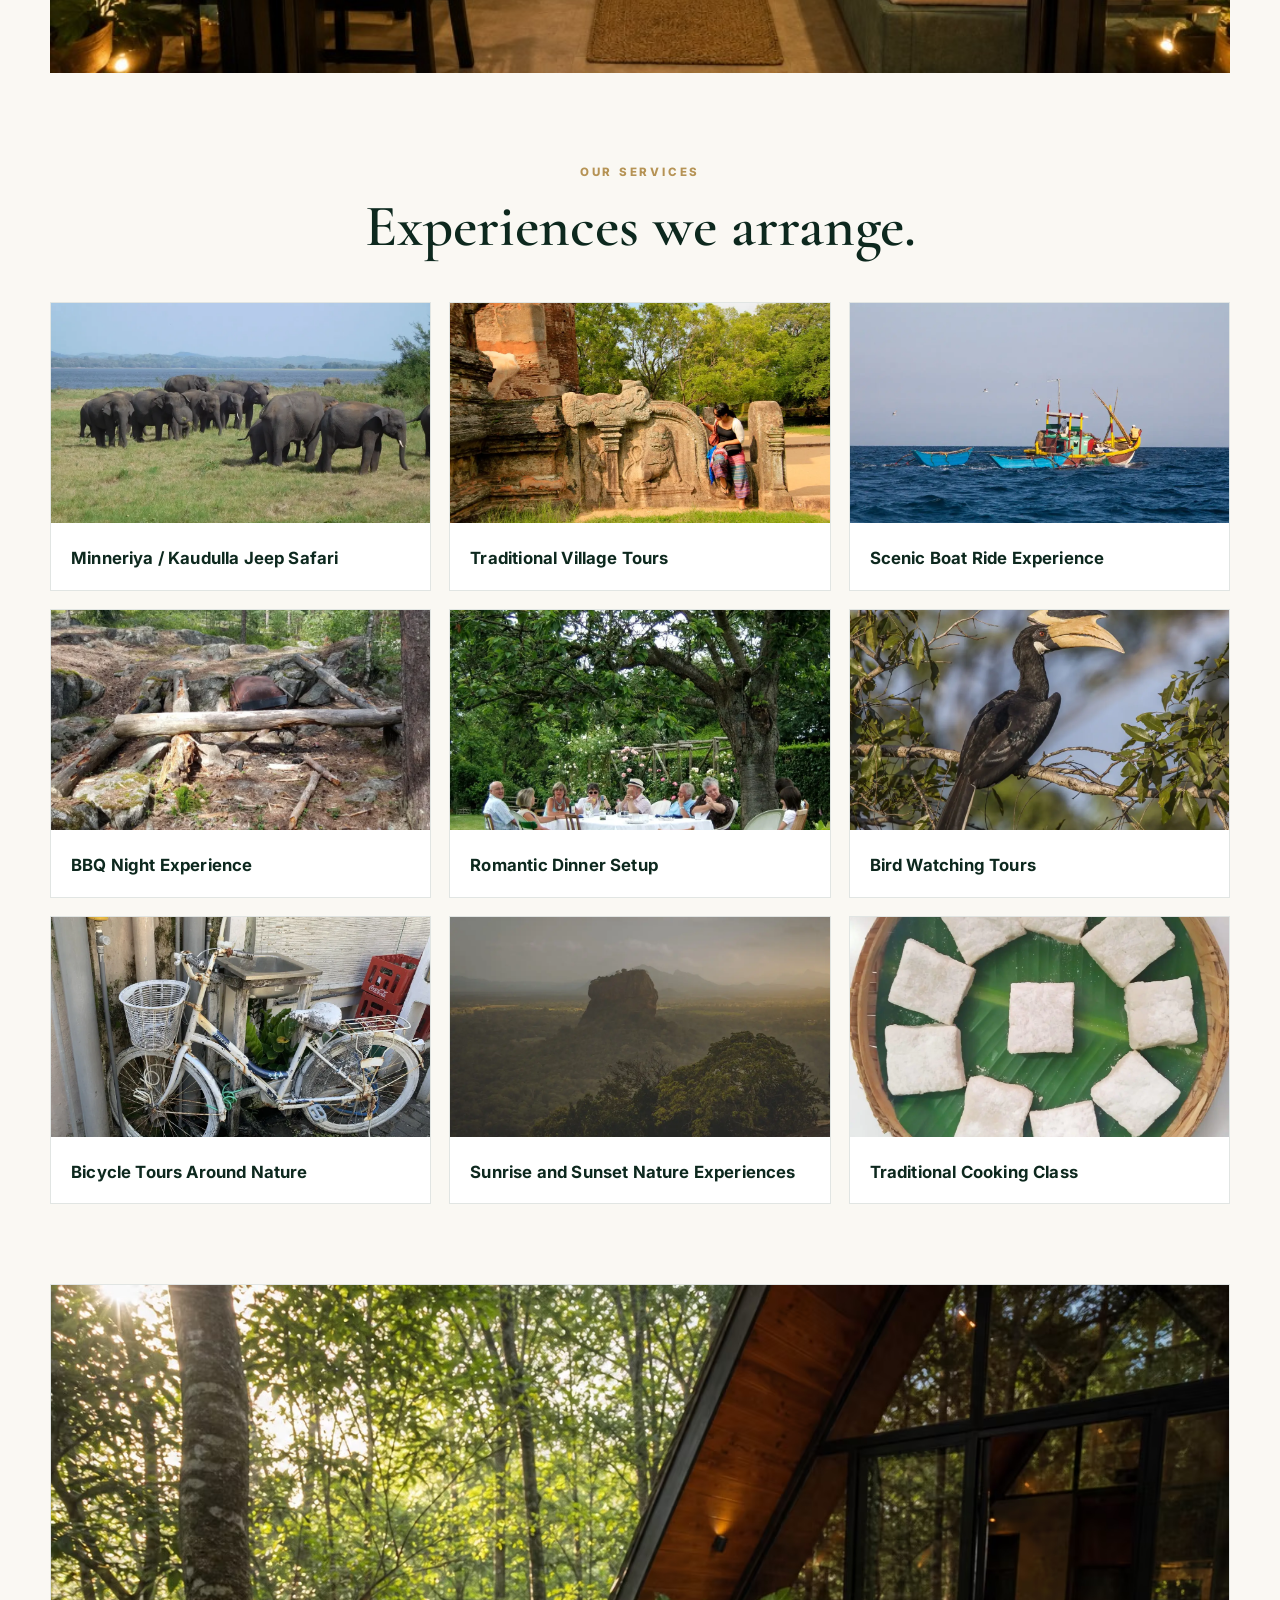
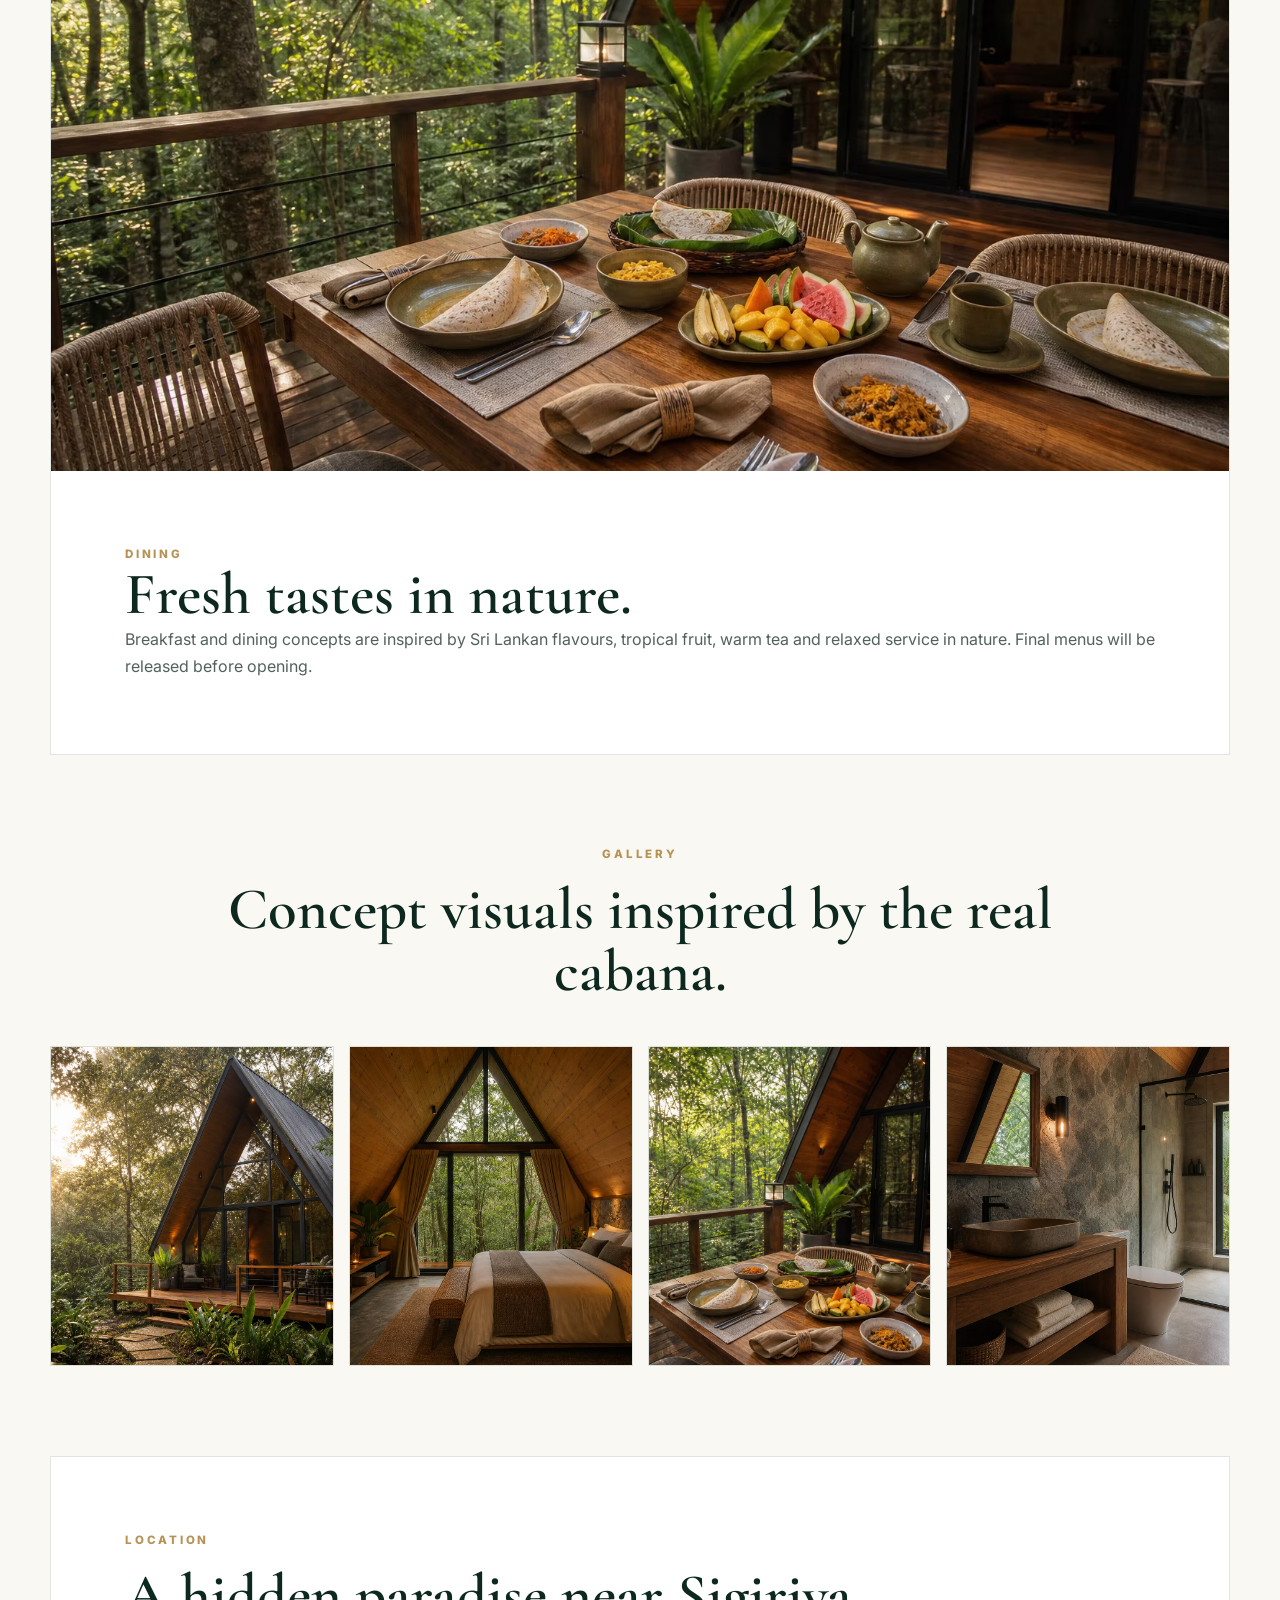
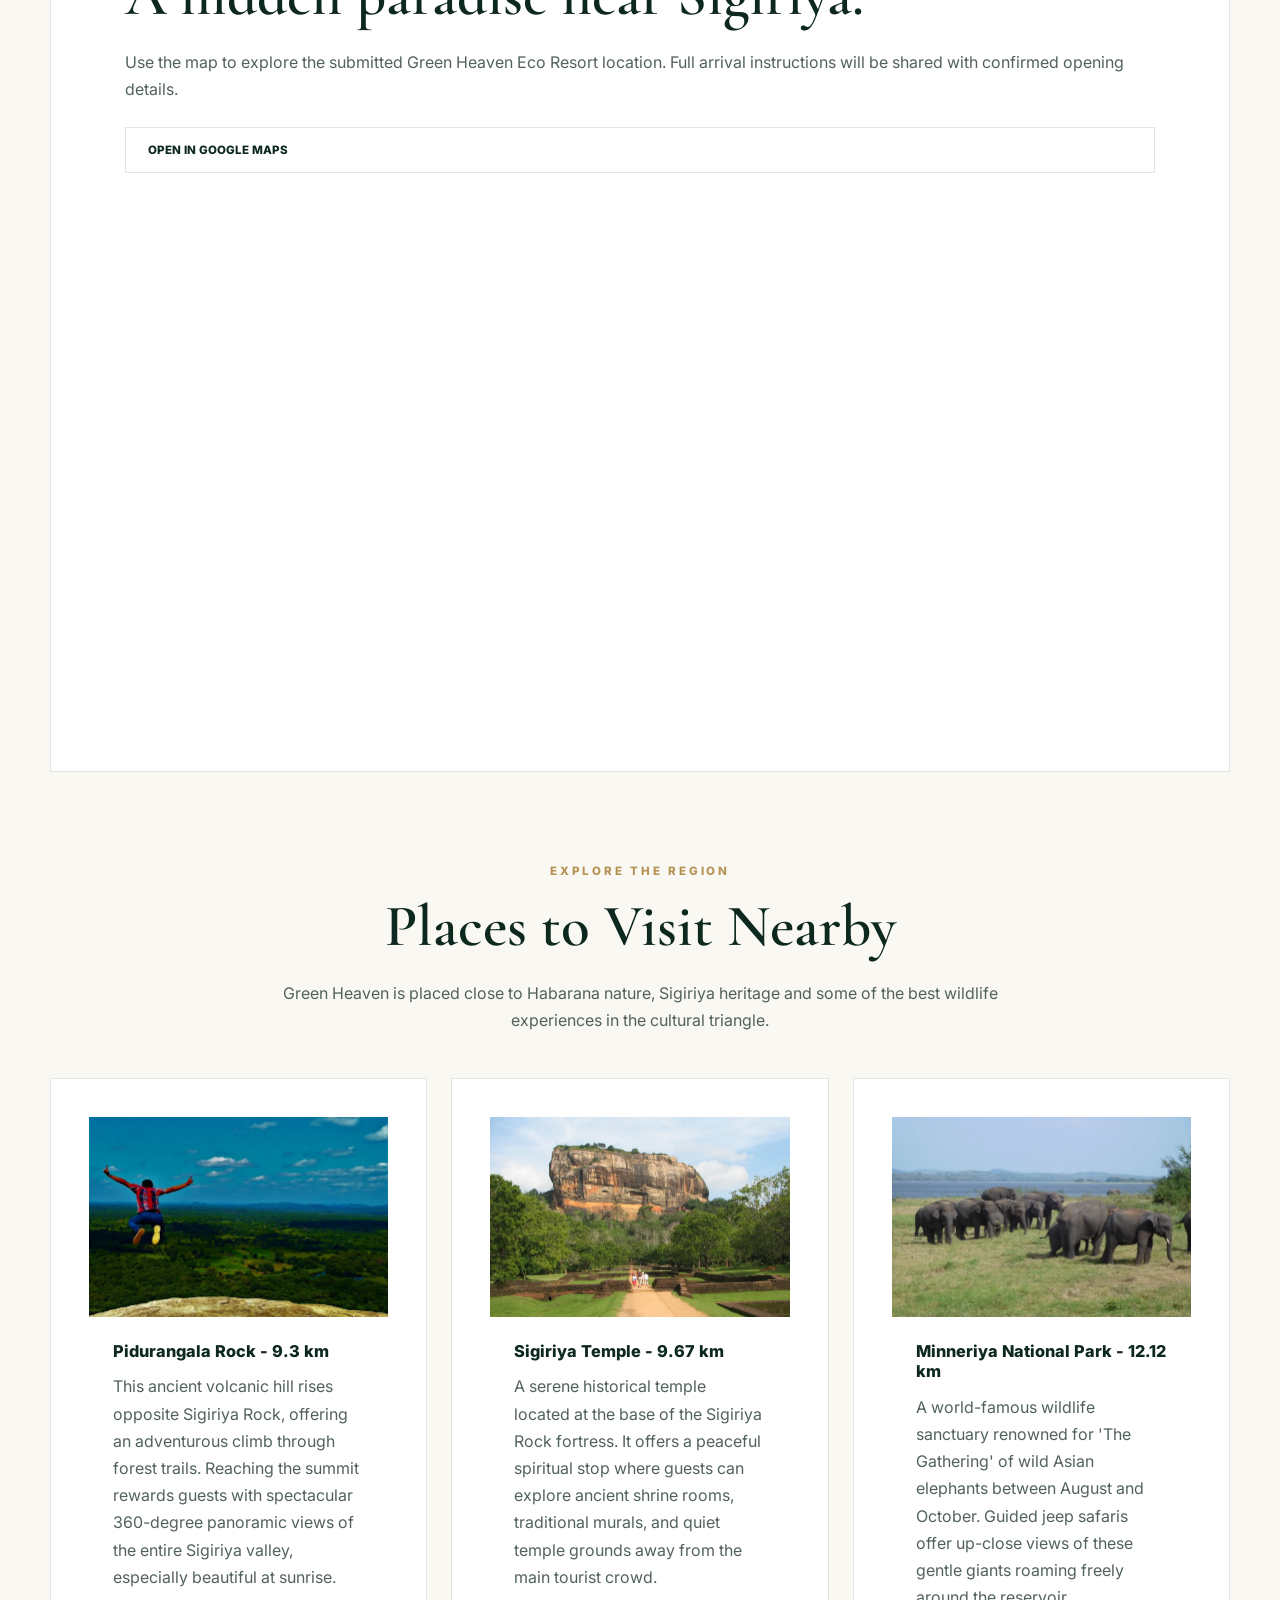
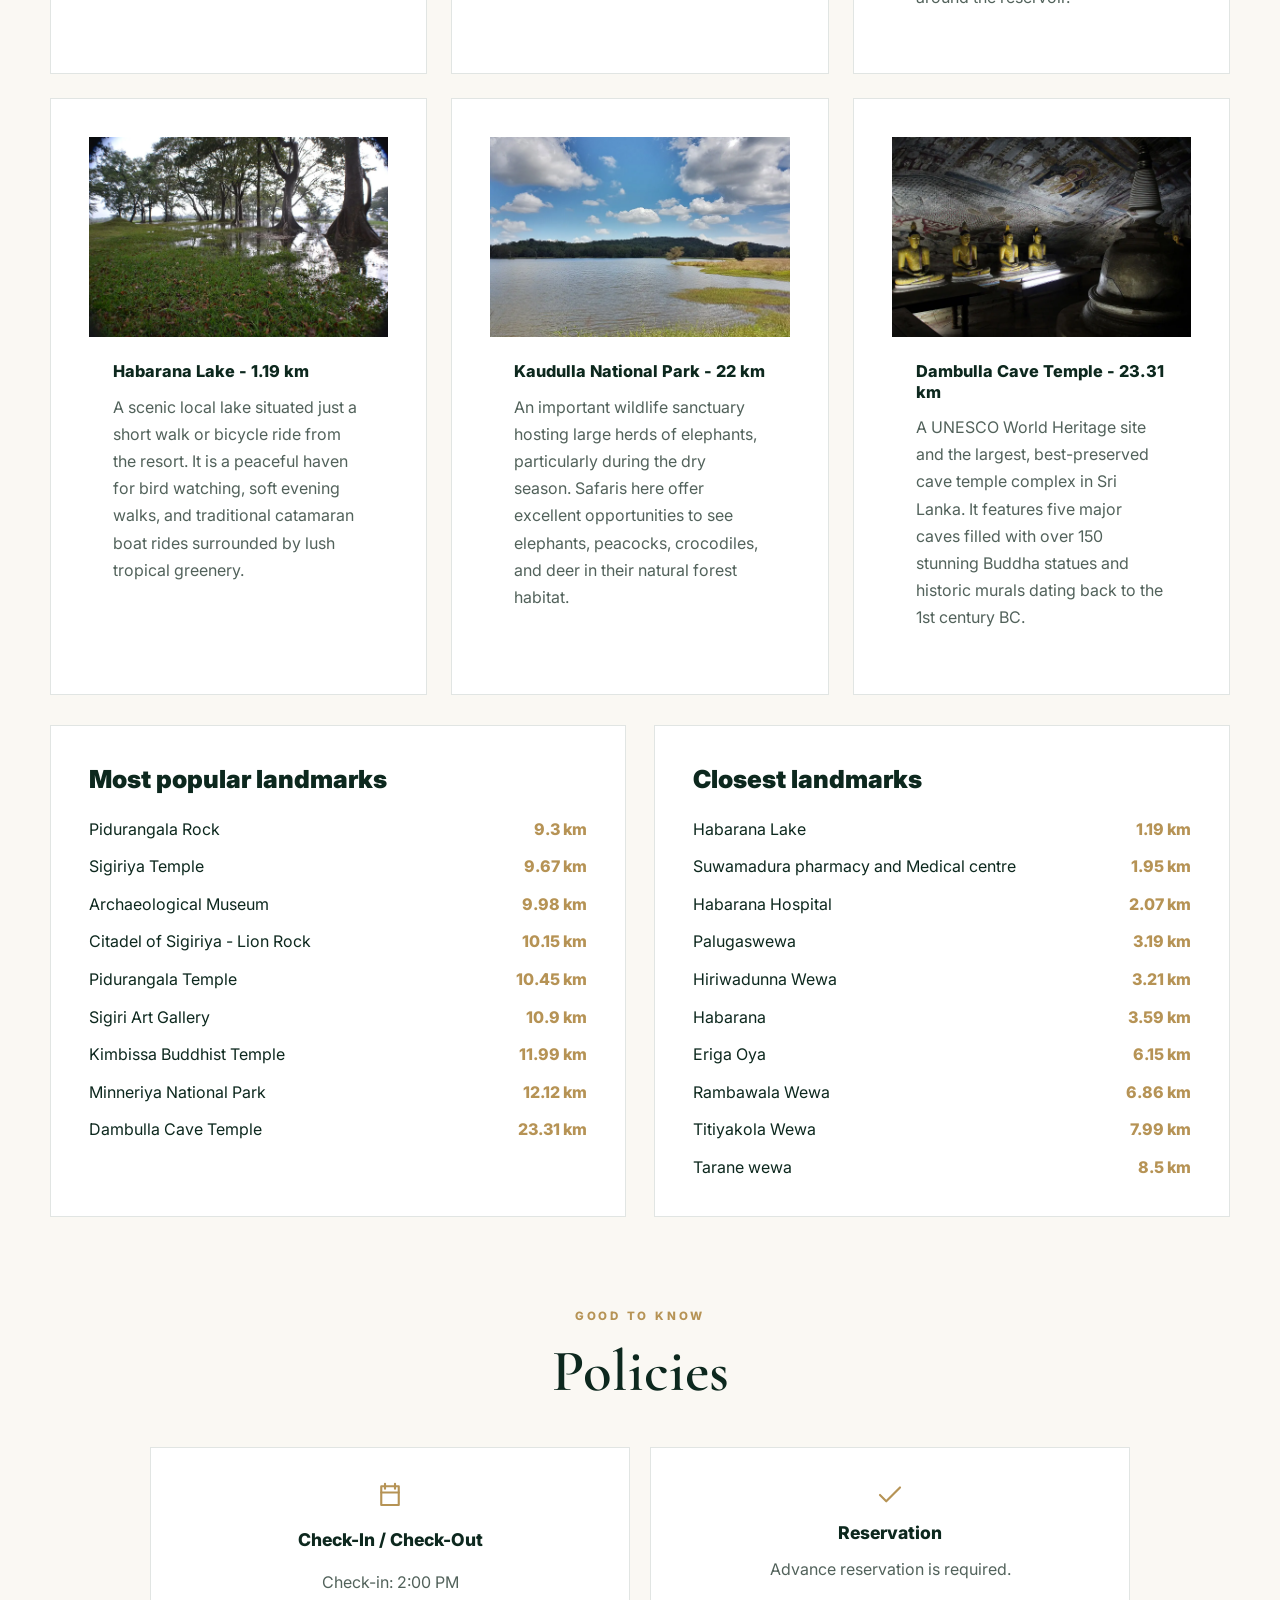
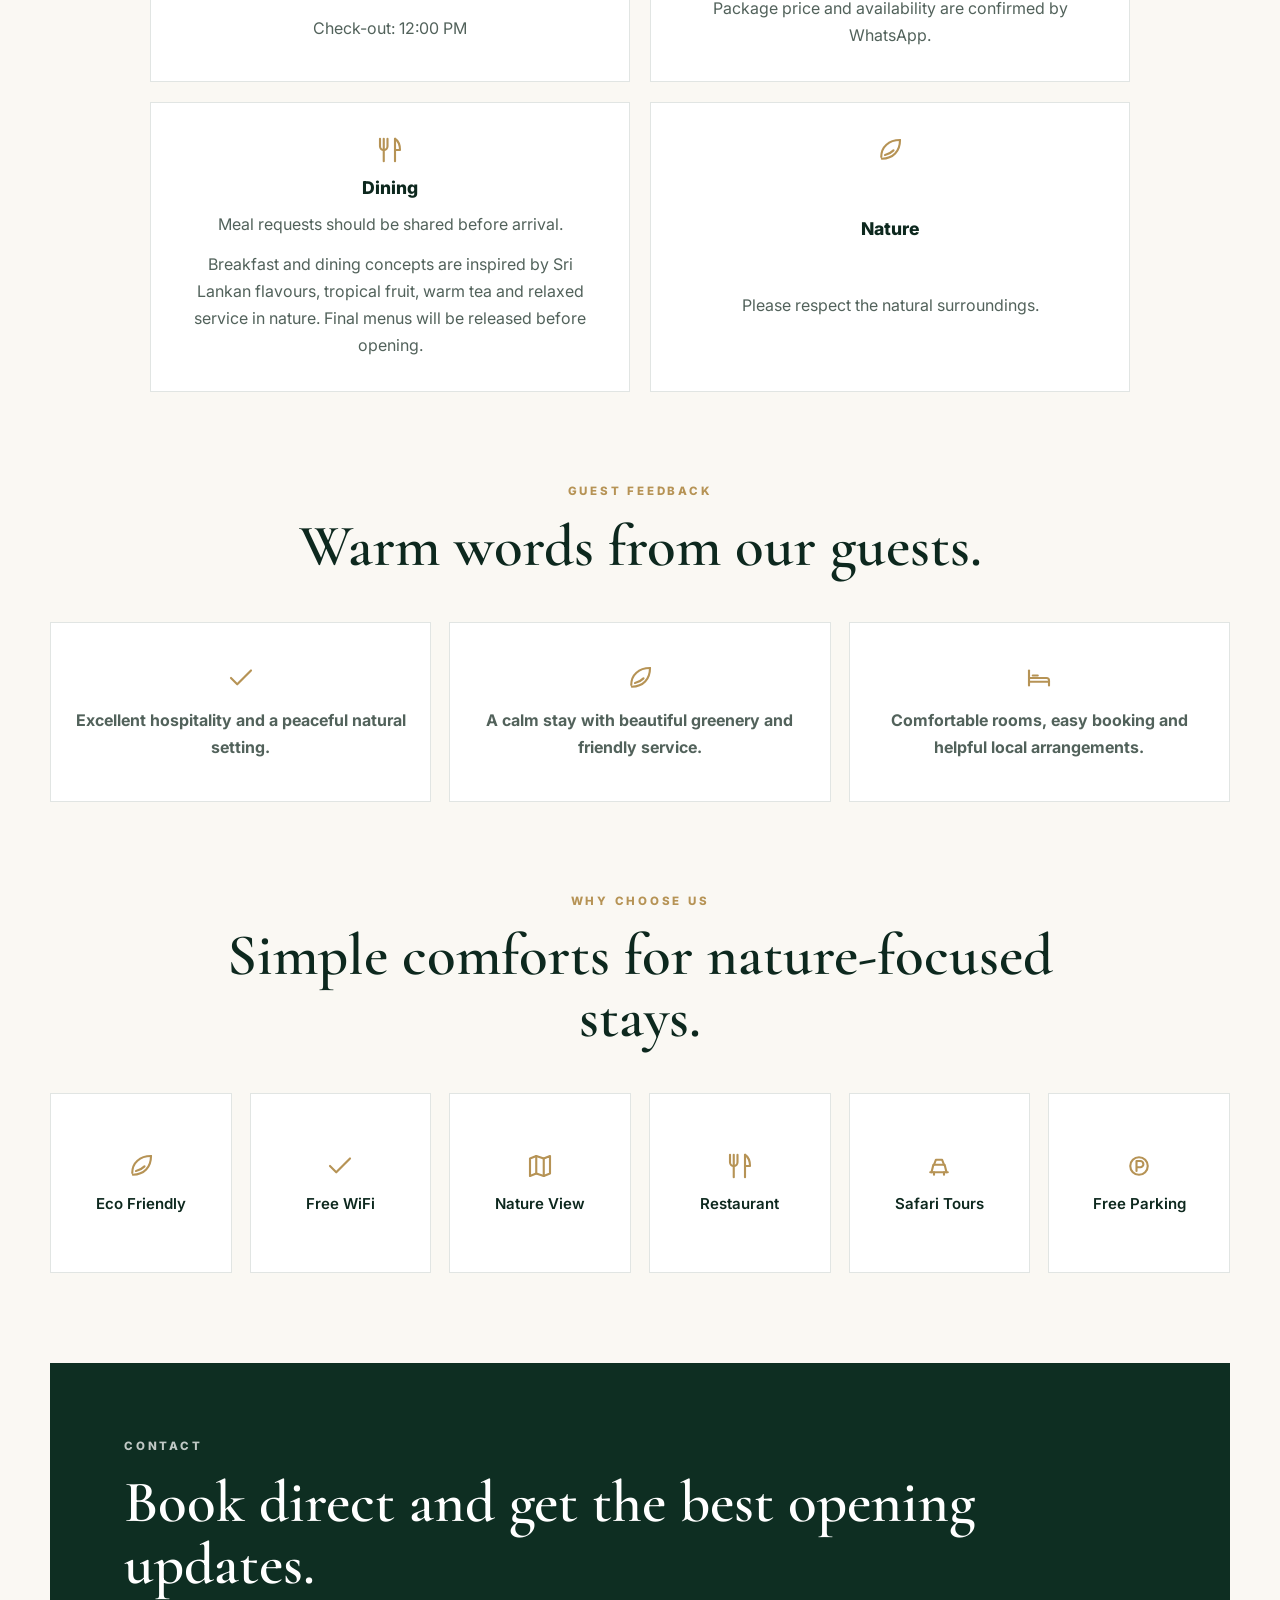
==== commit a7040ff1: "Add files via upload" ====
--- a/index.html
+++ b/index.html
@@ -36,12 +36,16 @@
     <meta name="twitter:description" content="A-frame forest cabanas near Sigiriya, Sri Lanka. Eco-friendly glamping, safari packages, village tours & warm hospitality." />
     <meta name="twitter:image" content="https://greenheavenecoresort.com/pica/web/concept/concept-evening-deck.avif" />
 
-    <!-- Favicon -->
-    <link rel="icon" href="/favicon.png" type="image/png" />
-    <link rel="icon" href="pica/web/brand/favicon-192.png" type="image/png" sizes="192x192" />
-    <link rel="icon" href="pica/web/brand/favicon-512.png" type="image/png" sizes="512x512" />
-    <link rel="apple-touch-icon" href="pica/web/brand/favicon-512.png" />
-    <link rel="icon" href="pica/web/brand/green-heaven-mark.svg" type="image/svg+xml" />
+    <!-- Favicon & App Icons -->
+    <link rel="icon" type="image/x-icon" href="favicon.ico" />
+    <link rel="icon" type="image/x-icon" href="/favicon.ico" />
+    <link rel="icon" type="image/png" sizes="32x32" href="favicon-32x32.png" />
+    <link rel="icon" type="image/png" sizes="16x16" href="favicon-16x16.png" />
+    <link rel="icon" type="image/png" sizes="192x192" href="favicon-192x192.png" />
+    <link rel="icon" type="image/png" sizes="512x512" href="favicon-512x512.png" />
+    <link rel="apple-touch-icon" href="apple-touch-icon.png" />
+    <link rel="manifest" href="site.webmanifest" />
+    <link rel="shortcut icon" href="favicon.ico" />
 
     <!-- Fonts -->
     <link rel="preconnect" href="https://fonts.googleapis.com" />
@@ -58,6 +62,7 @@
       "@context": "https://schema.org",
       "@type": "LodgingBusiness",
       "name": "Green Heaven Eco Resort",
+      "logo": "https://greenheavenecoresort.com/favicon-512x512.png",
       "description": "Luxury eco-friendly A-frame forest cabanas near Sigiriya, Sri Lanka. Offering glamping experiences, safari packages, bird watching, village tours, BBQ nights and warm Sri Lankan hospitality.",
       "url": "https://greenheavenecoresort.com",
       "telephone": "+94755240716",
@@ -128,6 +133,7 @@
         <a href="#activities" data-i18n="nav.experiences">Activities</a>
         <a href="#gallery" data-i18n="nav.gallery">Gallery</a>
         <a href="#nearby" data-i18n="stay.nearbyTitle">Nearby</a>
+        <button class="mobile-book-button" type="button" data-booking-modal-trigger aria-haspopup="dialog" aria-controls="booking-modal-overlay" aria-expanded="false" data-i18n="nav.book">Book Now</button>
       </nav>
       <label class="language-control">
         <span data-i18n="language.label">Language</span>
@@ -139,7 +145,7 @@
           <option value="zh">Chinese</option>
         </select>
       </label>
-      <button class="book-button" id="booking-modal-trigger" type="button" data-i18n="nav.book">Book Now</button>
+      <button class="book-button" id="booking-modal-trigger" type="button" data-booking-modal-trigger aria-haspopup="dialog" aria-controls="booking-modal-overlay" aria-expanded="false" data-i18n="nav.book">Book Now</button>
     </header>
 
     <!-- Booking Choice Modal -->
@@ -215,7 +221,7 @@
               <option data-i18n="option.confirm">Need details</option>
             </select>
           </label>
-          <button type="submit" data-i18n="form.bookWhatsapp">Book via WhatsApp</button>
+          <button class="booking-choice-button" type="submit" aria-haspopup="dialog" aria-controls="booking-modal-overlay" aria-expanded="false" data-i18n="form.chooseBooking">Choose Booking Method</button>
         </form>
       </section>
 
--- a/styles.css
+++ b/styles.css
@@ -2242,3 +2242,106 @@
   color: var(--gold);
   opacity: 1;
 }
+
+/* Mobile booking choice: opens the same WhatsApp/direct-booking modal as desktop. */
+.mobile-book-button {
+  display: none;
+}
+
+@media (max-width: 640px) {
+  .site-nav .mobile-book-button {
+    display: flex;
+    align-items: center;
+    justify-content: center;
+    width: 100%;
+    min-height: 48px;
+    margin-top: 10px;
+    padding: 0 18px;
+    border: 1px solid var(--gold);
+    border-radius: 6px;
+    color: #ffffff;
+    background: var(--gold);
+    font: inherit;
+    font-size: 0.74rem;
+    font-weight: 800;
+    letter-spacing: 0.12em;
+    text-transform: uppercase;
+    cursor: pointer;
+  }
+
+  .site-nav .mobile-book-button:active {
+    transform: translateY(1px);
+  }
+
+  .booking-modal-overlay {
+    padding: 12px;
+  }
+
+  .booking-modal {
+    max-height: calc(100dvh - 24px);
+    overflow-y: auto;
+    padding: 36px 18px 24px;
+    border-radius: 16px;
+  }
+
+  .booking-modal > p:not(.kicker):not(.booking-modal-note) {
+    margin-bottom: 22px;
+  }
+
+  .booking-modal-wa,
+  .booking-modal-direct {
+    min-height: 54px;
+    padding: 0 14px;
+    font-size: 0.78rem;
+  }
+}
+
+/* Hero booking action: a substantial button that opens both booking methods. */
+.booking-bar .booking-choice-button {
+  display: flex;
+  align-items: center;
+  justify-content: center;
+  width: 100%;
+  min-width: 0;
+  min-height: 64px;
+  padding: 16px 20px;
+  border: 0;
+  color: #ffffff;
+  background: linear-gradient(135deg, #c9a96e 0%, #b68d49 100%);
+  box-shadow: inset 0 1px 0 rgba(255, 255, 255, 0.25);
+  font-size: 0.78rem;
+  font-weight: 900;
+  letter-spacing: 0.1em;
+  line-height: 1.3;
+  text-align: center;
+  text-transform: uppercase;
+  white-space: normal;
+  cursor: pointer;
+  transition: background 0.2s ease, box-shadow 0.2s ease, transform 0.2s ease;
+}
+
+.booking-bar .booking-choice-button:hover,
+.booking-bar .booking-choice-button:focus-visible {
+  color: #ffffff;
+  background: linear-gradient(135deg, #b68d49 0%, #9f793d 100%);
+  box-shadow: inset 0 0 0 2px rgba(255, 255, 255, 0.45), 0 8px 22px rgba(0, 0, 0, 0.2);
+  outline: none;
+}
+
+.booking-bar .booking-choice-button:active {
+  transform: translateY(1px);
+}
+
+@media (max-width: 640px) {
+  .booking-bar .booking-choice-button {
+    width: calc(100% - 28px);
+    min-height: 58px;
+    margin: 14px;
+    padding: 14px 18px;
+    border: 1px solid rgba(255, 255, 255, 0.18);
+    border-radius: 10px;
+    font-size: 0.76rem;
+    letter-spacing: 0.09em;
+    box-shadow: 0 8px 22px rgba(0, 0, 0, 0.2), inset 0 1px 0 rgba(255, 255, 255, 0.25);
+  }
+}
